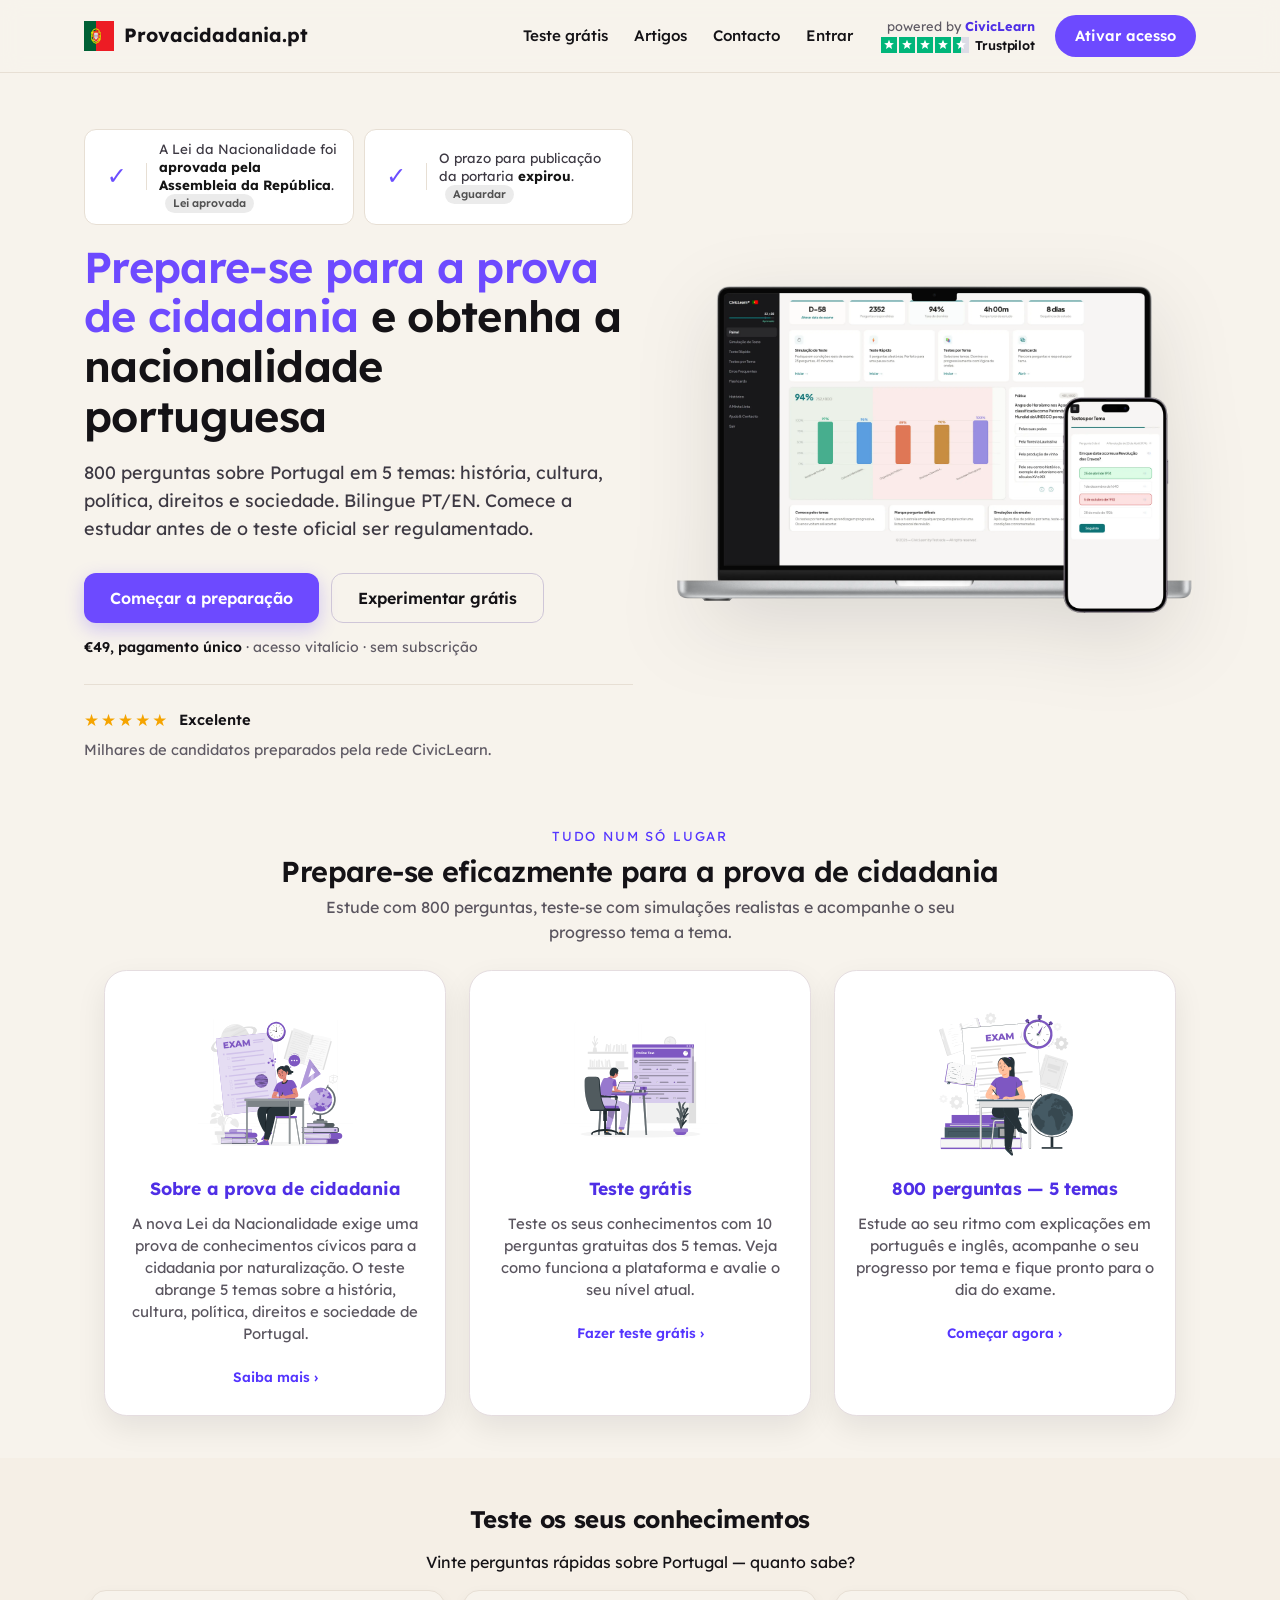
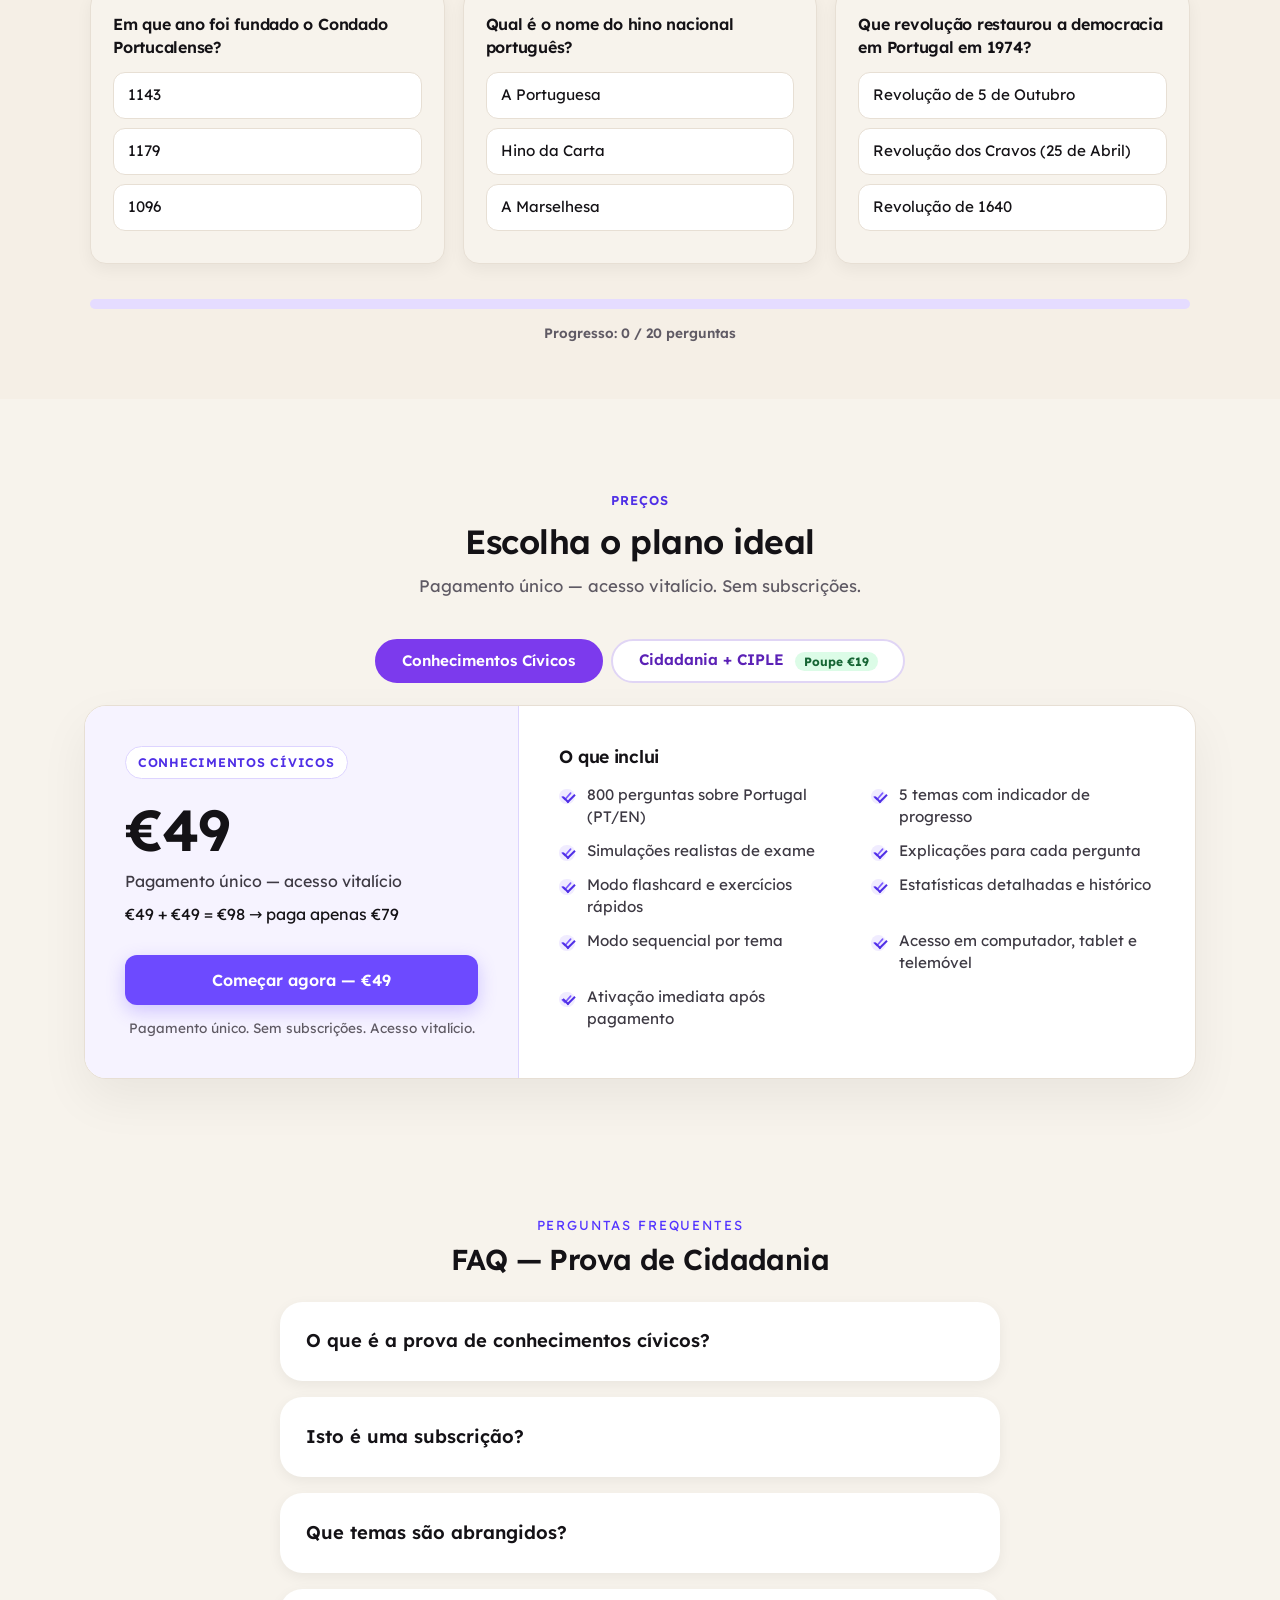
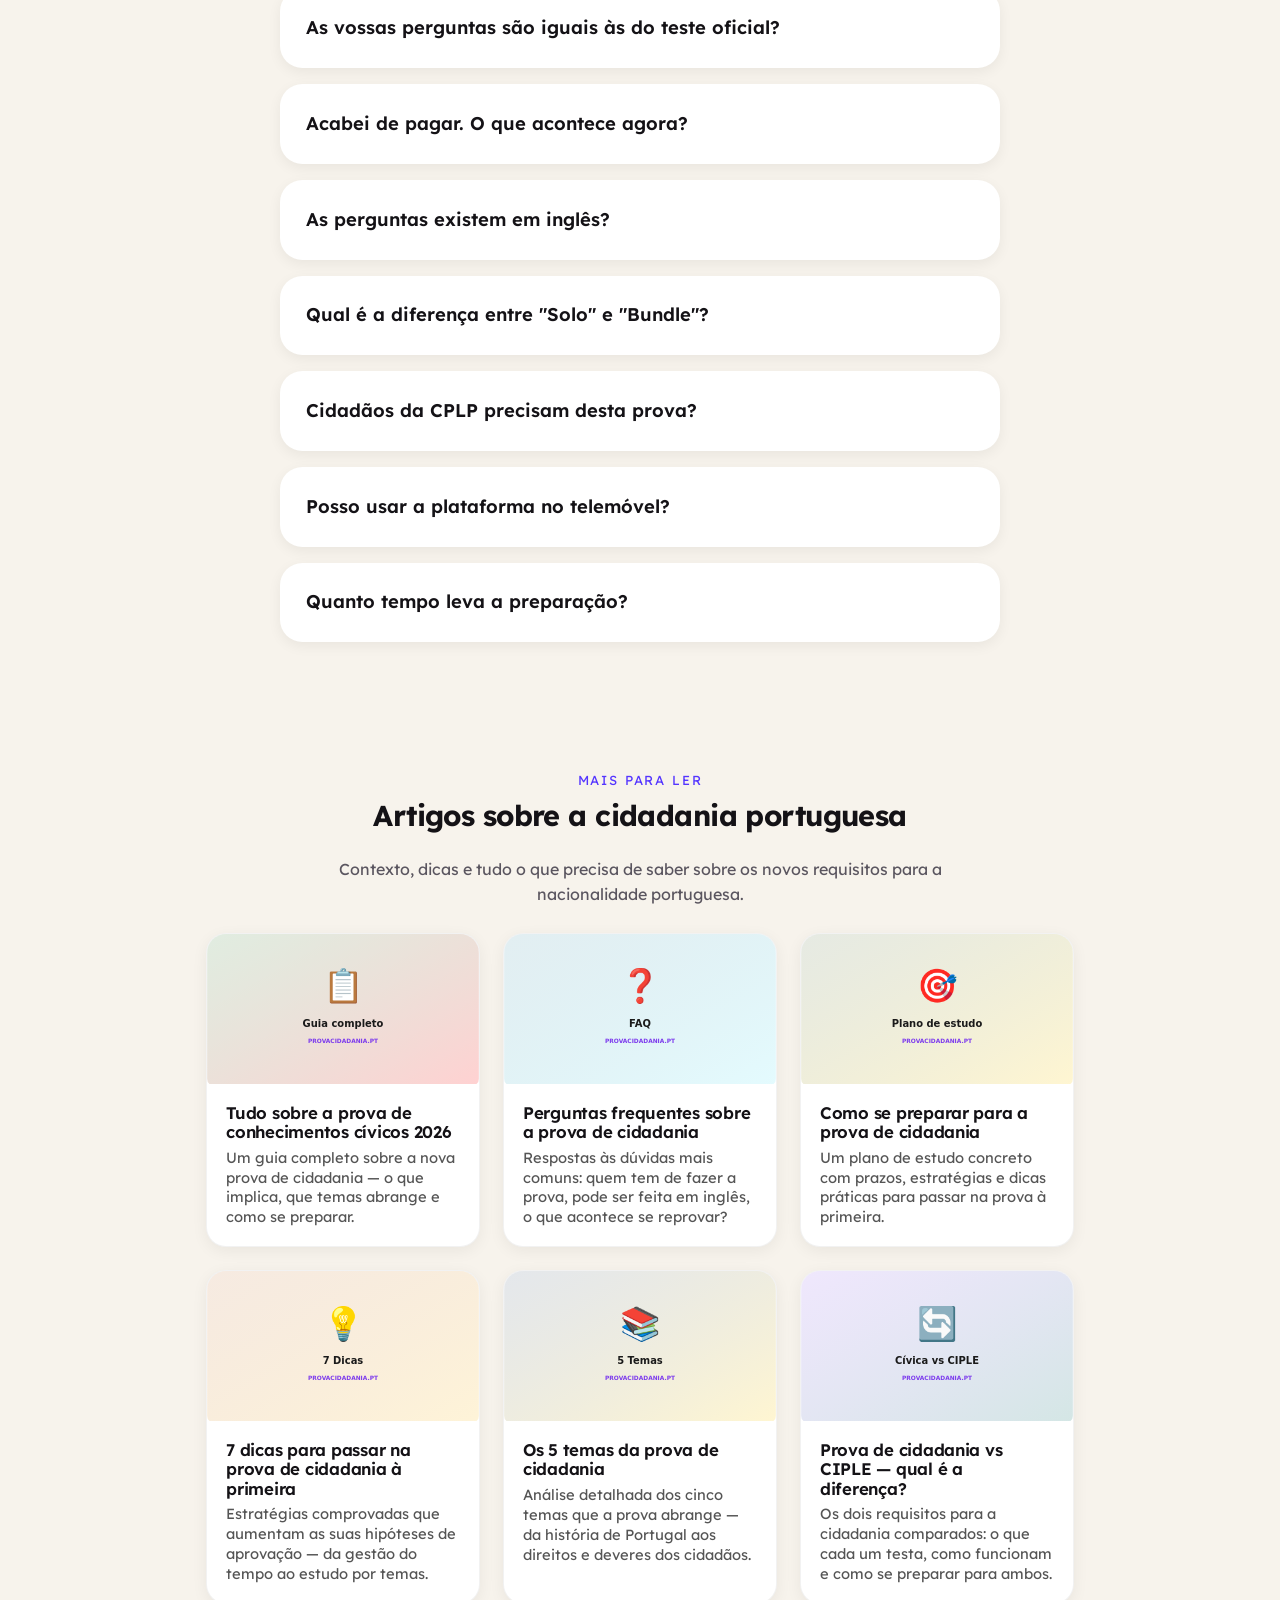
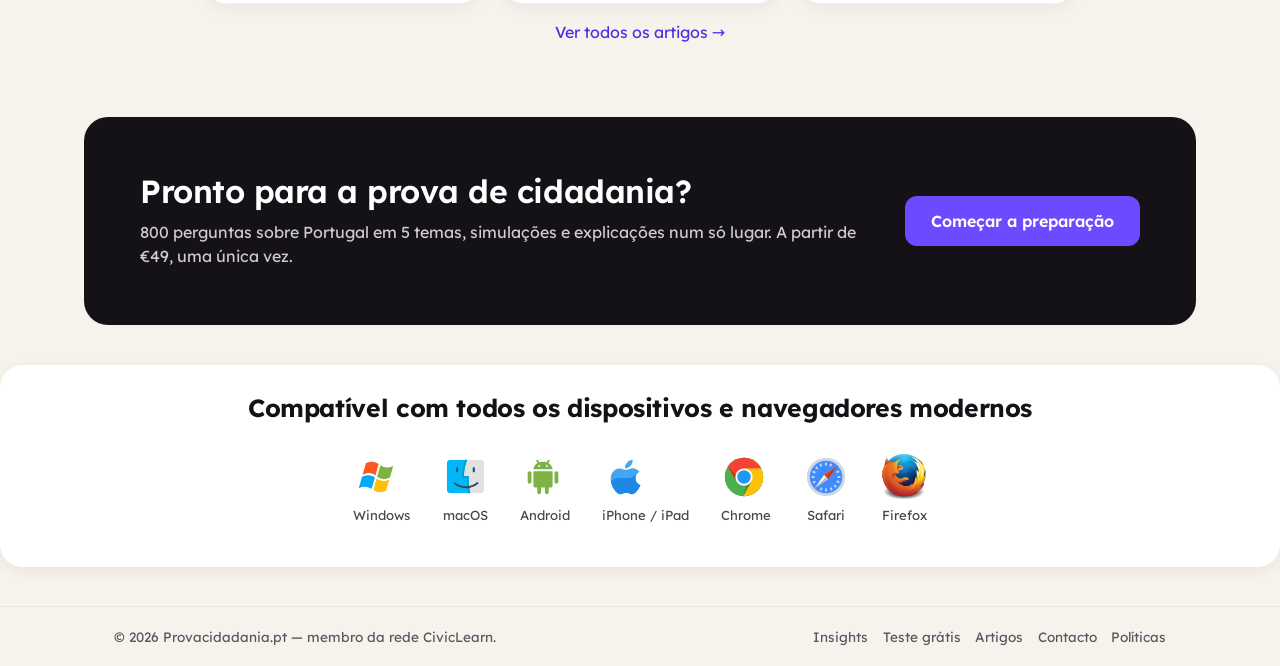
==== index.html @ b1a60775 "yui" ====
<!DOCTYPE html>
<html lang="pt">
<head>
  <meta charset="UTF-8" />
  <title>Provacidadania.pt – Prepare-se para a prova de conhecimentos cívicos</title>

  <!-- ===============================
     SEO META
  ================================== -->
  <meta name="description" content="Prepare-se para a nova prova de conhecimentos cívicos para a cidadania portuguesa. 800 perguntas em 5 temas: história, cultura, política, direitos e sociedade. €49, acesso vitalício.">
  <meta name="keywords" content="prova cidadania portuguesa, teste conhecimentos cívicos, cidadania portugal, naturalização portugal, lei da nacionalidade 2026">

  <link rel="canonical" href="https://provacidadania.pt/">

  <!-- ===============================
     OPEN GRAPH
  ================================== -->
  <meta property="og:type" content="website">
  <meta property="og:locale" content="pt_PT">
  <meta property="og:title" content="Prepare-se para a prova de cidadania — Provacidadania.pt">
  <meta property="og:description" content="800 perguntas em 5 temas sobre Portugal. Simulações de exame, flashcards e progresso por tema. €49, pagamento único.">
  <meta property="og:url" content="https://provacidadania.pt/">
  <meta property="og:image" content="https://provacidadania.pt/assets/images/og-default.jpg">

  <!-- ===============================
     TWITTER CARD
  ================================== -->
  <meta name="twitter:card" content="summary_large_image">
  <meta name="twitter:title" content="Prepare-se para a prova de cidadania — Provacidadania.pt">
  <meta name="twitter:description" content="800 perguntas em 5 temas. Simulações de exame e explicações. Novo requisito para a cidadania portuguesa.">
  <meta name="twitter:image" content="https://provacidadania.pt/assets/images/og-default.jpg">

  <!-- ===============================
     JSON-LD
  ================================== -->
  <script type="application/ld+json">
  {
    "@context": "https://schema.org",
    "@type": "Organization",
    "name": "Provacidadania.pt",
    "url": "https://provacidadania.pt/",
    "description": "Plataforma de preparação para a nova prova de conhecimentos cívicos para a cidadania portuguesa. 800 perguntas, 5 temas, bilingue PT/EN.",
    "logo": "https://provacidadania.pt/assets/images/pt.svg",
    "sameAs": ["https://civiclearn.com/portugal/"]
  }
  </script>

  <meta name="viewport" content="width=device-width, initial-scale=1" />
  <link href="https://fonts.googleapis.com/css2?family=Lexend:wght@300;400;500;600;700&display=swap" rel="stylesheet">
  <link rel="stylesheet" href="/assets/css/newhome.css">
  <link rel="stylesheet" href="/assets/css/home-v2.css">

  <!-- Pricing + bundle styles -->
  <style>
    /* ===== PREMIUM PRICING ===== */
    .premium-pricing {
      margin-top: 3rem;
      text-align: center;
    }
    .pricing-toggle-row {
      display: flex;
      justify-content: center;
      gap: 0.5rem;
      margin-bottom: 1.6rem;
    }
    .pricing-toggle-btn {
      padding: 0.6rem 1.6rem;
      border-radius: 999px;
      font-family: inherit;
      font-size: 0.95rem;
      font-weight: 600;
      border: 2px solid #e0d5f5;
      background: #fff;
      color: #5b21b6;
      cursor: pointer;
      transition: all 0.2s ease;
    }
    .pricing-toggle-btn.active {
      background: #7c3aed;
      color: #fff;
      border-color: #7c3aed;
    }
    .pricing-toggle-btn:hover:not(.active) {
      background: #f5f0ff;
    }
    .bundle-badge {
      display: inline-block;
      background: #dcfce7;
      color: #166534;
      font-size: 0.75rem;
      font-weight: 700;
      padding: 0.15rem 0.55rem;
      border-radius: 999px;
      margin-left: 0.4rem;
      vertical-align: middle;
    }
    .pricing-card {
      background: #ffffff;
      border-radius: 1.6rem;
      max-width: 540px;
      margin: 0 auto;
      overflow: hidden;
      box-shadow: 0 16px 34px rgba(0, 0, 0, 0.08);
    }
    .pricing-top {
      background: linear-gradient(135deg, #efe8ff 0%, #dcc9ff 100%);
      padding: 2rem 1rem 2.7rem;
    }
    .pricing-tag {
      background: rgba(255, 255, 255, 0.65);
      padding: 0.45rem 1.2rem;
      border-radius: 999px;
      font-size: 0.9rem;
      font-weight: 600;
      color: #5b21b6;
      backdrop-filter: blur(6px);
    }
    .pricing-price {
      padding: 1.8rem 1rem 0.8rem;
    }
    .pricing-price .amount {
      font-size: 2.6rem;
      font-weight: 700;
      color: #1a1a1a;
      transition: opacity 0.2s ease;
    }
    .pricing-price .subtitle {
      font-size: 1.05rem;
      color: #555;
      margin-top: 0.3rem;
    }
    .pricing-price .bundle-saving {
      display: none;
      font-size: 0.9rem;
      color: #166534;
      font-weight: 600;
      margin-top: 0.3rem;
    }
    .pricing-price .bundle-saving.visible {
      display: block;
    }
    .pricing-divider {
      width: 82%;
      margin: 1.6rem auto;
      height: 1px;
      background: rgba(0, 0, 0, 0.07);
    }
    /* Feature List */
    .feature-list {
      list-style: none;
      margin: 1.2rem 0 0;
      padding-left: 5rem;
      text-align: left;
    }
    .feature-list li {
      position: relative;
      padding-left: 1.4rem;
      font-size: 0.95rem;
      font-weight: 500;
      color: #333;
      line-height: 1.45;
      margin-bottom: 0.65rem;
    }
    .feature-list li::before {
      content: "";
      position: absolute;
      left: 0;
      top: 0.32rem;
      width: 0.95rem;
      height: 0.95rem;
      background-image: url("data:image/svg+xml,%3Csvg xmlns='http://www.w3.org/2000/svg' viewBox='0 0 20 20'%3E%3Cpath d='M4.5 10.5 8 14l7.5-8.5' stroke='%236D4AFF' stroke-width='2.2' stroke-linecap='round' stroke-linejoin='round' fill='none'/%3E%3C/svg%3E");
      background-size: 100% 100%;
      background-repeat: no-repeat;
      opacity: 0.9;
    }
    .feature-list .bundle-extra {
      display: none;
      color: #166534;
      font-weight: 600;
    }
    .feature-list .bundle-extra.visible {
      display: list-item;
    }
    .pricing-cta {
      display: block;
      width: 100%;
      background: #7c3aed;
      color: #fff;
      padding: 1.15rem;
      text-decoration: none;
      margin-top: 1.8rem;
      font-size: 1.05rem;
      font-weight: 600;
      border-radius: 0;
      transition: background 0.2s ease;
    }
    .pricing-cta:hover {
      background: #5b21b6;
    }
    .pricing-guarantee {
      margin-top: 1.4rem;
      font-size: 0.9rem;
      color: #666;
    }
    /* Stats row */
    .stats-row {
      margin-top: 1.2rem;
      display: flex;
      gap: 1rem;
      justify-content: center;
    }
    .stat-box {
      background: #ffffff;
      border-radius: 1.2rem;
      padding: 1.4rem 1.8rem;
      text-align: center;
      box-shadow: 0 8px 20px rgba(0, 0, 0, 0.05);
      font-size: 0.95rem;
      color: #555;
      min-width: 110px;
    }
    .stat-box span {
      font-size: 1.6rem;
      font-weight: 700;
      color: #1a1a1a;
    }
    @media (max-width: 600px) {
      .pricing-card { margin: 0 1rem; }
      .feature-list { padding-left: 2rem; margin-left: 0; }
      .feature-list li { padding-left: 1.2rem; }
      .stats-row { flex-direction: column; gap: 1rem; }
      .stat-box { width: 100%; }
      .pricing-toggle-row { flex-direction: column; align-items: center; }
    }

    /* ── Status bar mobile fix ── */
    @media (max-width: 820px) {
      .exam-status-counter {
        flex-direction: column !important;
        align-items: center !important;
        justify-content: center !important;
        width: 100% !important;
        padding: 0.6rem 0 0 !important;
        border-right: none !important;
        border-top: 1px solid rgba(0,0,0,0.08) !important;
      }
      .count-number {
        font-size: 2.4rem !important;
        line-height: 1 !important;
      }
      .count-unit {
        margin-top: 2px !important;
        text-align: center !important;
      }
      .exam-status-row {
        flex-direction: column !important;
        align-items: flex-start !important;
        gap: 0 !important;
      }
      .exam-status-text {
        padding-top: 0.5rem;
      }
    }

    /* Portuguese flag progress bar */
    #inline-progressbar {
      background: linear-gradient(
        to right,
        #006600 0%,
        #006600 38%,
        #FF0000 38%,
        #FF0000 100%
      ) !important;
    }
  </style>
</head>

<body>

<!-- HEADER -->
<header class="hdr" id="hdr">
  <div class="wrap hdr-in">
    <a href="/" class="logo logo-long"><img alt="PT" src="/assets/images/pt.svg"/><span>Provacidadania.pt</span></a>

    <button class="burger" type="button" aria-label="Menu" aria-expanded="false" aria-controls="site-nav"
      onclick="var o=document.getElementById('hdr').classList.toggle('menu-open');this.setAttribute('aria-expanded',o)">
      <svg width="22" height="22" viewBox="0 0 24 24" fill="none" stroke="currentColor" stroke-width="2" stroke-linecap="round" aria-hidden="true"><path d="M4 7h16M4 12h16M4 17h16"/></svg>
    </button>

    <nav class="nav" id="site-nav">
      <a href="/teste-gratis/">Teste grátis</a>
      <a href="/artigos/">Artigos</a>
      <a href="/contacto/">Contacto</a>
      <a href="https://civiclearn.com/portugal/login">Entrar</a>
    </nav>

    <div class="hdr-right">
      <div class="powered">
        <div>powered by <b>CivicLearn</b></div>
        <a class="tp" href="https://www.trustpilot.com/review/civiclearn.com" target="_blank" rel="noopener" aria-label="CivicLearn no Trustpilot: 4,5 de 5">
          <span class="tp-stars" aria-hidden="true">
            <svg viewBox="0 0 25 25"><rect width="25" height="25" fill="#00b67a"/><path fill="#fff" d="M12.5 4.3l2.1 5.1 5.5.4-4.2 3.6 1.3 5.4-4.7-3-4.7 3 1.3-5.4-4.2-3.6 5.5-.4z"/></svg>
            <svg viewBox="0 0 25 25"><rect width="25" height="25" fill="#00b67a"/><path fill="#fff" d="M12.5 4.3l2.1 5.1 5.5.4-4.2 3.6 1.3 5.4-4.7-3-4.7 3 1.3-5.4-4.2-3.6 5.5-.4z"/></svg>
            <svg viewBox="0 0 25 25"><rect width="25" height="25" fill="#00b67a"/><path fill="#fff" d="M12.5 4.3l2.1 5.1 5.5.4-4.2 3.6 1.3 5.4-4.7-3-4.7 3 1.3-5.4-4.2-3.6 5.5-.4z"/></svg>
            <svg viewBox="0 0 25 25"><rect width="25" height="25" fill="#00b67a"/><path fill="#fff" d="M12.5 4.3l2.1 5.1 5.5.4-4.2 3.6 1.3 5.4-4.7-3-4.7 3 1.3-5.4-4.2-3.6 5.5-.4z"/></svg>
            <svg viewBox="0 0 25 25"><rect width="12.5" height="25" fill="#00b67a"/><rect x="12.5" width="12.5" height="25" fill="#dcdce6"/><path fill="#fff" d="M12.5 4.3l2.1 5.1 5.5.4-4.2 3.6 1.3 5.4-4.7-3-4.7 3 1.3-5.4-4.2-3.6 5.5-.4z"/></svg>
          </span>
          <span class="tp-word">Trustpilot</span>
        </a>
      </div>
      <a href="https://civiclearn.com/portugal/checkout" class="btn btn-primary">Ativar acesso</a>
    </div>
  </div>
</header>

<!-- HERO -->
<section class="hero">
  <div class="wrap hero-grid">
    <div>
      <section class="exam-status">
<div class="exam-status-inner">
<!-- ROW 1: Law status -->
<div class="exam-status-row">
<div class="exam-status-counter" id="status-law-counter">
<span class="count-number">✓</span>
<span class="count-unit"></span>
</div>
<div class="exam-status-text">
<p class="exam-status-sentence" id="status-law-text">
            A Lei da Nacionalidade foi <strong>aprovada pela Assembleia da República</strong>.
            <span class="status-pill">Lei aprovada</span>
</p>
</div>
</div>
<!-- ROW 2: Portaria countdown -->
<div class="exam-status-row exam-status-row--registration">
<div class="exam-status-counter" id="status-portaria-counter">
<span class="count-number">—</span>
<span class="count-unit">DIAS</span>
</div>
<div class="exam-status-text">
<p class="exam-status-sentence" id="status-portaria-text">
            Portaria regulamentar esperada em até <strong>90 dias</strong> após promulgação.
            <span class="status-pill">Pendente</span>
</p>
</div>
</div>
</div>
</section>
      
      <h1><span>Prepare-se para a prova de cidadania</span> e obtenha a nacionalidade portuguesa</h1>
      <p class="hero-sub">800 perguntas sobre Portugal em 5 temas: história, cultura, política, direitos e sociedade. Bilingue PT/EN. Comece a estudar antes de o teste oficial ser regulamentado.</p>
      <div class="hero-ctas">
        <a href="https://civiclearn.com/portugal/checkout" class="btn btn-primary" id="hero-cta">Começar a preparação</a>
        <a href="/teste-gratis/" class="btn btn-ghost">Experimentar grátis</a>
      </div>
      <p class="hero-meta"><strong>€49, pagamento único</strong> · acesso vitalício · sem subscrição</p>
      <div class="rating">
        <span class="stars" aria-hidden="true">★★★★★</span>
        <strong>Excelente</strong>
        <span>Milhares de candidatos preparados pela rede CivicLearn.</span>
      </div>
    </div>
    <div class="hero-img">
      <img src="/assets/images/devicespt.webp" alt="CivicLearn Prova de Cidadania em vários dispositivos" width="2968" height="1944" fetchpriority="high" decoding="async">
    </div>
  </div>
</section>


<!-- FEATURES: WHAT'S INCLUDED -->
<section class="features-section">

  <div class="section-heading">
    <div class="section-kicker">Tudo num só lugar</div>
    <h2 class="section-title">Prepare-se eficazmente para a prova de cidadania</h2>
    <p class="section-lead">
      Estude com 800 perguntas, teste-se com simulações realistas e acompanhe o seu progresso tema a tema.
    </p>
  </div>

  <div class="features-grid">

    <!-- CARD 1: About the test -->
    <div class="feature-card" onclick="location.href='/sobre-o-teste/'">
      <a href="/sobre-o-teste/" class="feature-card-link">

        <div class="feature-icon">
          <img src="/assets/images/5.svg" alt="Sobre o teste">
        </div>

        <h3 class="feature-title">Sobre a prova de cidadania</h3>

        <p class="feature-text">
          A nova Lei da Nacionalidade exige uma prova de conhecimentos cívicos para a cidadania por naturalização. O teste abrange 5 temas sobre a história, cultura, política, direitos e sociedade de Portugal.
        </p>

        <div class="feature-cta">
          Saiba mais <span class="arrow">›</span>
        </div>

      </a>
    </div>

    <!-- CARD 2: Free Test -->
    <div class="feature-card" onclick="location.href='/teste-gratis/'">
      <a href="/teste-gratis/" class="feature-card-link">

        <div class="feature-icon">
          <img src="/assets/images/6.svg" alt="Teste grátis">
        </div>

        <h3 class="feature-title">Teste grátis</h3>

        <p class="feature-text">
          Teste os seus conhecimentos com 10 perguntas gratuitas dos 5 temas. Veja como funciona a plataforma e avalie o seu nível atual.
        </p>

        <div class="feature-cta">
          Fazer teste grátis <span class="arrow">›</span>
        </div>

      </a>
    </div>

    <!-- CARD 3: Full access -->
    <div class="feature-card" onclick="location.href='https://civiclearn.com/portugal/checkout'">
      <a href="https://civiclearn.com/portugal/checkout" class="feature-card-link">

        <div class="feature-icon">
          <img src="/assets/images/3.svg" alt="Acesso completo">
        </div>

        <h3 class="feature-title">800 perguntas — 5 temas</h3>

        <p class="feature-text">
          Estude ao seu ritmo com explicações em português e inglês, acompanhe o seu progresso por tema e fique pronto para o dia do exame.
        </p>

        <div class="feature-cta">
          Começar agora <span class="arrow">›</span>
        </div>

      </a>
    </div>

  </div>
</section>

<!-- INLINE TEST -->
<section class="inline-test" id="free-questions">
  <div class="inline-test-inner">

    <h2 class="inline-test-heading">Teste os seus conhecimentos</h2>
    <p class="inline-test-lead">Vinte perguntas rápidas sobre Portugal — quanto sabe?</p>

    <div id="inline-test-questions">
      <!-- Questions loaded by hometest-provacidadania.js -->
    </div>

    <div class="inline-progressbar-wrapper">
      <div class="inline-progressbar" id="inline-progressbar"></div>
    </div>
    <p id="inline-progress-text" class="inline-progress-text"></p>

  </div>
</section>


<!-- PRICING -->
<section class="section pricing-v2" id="pricing">
  <div class="wrap">
    <div class="section-head center">
      <span class="kicker">Preços</span>
      <h2>Escolha o plano ideal</h2>
      <p>Pagamento único — acesso vitalício. Sem subscrições.</p>
    </div>
    <div class="pricing-toggle-row">
<button class="pricing-toggle-btn active" data-plan="solo">
      Conhecimentos Cívicos
    </button>
<button class="pricing-toggle-btn" data-plan="bundle">
      Cidadania + CIPLE <span class="bundle-badge">Poupe €19</span>
</button>
</div>
    <div class="price-card">
      <div class="price-left">
        <span class="price-tag" id="pricing-tag-text">Conhecimentos Cívicos</span>
        <div class="price-amount" id="pricing-amount">€49</div>
        <p class="price-sub">Pagamento único — acesso vitalício</p>
        <div class="bundle-saving" id="pricing-saving">€49 + €49 = €98 → paga apenas €79</div>
        
        <a class="btn btn-primary" href="https://civiclearn.com/portugal/checkout" id="pricing-cta-link">Começar agora — €49</a>
        <p class="price-note">Pagamento único. Sem subscrições. Acesso vitalício.</p>
      </div>
      <div class="price-right">
        <h3>O que inclui</h3>
        <ul class="checks feature-list">
          <li>800 perguntas sobre Portugal (PT/EN)</li>
          <li>5 temas com indicador de progresso</li>
          <li>Simulações realistas de exame</li>
          <li>Explicações para cada pergunta</li>
          <li>Modo flashcard e exercícios rápidos</li>
          <li>Estatísticas detalhadas e histórico</li>
          <li>Modo sequencial por tema</li>
          <li>Acesso em computador, tablet e telemóvel</li>
          <li>Ativação imediata após pagamento</li>
          <li class="bundle-extra">+ CIPLE: simulações completas de português</li>
          <li class="bundle-extra">+ Compreensão oral e escrita, produção oral e escrita</li>
          <li class="bundle-extra">+ Avaliação IA com feedback detalhado</li>
        </ul>
      </div>
    </div>
  </div>
</section>


<!-- FAQ -->
<section class="cl-faq">

  <div class="section-heading">
    <div class="section-kicker">Perguntas frequentes</div>
    <h2 class="section-title">FAQ — Prova de Cidadania</h2>
  </div>

  <div class="faq-item">
    <div class="faq-question">
      <span>O que é a prova de conhecimentos cívicos?</span>
    </div>
    <div class="faq-answer">
      <p>
        A nova Lei da Nacionalidade, aprovada em abril de 2026, introduz a obrigatoriedade de uma prova
        de conhecimentos cívicos para quem pede a cidadania portuguesa por naturalização.
        O teste avalia conhecimentos sobre a história, cultura, organização política, e direitos
        e deveres de Portugal.
      </p>
    </div>
  </div>

  <div class="faq-item">
    <div class="faq-question">
      <span>Isto é uma subscrição?</span>
    </div>
    <div class="faq-answer">
      <p>Não. Um pagamento único de €49 dá-lhe acesso ilimitado a todo o conteúdo, sem qualquer subscrição. O pacote bundle (€79) inclui também o CIPLE para a prova de português.</p>
    </div>
  </div>

  <div class="faq-item">
    <div class="faq-question">
      <span>Que temas são abrangidos?</span>
    </div>
    <div class="faq-answer">
      <p>
        O teste abrange 5 áreas temáticas: História de Portugal, Cultura e identidade nacional,
        Organização política e instituições, Direitos e deveres dos cidadãos, e Sociedade portuguesa.
        O nosso banco de perguntas cobre todos os temas com um total de 800 perguntas.
      </p>
    </div>
  </div>

  <div class="faq-item">
    <div class="faq-question">
      <span>As vossas perguntas são iguais às do teste oficial?</span>
    </div>
    <div class="faq-answer">
      <p>
        O teste oficial ainda não foi regulamentado — aguarda-se a publicação da portaria que definirá
        o formato e conteúdo do exame. As nossas perguntas são baseadas nos temas e matérias definidos
        na lei aprovada (artigo 6.º da Lei da Nacionalidade).
      </p>
      <p>
        Não temos qualquer ligação ao Estado português. A nossa plataforma tem como único objetivo
        ajudá-lo a preparar-se eficazmente.
      </p>
    </div>
  </div>

  <div class="faq-item">
    <div class="faq-question">
      <span>Acabei de pagar. O que acontece agora?</span>
    </div>
    <div class="faq-answer">
      <p>
        Após o pagamento, cria uma palavra-passe de imediato. É depois redirecionado para o ecrã de login.
        Insira o seu e-mail e a nova palavra-passe para aceder imediatamente à sua área de estudo.
      </p>
    </div>
  </div>

  <div class="faq-item">
    <div class="faq-question">
      <span>As perguntas existem em inglês?</span>
    </div>
    <div class="faq-answer">
      <p>
        Sim. Todas as 800 perguntas estão disponíveis em português e em inglês. Pode alternar entre os idiomas
        a qualquer momento na plataforma, o que facilita o estudo se ainda está a aprender português.
      </p>
    </div>
  </div>

  <div class="faq-item">
    <div class="faq-question">
      <span>Qual é a diferença entre "Solo" e "Bundle"?</span>
    </div>
    <div class="faq-answer">
      <p>
        Solo (€49) dá acesso à prova de conhecimentos cívicos — 800 perguntas, simulações e todos os modos de estudo.
      </p>
      <p>
        Bundle (€79) inclui tudo acima mais o CIPLE — a nossa plataforma para a prova de português,
        com simulações completas de compreensão e produção oral e escrita.
        Juntos, poupa €19 em relação à compra separada.
      </p>
    </div>
  </div>

  <div class="faq-item">
    <div class="faq-question">
      <span>Cidadãos da CPLP precisam desta prova?</span>
    </div>
    <div class="faq-answer">
      <p>
        Sim. Cidadãos de países lusófonos (Brasil, Angola, Moçambique, etc.) estão dispensados do requisito
        de língua portuguesa, mas continuam obrigados a demonstrar conhecimentos cívicos e culturais
        sobre Portugal. A prova de conhecimentos cívicos aplica-se a todos os candidatos por naturalização.
      </p>
    </div>
  </div>

  <div class="faq-item">
    <div class="faq-question">
      <span>Posso usar a plataforma no telemóvel?</span>
    </div>
    <div class="faq-answer">
      <p>Sim. A plataforma funciona em qualquer dispositivo com ligação à internet — computador, tablet ou telemóvel.</p>
    </div>
  </div>

  <div class="faq-item">
    <div class="faq-question">
      <span>Quanto tempo leva a preparação?</span>
    </div>
    <div class="faq-answer">
      <p>
        Depende dos seus conhecimentos prévios sobre Portugal. A maioria dos utilizadores precisa
        de duas a quatro semanas de estudo para se sentir preparada. Recomendamos que comece
        com antecedência, antes de a portaria ser publicada.
      </p>
    </div>
  </div>

</section>


<!-- FEATURED ARTICLES -->
<section class="home-articles">
  <div class="section-heading">
    <div class="section-kicker">Mais para ler</div>
    <h2 class="section-title">Artigos sobre a cidadania portuguesa</h2>
    <p class="section-lead">
      Contexto, dicas e tudo o que precisa de saber sobre os novos requisitos para a nacionalidade portuguesa.
    </p>
  </div>

  <div class="home-articles-grid" id="homeArticlesGrid"></div>

  <p class="home-articles-more">
    <a href="/artigos/">Ver todos os artigos →</a>
  </p>
</section>


<!-- COMPATIBILITY -->
<!-- CLOSING CTA -->
<section class="closing-wrap" style="padding:24px 0 40px">
  <div class="wrap">
    <div class="closing">
      <div>
        <h2>Pronto para a prova de cidadania?</h2>
        <p>800 perguntas sobre Portugal em 5 temas, simulações e explicações num só lugar. A partir de €49, uma única vez.</p>
      </div>
      <a href="https://civiclearn.com/portugal/checkout" class="btn btn-primary">Começar a preparação</a>
    </div>
  </div>
</section>

<section class="compat-section">
  <div class="compat-inner">

    <h2 class="compat-title">Compatível com todos os dispositivos e navegadores modernos</h2>

    <div class="compat-grid">
      <div class="compat-item"><img src="/assets/images/logos/windows.svg"><p>Windows</p></div>
      <div class="compat-item"><img src="/assets/images/logos/macos.svg"><p>macOS</p></div>
      <div class="compat-item"><img src="/assets/images/logos/android.svg"><p>Android</p></div>
      <div class="compat-item"><img src="/assets/images/logos/ios.svg"><p>iPhone / iPad</p></div>
      <div class="compat-item"><img src="/assets/images/logos/chrome.svg"><p>Chrome</p></div>
      <div class="compat-item"><img src="/assets/images/logos/safari.svg"><p>Safari</p></div>
      <div class="compat-item"><img src="/assets/images/logos/firefox.svg"><p>Firefox</p></div>
    </div>

  </div>
</section>

<!-- FOOTER -->
<footer class="site-footer">
  <div class="footer-inner">
    <div>© <span id="footer-year"></span> Provacidadania.pt — membro da rede CivicLearn.</div>
    <div class="footer-links">
      <a href="https://civiclearn.com/insights">Insights</a>
      <a href="/teste-gratis/">Teste grátis</a>
      <a href="/artigos/">Artigos</a>
      <a href="/contacto/">Contacto</a>
      <a href="/politicas/">Políticas</a>
    </div>
  </div>
</footer>


<!-- HOME TEST -->
<script src="/assets/js/hometest-provacidadania.js"></script>


<!-- FAQ ACCORDION -->
<script>
document.querySelectorAll(".faq-item").forEach(item => {
  const q = item.querySelector(".faq-question");
  q.addEventListener("click", () => {
    document.querySelectorAll(".faq-item").forEach(i => {
      if (i !== item) i.classList.remove("open");
    });
    item.classList.toggle("open");
  });
});
</script>


<!-- ======================================================
   PORTUGAL — PORTARIA COUNTDOWN (90 days from ~April 10 2026 promulgation)
   ====================================================== -->
<script>
(function () {
  // Estimated: law promulgated ~April 10 2026, portaria due within 90 days → ~July 9 2026
  const PORTARIA_DATE = "2026-07-09";

  function daysUntil(dateStr) {
    const now = new Date();
    const target = new Date(dateStr + "T00:00:00");
    return Math.max(0, Math.ceil((target - now) / 86400000));
  }

  function dayLabel(n) {
    return n === 1 ? "DIA" : "DIAS";
  }

  function update() {
    const counter = document.querySelector("#status-portaria-counter");
    if (!counter) return;

    const num = counter.querySelector(".count-number");
    const unit = counter.querySelector(".count-unit");

    const d = daysUntil(PORTARIA_DATE);

    if (d > 0) {
      num.textContent = d;
      unit.textContent = dayLabel(d);
    } else {
      num.textContent = "✓";
      unit.textContent = "";
      document.getElementById("status-portaria-text").innerHTML =
        "O prazo para publicação da portaria <strong>expirou</strong>." +
        ' <span class="status-pill">Aguardar</span>';
    }
  }

  document.addEventListener("DOMContentLoaded", update);
})();
</script>


<!-- PRICING TOGGLE -->
<script>
(function () {
  const btns = document.querySelectorAll(".pricing-toggle-btn");
  const amount = document.getElementById("pricing-amount");
  const tag = document.getElementById("pricing-tag-text");
  const saving = document.getElementById("pricing-saving");
  const cta = document.getElementById("pricing-cta-link");
  const bundleExtras = document.querySelectorAll(".feature-list .bundle-extra");

  function setPlan(plan) {
    btns.forEach(b => b.classList.toggle("active", b.dataset.plan === plan));

    if (plan === "bundle") {
      amount.textContent = "€79";
      tag.textContent = "Cidadania + CIPLE";
      saving.classList.add("visible");
      cta.textContent = "Começar agora — €79";
      cta.href = "https://civiclearn.com/portugal/checkout?plan=bundle";
      bundleExtras.forEach(el => el.classList.add("visible"));
    } else {
      amount.textContent = "€49";
      tag.textContent = "Conhecimentos Cívicos";
      saving.classList.remove("visible");
      cta.textContent = "Começar agora — €49";
      cta.href = "https://civiclearn.com/portugal/checkout";
      bundleExtras.forEach(el => el.classList.remove("visible"));
    }
  }

  btns.forEach(b => b.addEventListener("click", () => setPlan(b.dataset.plan)));
})();
</script>


<!-- FOOTER YEAR -->
<script>
  document.getElementById("footer-year").textContent = new Date().getFullYear();
</script>

<!-- HOME ARTICLES -->
<script>
(async function () {
  const grid = document.getElementById("homeArticlesGrid");
  if (!grid) return;

  let all;
  try {
    const res = await fetch('/artigos/articles.json');
    all = await res.json();
  } catch(e) { return; }

  const selected = all.sort(() => Math.random() - 0.5).slice(0, 6);

  grid.innerHTML = selected.map(a => `
    <a href="${a.url}" class="home-article-card">
      <img src="${a.image}" alt="${a.title}" onerror="this.style.display='none'">
      <div class="home-article-body">
        <h3>${a.title}</h3>
        <p>${a.desc}</p>
      </div>
    </a>
  `).join('');
})();
</script>

<!-- Mobile sticky CTA (appears once the hero button scrolls away, hides over the quiz and pricing) -->
<div class="sticky-cta" id="sticky-cta" aria-hidden="true">
  <span><b>€49, uma vez</b>Acesso vitalício</span>
  <a href="https://civiclearn.com/portugal/checkout" class="btn btn-primary" tabindex="-1">Começar</a>
</div>

<script>
(function(){
  var s=document.getElementById('sticky-cta'), h=document.getElementById('hero-cta'), p=document.getElementById('pricing'), q=document.getElementById('free-questions');
  if(!('IntersectionObserver' in window)||!s||!h) return;
  var heroGone=false, priceVisible=false, quizVisible=false;
  function upd(){var on=heroGone&&!priceVisible&&!quizVisible;s.classList.toggle('show',on);s.setAttribute('aria-hidden',on?'false':'true');}
  new IntersectionObserver(function(e){heroGone=!e[0].isIntersecting&&e[0].boundingClientRect.top<0;upd();}).observe(h);
  if(p) new IntersectionObserver(function(e){priceVisible=e[0].isIntersecting;upd();},{threshold:.15}).observe(p);
  if(q) new IntersectionObserver(function(e){quizVisible=e[0].isIntersecting;upd();},{threshold:.05}).observe(q);
})();
</script>
<script>
/* Phones: free questions become a swipeable row and auto-advance after each answer */
(function(){
  var c=document.getElementById('inline-test-questions'); if(!c||!window.matchMedia) return;
  var mq=window.matchMedia('(max-width:860px)');
  c.addEventListener('click',function(e){
    var b=e.target.closest&&e.target.closest('.inline-option-btn'); if(!b||!mq.matches) return;
    var card=b.closest('.inline-question-card'); if(!card) return;
    var wrong=!!card.querySelector('.inline-wrong');
    setTimeout(function(){
      var n=card.nextElementSibling; if(!n) return;
      var pad=parseInt(getComputedStyle(c).paddingLeft,10)||0;
      c.scrollTo({left:n.offsetLeft-pad,behavior:'smooth'});
    }, wrong?2000:1000);
  });
})();
</script>
</body>
</html>
---- assets/css/newhome.css ----
:root {
  --bg-page: #f5efe6;
  --bg-card: #ffffff;
  --ink-main: #141216;
  --ink-muted: #5a555f;
  --accent: #6d4aff;
  --accent-dark: #5435ff;
  --accent-soft: #ebe6ff;
  --border-soft: #e5dde0;
  --success: #18a06e;
  --shadow-soft: 0 12px 30px rgba(10, 8, 20, 0.08);
  --radius-lg: 1.5rem;
  --radius-pill: 999px;
  --layout-max: 1120px;
}
html {
  scroll-behavior: smooth;
}
* {
  box-sizing: border-box;
}

body {
  margin: 0;
  font-family: "Lexend", sans-serif;
  background: var(--bg-page);
  color: var(--ink-main);
}

a {
  color: inherit;
  text-decoration: none;
}

img {
  max-width: 100%;
}

/* HEADER — EXACT COPY FROM contact.css */

.cl-header {
  background: #f5efe6;
  padding: 16px 0;
  border-bottom: 1px solid #e7dfd6;
}

.cl-header-inner {
  max-width: 1200px;
  margin: 0 auto;
  padding: 0 20px;

  display: flex;
  justify-content: space-between;
  align-items: center;
}

.cl-logo {
  display: flex;
  align-items: center;
  gap: 10px;
  text-decoration: none;
}

.cl-logo img {
  width: 34px;
  height: 34px;
}

.cl-logo span {
  font-size: 1.32rem;
  font-weight: 700;
  color: #141216;
}

.cl-nav {
  display: flex;
  align-items: center;
  gap: 32px;
}

.cl-nav a {
  color: #141216;
  text-decoration: none;
  font-weight: 600;
  font-size: 1rem;
}

.cl-nav a:hover {
  color: #6d4aff;
}

.cl-right {
  display: flex;
  align-items: center;
  gap: 22px;
}

.cl-powered {
  color: #6d676b;
  font-size: 0.92rem;
}

.cl-powered span {
  color: #6d4aff;
  font-weight: 700;
}

.cl-btn {
  background: #6d4aff;
  padding: 9px 22px;
  border-radius: 999px;
  color: #ffffff;
  text-decoration: none;
  font-weight: 700;
  font-size: 1rem;
  display: inline-block;
}

.cl-btn:hover {
  background: #5634ff;
}

/* ----------------------------- HERO (Tightened) ----------------------------- */

.hero {
  padding: 1rem 0 0;

}

.hero-center {
  max-width: var(--layout-max);
  margin: 0 auto;
  padding: 0 1.5rem;
  text-align: center;
}

.hero-kicker {
  background: var(--accent-soft);
  color: var(--accent-dark);
  display: inline-flex;
  align-items: center;
  gap: .45rem;
  padding: .3rem .9rem;
  border-radius: 999px;
  font-size: .85rem;
  margin-bottom: .8rem;
}

.hero-kicker-dot {
  width: 8px;
  height: 8px;
  background: var(--accent-dark);
  border-radius: 50%;
}

.hero-title {
  font-size: clamp(2.2rem, 5vw, 3rem);
  font-weight: 700;
  line-height: 1.05;
  margin: 0 0 1.2rem;
}

.hero-title span {
  color: var(--accent-dark);
}

.hero-subtitle {
  max-width: 720px;
  margin: 0 auto 2rem;
  font-size: 1.05rem;
  color: var(--ink-muted);
}

.hero-actions {
  display: flex;
  justify-content: center;
  gap: .8rem;
  margin-bottom: 2rem;
  flex-wrap: wrap;
}

/* Base button geometry */
.hero-primary-btn,
.hero-secondary-btn {
  display: inline-block;
  padding: 0.75rem 1.6rem;
  font-weight: 600;
  border-radius: 8px;
  font-size: 1.05rem;
  text-decoration: none;
  transition: all 0.25s ease;
  line-height: 1.2;
}

/* Primary button (solid) */
.hero-primary-btn {
  background: #6d4aff;
  border: 2px solid #6d4aff;
  color: #ffffff;
}

.hero-primary-btn:hover {
  background: #4d2cff;
  border-color: #4d2cff;
}

/* Secondary button (outline) */
.hero-secondary-btn {
  background: transparent;
  border: 2px solid #6d4aff;
  color: #6d4aff;
}

.hero-secondary-btn:hover {
  background: #6d4aff;
  color: #ffffff;
}

/* Container row – keeps buttons side-by-side with proper gap */
.inline-cta-row {
  display: flex;
  gap: 1rem;
  justify-content: center;
  align-items: center;
  flex-wrap: wrap;   /* ensures they don’t break layout on mobile */
}


/* Shared button geometry */
.inline-test-expand-btn,
.btn-secondary-cta {
  display: inline-block;
  padding: 0.75rem 1.6rem;
  font-family: "Lexend", sans-serif;
  font-weight: 600;
  font-size: 1.05rem;
  border-radius: 8px;
  text-decoration: none;
  cursor: pointer;
  transition: all 0.25s ease;
  border: 1px solid #e0d7fa;
  background: #f2eefd;   /* soft neutral light purple */
  color: #4b3f72;        /* soft text color */
}


/* Hover (subtle, not dominant) */
.inline-test-expand-btn:hover,
.btn-secondary-cta:hover {
  background: #e8e0ff;
  border-color: #d0c4ff;
}


/* -------- HERO SOCIAL (Austrian style) -------- */

.hero-social {
  display: flex;
  justify-content: center;
  align-items: center;
  gap: .75rem;
  margin-top: 0.65rem;
  font-size: .95rem;
  white-space: nowrap;
  color: #4a4650;
}

.hero-social .rating-stars {
  color: #ffb400;
  font-size: 1rem;
  letter-spacing: .12rem;
}

.hero-social .rating-word {
  font-weight: 600;
  color: #141216;
}

.hero-social .rating-subtext {
  color: #4a4650;
  font-size: .9rem;
}

/* remove duplicate rule */
.hero-stars {
  color: #ffb400;
}

/* HERO IMAGE (final version) */

.hero-image-wide {
  width: 100%;
  max-width: 800px;
  margin: 40px auto 130px;
  display: flex;
  justify-content: center;
  text-align: center;
}

.hero-image-wide img {
  width: 100%;
  max-width: 1200px;
  height: auto;
  display: block;
}

/* -------- REDUCE GAP AFTER HERO -------- */

.hero + section {
  margin-top: -2.5rem;
  padding-top: 0 !important;
}

.section-heading {
  margin-top: 0;
}

/* ----------------------------- FEATURES ----------------------------- */

section {
  padding: 2.6rem 0;
}

.section-heading {
  text-align: center;
  margin-bottom: 1.6rem;
}

.section-kicker {
  font-size: .82rem;
  color: var(--accent-dark);
  text-transform: uppercase;
  letter-spacing: .14em;
  margin-bottom: .5rem;
}

.section-title {
  font-size: 1.8rem;
  font-weight: 600;
  letter-spacing: -0.02em;
  margin: 0;
}

.section-lead {
  max-width: 40rem;
  margin: .45rem auto 0;
  font-size: 1rem;
  color: var(--ink-muted);
}

/* GRID (unchanged width, original layout preserved) */
.features-grid {
  max-width: var(--layout-max);
  margin: 0 auto;
  padding: 0 1.5rem;

  display: grid;
  grid-template-columns: repeat(3, 1fr);
  gap: 1.4rem;
}

/* CARD */
.feature-card {
  background: var(--bg-card);
  border-radius: 1.4rem;
  border: 1px solid var(--border-soft);
  padding: 1.8rem 1.3rem 1.7rem; /* slightly reduced height */
  text-align: center;
  box-shadow: var(--shadow-soft);
  transition: transform .18s ease, box-shadow .18s ease;
  cursor: pointer;
}

/* Hover lift (subtle) */
.feature-card:hover {
  transform: translateY(-3px);
  box-shadow: 0 10px 26px rgba(0,0,0,0.07);
}

/* ICON AREA — restored original size */
.feature-icon {
  height: 165px;
  display: flex;
  align-items: center;
  justify-content: center;
  margin-bottom: .8rem; /* slightly tighter */
}

.feature-icon img {
  max-height: 155px; /* back to original visual size */
}

/* TITLE */
.feature-title {
  font-size: 1.1rem;
  font-weight: 700;
  margin-bottom: .35rem;
}

/* DESCRIPTION */
.feature-text {
  color: var(--ink-muted);
  font-size: .93rem;
  line-height: 1.48;
  margin-bottom: .9rem; /* tighter to reduce card height */
}

/* NEW CTA (small + centered + elegant arrow) */
.feature-cta {
  font-size: .85rem;               /* smaller font */
  font-weight: 600;
  color: var(--accent-dark);
  margin-top: .4rem;
  text-decoration: none;

  display: inline-flex;
  align-items: center;
  justify-content: center;
  gap: .25rem;

  transition: color .2s ease;
}

.feature-cta .arrow {
  transition: transform .20s ease;
  display: inline-block;
}

.feature-card:hover .feature-cta .arrow {
  transform: translateX(3px);
}

/* MOBILE */
@media (max-width: 800px) {
  .features-grid {
    grid-template-columns: 1fr;
  }

  .feature-card {
    padding: 1.6rem 1.2rem 1.5rem;
  }

  .feature-icon {
    height: 150px;
  }

  .feature-icon img {
    max-height: 140px;
  }
}



/* ----------------------------- INLINE TEST ----------------------------- */

.inline-test {
  background: #f5efe6;
  padding: 3rem 1rem;
  text-align: center;
}

.inline-test-inner {
  max-width: 600px;
  margin: 0 auto;
}

.inline-test-title {
  font-size: 1.75rem;
  font-weight: 700;
  margin-bottom: .4rem;
}

.inline-test-subtitle {
  color: #5a555f;
  font-size: 1rem;
  margin-bottom: 1.6rem;
}

/* CTA top button */
.inline-test-cta-btn {
  display: inline-block;
  background: #6d4aff;
  color: #fff;
  padding: .85rem 1.6rem;
  border-radius: 999px;
  font-weight: 600;
  margin-bottom: 2rem;
  text-decoration: none;
  transition: .2s;
}
.inline-test-cta-top {
  margin: 2rem 0; /* top and bottom spacing */
}
.inline-test-cta-btn:hover {
  background: #5435ff;
  transform: translateY(-1px);
}

/* Question cards */
.inline-question-card {
  background: #ffffff;
  border: 1px solid #e5dde0;
  border-radius: 1.3rem;
  padding: 1.5rem;
  box-shadow: 0 6px 16px rgba(0, 0, 0, 0.05);
  margin-bottom: 1.2rem;
  text-align: left;
}

.inline-question-card h3 {
  font-size: 1.05rem;
  font-weight: 700;
  margin-bottom: .9rem;
}

.inline-option-btn {
  width: 100%;
  text-align: left;
  padding: .7rem 1rem;
  border-radius: 12px;
  background: #faf7ff;
  border: 2px solid #eee;
  margin-bottom: .6rem;
  cursor: pointer;
  transition: .2s;
  font-family: "Lexend", sans-serif;
}

.inline-option-btn:hover {
  border-color: #6d4aff;
  background: #f4efff;
}

/* Feedback */
.inline-feedback {
  margin-top: .5rem;
  font-size: .9rem;
  font-weight: 600;
}

.inline-correct {
  color: #18a06e;
}

.inline-wrong {
  color: #e63946;
}

/* Expand button (original look) */
.inline-test-expand-btn {
  background: rgba(109, 74, 255, 0.07);
  border: 1px solid rgba(109, 74, 255, 0.2);
  padding: .9rem 1.2rem;
  border-radius: 8px;
  font-size: .95rem;
  cursor: pointer;
  margin: 1rem auto 2rem;
  transition: .2s;
  white-space: nowrap;
}

.inline-test-expand-btn:hover {
  background: rgba(109, 74, 255, 0.12);
}

/* UPPER CTA – secondary */
.upper-cta-wrapper {
  text-align: center;
}

.btn-secondary-cta {
  display: inline-block;
  padding: 0.7rem 1.6rem;
  border-radius: 8px;
  background: rgba(124, 58, 237, 0.12);
  color: #5b21b6;
  font-weight: 600;
  font-size: 0.95rem;
  text-decoration: none;
  border: 1px solid rgba(124, 58, 237, 0.25);
  transition: background 0.2s ease, border 0.2s ease;
  white-space: nowrap;
}

.btn-secondary-cta:hover {
  background: rgba(124, 58, 237, 0.2);
  border-color: rgba(124, 58, 237, 0.45);
}

/* INLINE CTA ROW (two buttons side by side) */

.inline-cta-row {
  display: flex;
  justify-content: center;
  align-items: center;
  gap: 1.5rem;
  margin: 2rem 0;
}

/* Mobile: stack vertically */
@media (max-width: 600px) {
  .inline-cta-row {
    flex-direction: column;
    gap: 0.8rem;
  }

  .inline-cta-row * {
    width: 100%;
    text-align: center;
  }
}

/* container – now sticky */
.inline-progress-container {
  width: 100%;
  margin: 1.5rem 0 1.5rem 0;
  position: sticky;
  top: 0;
  z-index: 50;
  padding: 0.8rem 0;
  background: var(--bg-page); /* ensures it blends into page */
}

.inline-progress-container .inline-test-inner {
  max-width: 600px;
  margin: 0 auto;
  padding: 0 1rem;
}

/* text label */
#inline-progress-text {
  font-size: 0.95rem;
  font-weight: 600;
  margin-bottom: 0.4rem;
}

/* base bar = faint purple (unchanged) */
.inline-progressbar-wrapper {
  width: 100%;
  height: 10px;
  border-radius: 6px;
  overflow: hidden;
  background: #e5dcff;
  position: relative;
}

/* growing bar with Canadian tricolour (red – white – red) */
#inline-progressbar {
  height: 100%;
  width: 0%;
  border-radius: 6px;
  transition: width 0.35s ease;
  background: linear-gradient(
    to right,
    #d80621 0%,
    #d80621 25%,
    #ffffff 25%,
    #ffffff 75%,
    #d80621 75%,
    #d80621 100%
  );
}


/* STATS ROW – reduced gap and unified look */
.stats-row {
  margin-top: 1.2rem;
  display: flex;
  gap: 1rem;
  justify-content: center;
}

.stat-box {
  background: #ffffff;
  border-radius: 1.2rem;
  padding: 1.4rem 1.8rem;
  text-align: center;
  box-shadow: 0 8px 20px rgba(0, 0, 0, 0.05);
  font-size: 0.95rem;
  color: #555;
  min-width: 110px;
}

.stat-box span {
  font-size: 1.6rem;
  font-weight: 700;
  color: #1a1a1a;
}


  .stats-row {
    flex-direction: column;
    gap: 1rem;
  }

  .stat-box {
    width: 100%;
  }
}
.cl-testimonials {
  padding: 4rem 0 3rem;
  text-align: center;
}

.cl-testimonials-header h2 {
  font-size: 1.8rem;
  font-weight: 700;
  margin-bottom: 0.5rem;
}

.cl-testimonials-header p {
  color: var(--ink-muted);
  margin-bottom: 2.5rem;
}

.cl-testimonials-grid {
  display: grid;
  grid-template-columns: repeat(auto-fit, minmax(260px, 1fr));
  gap: 1.8rem;
  max-width: 960px;
  margin: 0 auto;
}

.cl-testimonial-card {
  background: #ffffff;
  padding: 2rem 1.5rem 2.2rem;
  border-radius: 1.4rem;
  box-shadow: 0 4px 16px rgba(0, 0, 0, 0.06);
  transition: transform 0.2s ease;
}

.cl-testimonial-card:hover {
  transform: translateY(-4px);
}

.cl-testimonial-avatar {
  width: 58px;
  height: 58px;
  margin: 0 auto 1rem;
}

.cl-testimonial-avatar img {
  width: 100%;
  height: 100%;
  border-radius: 50%;
  object-fit: cover;
}

.cl-testimonial-text {
  font-size: 1rem;
  color: var(--ink-main);
  margin-bottom: 1.2rem;
  line-height: 1.55;
}

.cl-testimonial-author {
  font-weight: 600;
  color: var(--accent-dark);
}
.cl-testimonials-more {
  margin-top: 3rem;       /* pushes it away from cards */
  text-align: center;
  font-size: 0.95rem;
  color: var(--ink-muted);
}
.cl-testimonials-more a {
  color: var(--accent-dark);
  text-decoration: underline;
  text-underline-offset: 3px;
  font-weight: 500;
}

.cl-testimonials-more a:hover {
  text-decoration-thickness: 2px;
}

.cl-faq {
  padding: 3rem 0;
}

.faq-item {
  background: #fff;
  border-radius: 1.4rem;
  padding: 1.4rem 1.6rem;
  max-width: 720px;
  margin: 1rem auto;
  box-shadow: 0 4px 14px rgba(0,0,0,0.06);
  transition: box-shadow .2s ease;
}

.faq-item.open {
  box-shadow: 0 4px 20px rgba(0,0,0,0.09);
}

.faq-question {
  cursor: pointer;
  font-size: 1.15rem;
  font-weight: 600;
  padding: .2rem 0;
  text-align: left;
}

.faq-answer {
  max-height: 0;
  overflow: hidden;
  opacity: 0;
  text-align: left;
  transition: max-height .3s ease, opacity .2s ease;
}

.faq-item.open .faq-answer {
  max-height: 600px;
  opacity: 1;
  margin-top: .6rem;
}

/* ============================================================
   HOMEPAGE — ARTICLE PREVIEW CARDS
   ============================================================ */

.home-articles {
  max-width: 900px;
  margin: 4rem auto 3rem;
  padding: 0 1rem;
  text-align: center;
}

.home-articles h2 {
  font-size: 1.8rem;
  font-weight: 700;
  margin-bottom: 1.6rem;
}

.home-articles-grid {
  display: grid;
  grid-template-columns: repeat(3, 1fr);
  gap: 1.4rem;
}

.home-article-card {
  background: #fff;
  border-radius: 20px;
  box-shadow: 0 4px 16px rgba(0,0,0,0.06);
  text-decoration: none;
  color: var(--text-main);
  overflow: hidden;
  transition: 0.25s ease;
  border: 1px solid rgba(0,0,0,0.05);
}

.home-article-card:hover {
  transform: translateY(-4px);
  box-shadow: 0 10px 24px rgba(0,0,0,0.10);
}

.home-article-card img {
  width: 100%;
  height: 150px;
  object-fit: cover;
}

.home-article-body {
  padding: 1.2rem;
  text-align: left;
}

.home-article-body h3 {
  margin: 0 0 0.4rem;
  font-size: 1.05rem;
  font-weight: 600;
}

.home-article-body p {
  margin: 0;
  color: #555;
  font-size: 0.92rem;
  line-height: 1.35;
}

/* responsive */
@media (max-width: 900px) {
  .home-articles-grid {
    grid-template-columns: repeat(2, 1fr);
  }
}

@media (max-width: 600px) {
  .home-articles-grid {
    grid-template-columns: 1fr;
  }
}


/* ============================ COMPATIBILITY SECTION ============================ */

.compat-section {
  background: #ffffff;
  padding: 1.8rem 0 2rem;
  border-radius: 1.4rem;       /* match all other cards */
  overflow: hidden;            /* ensures children respect rounding */
  box-shadow: 0 4px 14px rgba(0,0,0,0.06); /* optional: match your FAQ/Test look */
}

.compat-inner {
  max-width: 900px;
  margin: 0 auto;
  padding: 0 1.5rem;
  text-align: center;
}

.compat-title {
  font-size: 1.55rem;
  font-weight: 700;
  margin-bottom: 1.4rem;
  color: #141216;
}

.compat-grid {
  display: flex;
  justify-content: center;
  align-items: center;
  gap: 2rem;
  flex-wrap: nowrap;
  padding: 0.6rem 0;
}

@media (max-width: 900px) {
  .compat-grid {
    flex-wrap: wrap;
    gap: 2rem 1.5rem;
  }
}

.compat-item img {
  width: 46px;
  height: 46px;
  object-fit: contain;
  margin-bottom: .3rem;
}

.compat-item p {
  margin: 0;
  font-size: .82rem;
  color: #4a4650;
}

.donut-wrapper {
  position: relative;
  width: 120px;
  height: 120px;
  margin: 1rem auto;
}

.donut-center {
  position: absolute;
  top: 50%;
  left: 50%;
  transform: translate(-50%, -50%);
  font-size: 1.3rem;
  font-weight: 700;
  color: #333;
}

.donut-anim {
  animation: donutFill 1.2s ease forwards;
}

@keyframes donutFill {
  from {
    stroke-dasharray: 0 251.2;
  }
  to {
    /* final value already set in JS */
  }
}


/* ----------------------------- FOOTER ----------------------------- */

.site-footer {
  margin-top: 2.4rem;
  padding: 1.6rem 0 2.4rem;
  border-top: 1px solid rgba(0, 0, 0, 0.06);
  color: var(--ink-muted);
  font-size: .85rem;
}

.footer-inner {
  max-width: var(--layout-max);
  margin: 0 auto;
  padding: 0 1.5rem;
  display: flex;
  justify-content: space-between;
  flex-wrap: wrap;
  gap: 1rem;
}

.footer-links {
  display: flex;
  gap: .9rem;
}

/* ------------------------------------------ RESPONSIVE HEADER FIX -------------------------------------------*/

@media (max-width: 860px) {
  .cl-header-inner {
    flex-direction: column;
    align-items: flex-start;
    gap: 1.2rem;
  }

  .cl-nav {
    flex-direction: column;
    gap: 0.6rem;
    width: 100%;
  }

  .cl-nav a {
    font-size: 1.05rem;
  }

  .cl-right {
    width: 100%;
    justify-content: space-between;
  }
}

/* ------------------------------------------ RESPONSIVE FIX FOR 3 FEATURE CARDS -------------------------------------------*/

@media (max-width: 980px) {
  .features-grid {
    grid-template-columns: 1fr;
    max-width: 480px;
    margin: 0 auto;
    padding: 0 1.2rem;
    gap: 1.8rem;
  }

  .feature-card {
    padding: 2rem 1.4rem;
  }

  .feature-icon img {
    max-height: 120px;
  }
}



/* ------------------------------------------ INLINE TEST — RESPONSIVE GRID -------------------------------------------*/

/* Desktop: 3 cards in a row */
@media (min-width: 992px) {
  #inline-test-questions {
    display: grid;
    grid-template-columns: repeat(3, 1fr);
    gap: 1.6rem;
    margin-bottom: 2.2rem;
  }

  .inline-question-card {
    margin-bottom: 0;
    height: 100%;
  }
}

/* Tablets / phones: stacked */
@media (max-width: 991px) {
  #inline-test-questions {
    display: block;
  }
}

/* Make inline-test full-width on large screens */
@media (min-width: 992px) {
  .inline-test-inner {
    max-width: 1100px;
  }
}
/* FIX: inline CTA buttons inside one row */
.inline-cta-row .inline-test-expand-btn {
  margin: 0 !important;
}

.inline-cta-row .upper-cta-wrapper {
  margin: 0 !important;
}
/* Minimal responsive footer — keeps original design */
.site-footer {
  padding: 1.2rem 1rem;
}

.footer-inner {
  max-width: 1100px;
  margin: 0 auto;
  display: flex;
  justify-content: space-between;
  align-items: center;
  flex-wrap: wrap; /* allows wrapping on small screens */
  gap: 0.6rem;
}

.footer-links {
  display: flex;
  gap: 0.9rem;
  flex-wrap: wrap; /* prevents overflow */
}

.footer-links a {
  white-space: nowrap; /* keeps each link intact */
  text-decoration: none;
  color: inherit;
}

/* MOBILE: footer stacks cleanly */
@media (max-width: 600px) {
  .footer-inner {
    flex-direction: column;
    align-items: center;
    text-align: center;
  }

  .footer-links {
    justify-content: center;
  }
}
/* ======================================================
   EXAM STATUS BAR — CANONICAL VERSION
   ====================================================== */

.exam-status {
  width: 100%;
  background: transparent;
  padding: 18px 0 6px;
}

.exam-status-inner {
  max-width: 980px;
  margin: 0 auto;
  padding: 0 24px;
  display: grid;
  grid-template-columns: 1fr 1fr;
  gap: 22px;
}

/* ------------------------------------------------------
   CARD (ROW)
   ------------------------------------------------------ */

.exam-status-row {
  display: flex;
  align-items: center;
  gap: 18px;

  padding: 8px 22px;
  background: rgba(255,255,255,0.92);
  border: 2px solid rgba(107,74,255,0.35);
  border-radius: 18px;

  box-shadow: 0 10px 26px rgba(0,0,0,0.05);
}

/* ------------------------------------------------------
   COUNTER (ALWAYS LEFT — HTML FIRST)
   ------------------------------------------------------ */

.exam-status-counter {
  flex: 0 0 auto;
  display: flex;
  flex-direction: column;
  align-items: center;

  padding-right: 18px;
  border-right: 1px solid rgba(0,0,0,0.08);

  white-space: nowrap;
}

.count-number {
  font-size: 44px;
  font-weight: 800;
  line-height: 1;
  letter-spacing: -0.02em;
  font-variant-numeric: tabular-nums;
  color: #6b4eff;
}

.count-unit {
  margin-top: -3px;          /* pulls it closer to the number */
  font-size: 10px;           /* much smaller */
  font-weight: 700;
  letter-spacing: 0.12em;    /* crisp, official feel */
  text-transform: uppercase;
  color: rgba(0,0,0,0.5);
  line-height: 1.1;
  white-space: nowrap;
}

/* ------------------------------------------------------
   TEXT (RIGHT)
   ------------------------------------------------------ */

.exam-status-text {
  flex: 1 1 auto;
  min-width: 0;
}

.exam-status-sentence {
  margin: 0;
  font-size: 16px;
  line-height: 1.35;
  color: rgba(0,0,0,0.78);
  position: relative;
}

.exam-status-sentence strong {
  font-weight: 700;
  color: rgba(0,0,0,0.92);
}

/* ------------------------------------------------------
   STATUS PILL (STATE, NOT CONTENT)
   ------------------------------------------------------ */

.status-pill {
  position: static;
  display: inline-block;
  margin-left: 6px;
  vertical-align: 2px;

  padding: 2px 8px;
  font-size: 11px;
  font-weight: 600;
  border-radius: 999px;

  background: rgba(0,0,0,0.08);
  color: rgba(0,0,0,0.65);
  white-space: nowrap;
}

.status-pill.is-hidden {
  display: none;
}

/* ------------------------------------------------------
   STATES
   ------------------------------------------------------ */

/* urgency (registration closing / soon) */
.exam-status-row.is-urgent {
  border-color: rgba(255,107,61,0.6);
}

.exam-status-row.is-urgent .count-number {
  color: #ff6b3d;
}

/* registration closed */
.exam-status-row.is-closed {
  background: rgba(255,255,255,0.6);
  border-color: rgba(0,0,0,0.15);
}

.exam-status-row.is-closed .exam-status-sentence {
  color: rgba(0,0,0,0.7);
}

/* ------------------------------------------------------
   MOBILE
   ------------------------------------------------------ */

@media (max-width: 820px) {
  .exam-status-inner {
    grid-template-columns: 1fr;
    padding: 0 16px;
  }

  .exam-status-row {
    flex-direction: column;
    align-items: flex-start;
    gap: 12px;
    padding: 12px 16px;
    border-radius: 16px;
  }

  .exam-status-counter {
    width: 100%;
    flex-direction: row;
    justify-content: flex-end;

    padding-right: 0;
    padding-top: 10px;
    border-right: none;
    border-top: 1px solid rgba(0,0,0,0.08);
  }

  .count-number {
    font-size: 38px;
  }
}
/* ======================================================
   FEATURE CARDS — DATA-FIRST VARIANT
   ====================================================== */

.feature-card--data {
  display: flex;
  flex-direction: column;
  height: 100%;
}

/* Remove old icon spacing if still present */
.feature-card--data .feature-icon {
  display: none;
}

/* Big number block */
.feature-metric {
  margin-bottom: 14px;
}

.metric-number {
  display: block;
  font-size: 3.2rem;
  font-weight: 800;
  line-height: 1;
  letter-spacing: -0.02em;
  color: var(--accent-dark);
}

.metric-label {
  display: block;
  margin-top: 4px;
  font-size: 0.7rem;
  font-weight: 700;
  letter-spacing: 0.14em;
  text-transform: uppercase;
  color: rgba(0,0,0,0.45);
}

/* Tighten text for editorial feel */
.feature-card--data .feature-title {
  margin-top: 6px;
}

.feature-card--data .feature-text {
  margin-top: 6px;
}

/* CTA stays at bottom if cards are equal height */
.feature-card--data .feature-cta {
  margin-top: auto;
}

.cl-testimonials-inner {
  max-width: 1100px;   /* or same value you use elsewhere */
  margin: 0 auto;
  padding: 0 1.5rem;
}

/* ================================
   TESTIMONIALS (ISOLATED)
   ================================ */

.cl-testimonials {
  padding: 4rem 1.5rem;
}

.cl-testimonials-inner {
  max-width: 1100px;
  margin: 0 auto;
}

.cl-testimonials-header {
  text-align: center;
  margin-bottom: 2.5rem;
}

.cl-testimonials-title {
  font-size: 2rem;
  font-weight: 700;
  margin-bottom: 0.5rem;
}

.cl-testimonials-subtitle {
  font-size: 1rem;
  color: #666;
}

.cl-testimonials-grid {
  display: grid;
  grid-template-columns: repeat(3, 1fr);
  gap: 2rem;
}

.cl-testimonial-card {
  background: #fff;
  border-radius: 16px;
  padding: 2rem;
  text-align: center;
}

.cl-testimonial-avatar img {
  width: 56px;
  height: 56px;
  border-radius: 50%;
  margin-bottom: 1rem;
}

.cl-testimonial-text {
  font-size: 1rem;
  line-height: 1.6;
  margin-bottom: 1.25rem;
}

.cl-testimonial-author {
  font-weight: 600;
  color: #5b4df5;
}

/* Responsive */
@media (max-width: 900px) {
  .cl-testimonials-grid {
    grid-template-columns: 1fr;
  }
}
/* Add ONLY this (keeps your existing centering/layout intact) */
.hero-center--spaced {
  margin-top: 28px;
}

@media (max-width: 768px) {
  .hero-center--spaced {
    margin-top: 20px;
  }
}
.hero-social-link {
  display: inline-flex;
  align-items: center;
  gap: 10px;
  text-decoration: none;
  color: inherit;
  cursor: pointer;
}

.rating-link-word {
  text-decoration: underline;
  text-underline-offset: 3px;
  font-weight: 500;
}

/* Optional: slightly stronger on hover */
.hero-social-link:hover .rating-link-word {
  text-decoration-thickness: 2px;
}
---- assets/css/home-v2.css ----
/* =====================================================================
   CivicLearn presale homepage, v2 (piloted on TestCanada, Oct 2026)
   All colours live in :root. To switch to teal, change the --brand values:
   teal: --brand:#0d7377; --brand-dark:#0a5c5f; --brand-soft:#dff0ef;
         --brand-tint:#e8f4f3; --brand-line:#b9dcda; --brand-rgb:13,115,119
   ===================================================================== */
:root{
  /* brand: purple (teal option: #0d7377 / #0a5c5f / #dff0ef / #e8f4f3 / #b9dcda / 13,115,119) */
  --brand:#6d4aff;
  --brand-dark:#4f2fe6;
  --brand-soft:#efeaff;
  --brand-tint:#f6f3ff;
  --brand-line:#ddd4ff;
  --brand-rgb:109,74,255;

  --ink:#141216;
  --ink-2:#3d3943;
  --muted:#5f5a64;
  --bg:#f7f3ec;
  --surface:#ffffff;
  --line:#e7dfd4;
  --star:#f5a400;
  --ok:#0f8a5f;
  --bad:#c2410c;
  --radius:16px;
  --wrap:1160px;
}
*{box-sizing:border-box}
html{scroll-behavior:smooth}
body{margin:0;font-family:"Lexend",system-ui,sans-serif;background:var(--bg);color:var(--ink);font-size:16px;line-height:1.55;-webkit-font-smoothing:antialiased}
img{max-width:100%;height:auto;display:block}
a{color:var(--brand-dark)}
h1,h2,h3{margin:0;line-height:1.15;letter-spacing:-.015em}
.wrap{max-width:var(--wrap);margin:0 auto;padding:0 24px}
.btn{display:inline-flex;align-items:center;justify-content:center;gap:.5rem;min-height:50px;padding:0 26px;border-radius:12px;font:600 1rem/1 "Lexend",sans-serif;text-decoration:none;transition:background .15s,box-shadow .15s,transform .15s;cursor:pointer}
.btn-primary{background:var(--brand);color:#fff;box-shadow:0 6px 18px rgba(var(--brand-rgb),.28)}
.btn-primary:hover{background:var(--brand-dark);transform:translateY(-1px)}
.btn-ghost{background:transparent;color:var(--ink);border:1.5px solid #cfc6d8}
.btn-ghost:hover{border-color:var(--brand);color:var(--brand-dark)}
.kicker{display:inline-block;font-size:.8rem;font-weight:600;letter-spacing:.08em;text-transform:uppercase;color:var(--brand-dark)}
.section{padding:88px 0}
.section-head{max-width:640px;margin:0 0 40px}
.section-head.center{margin-left:auto;margin-right:auto;text-align:center}
.section-head h2{font-size:2.1rem;font-weight:600;margin-top:10px}
.section-head p{color:var(--muted);margin:12px 0 0;font-size:1.05rem}

/* ---------- Trustpilot stars (same artwork as checkout) ---------- */
.tp{display:inline-flex;align-items:center;gap:.4rem;text-decoration:none;color:var(--ink)}
.tp-stars{display:flex;gap:2px}
.tp-stars svg{width:16px;height:16px;display:block}
.tp-word{font-size:.8rem;font-weight:600;letter-spacing:-.01em}

/* ---------- Header ---------- */
.hdr{position:sticky;top:0;z-index:50;background:rgba(247,243,236,.92);backdrop-filter:saturate(1.4) blur(10px);-webkit-backdrop-filter:saturate(1.4) blur(10px);border-bottom:1px solid var(--line)}
.hdr-in{display:flex;align-items:center;gap:28px;height:72px}
.logo{display:flex;align-items:center;gap:10px;text-decoration:none;color:var(--ink);font-weight:700;font-size:1.2rem;white-space:nowrap}
.logo img{width:30px;height:30px}
.nav{display:flex;align-items:center;gap:26px;margin-left:auto}
.nav a{color:var(--ink);text-decoration:none;font-weight:500;font-size:.95rem}
.nav a:hover{color:var(--brand-dark)}
.lang{font-size:.78rem;color:#8a8590;white-space:nowrap}
.lang a{color:#8a8590;text-decoration:none;font-size:.78rem;font-weight:500}
.lang strong{color:var(--ink-2);font-weight:600}
.hdr-right{display:flex;align-items:center;gap:20px}
.powered{display:flex;flex-direction:column;align-items:flex-end;gap:3px;font-size:.8rem;color:var(--muted);line-height:1.2;white-space:nowrap}
.powered b{color:var(--brand-dark);font-weight:700}
.hdr .btn{min-height:42px;padding:0 20px;font-size:.92rem;border-radius:999px;box-shadow:none}
.burger{display:none;width:44px;height:44px;border:1px solid var(--line);border-radius:12px;background:var(--surface);color:var(--ink);align-items:center;justify-content:center;cursor:pointer}

/* ---------- Hero ---------- */
.hero{padding:56px 0 64px}
.hero-grid{display:grid;grid-template-columns:minmax(0,1.05fr) minmax(0,1fr);gap:40px;align-items:center}
.hero h1{font-size:2.7rem;font-weight:600;margin-top:16px}
.hero h1 span{color:var(--brand)}
.hero-sub{font-size:1.12rem;color:var(--ink-2);margin:18px 0 0;max-width:34rem}
.hero-ctas{display:flex;flex-wrap:wrap;gap:12px;margin-top:30px}
.hero-meta{margin:14px 0 0;font-size:.88rem;color:var(--muted)}
.hero-meta strong{color:var(--ink);font-weight:600}
.rating{display:flex;flex-wrap:wrap;align-items:center;gap:6px 10px;margin-top:26px;padding-top:22px;border-top:1px solid var(--line);font-size:.92rem;color:var(--muted)}
.rating .stars{color:var(--star);letter-spacing:2px;font-size:1.05rem}
.rating strong{color:var(--ink);font-weight:600}
.hero-img{position:relative}
.hero-img img{width:100%;filter:drop-shadow(0 24px 40px rgba(20,18,22,.12))}

/* ---------- Test facts ---------- */
.facts{padding:0 0 24px}
.facts-grid{display:grid;grid-template-columns:repeat(4,minmax(0,1fr));gap:1px;background:var(--line);border:1px solid var(--line);border-radius:var(--radius);overflow:hidden}
.fact{background:var(--surface);padding:22px 22px 20px}
.fact-num{font-size:1.9rem;font-weight:600;color:var(--brand-dark);line-height:1.1}
.fact-label{font-weight:600;margin-top:6px}
.fact-text{font-size:.88rem;color:var(--muted);margin-top:2px}
.facts-src{font-size:.78rem;color:#8a8590;margin:10px 2px 0}
.facts-src a{color:#8a8590}

/* ---------- Features ---------- */
.features{display:grid;grid-template-columns:repeat(3,minmax(0,1fr));gap:20px}
.feature{background:var(--surface);border:1px solid var(--line);border-radius:var(--radius);padding:28px}
.feature img{width:76px;height:76px;margin:-6px 0 14px -6px}
.feature h3{font-size:1.15rem;font-weight:600}
.feature p{color:var(--muted);margin:8px 0 0;font-size:.97rem}

/* ---------- Library bar ---------- */
.library{background:var(--brand-tint);border-top:1px solid var(--brand-line);border-bottom:1px solid var(--brand-line)}
.library .wrap{display:flex;align-items:center;justify-content:center;flex-wrap:wrap;gap:6px 12px;padding-top:14px;padding-bottom:14px;font-size:.92rem;color:var(--ink-2);text-align:center}
.library svg{flex-shrink:0;color:var(--brand)}
.library a{font-weight:600;text-decoration:none}
.library a:hover{text-decoration:underline}
.library .muted-link{font-weight:400;color:var(--muted)}

/* ---------- Free questions (hometest.js renders into this) ---------- */
.quiz{background:var(--surface);border-top:1px solid var(--line);border-bottom:1px solid var(--line)}
.quiz-top{display:flex;align-items:flex-end;justify-content:space-between;gap:24px;flex-wrap:wrap;margin-bottom:24px}
.quiz-top .section-head{margin:0}
.progress{margin-bottom:22px}
#inline-progress-text{font-size:.85rem;color:var(--muted);margin-bottom:8px}
.progress-track{height:8px;background:var(--brand-soft);border-radius:99px;overflow:hidden}
#inline-progressbar{height:100%;width:0;background:var(--brand);border-radius:99px;transition:width .3s}
#inline-test-questions{display:grid;grid-template-columns:repeat(3,minmax(0,1fr));gap:18px;align-items:start}
.inline-question-card{background:var(--bg);border:1px solid var(--line);border-radius:var(--radius);padding:22px}
.inline-question-card h3{font-size:1rem;font-weight:600;line-height:1.4;margin-bottom:14px}
.inline-option-btn{display:block;width:100%;text-align:left;font:400 .95rem/1.35 "Lexend",sans-serif;color:var(--ink);background:var(--surface);border:1.5px solid var(--line);border-radius:12px;padding:12px 14px;margin-top:8px;min-height:46px;cursor:pointer;transition:border-color .15s,background .15s}
.inline-option-btn:hover:not(:disabled){border-color:var(--brand);background:var(--brand-tint)}
.inline-option-btn:disabled{cursor:default;opacity:.85}
.inline-feedback{margin-top:12px;font-size:.9rem;font-weight:600;padding:10px 12px;border-radius:10px}
.inline-correct{color:var(--ok);background:#e7f6ef}
.inline-wrong{color:var(--bad);background:#fdf0e8}
.end-card{grid-column:1/-1;text-align:center;background:var(--brand-tint);border-color:var(--brand-line);padding:32px}
.end-card h3{font-size:1.4rem}
.end-card p{color:var(--ink-2);max-width:36rem;margin:12px auto}
.end-card .hero-primary-btn{display:inline-flex;align-items:center;min-height:50px;padding:0 26px;border-radius:12px;background:var(--brand);color:#fff;font-weight:600;text-decoration:none;margin-top:6px}
.donut-wrapper{position:relative;width:120px;height:120px;margin:14px auto}
.donut-center{position:absolute;inset:0;display:flex;align-items:center;justify-content:center;font-size:1.4rem;font-weight:700}

/* ---------- Pricing ---------- */
.price-card{display:grid;grid-template-columns:minmax(0,.9fr) minmax(0,1.4fr);background:var(--surface);border:1px solid var(--line);border-radius:22px;overflow:hidden;box-shadow:0 20px 50px rgba(20,18,22,.06)}
.price-left{padding:40px;background:var(--brand-tint);border-right:1px solid var(--brand-line);display:flex;flex-direction:column}
.price-tag{align-self:flex-start;font-size:.78rem;font-weight:600;letter-spacing:.06em;text-transform:uppercase;color:var(--brand-dark);background:var(--surface);border:1px solid var(--brand-line);padding:6px 12px;border-radius:99px}
.price-amount{font-size:3.6rem;font-weight:600;line-height:1;margin-top:22px;letter-spacing:-.03em}
.price-amount small{font-size:1.1rem;font-weight:500;color:var(--muted);letter-spacing:0;margin-left:4px}
.price-sub{color:var(--ink-2);margin:10px 0 0}
.price-left .btn{margin-top:28px;width:100%}
.price-note{font-size:.85rem;color:var(--muted);margin:12px 0 0;text-align:center}
.price-right{padding:40px}
.price-right h3{font-size:1.1rem;font-weight:600;margin-bottom:18px}
.checks{list-style:none;margin:0;padding:0;display:grid;grid-template-columns:repeat(2,minmax(0,1fr));gap:12px 28px}
.checks li{position:relative;padding-left:28px;font-size:.95rem;color:var(--ink-2)}
.checks li::before{content:"";position:absolute;left:0;top:3px;width:18px;height:18px;border-radius:50%;background:var(--brand-soft)}
.checks li::after{content:"";position:absolute;left:6px;top:7px;width:6px;height:9px;border:solid var(--brand-dark);border-width:0 2px 2px 0;transform:rotate(45deg)}

/* ---------- Testimonials ---------- */
.quotes{display:grid;grid-template-columns:repeat(3,minmax(0,1fr));gap:20px}
.quote{background:var(--surface);border:1px solid var(--line);border-radius:var(--radius);padding:26px;display:flex;flex-direction:column}
.quote .stars{color:var(--star);letter-spacing:2px}
.quote p{margin:12px 0 18px;font-size:1.02rem;color:var(--ink-2);flex-grow:1}
.quote-by{display:flex;align-items:center;gap:12px;font-weight:600;font-size:.95rem}
.quote-by img{width:40px;height:40px;border-radius:50%}
.quotes-more{text-align:center;margin-top:26px;font-size:.92rem;color:var(--muted)}

/* ---------- FAQ ---------- */
.faq-grid{display:grid;grid-template-columns:minmax(0,.8fr) minmax(0,1.5fr);gap:56px;align-items:start}
.faq-list{border-top:1px solid var(--line)}
.faq-list details{border-bottom:1px solid var(--line)}
.faq-list summary{list-style:none;cursor:pointer;display:flex;justify-content:space-between;align-items:center;gap:16px;padding:20px 2px;font-weight:600;font-size:1.02rem}
.faq-list summary::-webkit-details-marker{display:none}
.faq-list summary::after{content:"+";font-size:1.5rem;font-weight:300;color:var(--brand);line-height:1;flex-shrink:0;transition:transform .2s}
.faq-list details[open] summary::after{transform:rotate(45deg)}
.faq-list details p{margin:0 0 20px;color:var(--ink-2);padding-right:32px}

/* ---------- Closing CTA ---------- */
.closing{background:var(--ink);color:#fff;border-radius:24px;padding:56px;display:grid;grid-template-columns:minmax(0,1.4fr) auto;gap:32px;align-items:center}
.closing h2{font-size:2rem;font-weight:600}
.closing p{color:#cfcad6;margin:10px 0 0}
.closing .btn-primary{box-shadow:none}

/* ---------- Ranking strip + devices ---------- */
.rank{display:flex;align-items:center;gap:14px;padding:16px 22px;background:var(--surface);border:1px solid var(--line);border-radius:14px;text-decoration:none;color:var(--ink-2);font-size:.92rem}
.rank:hover{border-color:var(--brand-line)}
.rank-tag{flex-shrink:0;background:var(--brand-soft);color:var(--brand-dark);font-weight:700;font-size:.7rem;letter-spacing:.04em;padding:5px 10px;border-radius:6px}
.rank strong{color:var(--ink)}
.rank-go{margin-left:auto;color:var(--brand-dark);font-weight:600;white-space:nowrap}
.devices{display:flex;align-items:center;justify-content:center;flex-wrap:wrap;gap:12px 28px;margin-top:36px;color:var(--muted);font-size:.85rem}
.devices span{display:flex;align-items:center;gap:8px}
.devices img{width:22px;height:22px;opacity:.8}

/* ---------- Footer ---------- */
.foot{border-top:1px solid var(--line);margin-top:72px;padding:32px 0 40px;font-size:.88rem;color:var(--muted)}
.foot .wrap{display:flex;justify-content:space-between;flex-wrap:wrap;gap:16px}
.foot nav{display:flex;flex-wrap:wrap;gap:8px 20px}
.foot a{color:var(--muted);text-decoration:none}
.foot a:hover{color:var(--brand-dark)}

/* ---------- Mobile sticky CTA ---------- */
.sticky-cta{display:none}

/* =================== Responsive =================== */
@media (max-width:1020px){
  .nav{gap:18px}
  .powered{display:none}
  .hero h1{font-size:2.5rem}
}
@media (max-width:860px){
  .hdr-in{height:auto;padding-top:10px;padding-bottom:10px;display:grid;grid-template-columns:minmax(0,1fr) auto auto;grid-template-areas:"logo cta burger" "powered powered powered" "nav nav nav";gap:6px 10px}
  .logo{grid-area:logo;font-size:1.08rem;gap:8px}
  .logo img{width:26px;height:26px}
  .hdr-right{display:contents}
  .hdr .btn{grid-area:cta;min-height:40px;padding:0 16px}
  .burger{grid-area:burger;display:flex}
  .powered{grid-area:powered;display:flex;flex-direction:row;align-items:center;gap:10px}
  .powered .tp-stars svg{width:14px;height:14px}
  .nav{grid-area:nav;display:none;flex-direction:column;align-items:stretch;gap:0;margin:4px 0 0;border-top:1px solid var(--line)}
  .menu-open .nav{display:flex}
  .nav > a{padding:13px 2px;border-bottom:1px solid var(--line);font-size:1rem}
  .nav .lang{padding:13px 2px}
  .hero{padding:32px 0 40px}
  .hero-grid{grid-template-columns:minmax(0,1fr);gap:28px}
  .hero h1{font-size:2rem;margin-top:12px}
  .hero-sub{font-size:1rem;margin-top:14px}
  .hero-ctas{margin-top:22px}
  .hero-ctas .btn{flex:1 1 100%}
  .rating{margin-top:20px;padding-top:18px}
  .facts-grid{grid-template-columns:repeat(2,minmax(0,1fr))}
  .fact{padding:18px}
  .fact-num{font-size:1.6rem}
  .section{padding:60px 0}
  .section-head{margin-bottom:28px}
  .section-head h2{font-size:1.65rem}
  .features,.quotes{grid-template-columns:1fr;gap:14px}
  .feature{padding:22px;display:grid;grid-template-columns:56px 1fr;gap:4px 16px}
  .feature img{width:60px;height:60px;margin:-4px 0 0 -4px;grid-row:span 2}
  .feature p{margin-top:2px}
  #inline-test-questions{grid-template-columns:1fr}
  .price-card{grid-template-columns:1fr}
  .price-left{border-right:0;border-bottom:1px solid var(--brand-line);padding:28px}
  .price-right{padding:28px}
  .checks{grid-template-columns:1fr}
  .faq-grid{grid-template-columns:1fr;gap:8px}
  .closing{grid-template-columns:1fr;padding:36px 28px;border-radius:20px;text-align:center}
  .closing h2{font-size:1.55rem}
  .rank{flex-wrap:wrap}
  .rank-go{margin-left:0}
  .sticky-cta{display:flex;position:fixed;left:12px;right:12px;bottom:12px;z-index:60;align-items:center;justify-content:space-between;gap:12px;padding:10px 10px 10px 18px;background:var(--ink);color:#fff;border-radius:16px;box-shadow:0 10px 30px rgba(0,0,0,.25);transform:translateY(130%);transition:transform .25s}
  .sticky-cta.show{transform:none}
  .sticky-cta span{font-size:.88rem;line-height:1.3}
  .sticky-cta b{display:block;font-size:1rem}
  .sticky-cta .btn{min-height:44px;padding:0 18px;box-shadow:none}
  .foot{margin-top:48px;padding-bottom:110px}
}
@media (max-width:370px){
  .logo{font-size:.98rem}
  .hdr .btn{padding:0 12px}
  .hero h1{font-size:1.8rem}
}

/* ---------- additions for multilingual pages ---------- */
.lang-note{margin:16px 0 0;padding:12px 16px;background:var(--brand-tint);border:1px solid var(--brand-line);border-radius:12px;font-size:.92rem;line-height:1.5;color:var(--ink-2);max-width:36rem}
.lang-note strong{color:var(--ink)}
.logo span{min-width:0}
.logo{flex-shrink:0}
.nav a{white-space:nowrap}
@media (max-width:860px){
  .logo{min-width:0}
  .logo span{overflow:hidden;text-overflow:ellipsis;white-space:nowrap}
}
@media (max-width:480px){
  .wrap{padding:0 16px}
  .hdr .btn{padding:0 12px;font-size:.86rem}
  .logo-long{font-size:.9rem;gap:6px}
  .logo-long img{width:22px;height:22px}
}
@media (max-width:420px){
  .logo-long img{display:none}
}
@media (max-width:380px){
  /* narrow phones: the hero button and sticky bar carry the sign-up; keep the brand name whole */
  .hdr .btn{display:none}
  .hdr-in{grid-template-areas:"logo logo burger" "powered powered powered" "nav nav nav"}
  .logo-long img{display:inline-block}
}

/* ---------- phones: free questions as a swipeable, auto-advancing row ---------- */
@media (max-width:860px){
  #inline-test-questions{position:relative;display:flex;gap:12px;overflow-x:auto;scroll-snap-type:x mandatory;-webkit-overflow-scrolling:touch;scrollbar-width:none;padding:2px 2px 10px;align-items:flex-start}
  #inline-test-questions::-webkit-scrollbar{display:none}
  #inline-test-questions > .inline-question-card{flex:0 0 88%;scroll-snap-align:start}
  #inline-test-questions > .end-card{flex-basis:100%}
  #inline-test-questions::after{content:"";flex:0 0 6%}
}
.sticky-cta span,.sticky-cta .btn{white-space:nowrap}

/* ---------- articles (static grid) + small notes ---------- */
.articles-grid{display:grid;grid-template-columns:repeat(auto-fill,minmax(240px,1fr));gap:18px}
.article-card{display:block;background:var(--surface);border:1px solid var(--line);border-radius:var(--radius);padding:22px;text-decoration:none;color:var(--ink);transition:border-color .15s,transform .15s}
.article-card:hover{border-color:var(--brand-line);transform:translateY(-2px)}
.article-card h3{font-size:1.02rem;font-weight:600;margin:0 0 6px}
.article-card p{margin:0;font-size:.9rem;color:var(--muted)}
#home-articles-list{max-width:none!important}
.quotes-more .note{display:inline-block;margin-top:6px;font-size:.8rem;color:#8a8590}
.logo img+img{margin-left:-4px}
/* long site names (e.g. NaturalisationGeneve.ch): give the name the whole top row on phones */
@media (max-width:430px){
  .hdr-in:has(.logo-long){grid-template-areas:"logo logo burger" "powered powered powered" "nav nav nav"}
  .hdr-in:has(.logo-long) .btn{display:none}
  .logo-long img{display:inline-block}
}
@media (max-width:380px){
  .logo-long img{display:none}
  .logo-long{font-size:.86rem}
}
/* long compound words (German, Finnish…) must never overflow the screen */
h1,h2,h3,.fact-label{overflow-wrap:break-word;hyphens:manual;-webkit-hyphens:manual}
@media (max-width:480px){h1{overflow-wrap:anywhere}}
.feature img{border-radius:12px;object-fit:cover}

.quote-initials{width:40px;height:40px;border-radius:50%;background:var(--brand-soft);color:var(--brand-dark);display:inline-flex;align-items:center;justify-content:center;font-size:.85rem;font-weight:700;flex-shrink:0}

/* ---------- notice card (e.g. "Do you also need DELE A2?") ---------- */
.notice-wrap{padding:40px 0 0}
.notice{background:var(--surface);border:1px solid var(--brand-line);border-radius:var(--radius);padding:28px 32px;max-width:820px;margin:0 auto}
.notice-badge{display:inline-block;font-size:.75rem;font-weight:600;letter-spacing:.06em;text-transform:uppercase;color:var(--brand-dark);background:var(--brand-soft);padding:5px 10px;border-radius:99px}
.notice h2{font-size:1.45rem;font-weight:600;margin:12px 0 8px}
.notice-body p{margin:0 0 10px;color:var(--ink-2)}
.notice .btn{margin-top:8px}
@media (max-width:860px){.notice{padding:22px}.notice .btn{width:100%}}

/* ---------- legacy language-exam pages (exam countdown kept inside the v2 hero) ---------- */
.hero .exam-status{padding:0;margin:0 0 18px;background:none;border:0}
.hero .exam-status-inner{display:grid;grid-template-columns:1fr 1fr;gap:10px;max-width:none;margin:0;padding:0}
.hero .exam-status-row{display:flex;flex-direction:row;align-items:center;gap:12px;margin:0;padding:10px 14px;background:var(--surface);border:1px solid var(--line);border-radius:12px;box-shadow:none;min-width:0}
.hero .exam-status-counter{display:flex;flex-direction:column;align-items:center;justify-content:center;width:auto;min-width:48px;padding:0 12px 0 0;border:0;border-right:1px solid var(--line);background:none;color:var(--brand-dark)}
.hero .exam-status-counter .count-number{font-size:1.5rem;font-weight:700;line-height:1}
.hero .exam-status-counter .count-unit{font-size:.62rem;font-weight:600;letter-spacing:.08em;margin-top:3px}
.hero .exam-status-text{min-width:0}
.hero .exam-status-sentence{margin:0;font-size:.84rem;line-height:1.35;color:var(--ink-2);text-align:left}
.hero .hero-ccse-tag{margin:0 0 14px}
.hero + section{margin-top:0!important;padding-top:24px}
@media (max-width:860px){.hero .exam-status-inner{grid-template-columns:1fr;padding:0}.hero .exam-status-row{padding:8px 12px}}
/* some pages force a tall stacked countdown on phones with !important; keep it a compact row inside the v2 hero */
@media (max-width:860px){
  .hero .exam-status-row{flex-direction:row!important;align-items:center!important;gap:12px!important}
  .hero .exam-status-counter{flex-direction:column!important;width:auto!important;padding:0 12px 0 0!important;border-top:0!important;border-right:1px solid var(--line)!important}
  .hero .exam-status-counter .count-number{font-size:1.5rem!important}
  .hero .exam-status-text{padding-top:0!important}
}

/* ---------- v2 pricing card on legacy pages (lists keep their old class for page scripts) ---------- */
.pricing-v2 .price-right .feature-list{margin:0;padding:0;list-style:none}
.pricing-v2 .price-right .feature-list li{padding-left:28px!important;margin:0;font-weight:400;border:0;background:none;font-size:.95rem;color:var(--ink-2)}
.pricing-v2 .pricing-toggle-row{margin:0 auto 22px}
.pricing-v2 .bundle-saving{margin-top:8px}
.pricing-v2 .pricing-bonus{margin-top:16px;text-align:left}
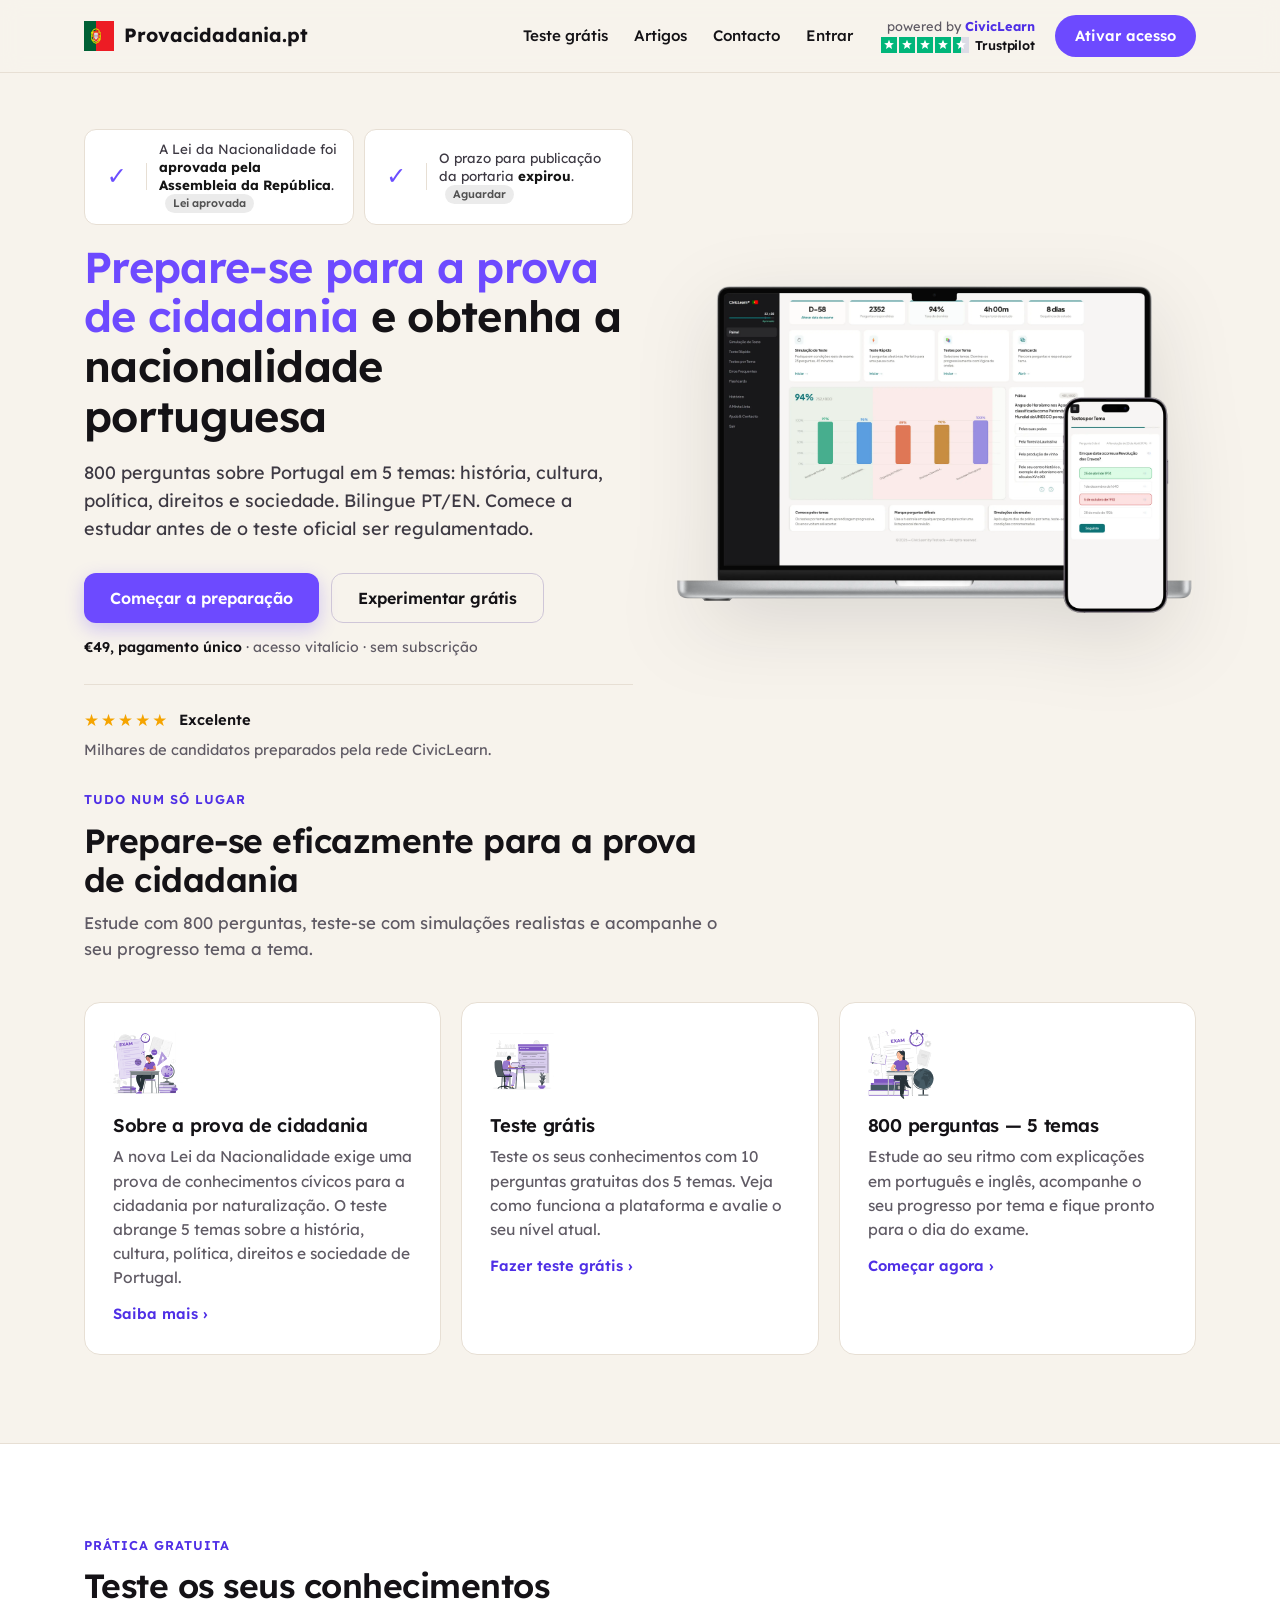
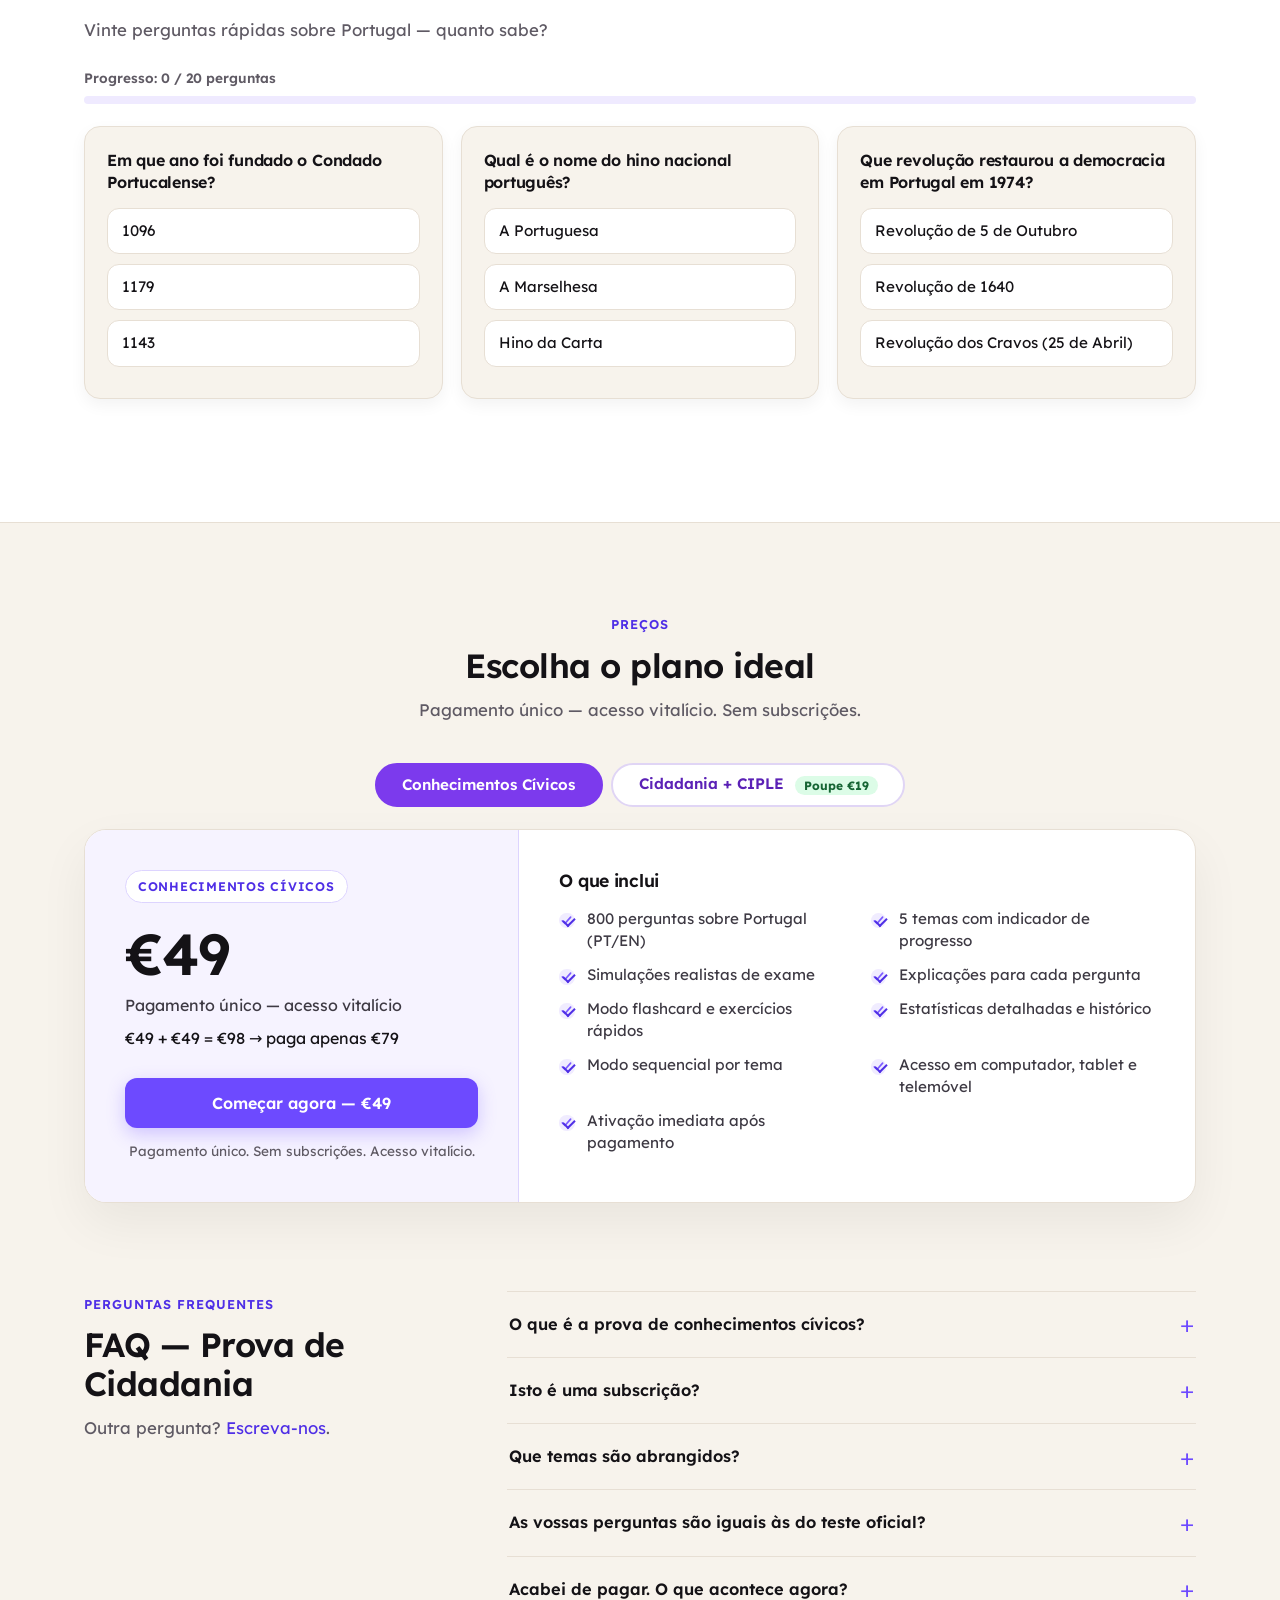
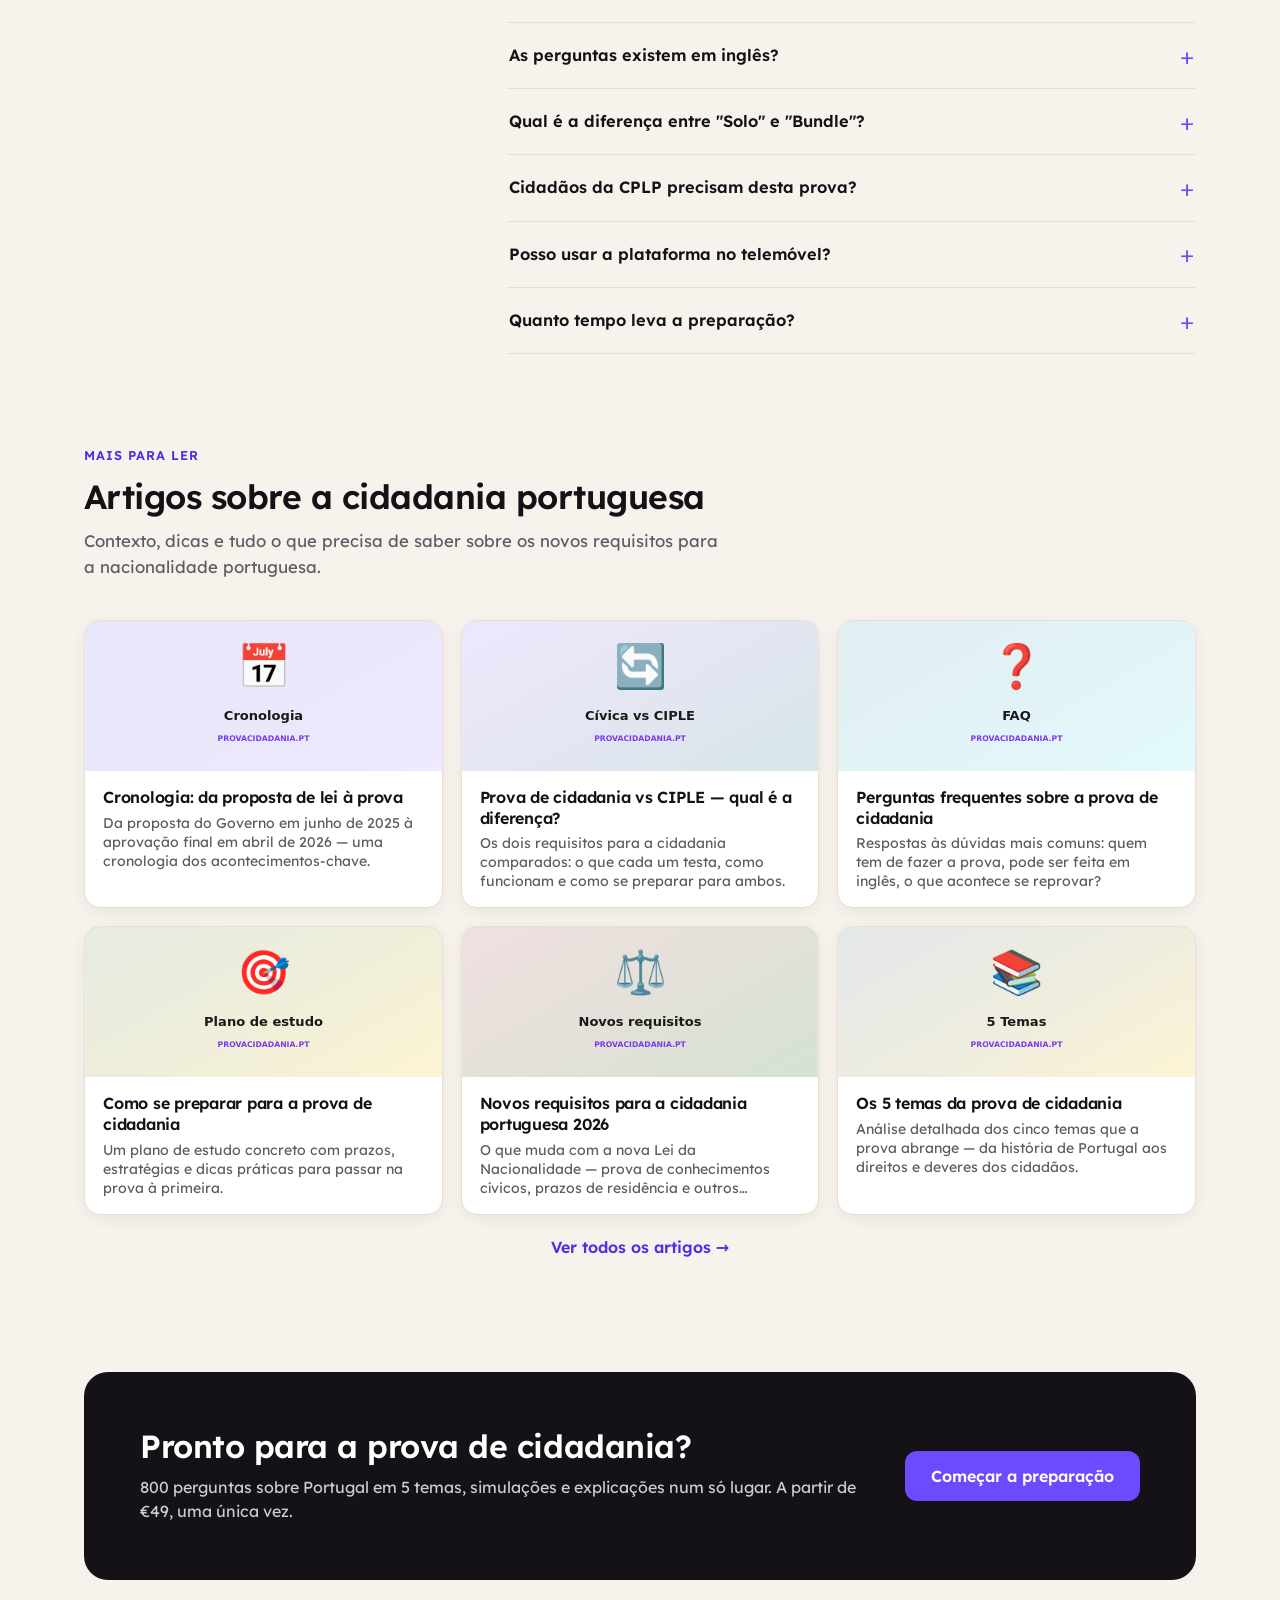
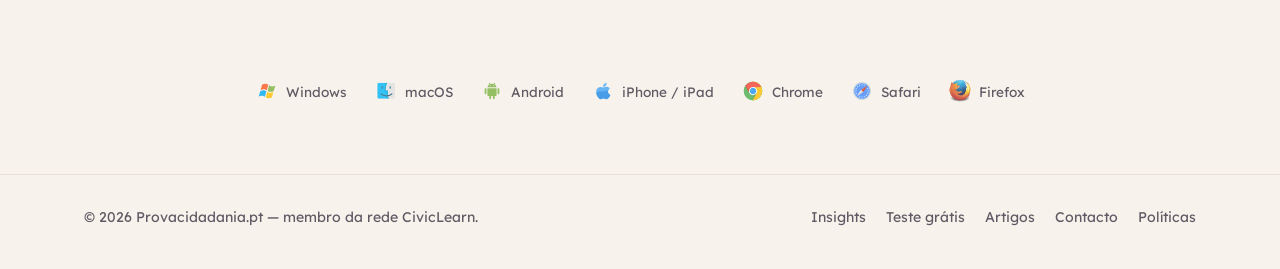
==== commit 1638d83d: "jk" ====
--- a/index.html
+++ b/index.html
@@ -369,100 +369,44 @@
 
 
 <!-- FEATURES: WHAT'S INCLUDED -->
-<section class="features-section">
-
-  <div class="section-heading">
-    <div class="section-kicker">Tudo num só lugar</div>
-    <h2 class="section-title">Prepare-se eficazmente para a prova de cidadania</h2>
-    <p class="section-lead">
-      Estude com 800 perguntas, teste-se com simulações realistas e acompanhe o seu progresso tema a tema.
-    </p>
-  </div>
-
-  <div class="features-grid">
-
-    <!-- CARD 1: About the test -->
-    <div class="feature-card" onclick="location.href='/sobre-o-teste/'">
-      <a href="/sobre-o-teste/" class="feature-card-link">
-
-        <div class="feature-icon">
-          <img src="/assets/images/5.svg" alt="Sobre o teste">
-        </div>
-
-        <h3 class="feature-title">Sobre a prova de cidadania</h3>
-
-        <p class="feature-text">
-          A nova Lei da Nacionalidade exige uma prova de conhecimentos cívicos para a cidadania por naturalização. O teste abrange 5 temas sobre a história, cultura, política, direitos e sociedade de Portugal.
-        </p>
-
-        <div class="feature-cta">
-          Saiba mais <span class="arrow">›</span>
-        </div>
-
-      </a>
-    </div>
-
-    <!-- CARD 2: Free Test -->
-    <div class="feature-card" onclick="location.href='/teste-gratis/'">
-      <a href="/teste-gratis/" class="feature-card-link">
-
-        <div class="feature-icon">
-          <img src="/assets/images/6.svg" alt="Teste grátis">
-        </div>
-
-        <h3 class="feature-title">Teste grátis</h3>
-
-        <p class="feature-text">
-          Teste os seus conhecimentos com 10 perguntas gratuitas dos 5 temas. Veja como funciona a plataforma e avalie o seu nível atual.
-        </p>
-
-        <div class="feature-cta">
-          Fazer teste grátis <span class="arrow">›</span>
-        </div>
-
-      </a>
-    </div>
-
-    <!-- CARD 3: Full access -->
-    <div class="feature-card" onclick="location.href='https://civiclearn.com/portugal/checkout'">
-      <a href="https://civiclearn.com/portugal/checkout" class="feature-card-link">
-
-        <div class="feature-icon">
-          <img src="/assets/images/3.svg" alt="Acesso completo">
-        </div>
-
-        <h3 class="feature-title">800 perguntas — 5 temas</h3>
-
-        <p class="feature-text">
-          Estude ao seu ritmo com explicações em português e inglês, acompanhe o seu progresso por tema e fique pronto para o dia do exame.
-        </p>
-
-        <div class="feature-cta">
-          Começar agora <span class="arrow">›</span>
-        </div>
-
-      </a>
-    </div>
-
+<section class="section feat-v2">
+  <div class="wrap">
+    <div class="section-head"><span class="kicker">Tudo num só lugar</span><h2>Prepare-se eficazmente para a prova de cidadania</h2><p>Estude com 800 perguntas, teste-se com simulações realistas e acompanhe o seu progresso tema a tema.</p></div>
+    <div class="features">
+      <div class="feature">
+        <img src="/assets/images/5.svg" alt="">
+        <h3>Sobre a prova de cidadania</h3>
+        <p>A nova Lei da Nacionalidade exige uma prova de conhecimentos cívicos para a cidadania por naturalização. O teste abrange 5 temas sobre a história, cultura, política, direitos e sociedade de Portugal.</p>
+        <a class="feat-link" href="/sobre-o-teste/">Saiba mais ›</a>
+      </div>
+      <div class="feature">
+        <img src="/assets/images/6.svg" alt="">
+        <h3>Teste grátis</h3>
+        <p>Teste os seus conhecimentos com 10 perguntas gratuitas dos 5 temas. Veja como funciona a plataforma e avalie o seu nível atual.</p>
+        <a class="feat-link" href="/teste-gratis/">Fazer teste grátis ›</a>
+      </div>
+      <div class="feature">
+        <img src="/assets/images/3.svg" alt="">
+        <h3>800 perguntas — 5 temas</h3>
+        <p>Estude ao seu ritmo com explicações em português e inglês, acompanhe o seu progresso por tema e fique pronto para o dia do exame.</p>
+        <a class="feat-link" href="https://civiclearn.com/portugal/checkout">Começar agora ›</a>
+      </div>
+    </div>
   </div>
 </section>
 
 <!-- INLINE TEST -->
-<section class="inline-test" id="free-questions">
-  <div class="inline-test-inner">
-
-    <h2 class="inline-test-heading">Teste os seus conhecimentos</h2>
-    <p class="inline-test-lead">Vinte perguntas rápidas sobre Portugal — quanto sabe?</p>
-
-    <div id="inline-test-questions">
-      <!-- Questions loaded by hometest-provacidadania.js -->
-    </div>
-
-    <div class="inline-progressbar-wrapper">
-      <div class="inline-progressbar" id="inline-progressbar"></div>
-    </div>
-    <p id="inline-progress-text" class="inline-progress-text"></p>
-
+<section class="section quiz" id="free-questions">
+  <div class="wrap">
+    <div class="quiz-top">
+      <div class="section-head"><span class="kicker">Prática gratuita</span><h2>Teste os seus conhecimentos</h2><p>Vinte perguntas rápidas sobre Portugal — quanto sabe?</p></div>
+      <div class="quiz-actions"></div>
+    </div>
+    <div class="progress">
+      <div id="inline-progress-text"></div>
+      <div class="progress-track"><div id="inline-progressbar"></div></div>
+    </div>
+    <div id="inline-test-questions"></div>
   </div>
 </section>
 
@@ -516,159 +460,32 @@
 
 
 <!-- FAQ -->
-<section class="cl-faq">
-
-  <div class="section-heading">
-    <div class="section-kicker">Perguntas frequentes</div>
-    <h2 class="section-title">FAQ — Prova de Cidadania</h2>
-  </div>
-
-  <div class="faq-item">
-    <div class="faq-question">
-      <span>O que é a prova de conhecimentos cívicos?</span>
-    </div>
-    <div class="faq-answer">
-      <p>
-        A nova Lei da Nacionalidade, aprovada em abril de 2026, introduz a obrigatoriedade de uma prova
-        de conhecimentos cívicos para quem pede a cidadania portuguesa por naturalização.
-        O teste avalia conhecimentos sobre a história, cultura, organização política, e direitos
-        e deveres de Portugal.
-      </p>
-    </div>
-  </div>
-
-  <div class="faq-item">
-    <div class="faq-question">
-      <span>Isto é uma subscrição?</span>
-    </div>
-    <div class="faq-answer">
-      <p>Não. Um pagamento único de €49 dá-lhe acesso ilimitado a todo o conteúdo, sem qualquer subscrição. O pacote bundle (€79) inclui também o CIPLE para a prova de português.</p>
-    </div>
-  </div>
-
-  <div class="faq-item">
-    <div class="faq-question">
-      <span>Que temas são abrangidos?</span>
-    </div>
-    <div class="faq-answer">
-      <p>
-        O teste abrange 5 áreas temáticas: História de Portugal, Cultura e identidade nacional,
-        Organização política e instituições, Direitos e deveres dos cidadãos, e Sociedade portuguesa.
-        O nosso banco de perguntas cobre todos os temas com um total de 800 perguntas.
-      </p>
-    </div>
-  </div>
-
-  <div class="faq-item">
-    <div class="faq-question">
-      <span>As vossas perguntas são iguais às do teste oficial?</span>
-    </div>
-    <div class="faq-answer">
-      <p>
-        O teste oficial ainda não foi regulamentado — aguarda-se a publicação da portaria que definirá
-        o formato e conteúdo do exame. As nossas perguntas são baseadas nos temas e matérias definidos
-        na lei aprovada (artigo 6.º da Lei da Nacionalidade).
-      </p>
-      <p>
-        Não temos qualquer ligação ao Estado português. A nossa plataforma tem como único objetivo
-        ajudá-lo a preparar-se eficazmente.
-      </p>
-    </div>
-  </div>
-
-  <div class="faq-item">
-    <div class="faq-question">
-      <span>Acabei de pagar. O que acontece agora?</span>
-    </div>
-    <div class="faq-answer">
-      <p>
-        Após o pagamento, cria uma palavra-passe de imediato. É depois redirecionado para o ecrã de login.
-        Insira o seu e-mail e a nova palavra-passe para aceder imediatamente à sua área de estudo.
-      </p>
-    </div>
-  </div>
-
-  <div class="faq-item">
-    <div class="faq-question">
-      <span>As perguntas existem em inglês?</span>
-    </div>
-    <div class="faq-answer">
-      <p>
-        Sim. Todas as 800 perguntas estão disponíveis em português e em inglês. Pode alternar entre os idiomas
-        a qualquer momento na plataforma, o que facilita o estudo se ainda está a aprender português.
-      </p>
-    </div>
-  </div>
-
-  <div class="faq-item">
-    <div class="faq-question">
-      <span>Qual é a diferença entre "Solo" e "Bundle"?</span>
-    </div>
-    <div class="faq-answer">
-      <p>
-        Solo (€49) dá acesso à prova de conhecimentos cívicos — 800 perguntas, simulações e todos os modos de estudo.
-      </p>
-      <p>
-        Bundle (€79) inclui tudo acima mais o CIPLE — a nossa plataforma para a prova de português,
-        com simulações completas de compreensão e produção oral e escrita.
-        Juntos, poupa €19 em relação à compra separada.
-      </p>
-    </div>
-  </div>
-
-  <div class="faq-item">
-    <div class="faq-question">
-      <span>Cidadãos da CPLP precisam desta prova?</span>
-    </div>
-    <div class="faq-answer">
-      <p>
-        Sim. Cidadãos de países lusófonos (Brasil, Angola, Moçambique, etc.) estão dispensados do requisito
-        de língua portuguesa, mas continuam obrigados a demonstrar conhecimentos cívicos e culturais
-        sobre Portugal. A prova de conhecimentos cívicos aplica-se a todos os candidatos por naturalização.
-      </p>
-    </div>
-  </div>
-
-  <div class="faq-item">
-    <div class="faq-question">
-      <span>Posso usar a plataforma no telemóvel?</span>
-    </div>
-    <div class="faq-answer">
-      <p>Sim. A plataforma funciona em qualquer dispositivo com ligação à internet — computador, tablet ou telemóvel.</p>
-    </div>
-  </div>
-
-  <div class="faq-item">
-    <div class="faq-question">
-      <span>Quanto tempo leva a preparação?</span>
-    </div>
-    <div class="faq-answer">
-      <p>
-        Depende dos seus conhecimentos prévios sobre Portugal. A maioria dos utilizadores precisa
-        de duas a quatro semanas de estudo para se sentir preparada. Recomendamos que comece
-        com antecedência, antes de a portaria ser publicada.
-      </p>
-    </div>
-  </div>
-
+<section class="section" style="padding-top:0">
+  <div class="wrap faq-grid">
+    <div class="section-head"><span class="kicker">Perguntas frequentes</span><h2>FAQ — Prova de Cidadania</h2><p>Outra pergunta? <a href="/contacto/">Escreva-nos</a>.</p></div>
+    <div class="faq-list">
+      <details><summary>O que é a prova de conhecimentos cívicos?</summary><p> A nova Lei da Nacionalidade, aprovada em abril de 2026, introduz a obrigatoriedade de uma prova de conhecimentos cívicos para quem pede a cidadania portuguesa por naturalização. O teste avalia conhecimentos sobre a história, cultura, organização política, e direitos e deveres de Portugal. </p></details>
+      <details><summary>Isto é uma subscrição?</summary><p>Não. Um pagamento único de €49 dá-lhe acesso ilimitado a todo o conteúdo, sem qualquer subscrição. O pacote bundle (€79) inclui também o CIPLE para a prova de português.</p></details>
+      <details><summary>Que temas são abrangidos?</summary><p> O teste abrange 5 áreas temáticas: História de Portugal, Cultura e identidade nacional, Organização política e instituições, Direitos e deveres dos cidadãos, e Sociedade portuguesa. O nosso banco de perguntas cobre todos os temas com um total de 800 perguntas. </p></details>
+      <details><summary>As vossas perguntas são iguais às do teste oficial?</summary><p> O teste oficial ainda não foi regulamentado — aguarda-se a publicação da portaria que definirá o formato e conteúdo do exame. As nossas perguntas são baseadas nos temas e matérias definidos na lei aprovada (artigo 6.º da Lei da Nacionalidade). </p> <p> Não temos qualquer ligação ao Estado português. A nossa plataforma tem como único objetivo ajudá-lo a preparar-se eficazmente. </p></details>
+      <details><summary>Acabei de pagar. O que acontece agora?</summary><p> Após o pagamento, cria uma palavra-passe de imediato. É depois redirecionado para o ecrã de login. Insira o seu e-mail e a nova palavra-passe para aceder imediatamente à sua área de estudo. </p></details>
+      <details><summary>As perguntas existem em inglês?</summary><p> Sim. Todas as 800 perguntas estão disponíveis em português e em inglês. Pode alternar entre os idiomas a qualquer momento na plataforma, o que facilita o estudo se ainda está a aprender português. </p></details>
+      <details><summary>Qual é a diferença entre "Solo" e "Bundle"?</summary><p> Solo (€49) dá acesso à prova de conhecimentos cívicos — 800 perguntas, simulações e todos os modos de estudo. </p> <p> Bundle (€79) inclui tudo acima mais o CIPLE — a nossa plataforma para a prova de português, com simulações completas de compreensão e produção oral e escrita. Juntos, poupa €19 em relação à compra separada. </p></details>
+      <details><summary>Cidadãos da CPLP precisam desta prova?</summary><p> Sim. Cidadãos de países lusófonos (Brasil, Angola, Moçambique, etc.) estão dispensados do requisito de língua portuguesa, mas continuam obrigados a demonstrar conhecimentos cívicos e culturais sobre Portugal. A prova de conhecimentos cívicos aplica-se a todos os candidatos por naturalização. </p></details>
+      <details><summary>Posso usar a plataforma no telemóvel?</summary><p>Sim. A plataforma funciona em qualquer dispositivo com ligação à internet — computador, tablet ou telemóvel.</p></details>
+      <details><summary>Quanto tempo leva a preparação?</summary><p> Depende dos seus conhecimentos prévios sobre Portugal. A maioria dos utilizadores precisa de duas a quatro semanas de estudo para se sentir preparada. Recomendamos que comece com antecedência, antes de a portaria ser publicada. </p></details>
+    </div>
+  </div>
 </section>
 
 
 <!-- FEATURED ARTICLES -->
-<section class="home-articles">
-  <div class="section-heading">
-    <div class="section-kicker">Mais para ler</div>
-    <h2 class="section-title">Artigos sobre a cidadania portuguesa</h2>
-    <p class="section-lead">
-      Contexto, dicas e tudo o que precisa de saber sobre os novos requisitos para a nacionalidade portuguesa.
-    </p>
-  </div>
-
-  <div class="home-articles-grid" id="homeArticlesGrid"></div>
-
-  <p class="home-articles-more">
-    <a href="/artigos/">Ver todos os artigos →</a>
-  </p>
+<section class="section" style="padding-top:0">
+  <div class="wrap">
+    <div class="section-head"><span class="kicker">Mais para ler</span><h2>Artigos sobre a cidadania portuguesa</h2><p>Contexto, dicas e tudo o que precisa de saber sobre os novos requisitos para a nacionalidade portuguesa.</p></div>
+    <div class="home-articles-grid" id="homeArticlesGrid"></div>
+    <p class="articles-more"><a href="/artigos/">Ver todos os artigos →</a></p>
+  </div>
 </section>
 
 
@@ -686,35 +503,32 @@
   </div>
 </section>
 
-<section class="compat-section">
-  <div class="compat-inner">
-
-    <h2 class="compat-title">Compatível com todos os dispositivos e navegadores modernos</h2>
-
-    <div class="compat-grid">
-      <div class="compat-item"><img src="/assets/images/logos/windows.svg"><p>Windows</p></div>
-      <div class="compat-item"><img src="/assets/images/logos/macos.svg"><p>macOS</p></div>
-      <div class="compat-item"><img src="/assets/images/logos/android.svg"><p>Android</p></div>
-      <div class="compat-item"><img src="/assets/images/logos/ios.svg"><p>iPhone / iPad</p></div>
-      <div class="compat-item"><img src="/assets/images/logos/chrome.svg"><p>Chrome</p></div>
-      <div class="compat-item"><img src="/assets/images/logos/safari.svg"><p>Safari</p></div>
-      <div class="compat-item"><img src="/assets/images/logos/firefox.svg"><p>Firefox</p></div>
-    </div>
-
+<section style="padding:24px 0 0">
+  <div class="wrap">
+
+    <div class="devices" aria-label="Compatível com todos os dispositivos e navegadores modernos">
+      <span><img src="/assets/images/logos/windows.svg" alt="">Windows</span>
+      <span><img src="/assets/images/logos/macos.svg" alt="">macOS</span>
+      <span><img src="/assets/images/logos/android.svg" alt="">Android</span>
+      <span><img src="/assets/images/logos/ios.svg" alt="">iPhone / iPad</span>
+      <span><img src="/assets/images/logos/chrome.svg" alt="">Chrome</span>
+      <span><img src="/assets/images/logos/safari.svg" alt="">Safari</span>
+      <span><img src="/assets/images/logos/firefox.svg" alt="">Firefox</span>
+    </div>
   </div>
 </section>
 
 <!-- FOOTER -->
-<footer class="site-footer">
-  <div class="footer-inner">
+<footer class="foot">
+  <div class="wrap">
     <div>© <span id="footer-year"></span> Provacidadania.pt — membro da rede CivicLearn.</div>
-    <div class="footer-links">
+    <nav>
       <a href="https://civiclearn.com/insights">Insights</a>
       <a href="/teste-gratis/">Teste grátis</a>
       <a href="/artigos/">Artigos</a>
       <a href="/contacto/">Contacto</a>
       <a href="/politicas/">Políticas</a>
-    </div>
+    </nav>
   </div>
 </footer>
 
--- a/assets/css/home-v2.css
+++ b/assets/css/home-v2.css
@@ -332,7 +332,7 @@
 .hero .exam-status-text{min-width:0}
 .hero .exam-status-sentence{margin:0;font-size:.84rem;line-height:1.35;color:var(--ink-2);text-align:left}
 .hero .hero-ccse-tag{margin:0 0 14px}
-.hero + section{margin-top:0!important;padding-top:24px}
+.hero + section:not(.section):not(.facts):not(.notice-wrap){margin-top:0!important;padding-top:24px}
 @media (max-width:860px){.hero .exam-status-inner{grid-template-columns:1fr;padding:0}.hero .exam-status-row{padding:8px 12px}}
 /* some pages force a tall stacked countdown on phones with !important; keep it a compact row inside the v2 hero */
 @media (max-width:860px){
@@ -348,3 +348,29 @@
 .pricing-v2 .pricing-toggle-row{margin:0 auto 22px}
 .pricing-v2 .bundle-saving{margin-top:8px}
 .pricing-v2 .pricing-bonus{margin-top:16px;text-align:left}
+
+/* ---------- shared blocks used by the language-exam sites ---------- */
+.features-4{grid-template-columns:repeat(4,minmax(0,1fr))}
+.feature-top{display:flex;flex-direction:column}
+.feat-metric{display:flex;align-items:baseline;gap:10px;margin-bottom:12px}
+.feat-metric b{font-size:2rem;font-weight:600;color:var(--brand-dark);line-height:1}
+.feat-metric span{font-size:.72rem;font-weight:600;letter-spacing:.08em;color:var(--muted);text-transform:uppercase}
+.feat-badge{align-self:flex-start;display:inline-flex;align-items:center;justify-content:center;min-width:44px;height:30px;padding:0 10px;margin-bottom:12px;border-radius:99px;background:var(--brand-soft);color:var(--brand-dark);font-weight:700;font-size:.85rem}
+.feat-link{display:inline-block;margin-top:14px;font-weight:600;font-size:.92rem;color:var(--brand-dark);text-decoration:none}
+.feat-link:hover{text-decoration:underline}
+.notice-slim{font-size:.95rem;color:var(--ink-2);padding:18px 24px}
+.notice-slim a{font-weight:600;color:var(--brand-dark)}
+.quiz-actions{display:flex;align-items:center;gap:18px;flex-wrap:wrap}
+.quiz-more{font-weight:600;color:var(--brand-dark);text-decoration:none}
+.quiz-more:hover{text-decoration:underline}
+.home-articles-grid{display:grid;grid-template-columns:repeat(3,minmax(0,1fr));gap:18px}
+.home-article-card{display:block;background:var(--surface);border:1px solid var(--line);border-radius:var(--radius);overflow:hidden;text-decoration:none;color:var(--ink);transition:border-color .15s,transform .15s}
+.home-article-card:hover{border-color:var(--brand-line);transform:translateY(-2px)}
+.home-article-card img{width:100%;height:150px;object-fit:cover;display:block}
+.home-article-body{padding:16px 18px}
+.home-article-body h3{font-size:1rem;font-weight:600;margin:0 0 6px;line-height:1.3}
+.home-article-body p{margin:0;font-size:.88rem;color:var(--muted);display:-webkit-box;-webkit-line-clamp:3;-webkit-box-orient:vertical;overflow:hidden}
+.articles-more{margin:20px 0 0;text-align:center}
+.articles-more a{font-weight:600;color:var(--brand-dark);text-decoration:none}
+@media (max-width:1020px){.features-4{grid-template-columns:repeat(2,minmax(0,1fr))}}
+@media (max-width:860px){.features-4,.home-articles-grid{grid-template-columns:1fr}.feature-top{display:flex}}
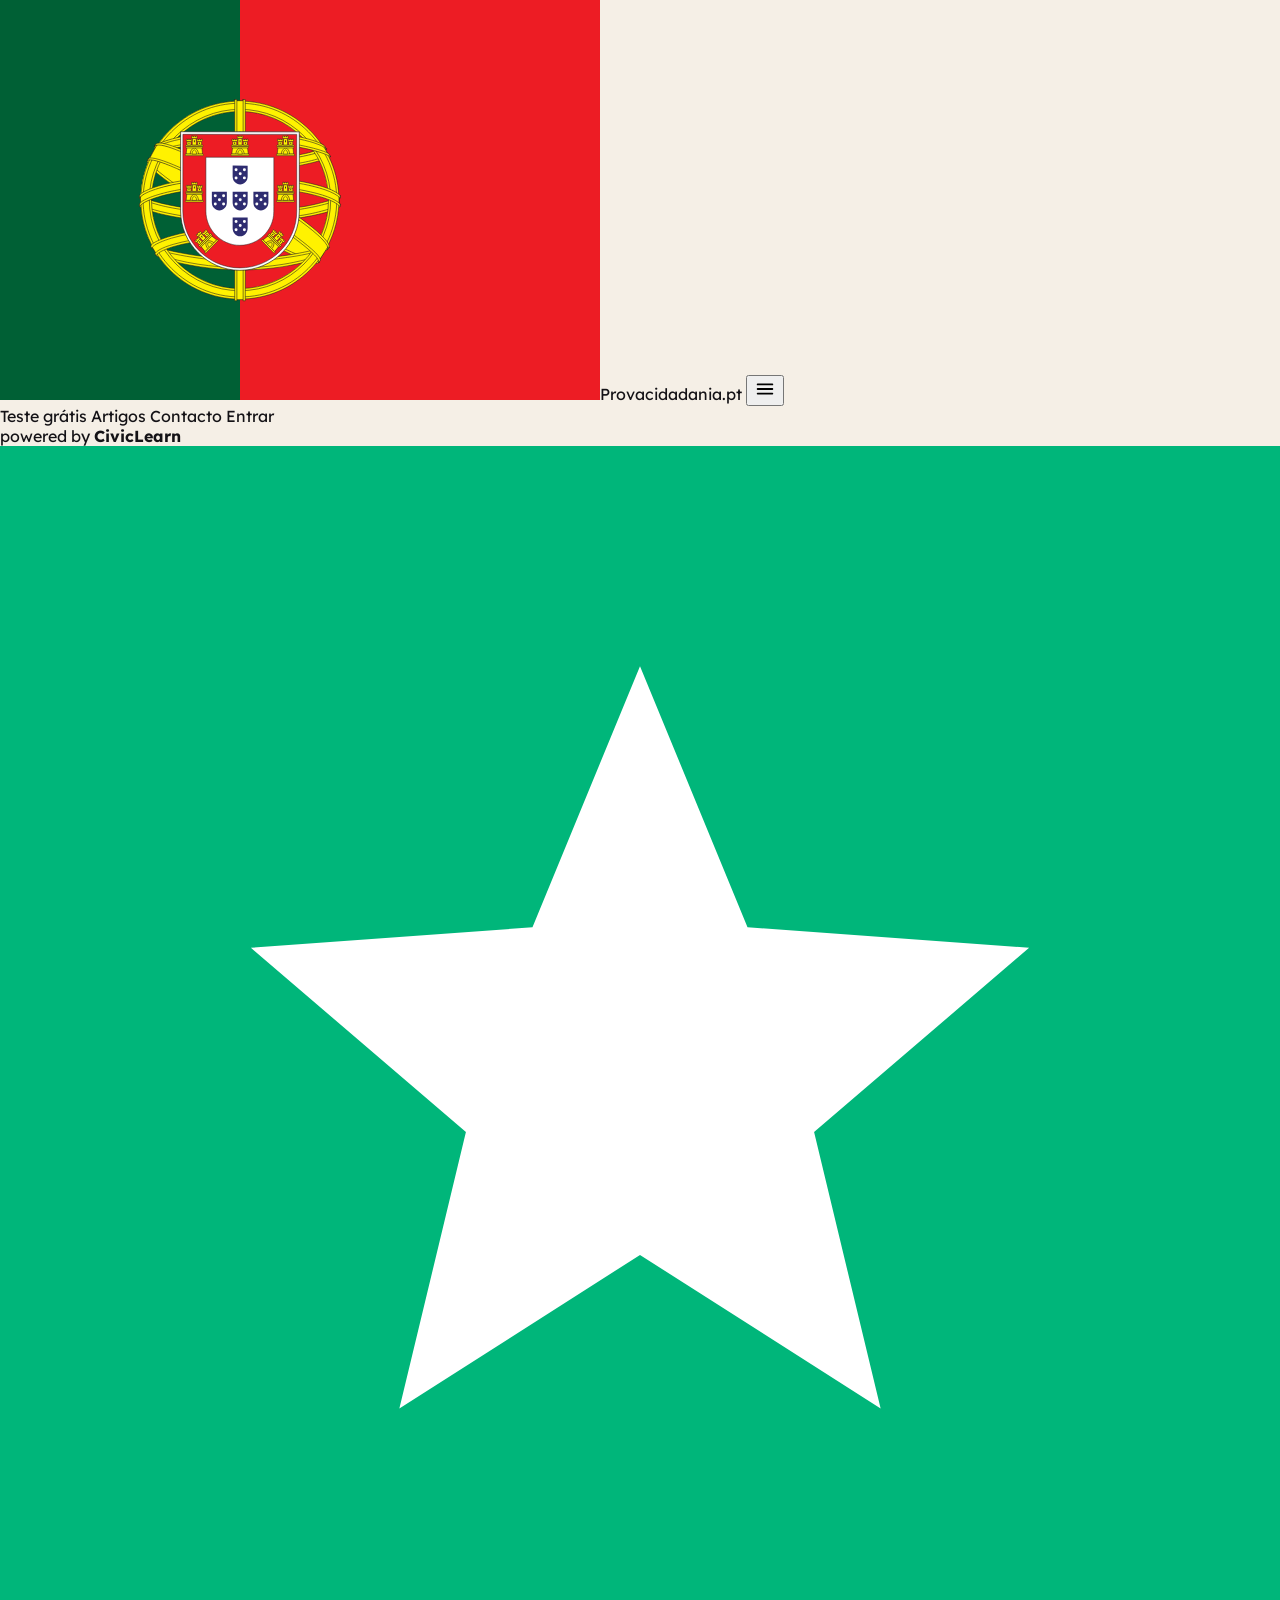
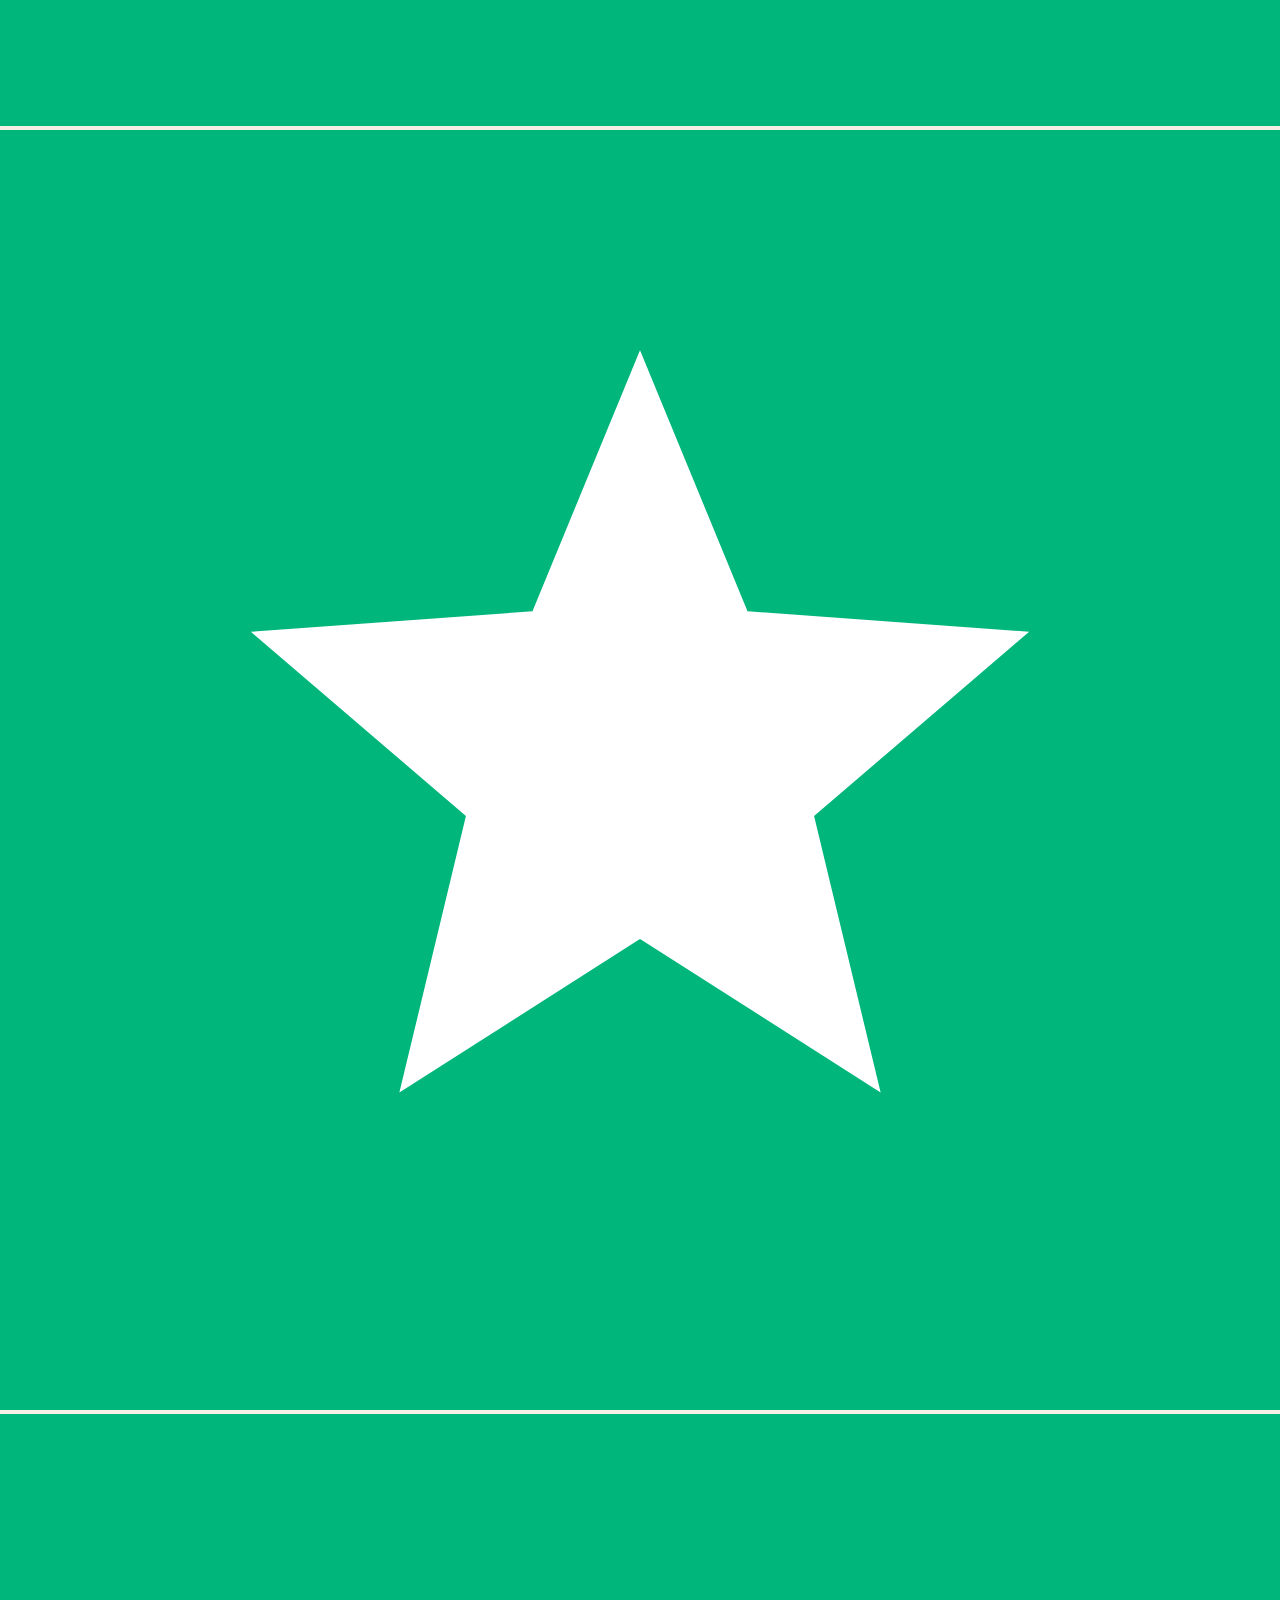
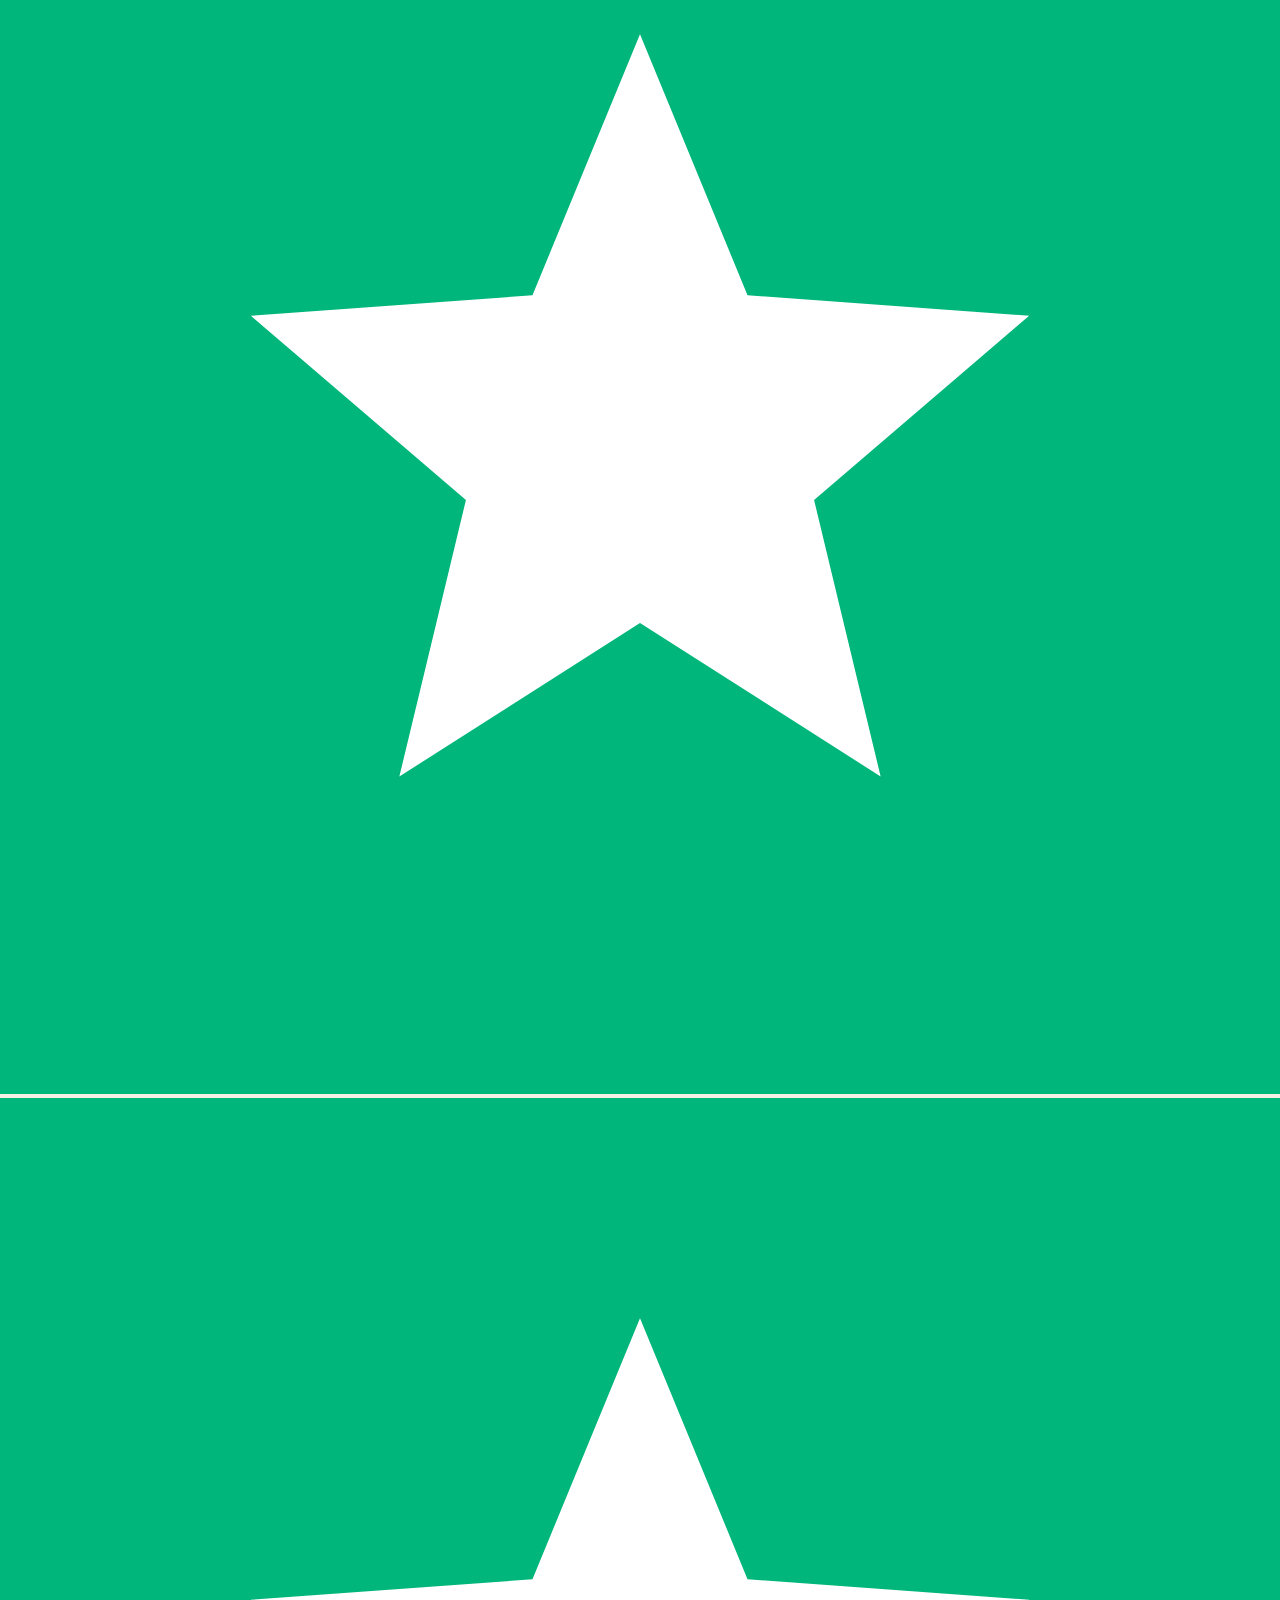
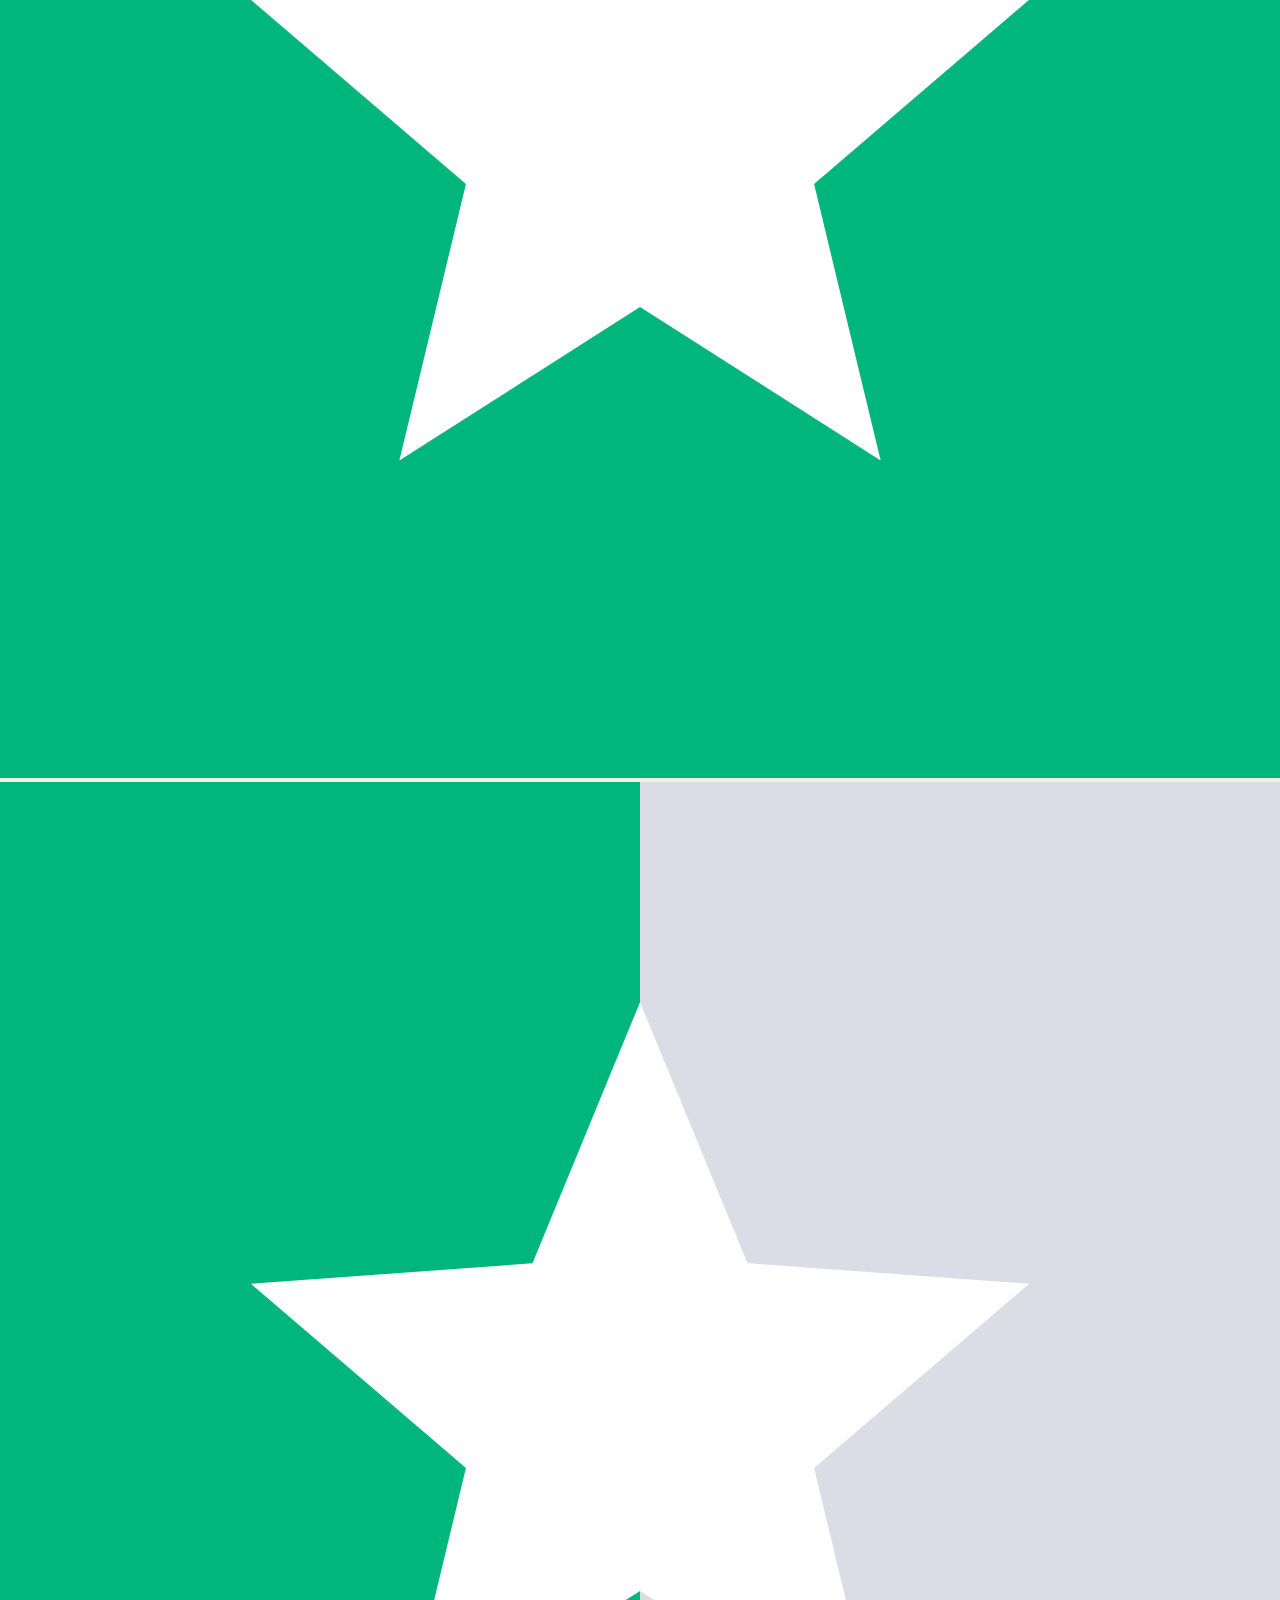
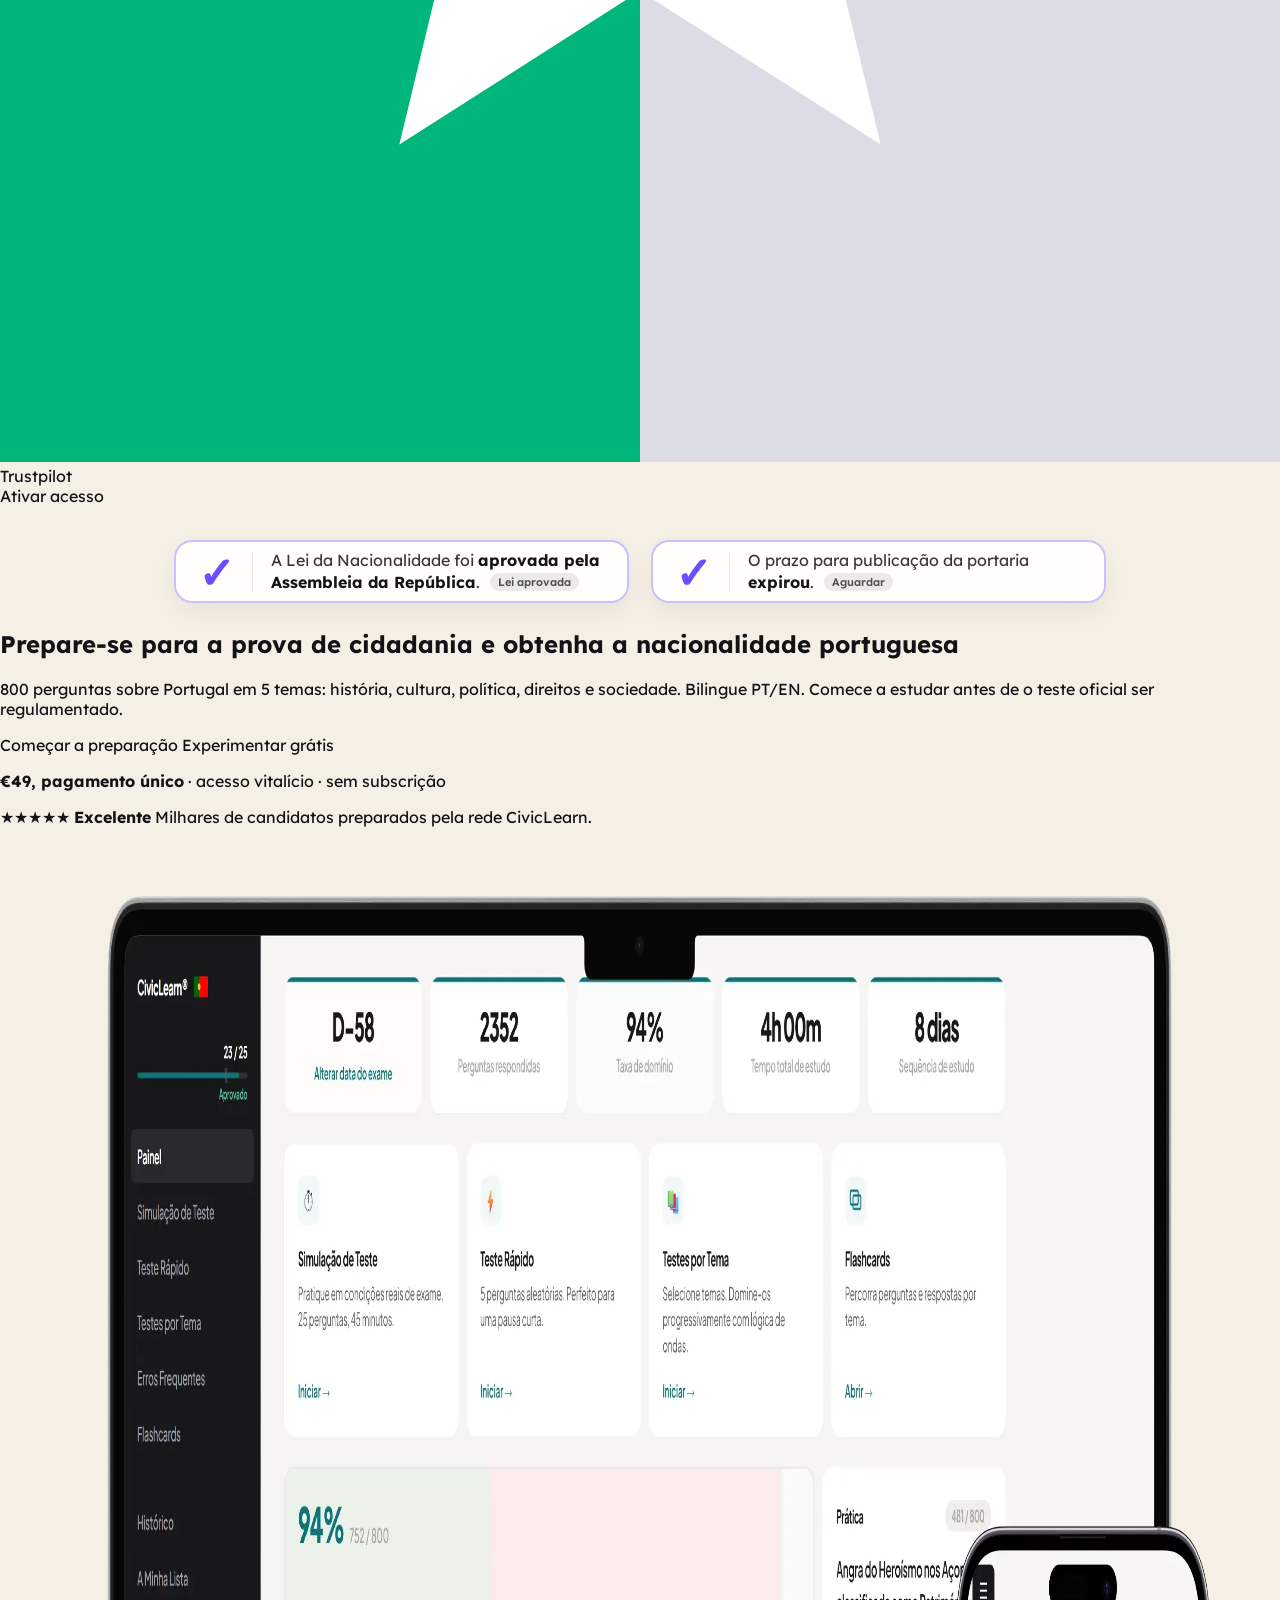
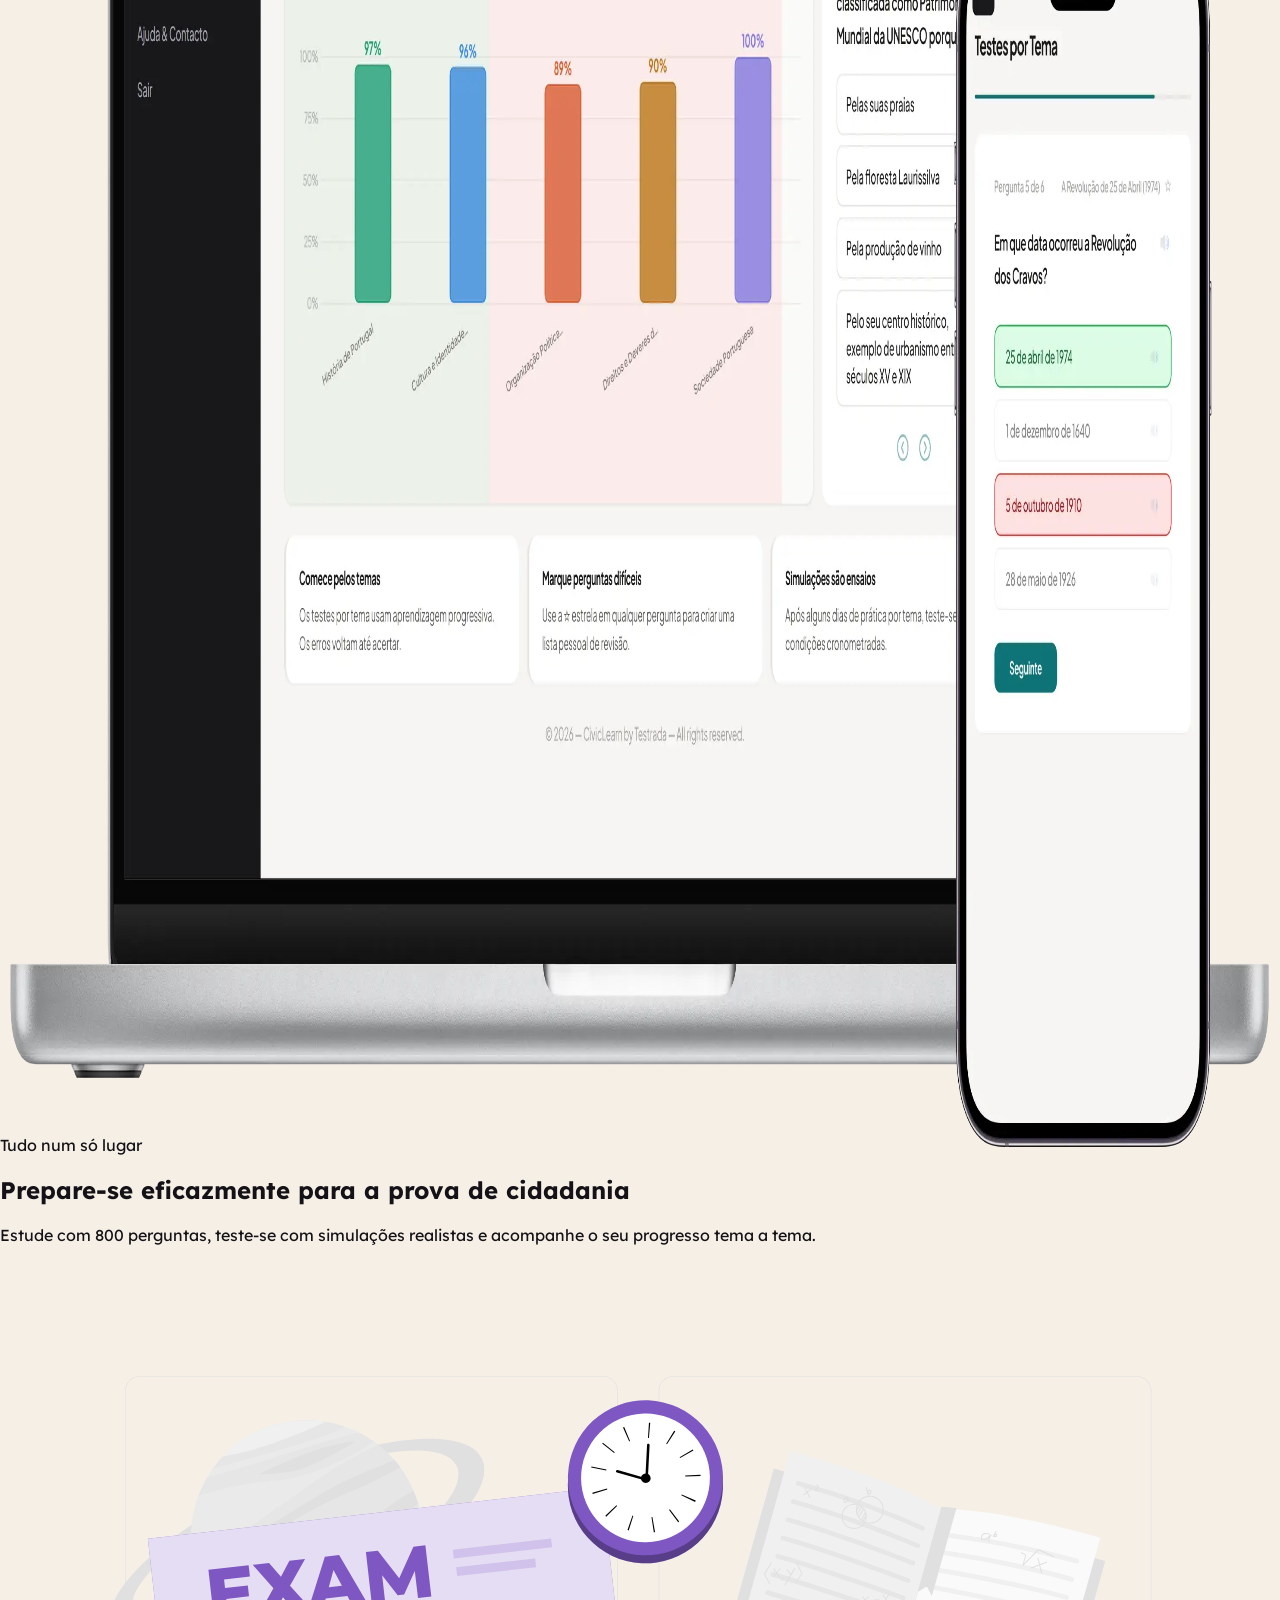
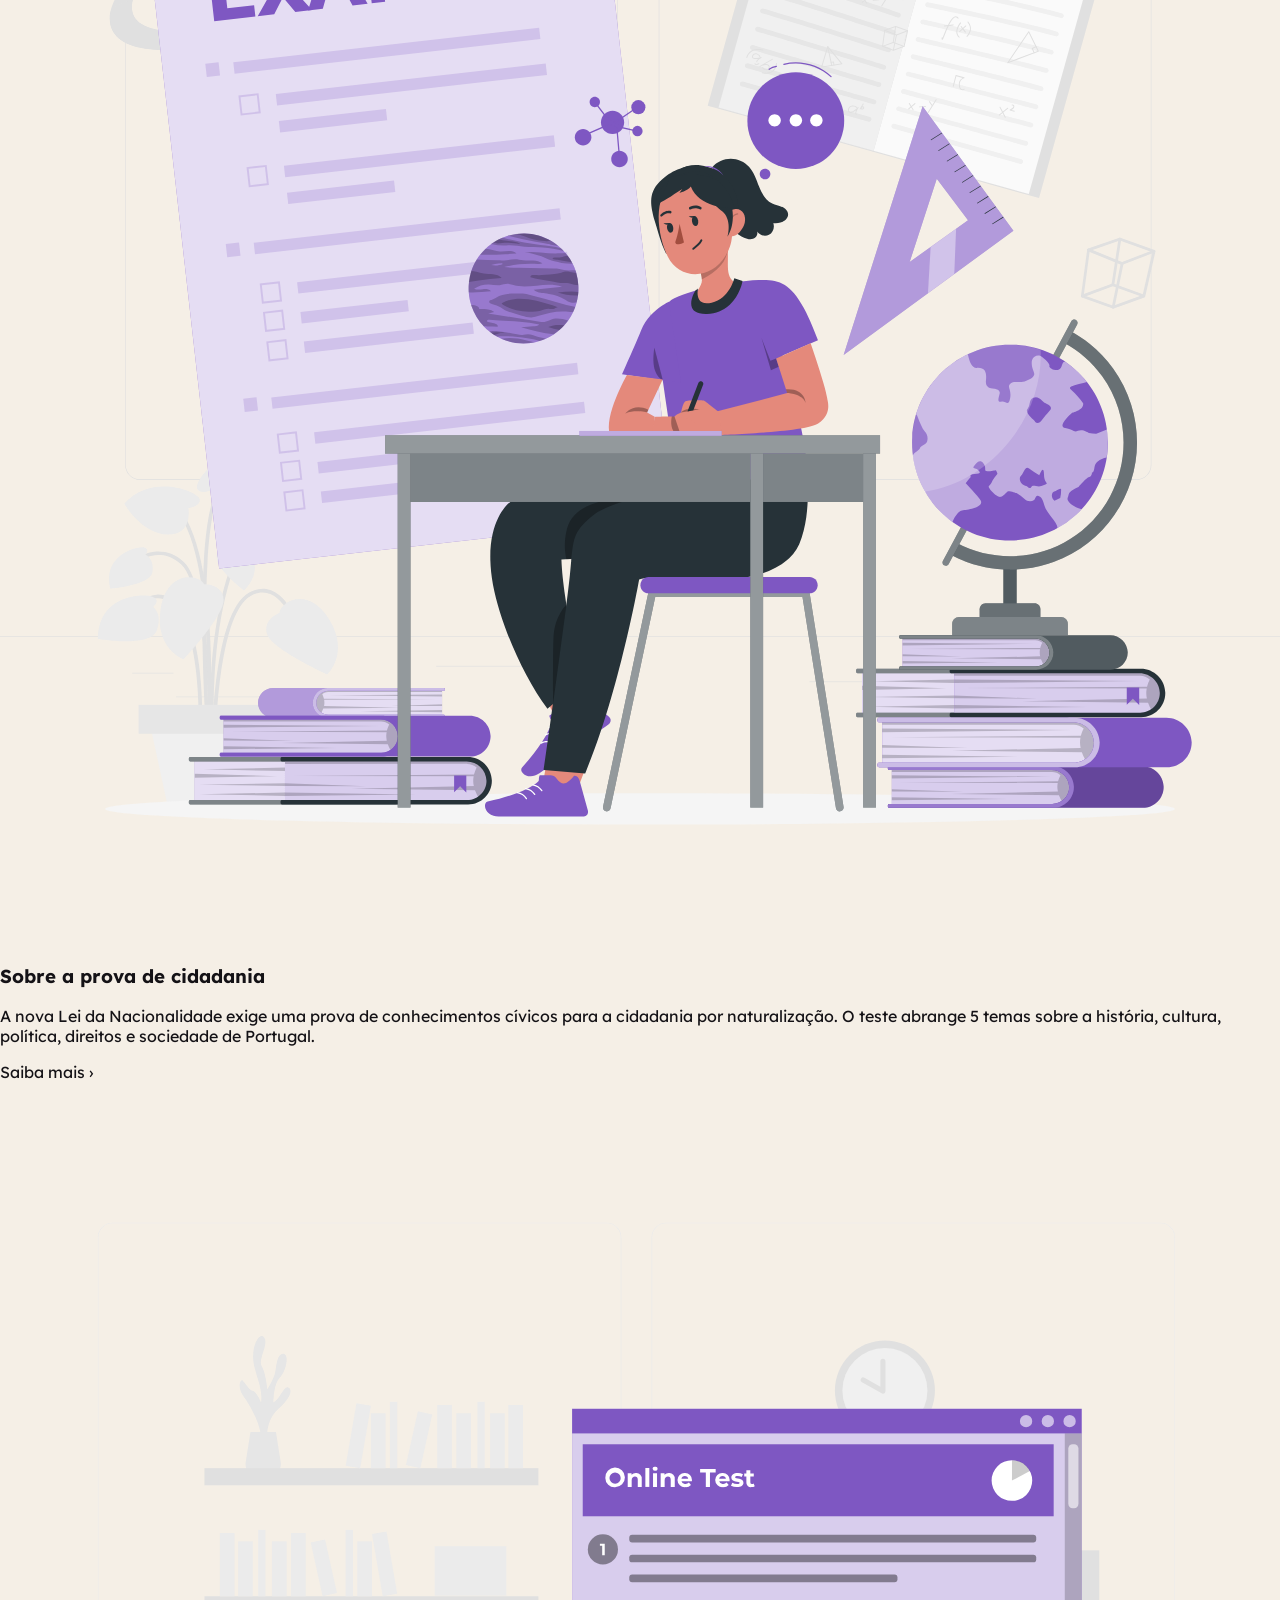
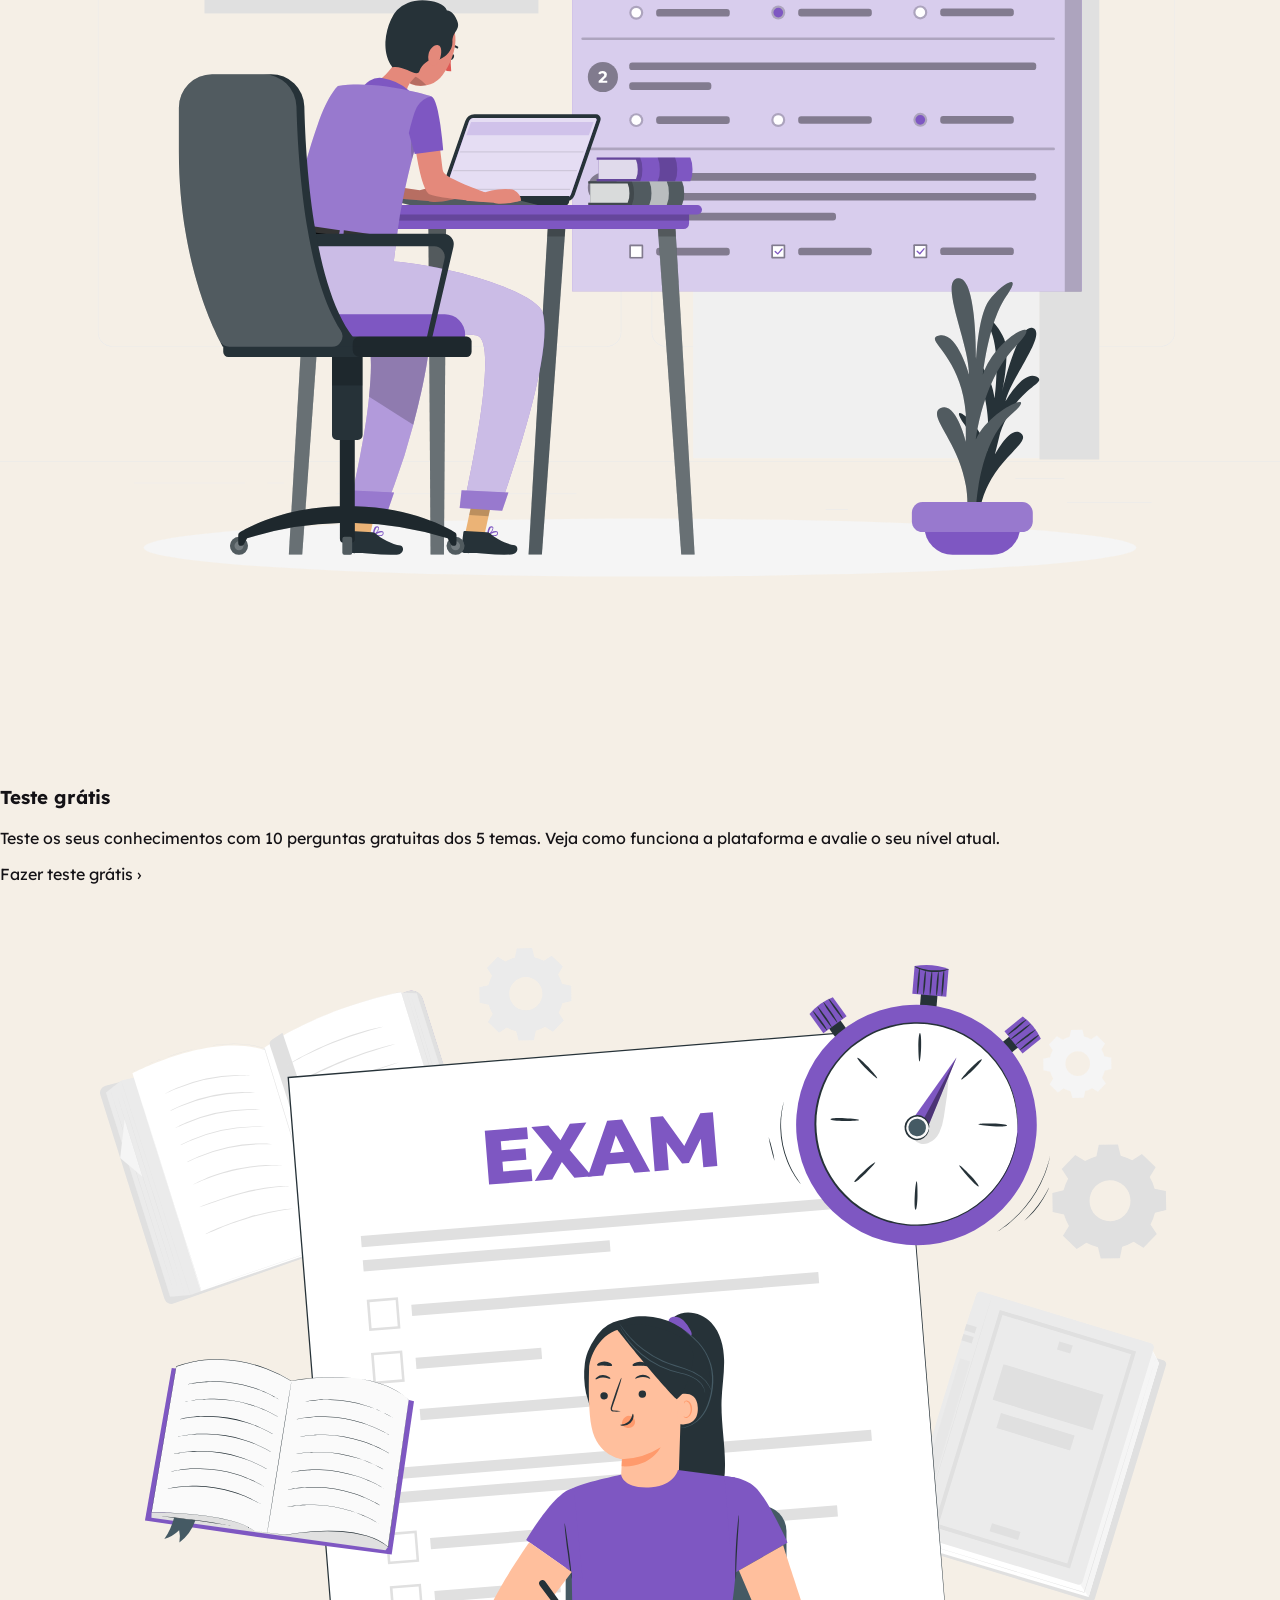
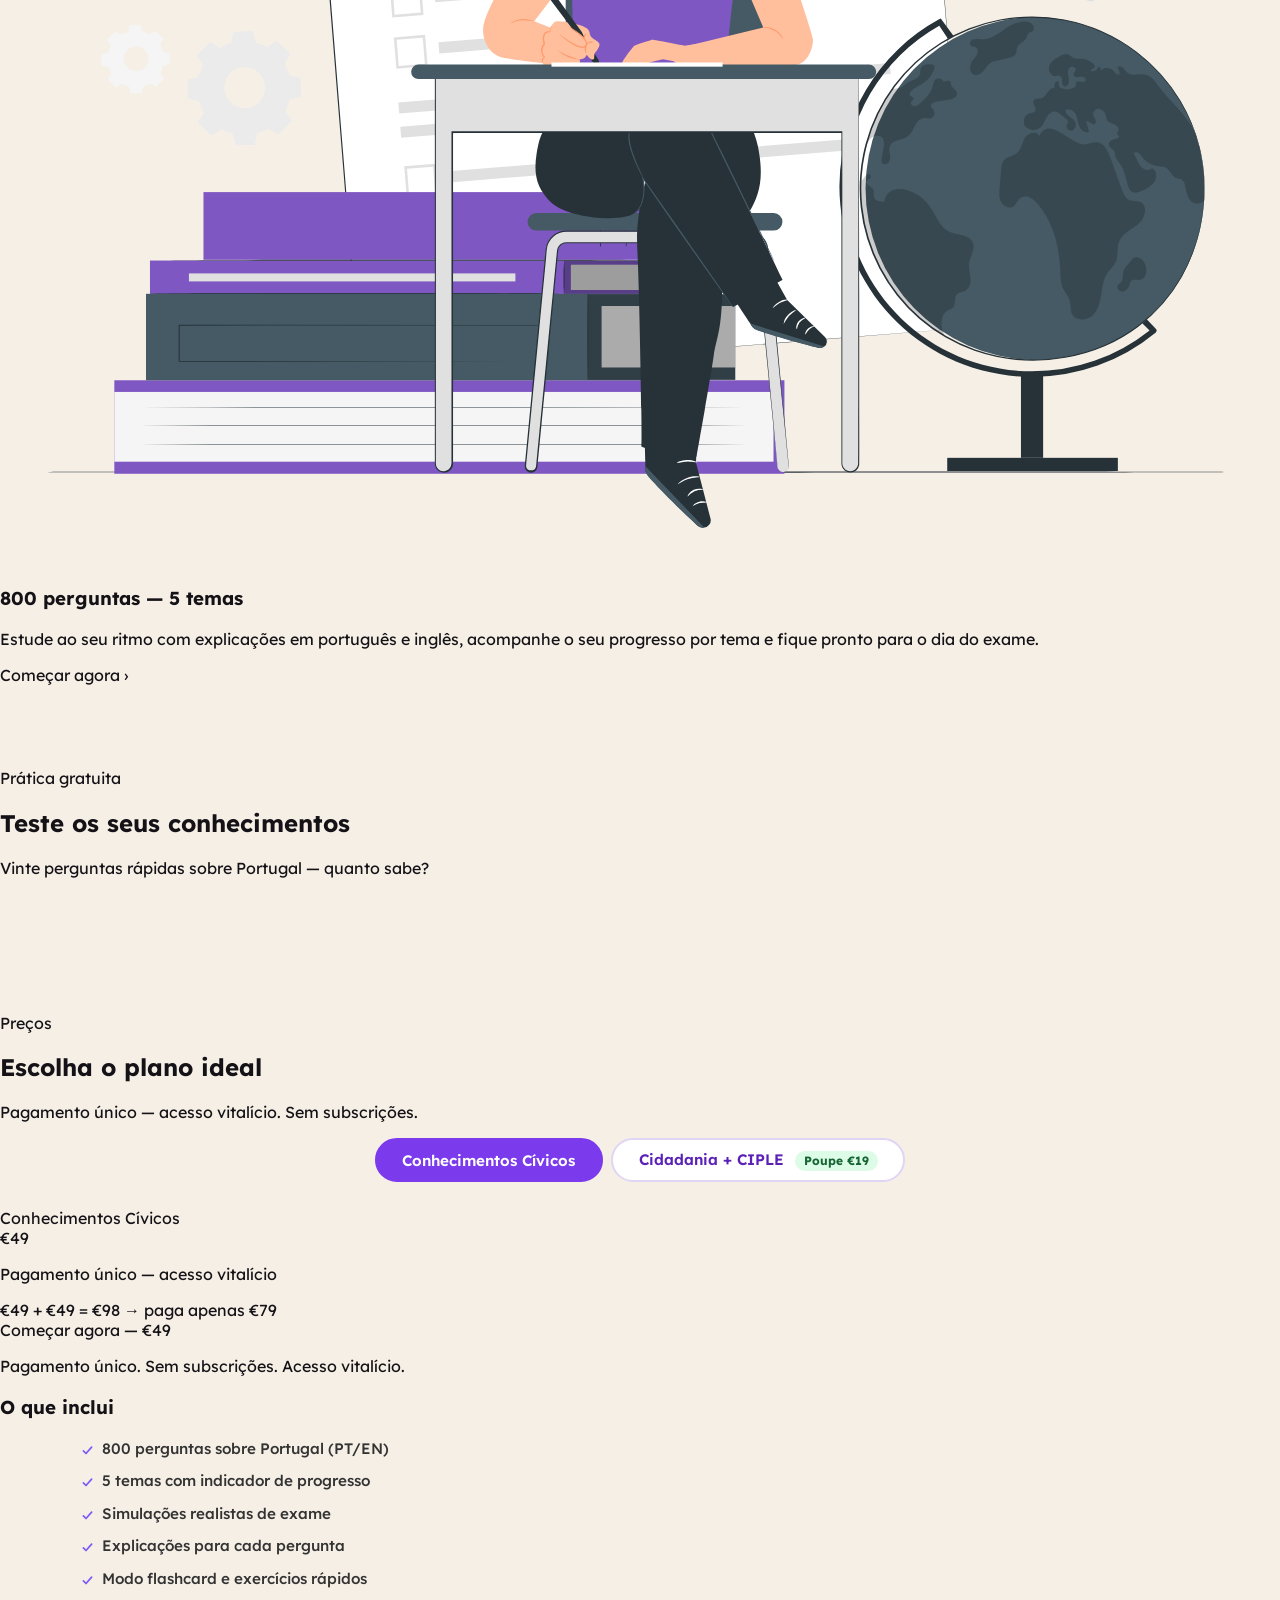
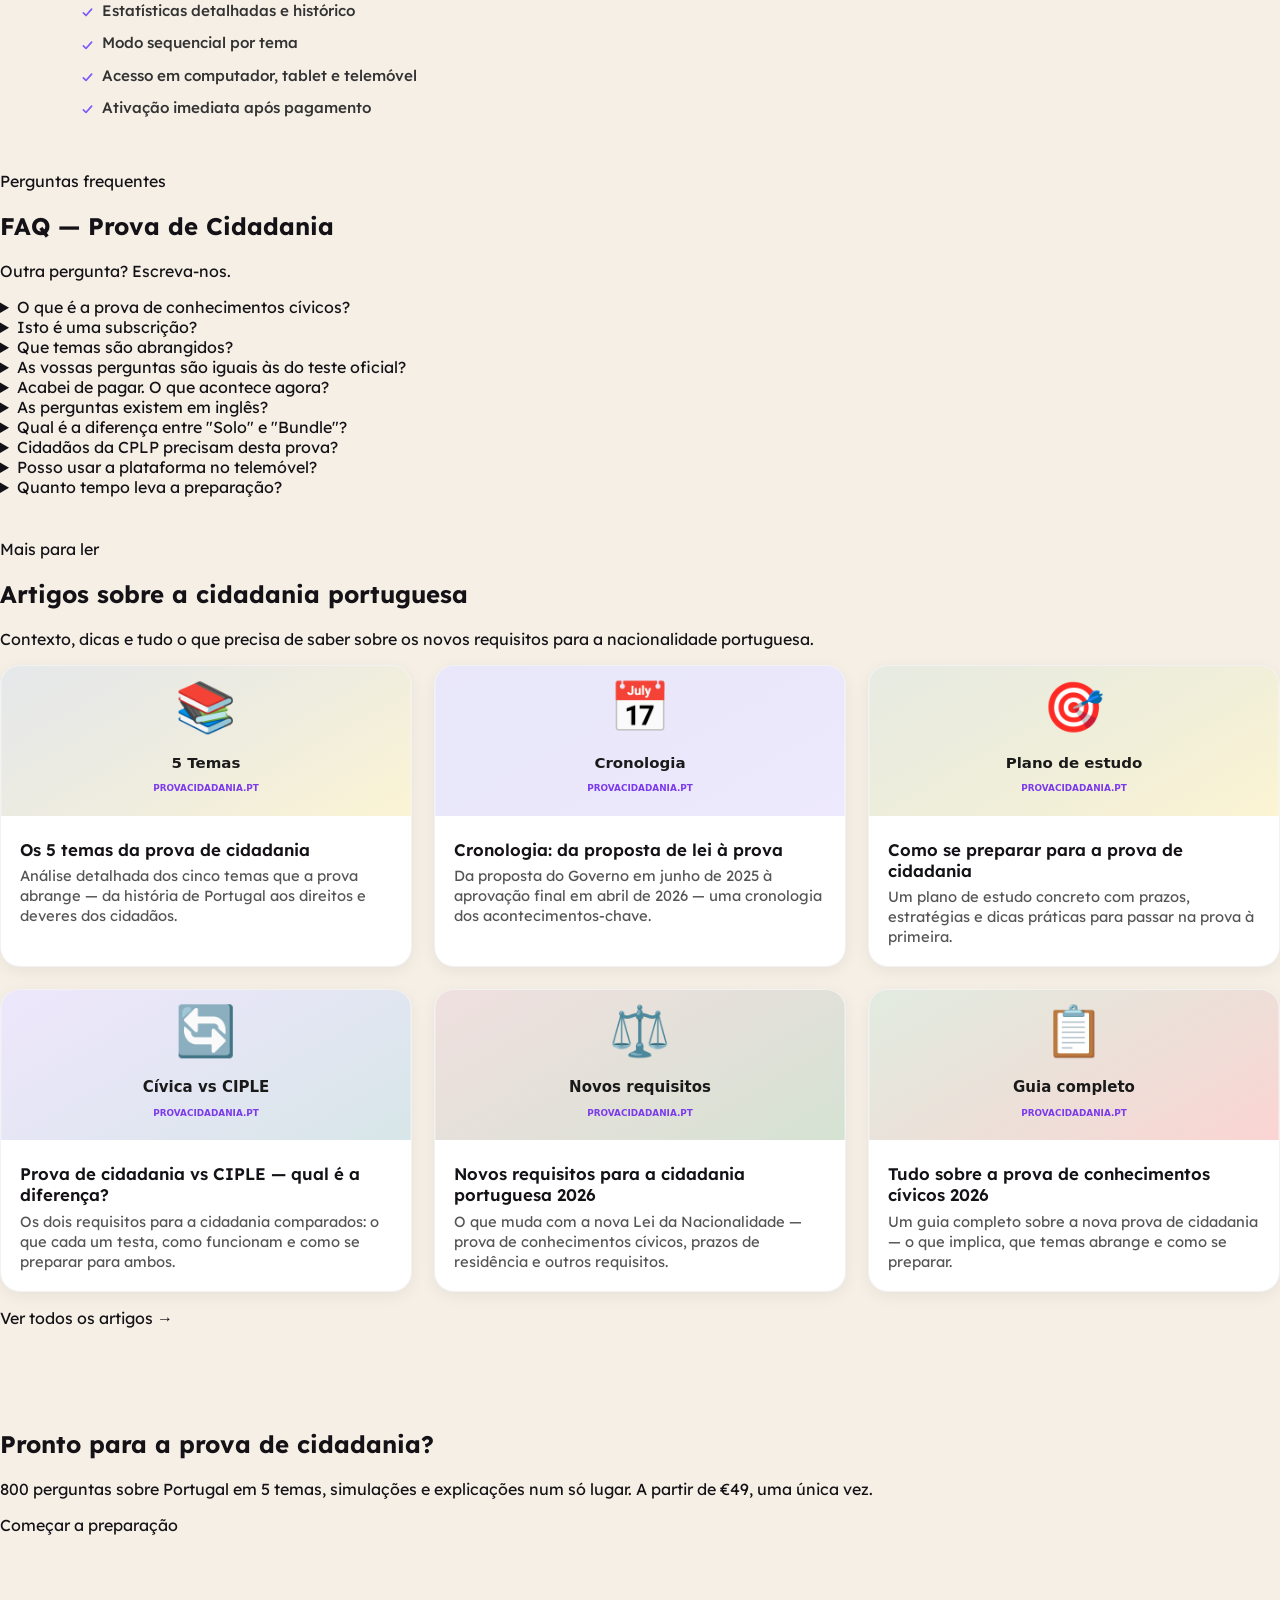
==== commit 0407f646: "gjhgj" ====
--- a/index.html
+++ b/index.html
@@ -48,7 +48,7 @@
   <meta name="viewport" content="width=device-width, initial-scale=1" />
   <link href="https://fonts.googleapis.com/css2?family=Lexend:wght@300;400;500;600;700&display=swap" rel="stylesheet">
   <link rel="stylesheet" href="/assets/css/newhome.css">
-  <link rel="stylesheet" href="/assets/css/home-v2.css">
+  <link rel="stylesheet" href="https://civiclearn.com/assets/css/presale-home.css?v=2">
 
   <!-- Pricing + bundle styles -->
   <style>
@@ -535,6 +535,7 @@
 
 <!-- HOME TEST -->
 <script src="/assets/js/hometest-provacidadania.js"></script>
+<script src="https://civiclearn.com/assets/js/presale-quiz.js?v=1"></script>
 
 
 <!-- FAQ ACCORDION -->
@@ -678,22 +679,5 @@
   if(q) new IntersectionObserver(function(e){quizVisible=e[0].isIntersecting;upd();},{threshold:.05}).observe(q);
 })();
 </script>
-<script>
-/* Phones: free questions become a swipeable row and auto-advance after each answer */
-(function(){
-  var c=document.getElementById('inline-test-questions'); if(!c||!window.matchMedia) return;
-  var mq=window.matchMedia('(max-width:860px)');
-  c.addEventListener('click',function(e){
-    var b=e.target.closest&&e.target.closest('.inline-option-btn'); if(!b||!mq.matches) return;
-    var card=b.closest('.inline-question-card'); if(!card) return;
-    var wrong=!!card.querySelector('.inline-wrong');
-    setTimeout(function(){
-      var n=card.nextElementSibling; if(!n) return;
-      var pad=parseInt(getComputedStyle(c).paddingLeft,10)||0;
-      c.scrollTo({left:n.offsetLeft-pad,behavior:'smooth'});
-    }, wrong?2000:1000);
-  });
-})();
-</script>
 </body>
 </html>
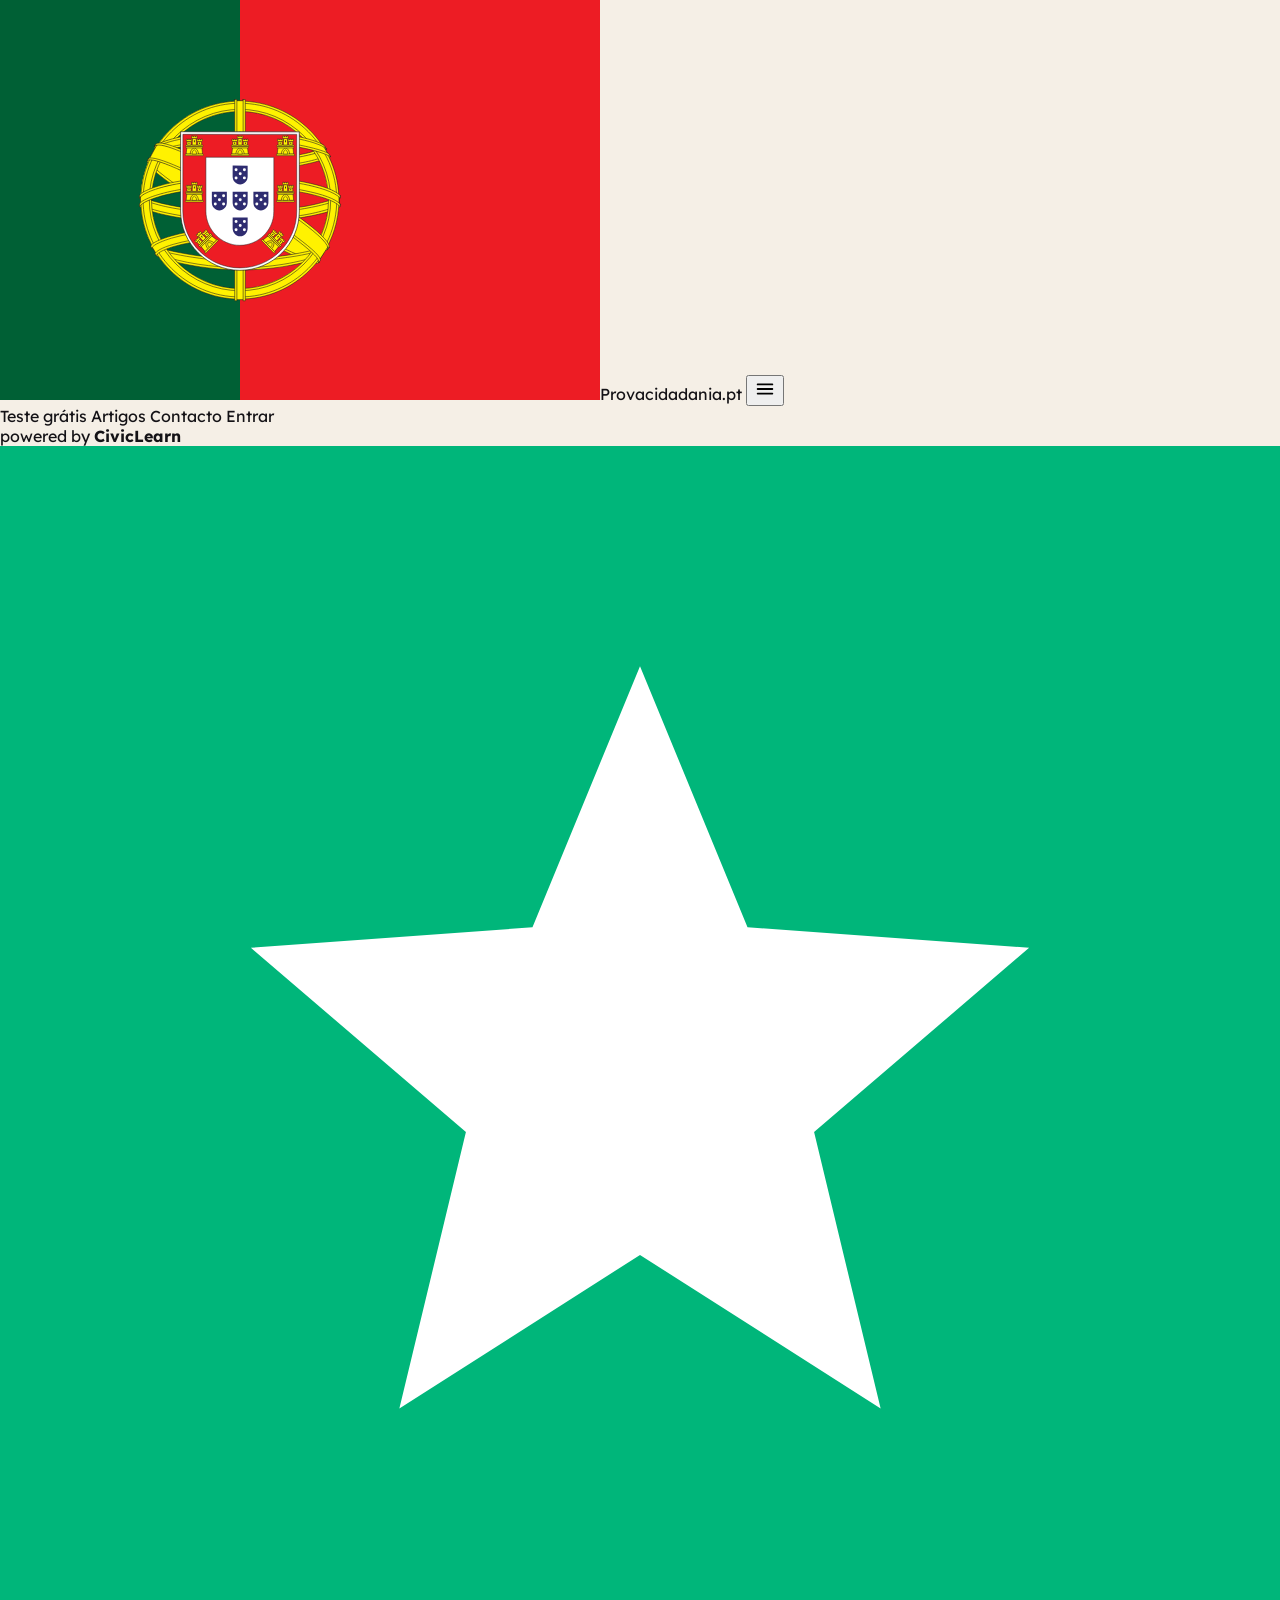
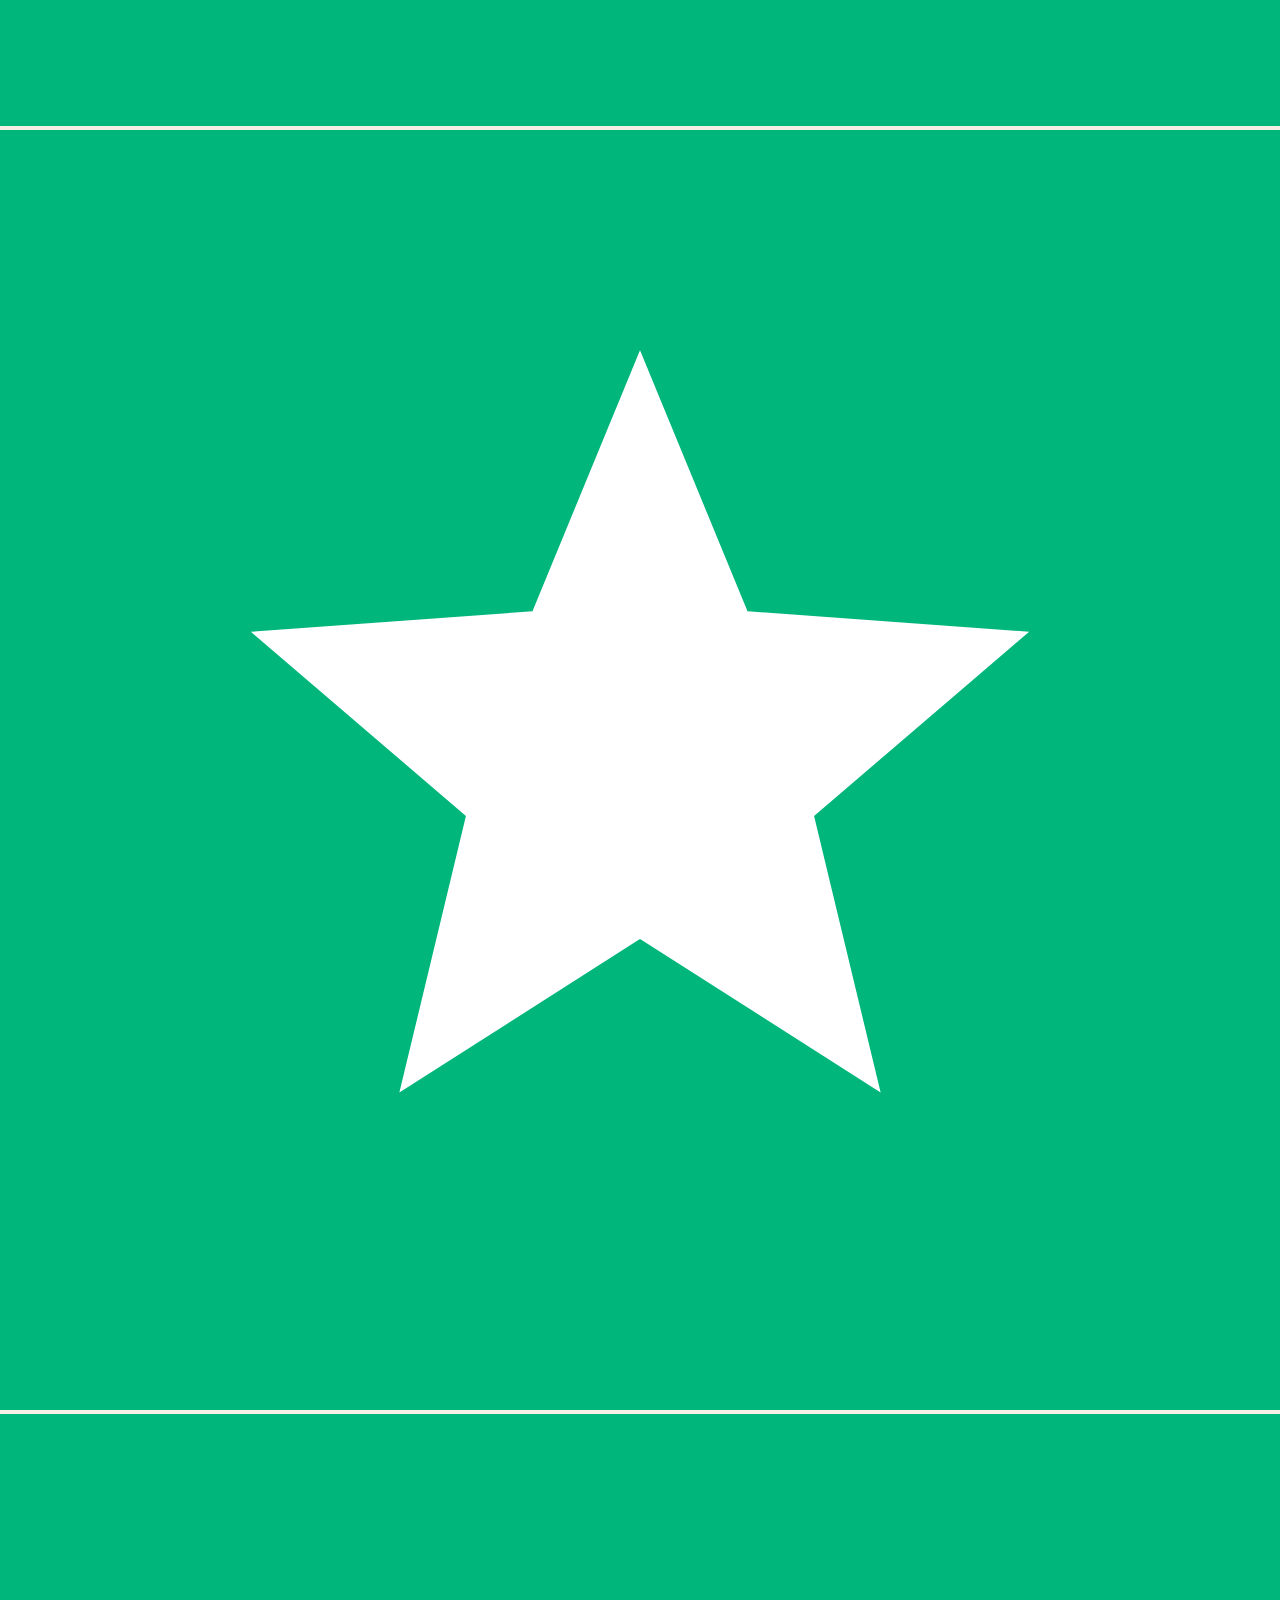
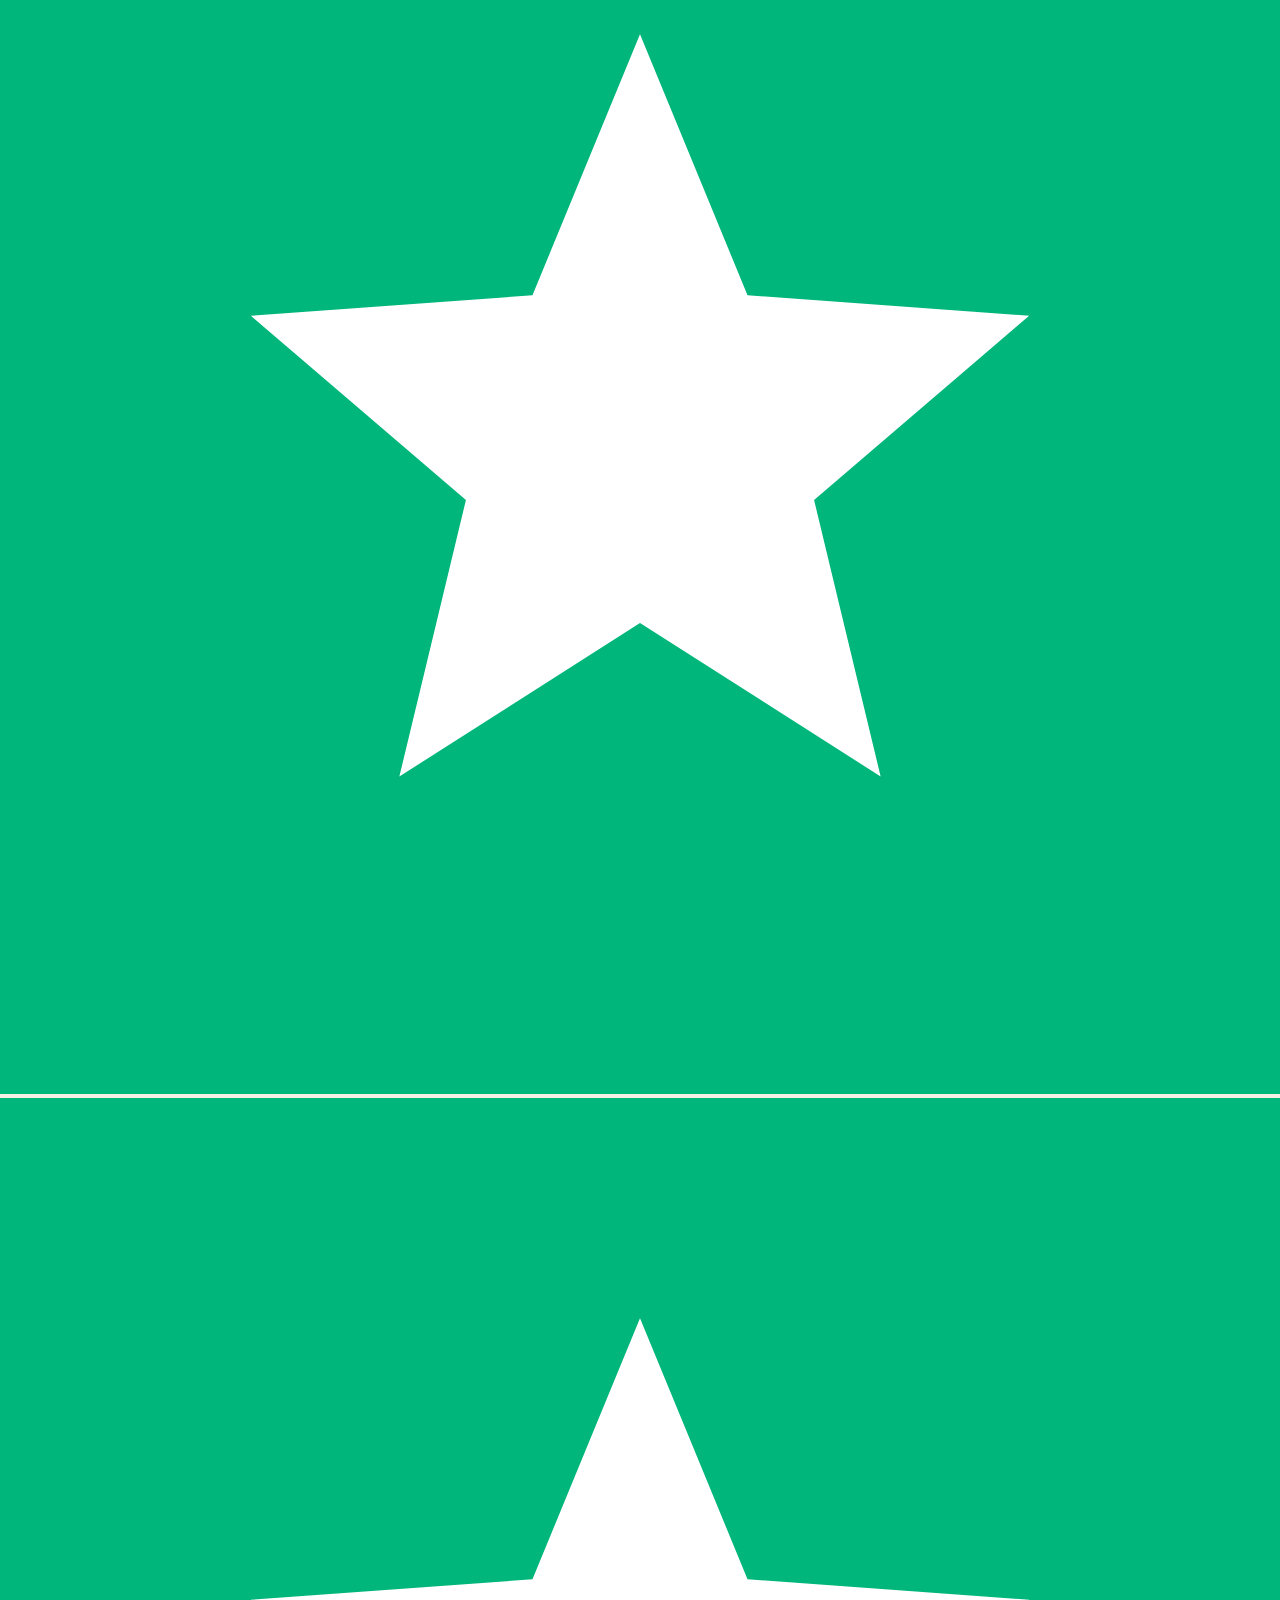
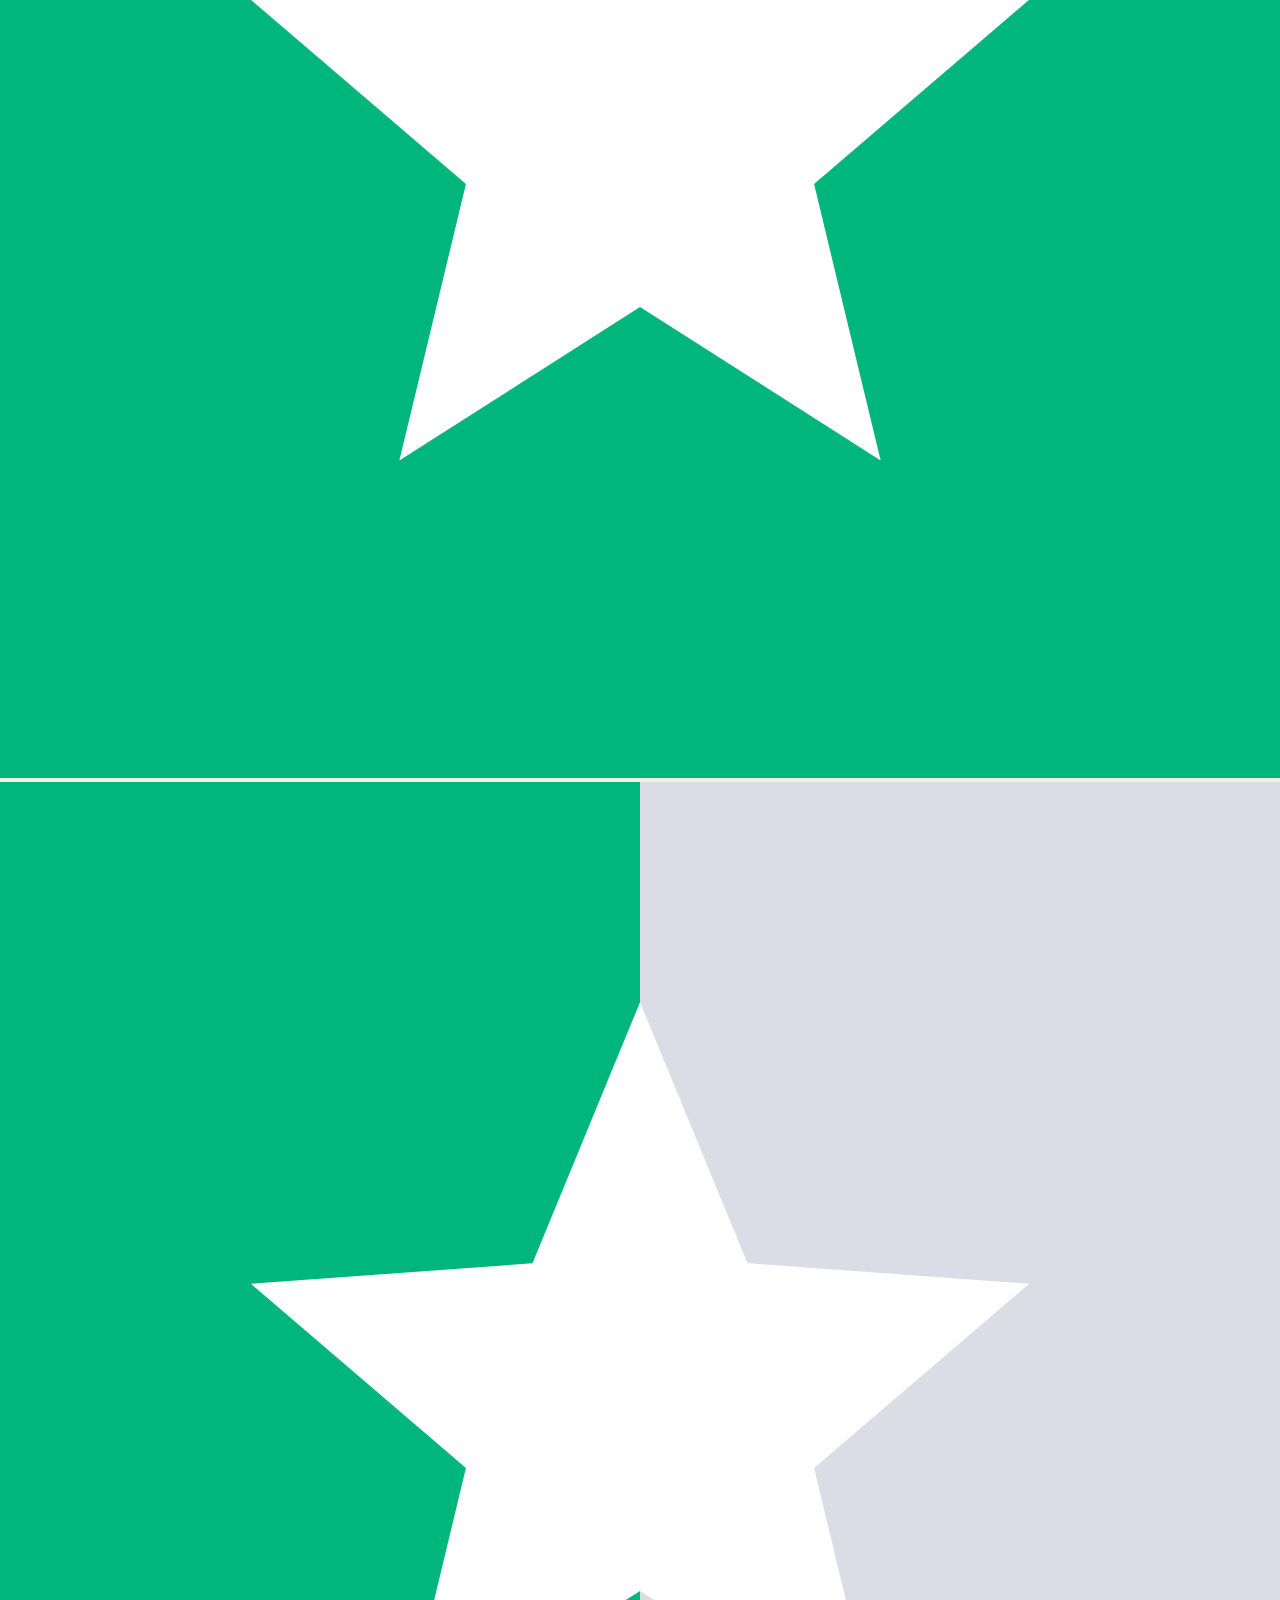
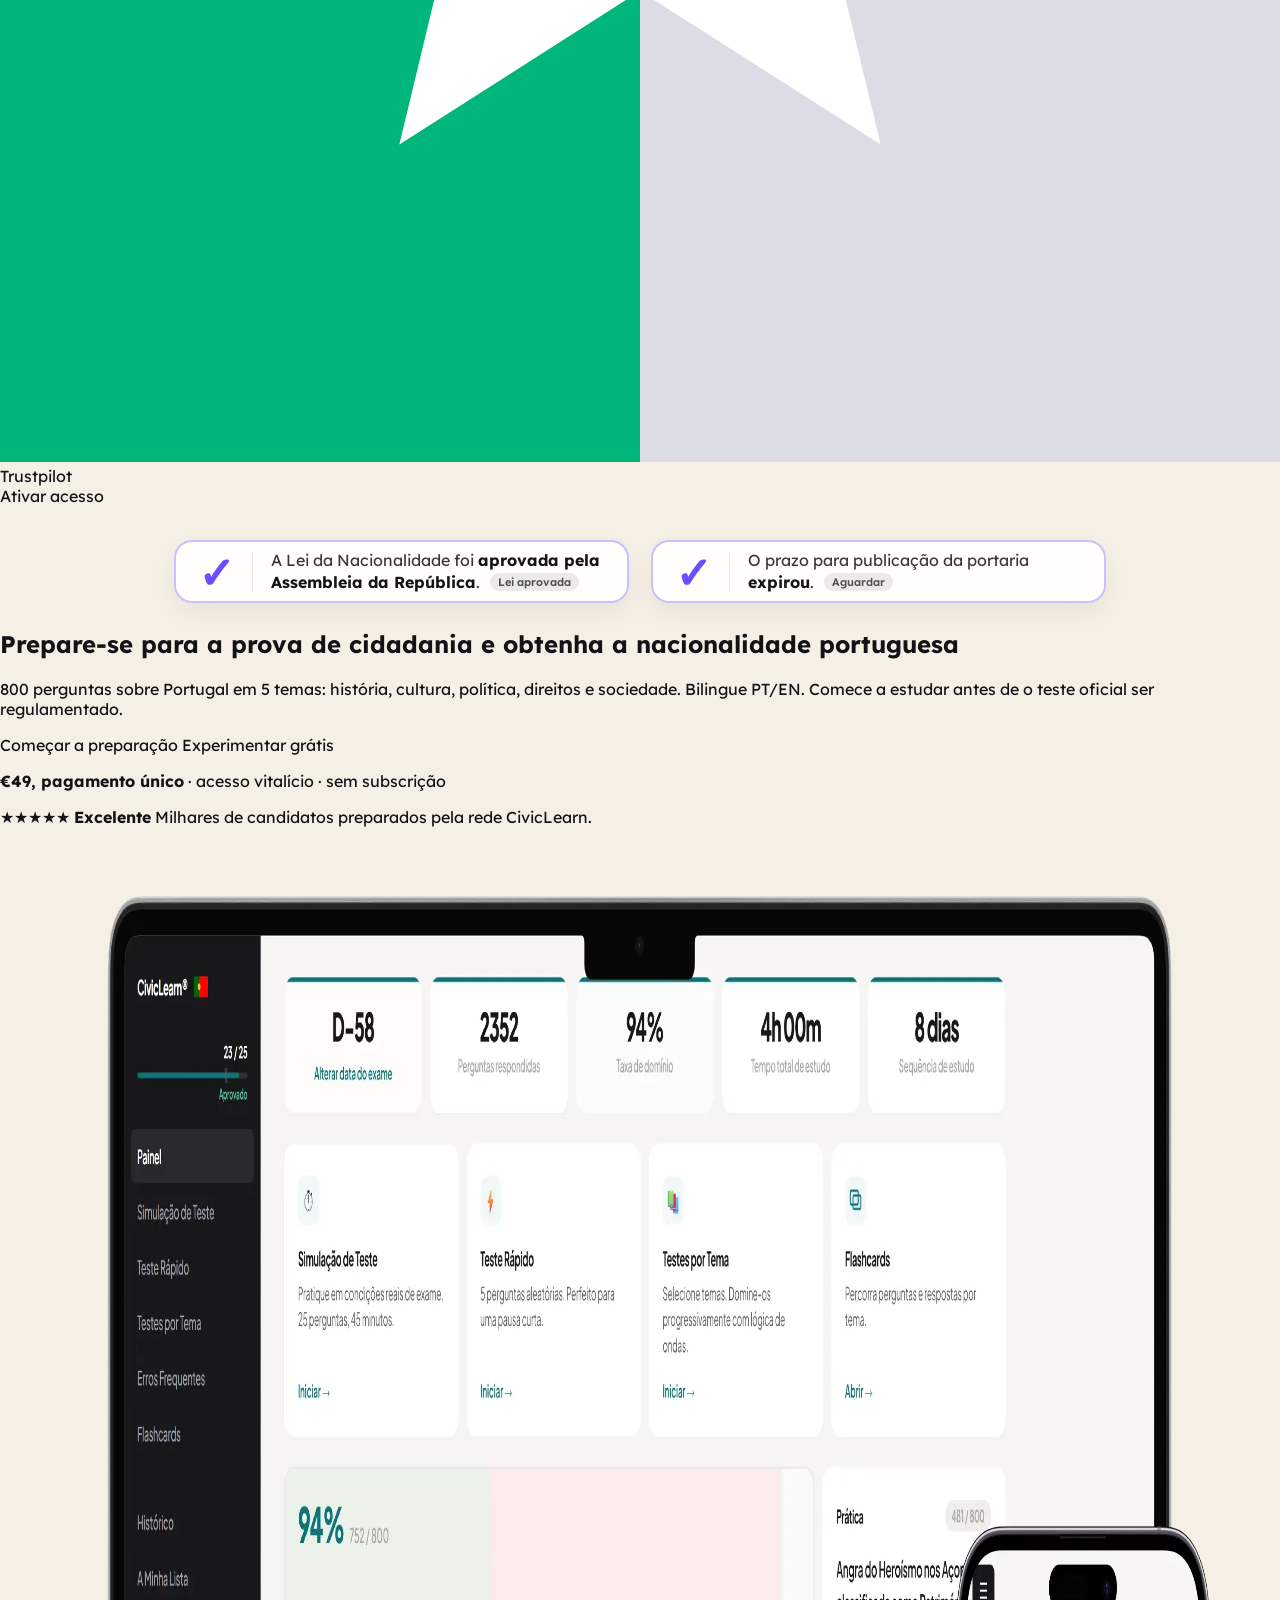
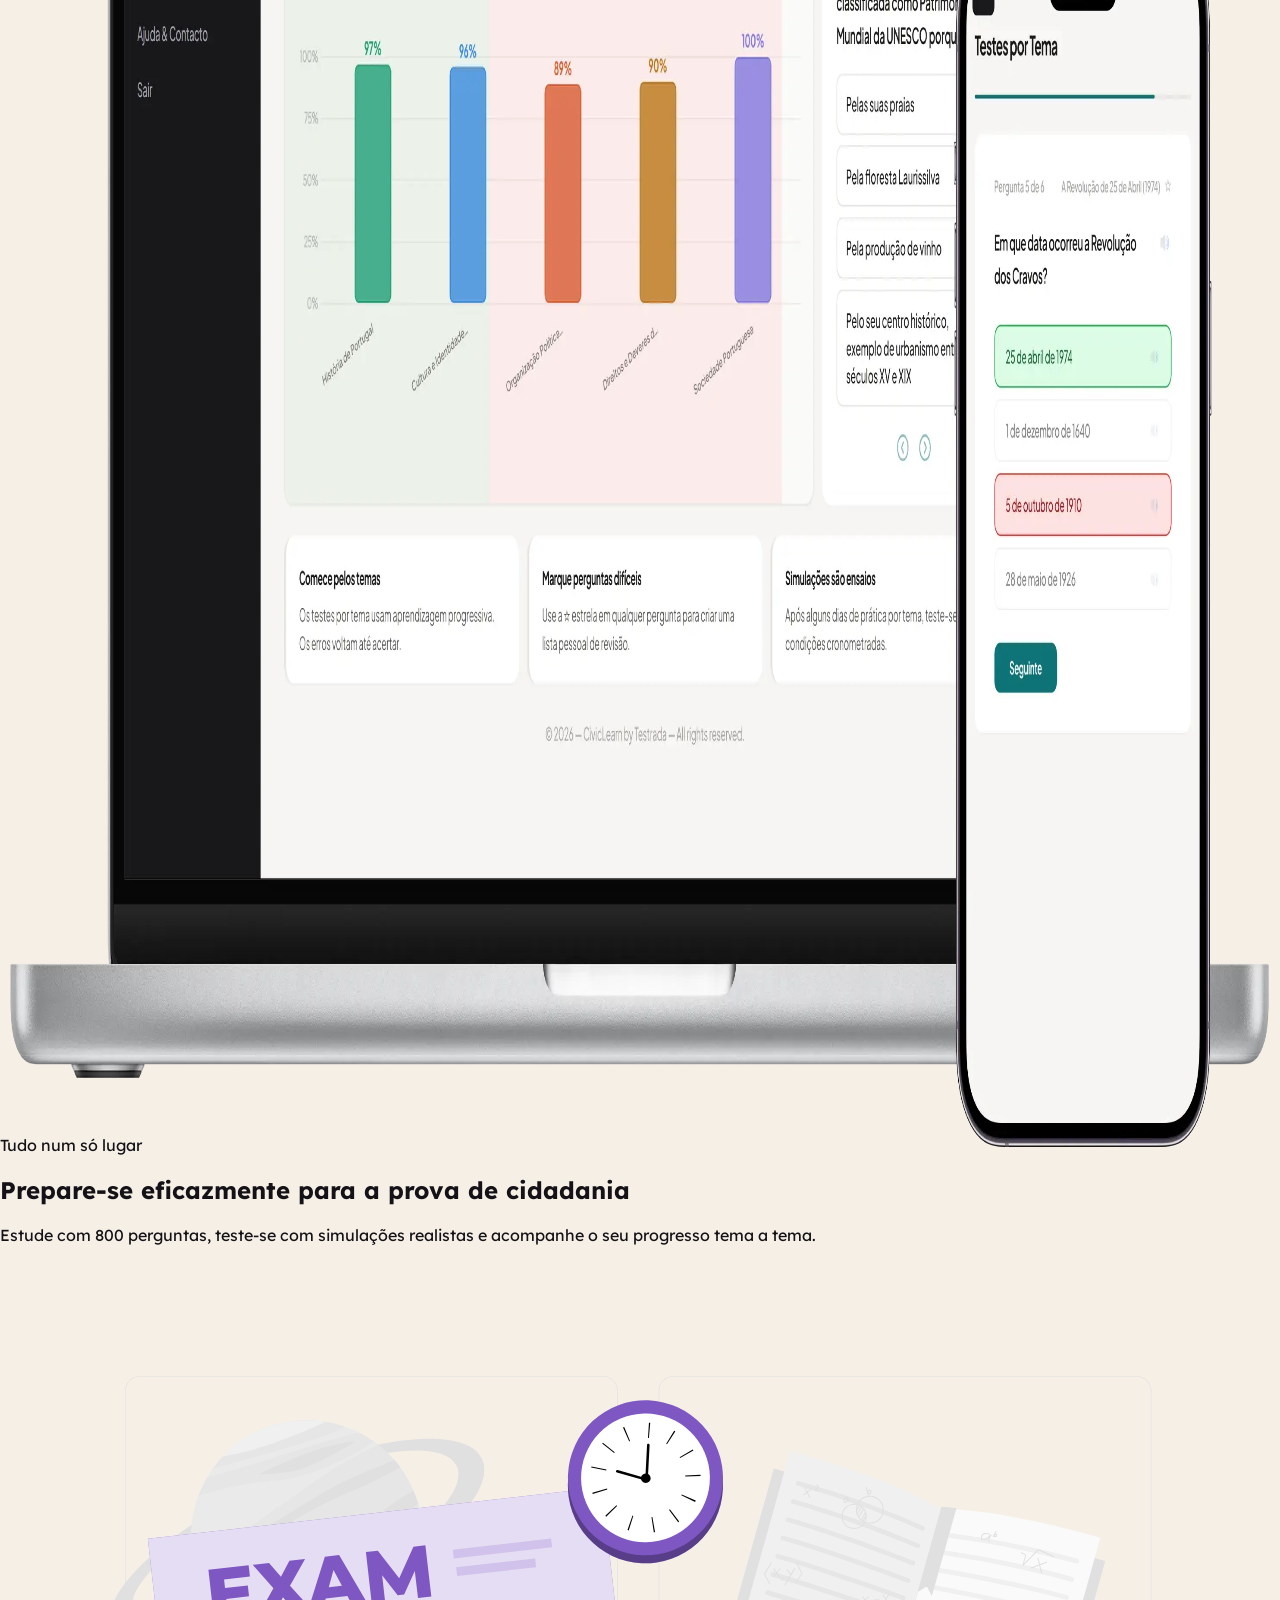
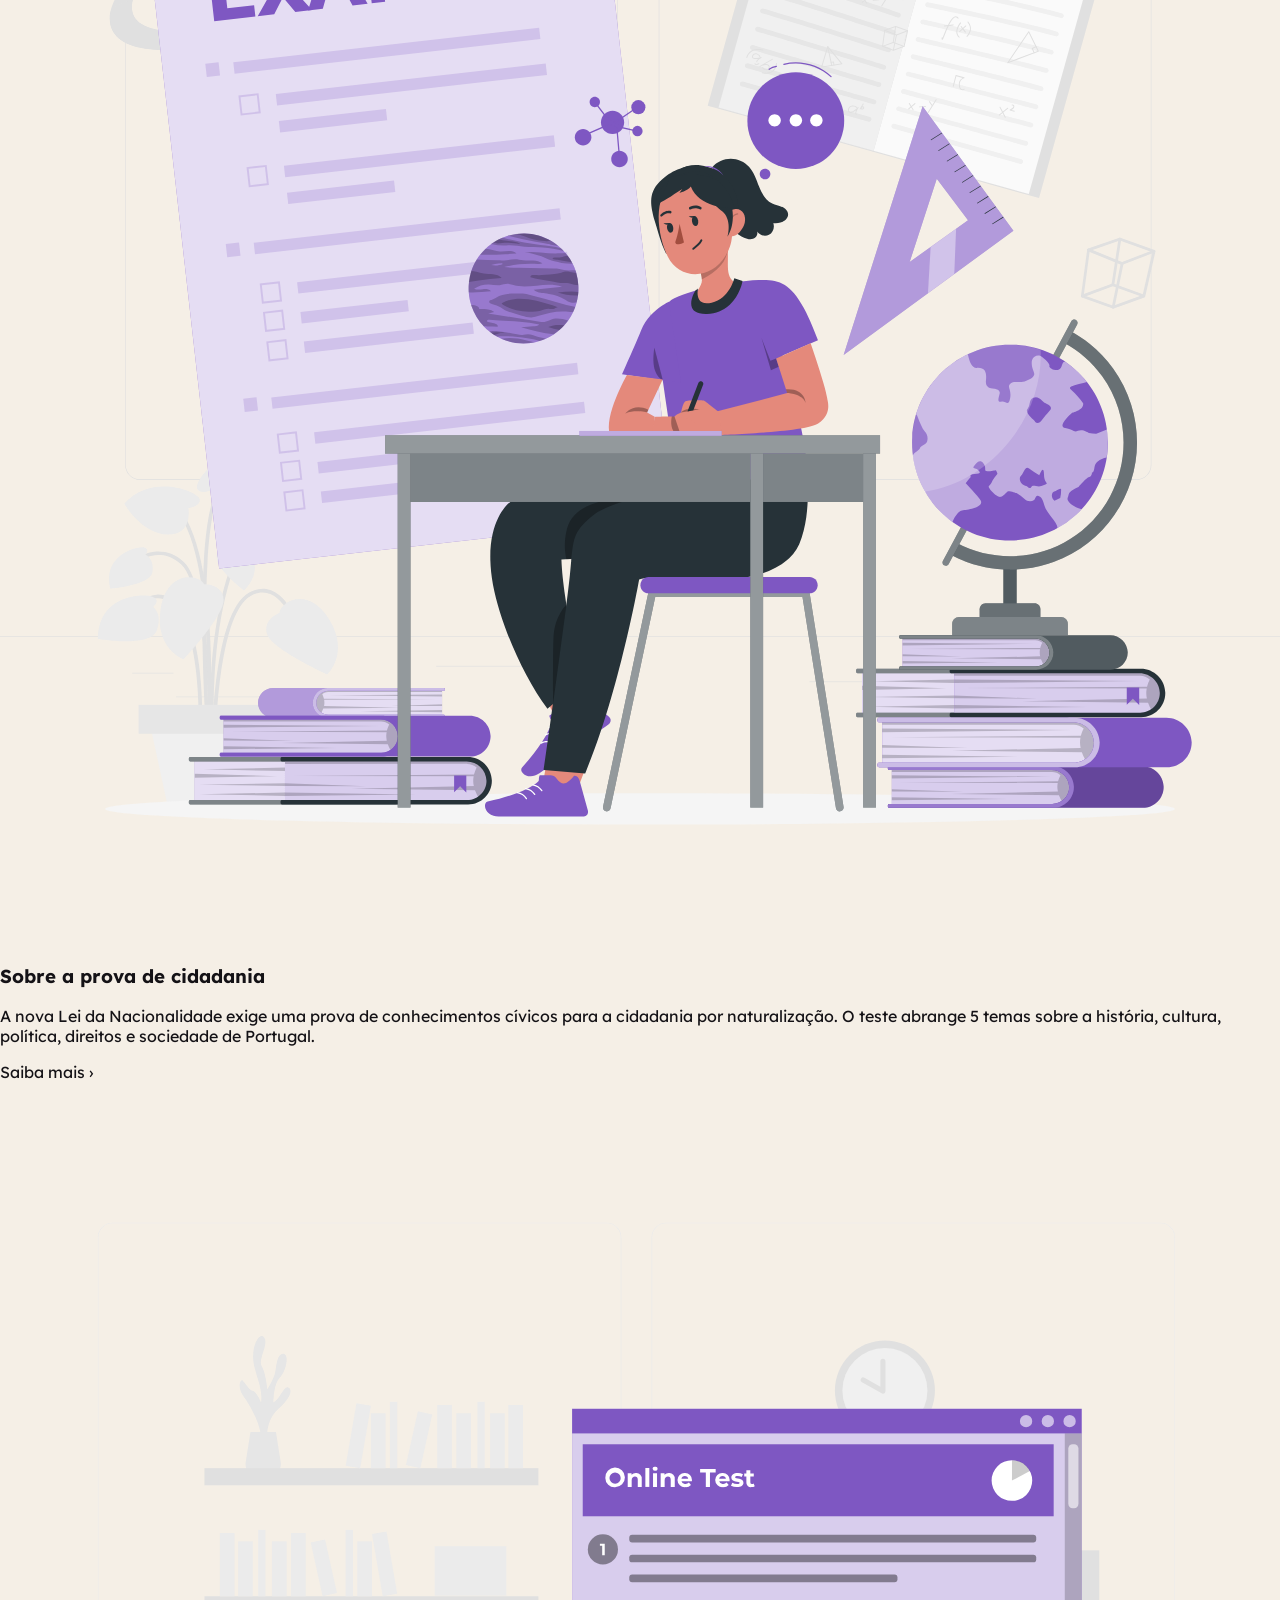
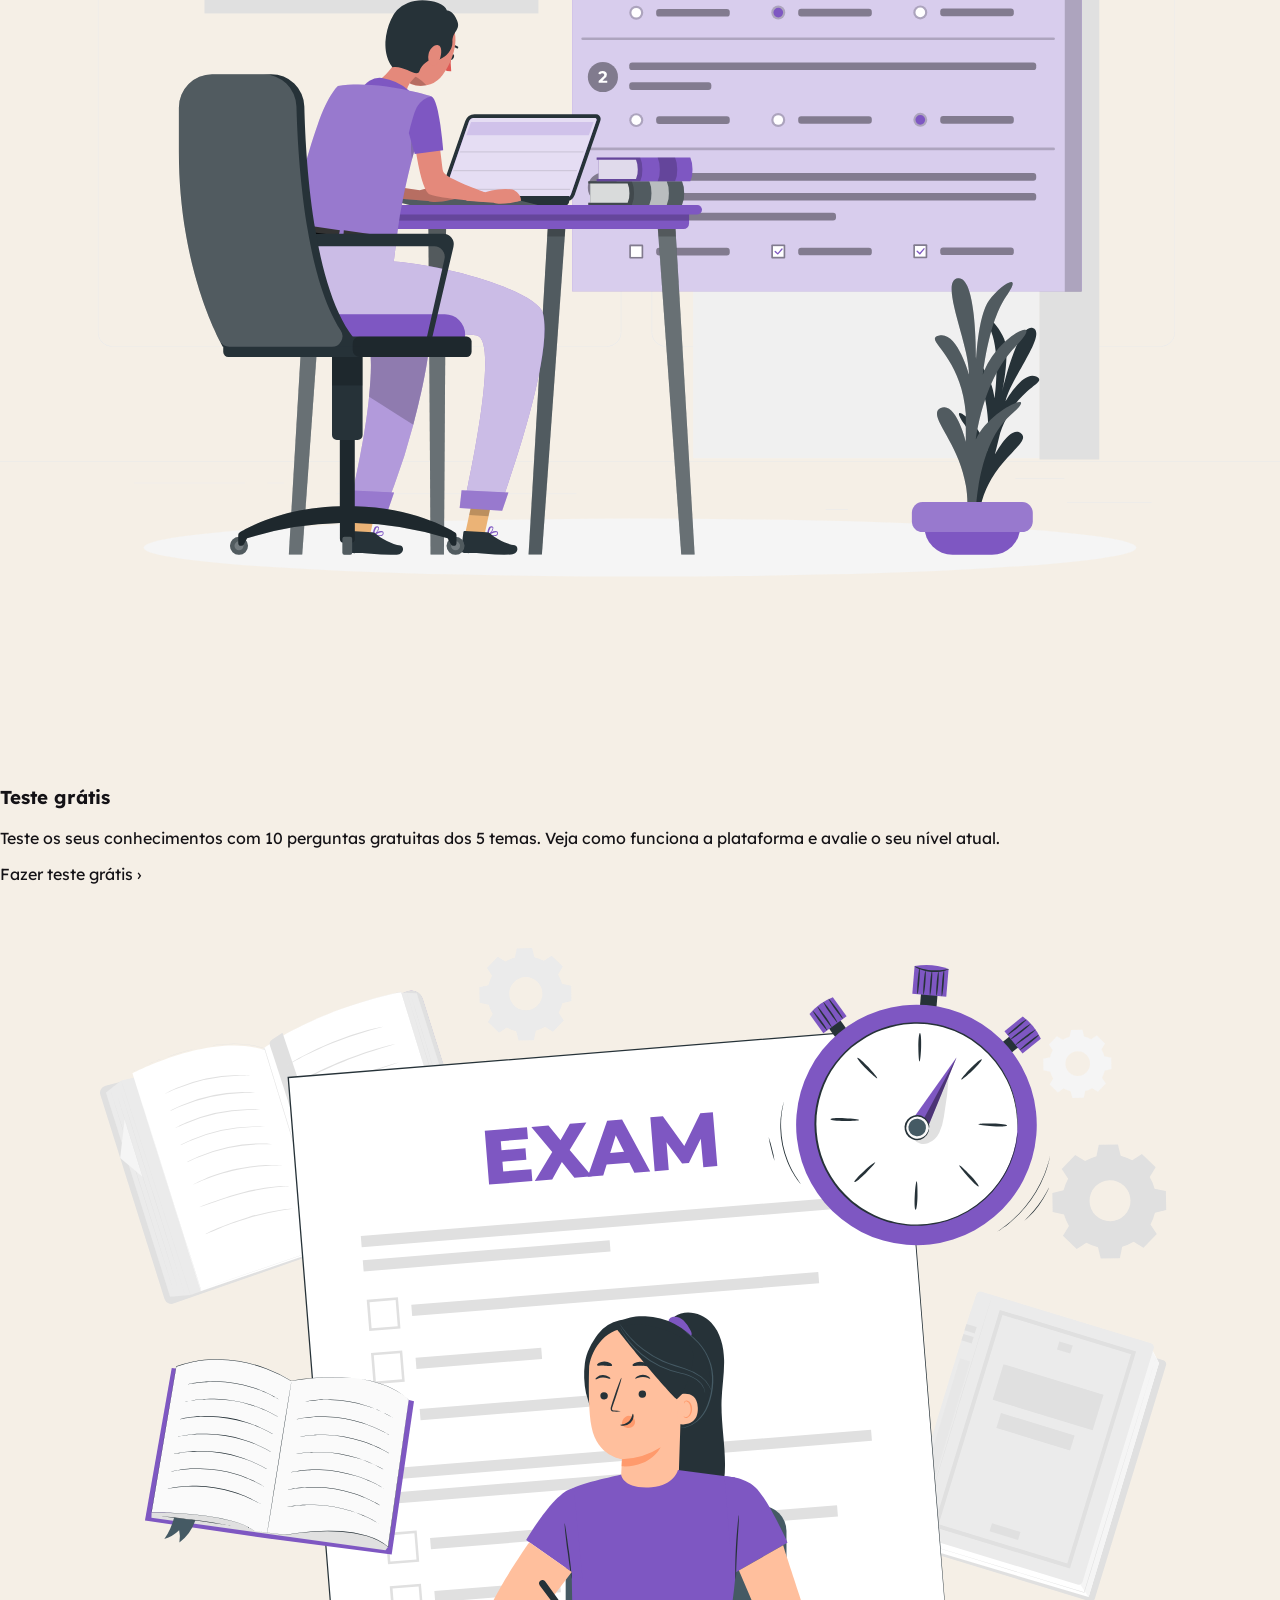
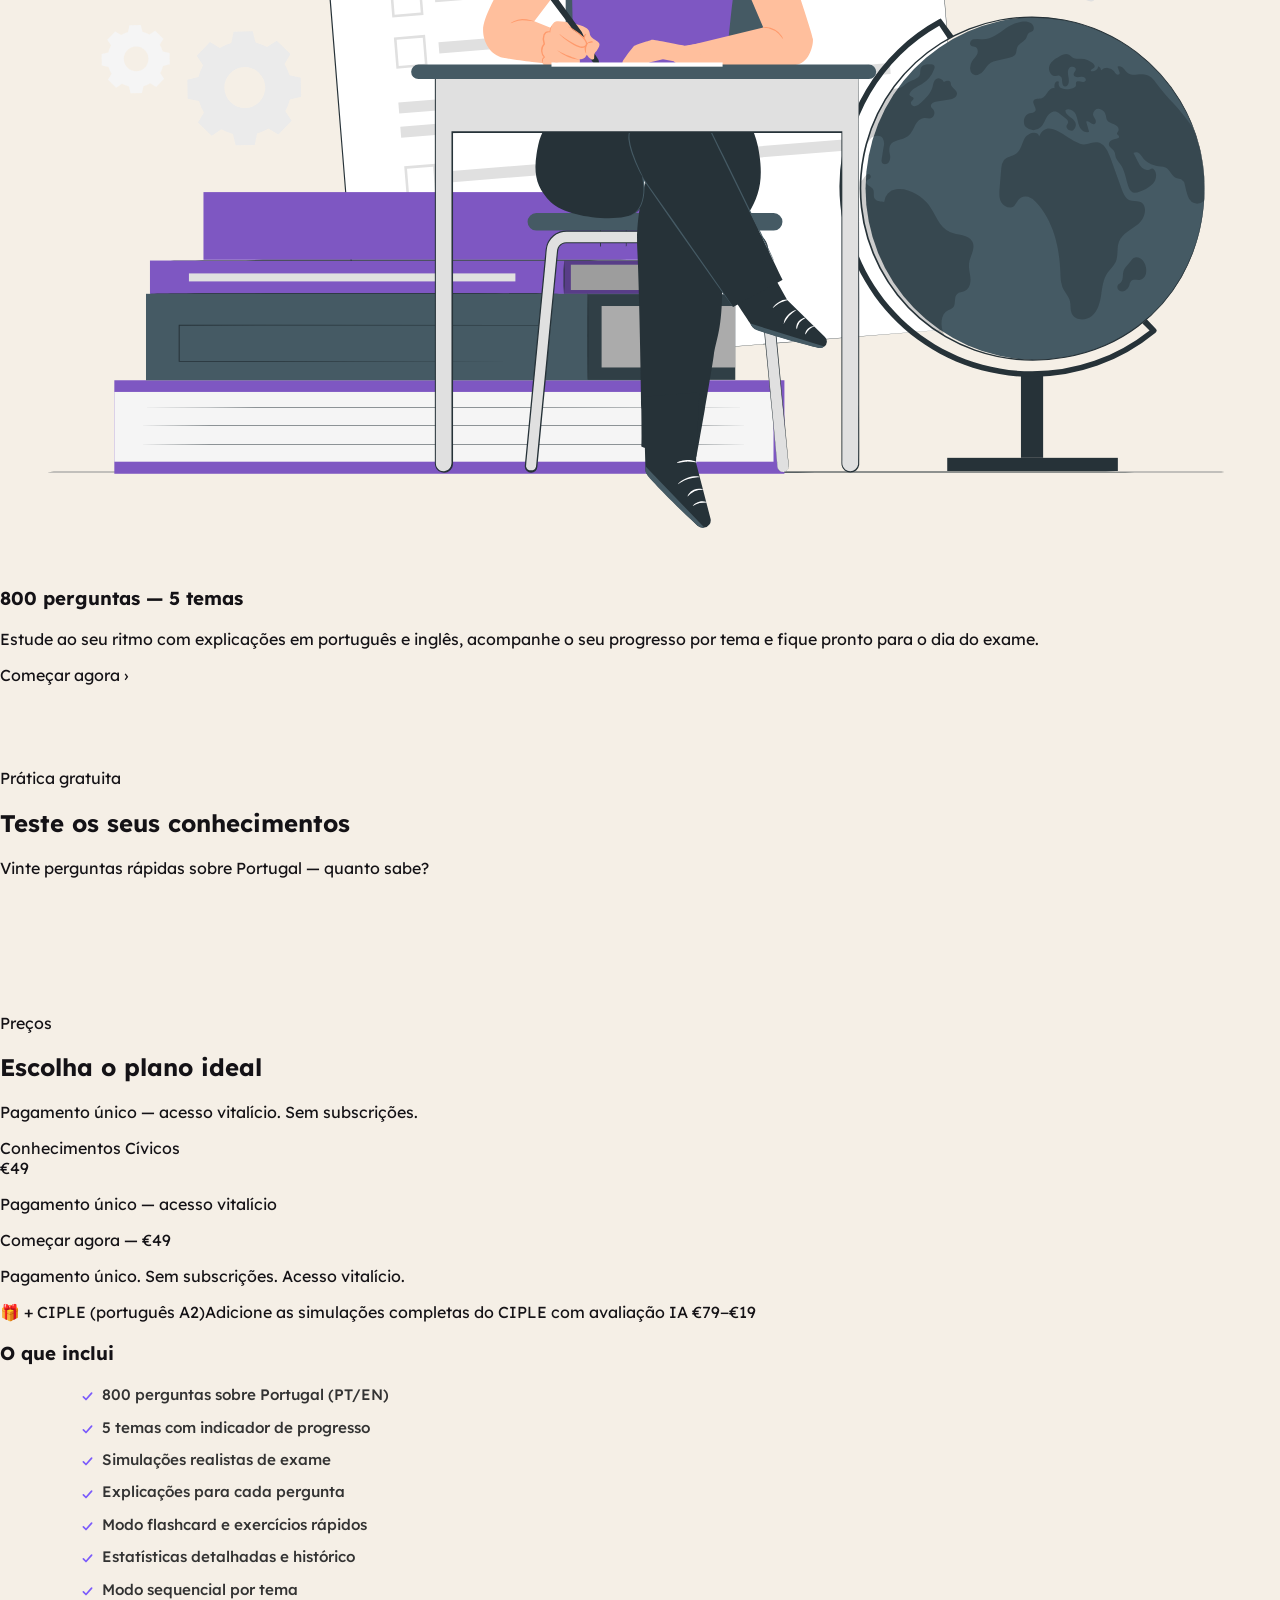
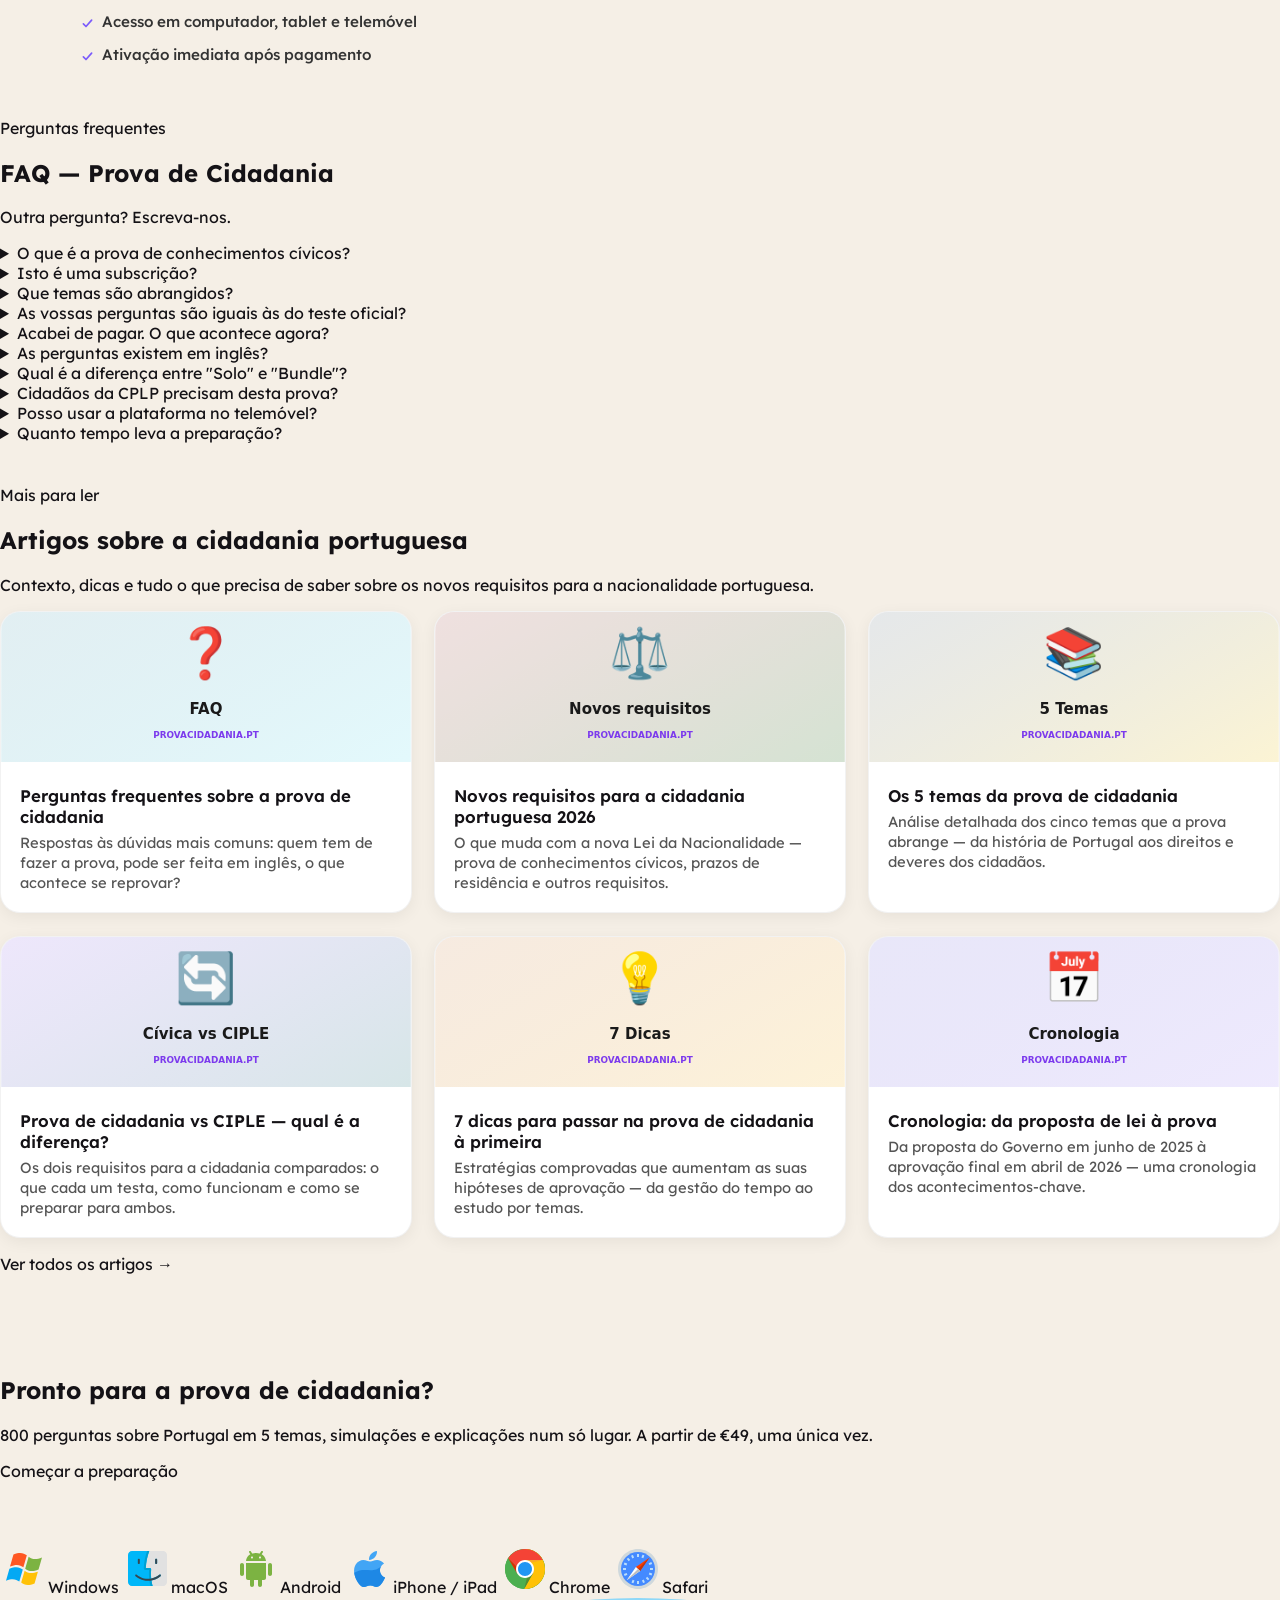
==== commit 7e4655b8: "Update index.html" ====
--- a/index.html
+++ b/index.html
@@ -48,7 +48,7 @@
   <meta name="viewport" content="width=device-width, initial-scale=1" />
   <link href="https://fonts.googleapis.com/css2?family=Lexend:wght@300;400;500;600;700&display=swap" rel="stylesheet">
   <link rel="stylesheet" href="/assets/css/newhome.css">
-  <link rel="stylesheet" href="https://civiclearn.com/assets/css/presale-home.css?v=2">
+  <link rel="stylesheet" href="https://civiclearn.com/assets/css/presale-home.css?v=9">
 
   <!-- Pricing + bundle styles -->
   <style>
@@ -419,23 +419,20 @@
       <h2>Escolha o plano ideal</h2>
       <p>Pagamento único — acesso vitalício. Sem subscrições.</p>
     </div>
-    <div class="pricing-toggle-row">
-<button class="pricing-toggle-btn active" data-plan="solo">
-      Conhecimentos Cívicos
-    </button>
-<button class="pricing-toggle-btn" data-plan="bundle">
-      Cidadania + CIPLE <span class="bundle-badge">Poupe €19</span>
-</button>
-</div>
+    
     <div class="price-card">
       <div class="price-left">
         <span class="price-tag" id="pricing-tag-text">Conhecimentos Cívicos</span>
         <div class="price-amount" id="pricing-amount">€49</div>
         <p class="price-sub">Pagamento único — acesso vitalício</p>
-        <div class="bundle-saving" id="pricing-saving">€49 + €49 = €98 → paga apenas €79</div>
         
         <a class="btn btn-primary" href="https://civiclearn.com/portugal/checkout" id="pricing-cta-link">Começar agora — €49</a>
         <p class="price-note">Pagamento único. Sem subscrições. Acesso vitalício.</p>
+        <a class="bundle-strip" href="https://civiclearn.com/portugal/checkout?plan=bundle">
+          <span class="bundle-strip-icon" aria-hidden="true">🎁</span>
+          <span class="bundle-strip-body"><span class="bundle-strip-headline" id="bsHead">+ CIPLE (português A2)</span><span class="bundle-strip-sub" id="bsSub">Adicione as simulações completas do CIPLE com avaliação IA</span></span>
+          <span class="bundle-strip-price"><span class="bundle-strip-amount">€79</span><span class="bundle-strip-save">−€19</span></span>
+        </a>
       </div>
       <div class="price-right">
         <h3>O que inclui</h3>
@@ -449,9 +446,6 @@
           <li>Modo sequencial por tema</li>
           <li>Acesso em computador, tablet e telemóvel</li>
           <li>Ativação imediata após pagamento</li>
-          <li class="bundle-extra">+ CIPLE: simulações completas de português</li>
-          <li class="bundle-extra">+ Compreensão oral e escrita, produção oral e escrita</li>
-          <li class="bundle-extra">+ Avaliação IA com feedback detalhado</li>
         </ul>
       </div>
     </div>
@@ -596,39 +590,7 @@
 </script>
 
 
-<!-- PRICING TOGGLE -->
-<script>
-(function () {
-  const btns = document.querySelectorAll(".pricing-toggle-btn");
-  const amount = document.getElementById("pricing-amount");
-  const tag = document.getElementById("pricing-tag-text");
-  const saving = document.getElementById("pricing-saving");
-  const cta = document.getElementById("pricing-cta-link");
-  const bundleExtras = document.querySelectorAll(".feature-list .bundle-extra");
-
-  function setPlan(plan) {
-    btns.forEach(b => b.classList.toggle("active", b.dataset.plan === plan));
-
-    if (plan === "bundle") {
-      amount.textContent = "€79";
-      tag.textContent = "Cidadania + CIPLE";
-      saving.classList.add("visible");
-      cta.textContent = "Começar agora — €79";
-      cta.href = "https://civiclearn.com/portugal/checkout?plan=bundle";
-      bundleExtras.forEach(el => el.classList.add("visible"));
-    } else {
-      amount.textContent = "€49";
-      tag.textContent = "Conhecimentos Cívicos";
-      saving.classList.remove("visible");
-      cta.textContent = "Começar agora — €49";
-      cta.href = "https://civiclearn.com/portugal/checkout";
-      bundleExtras.forEach(el => el.classList.remove("visible"));
-    }
-  }
-
-  btns.forEach(b => b.addEventListener("click", () => setPlan(b.dataset.plan)));
-})();
-</script>
+<!-- (old solo/bundle pricing switch removed Oct 2026: the bundle is a box under the price button) -->
 
 
 <!-- FOOTER YEAR -->
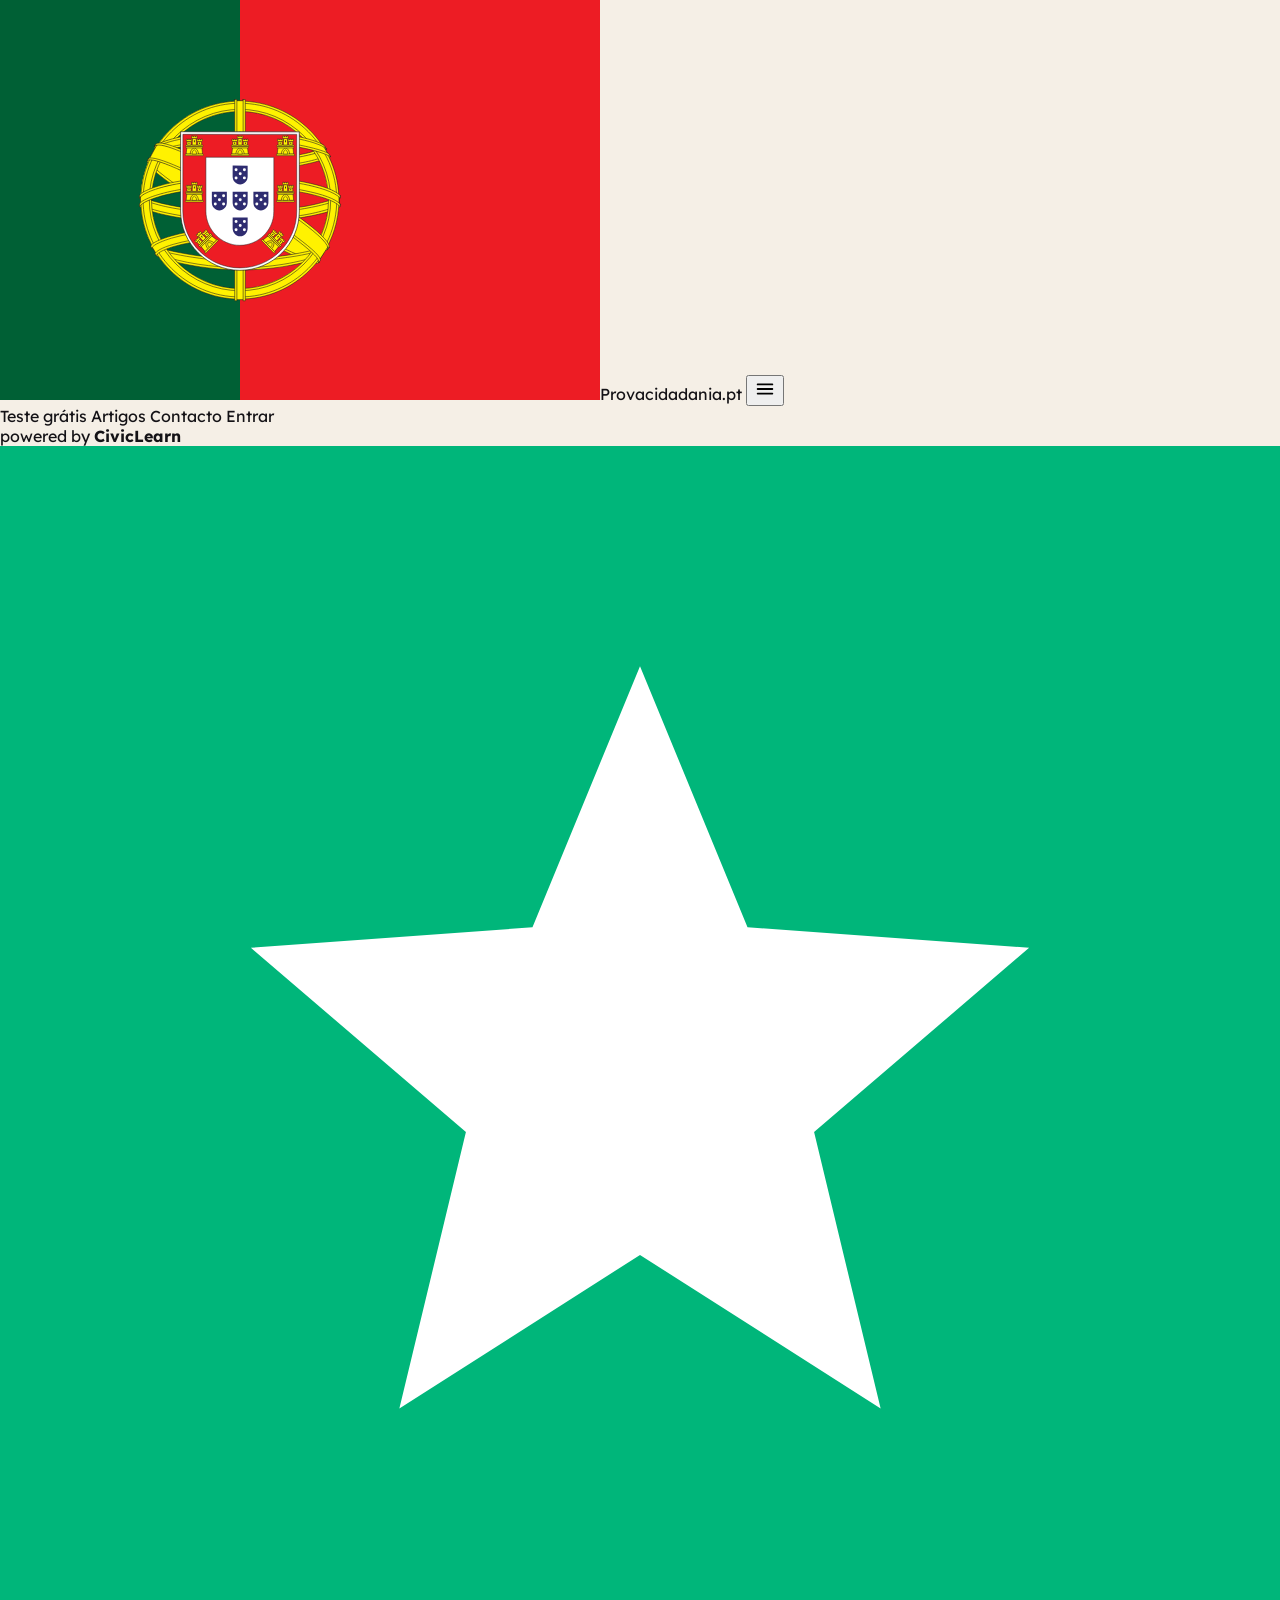
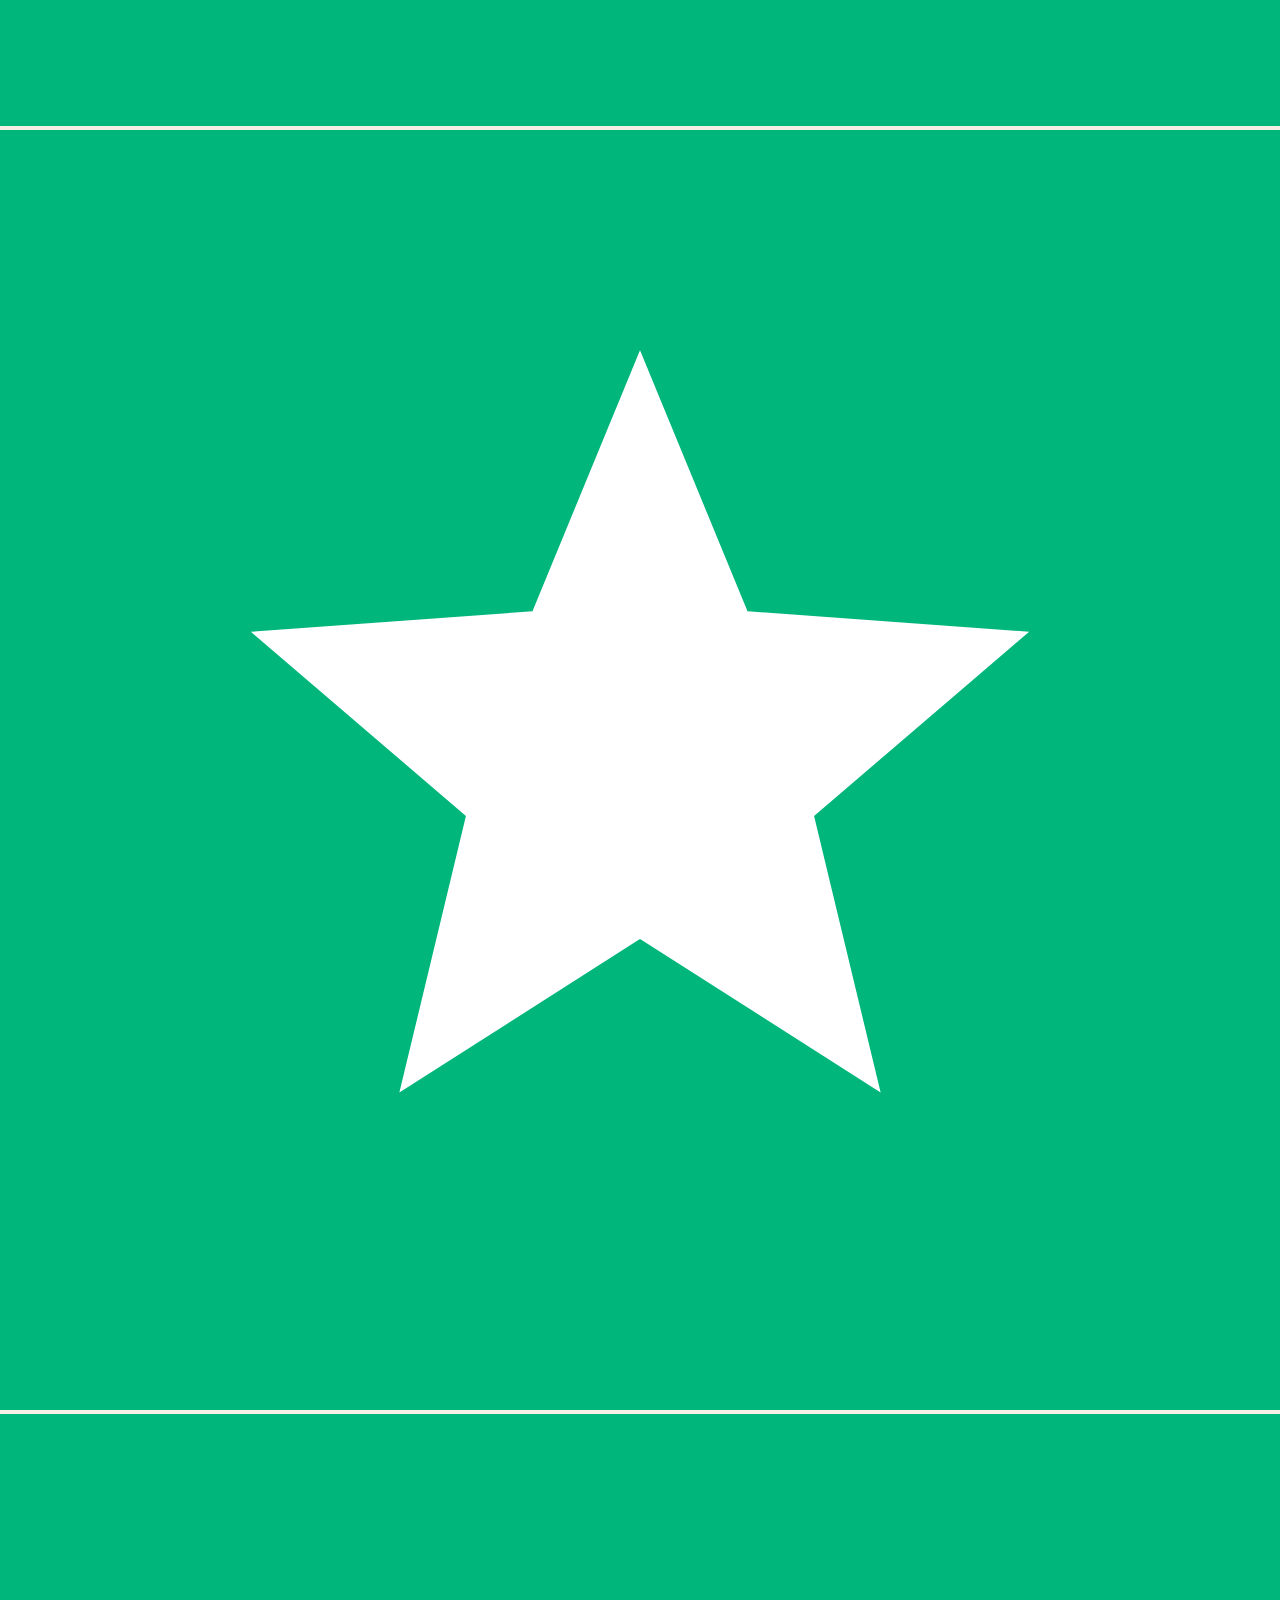
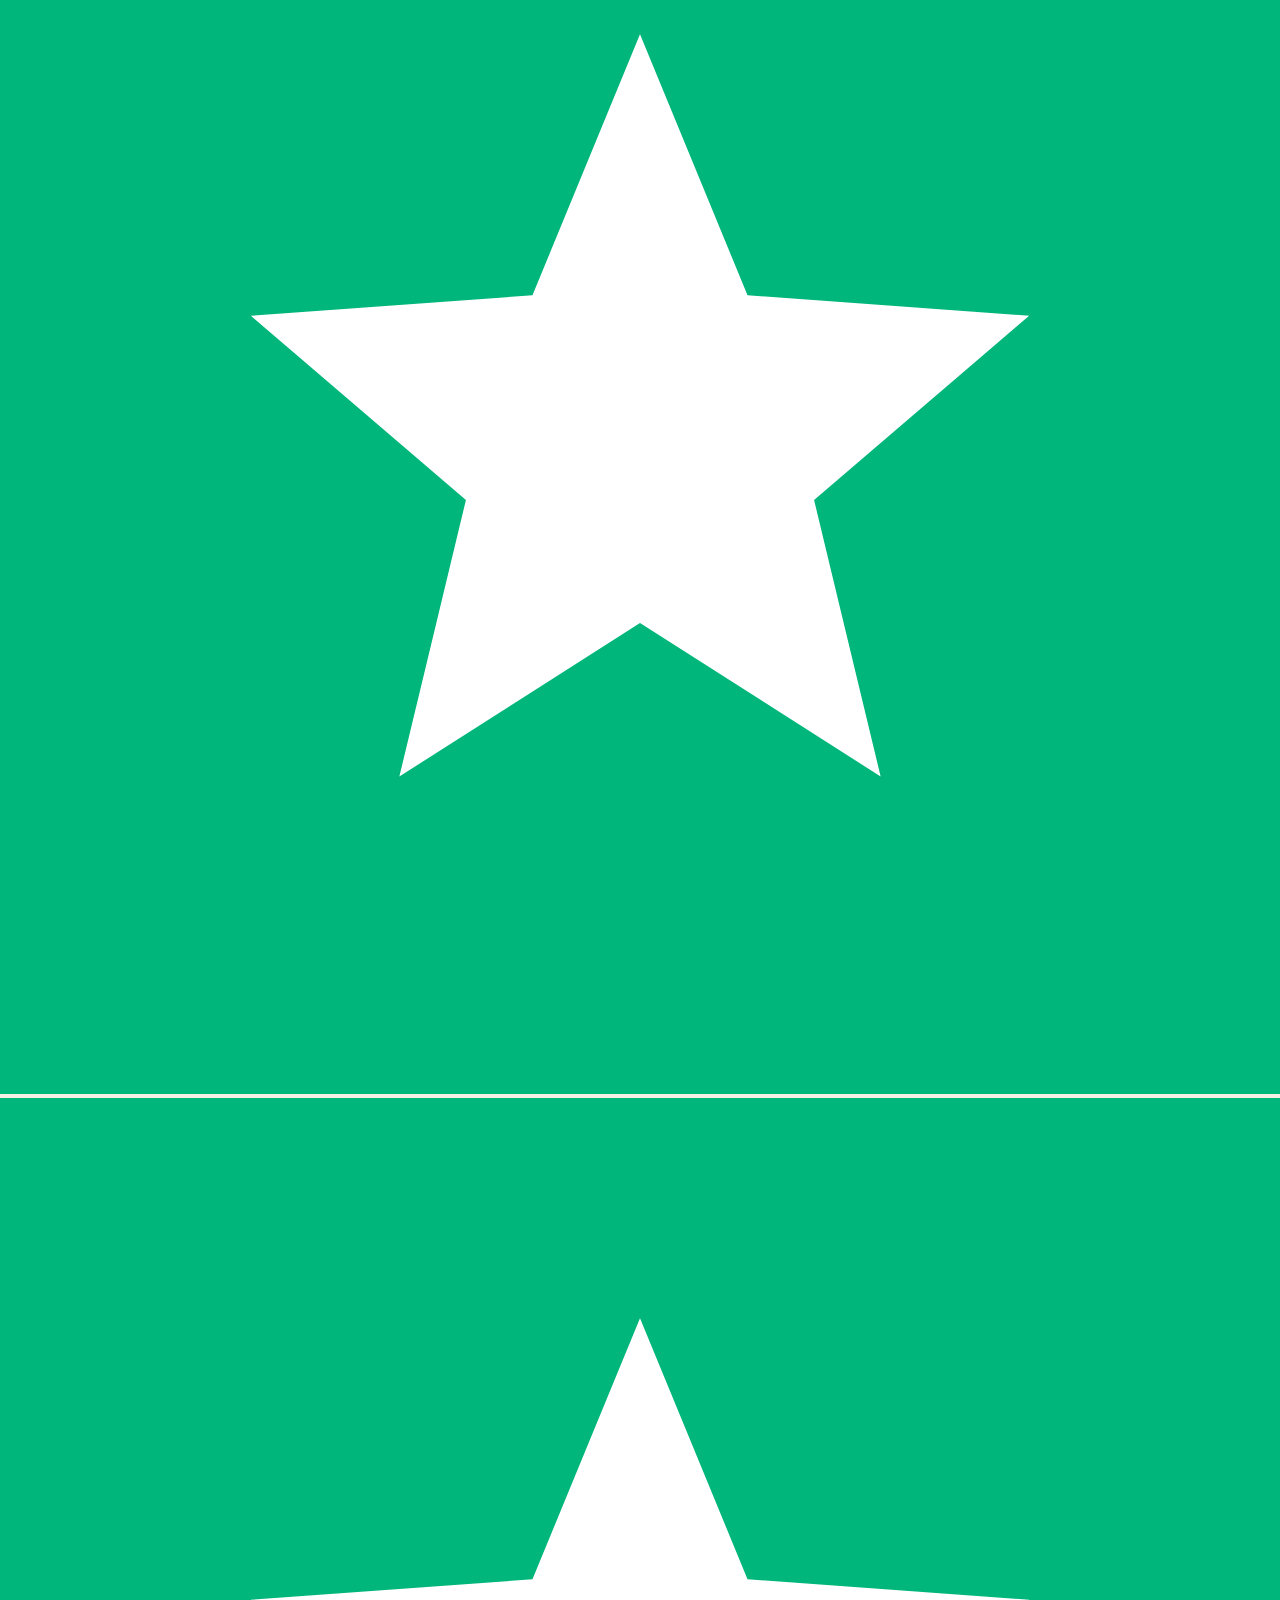
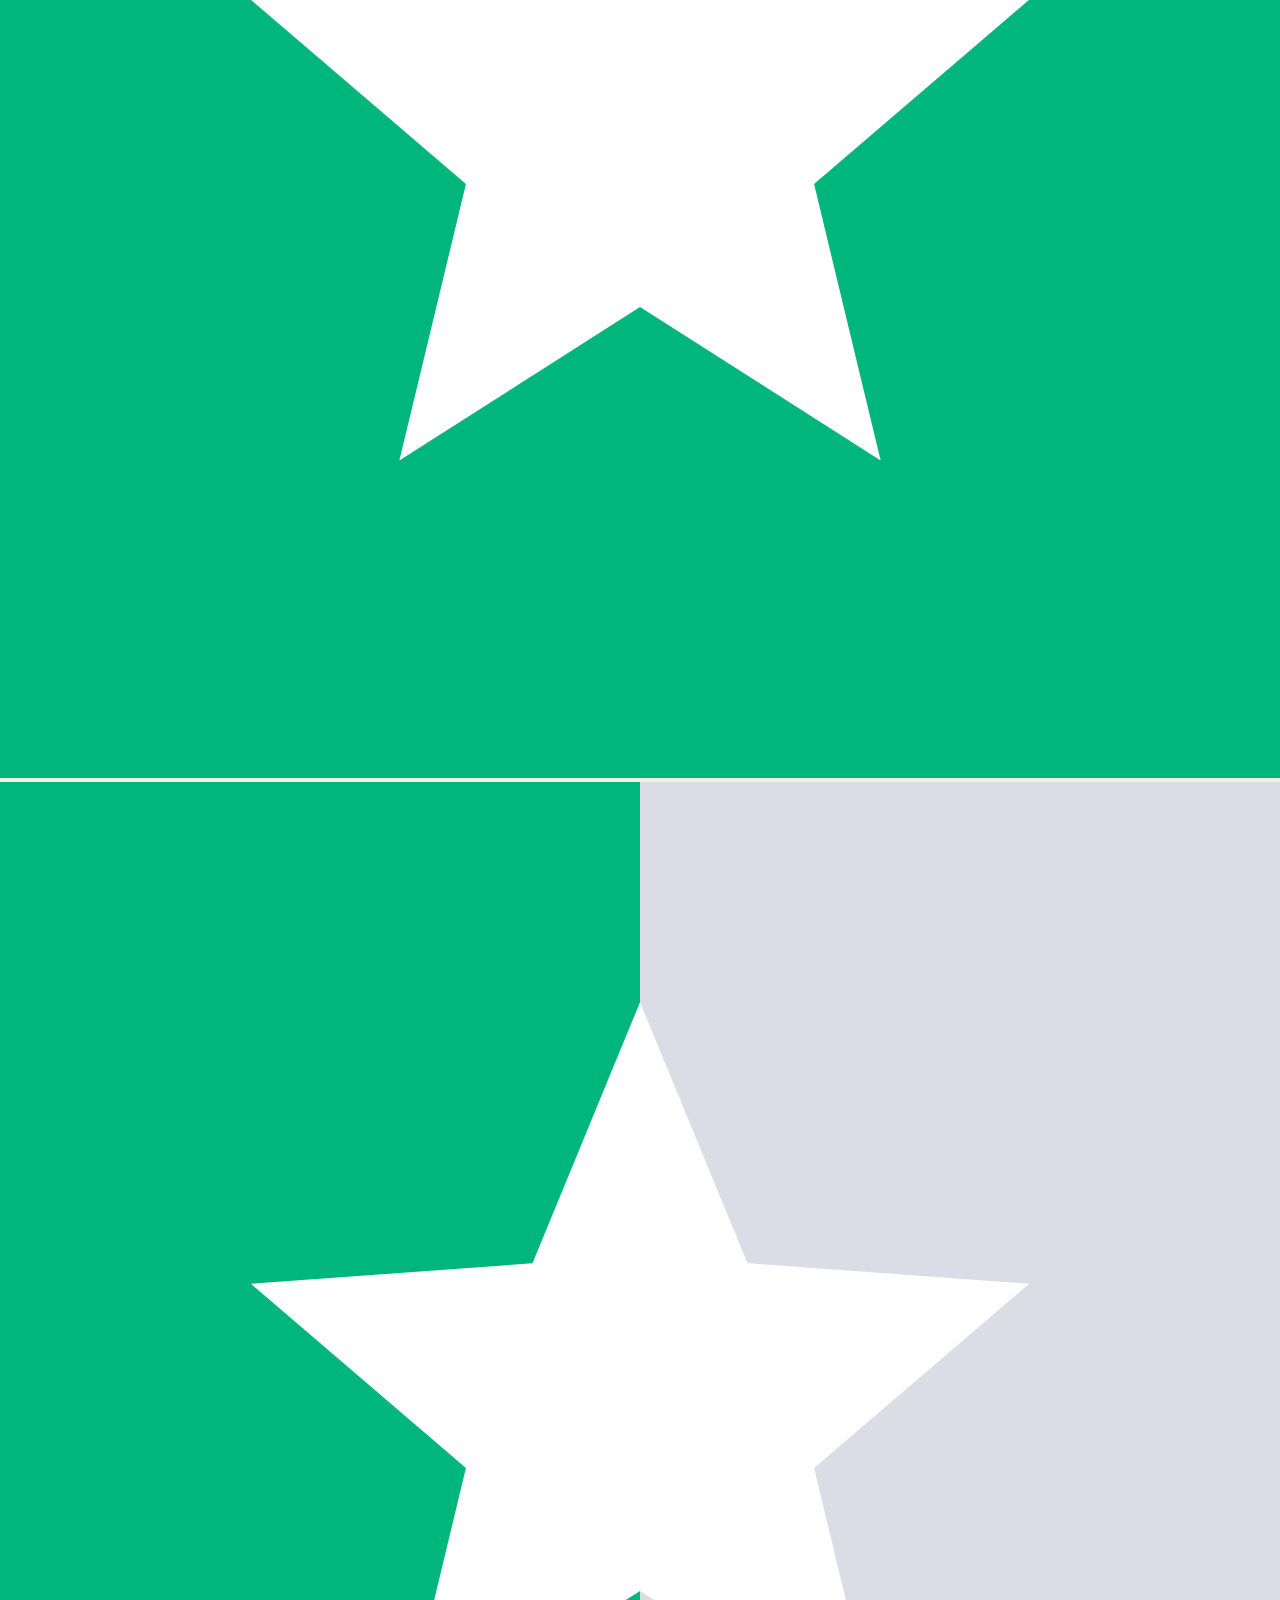
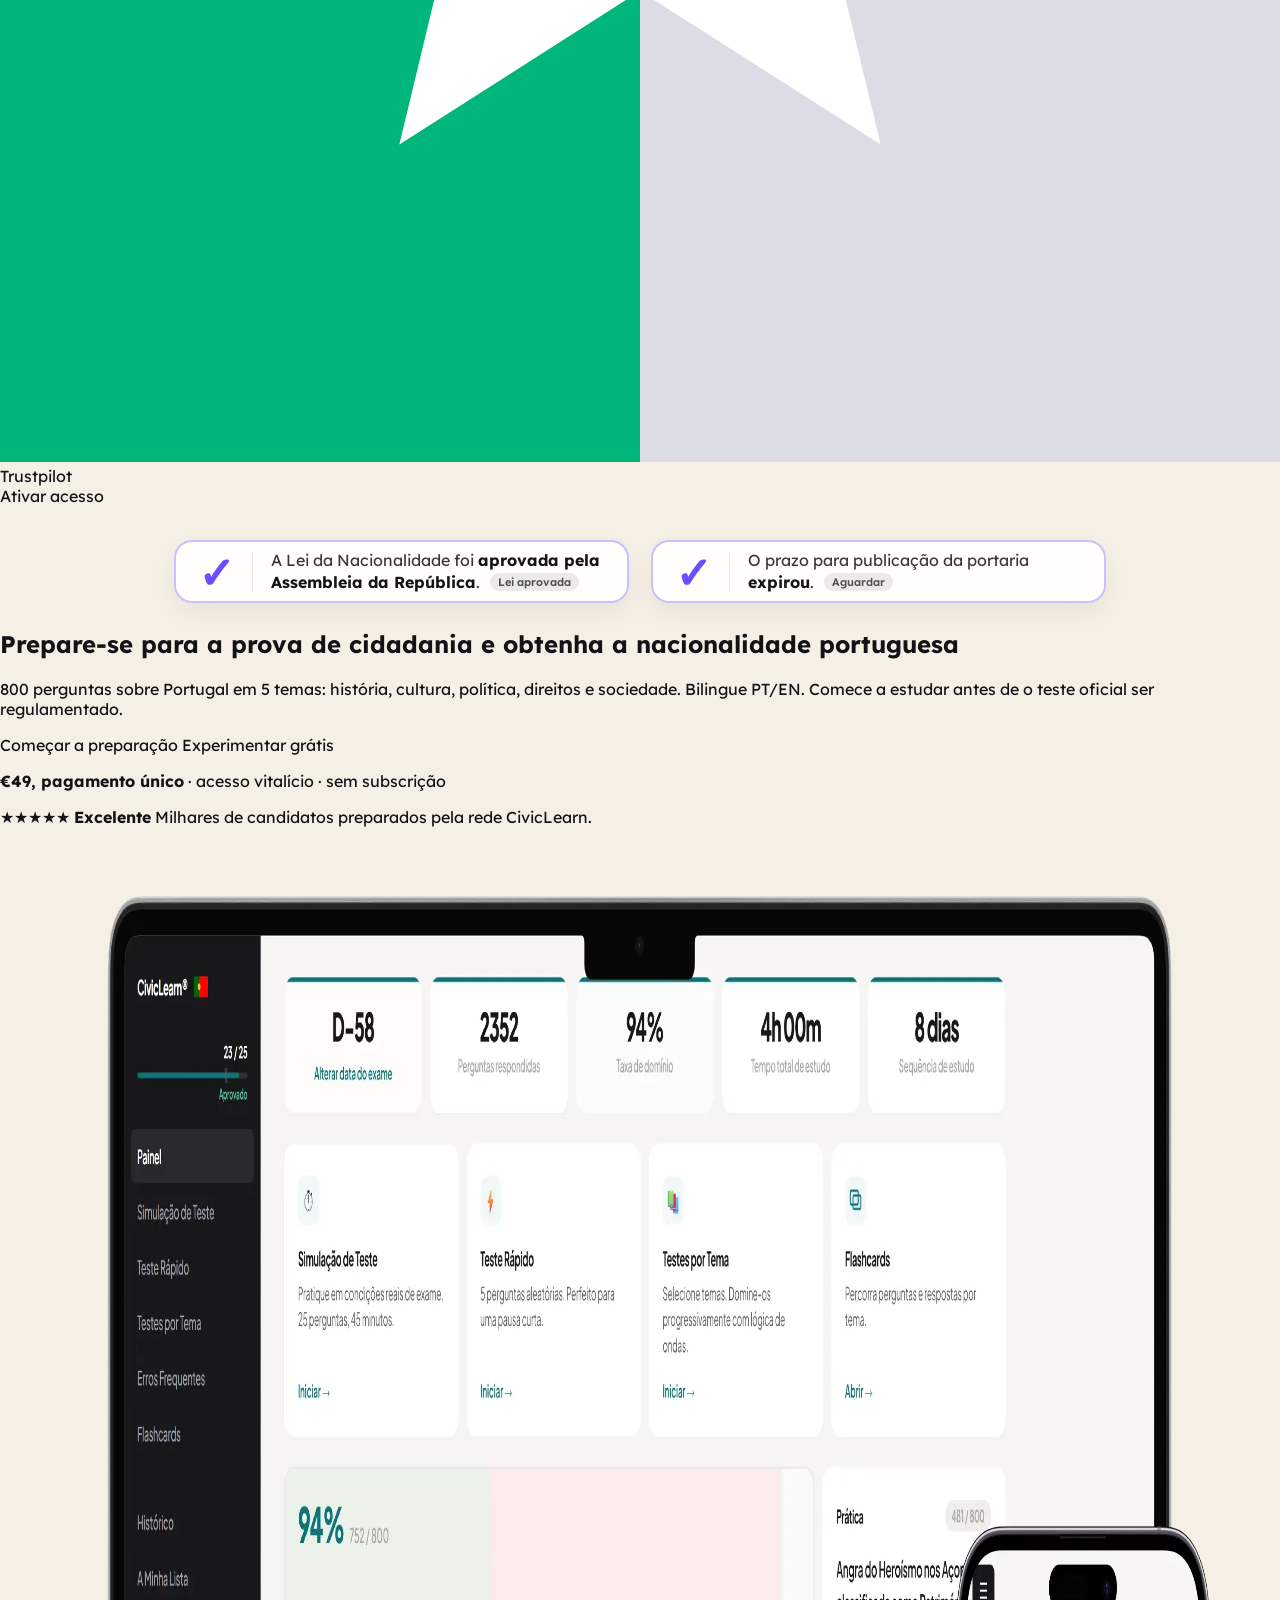
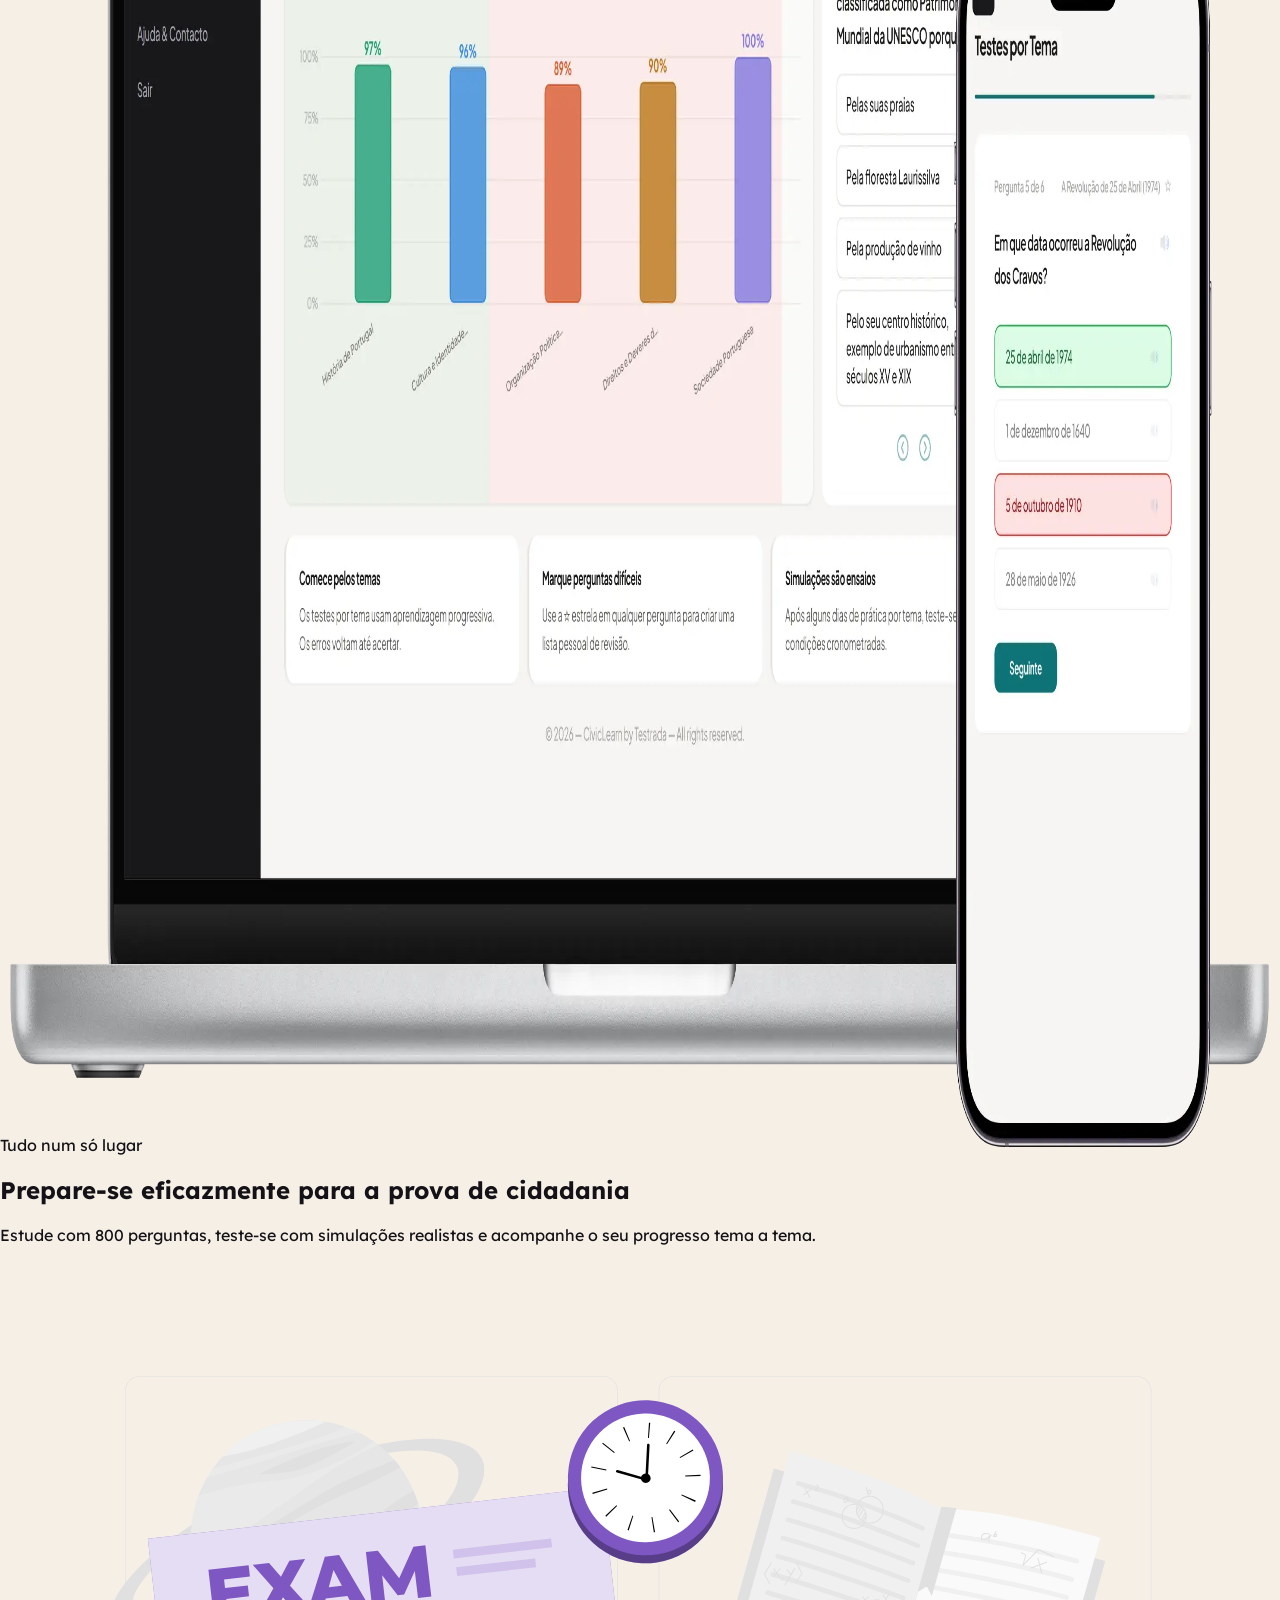
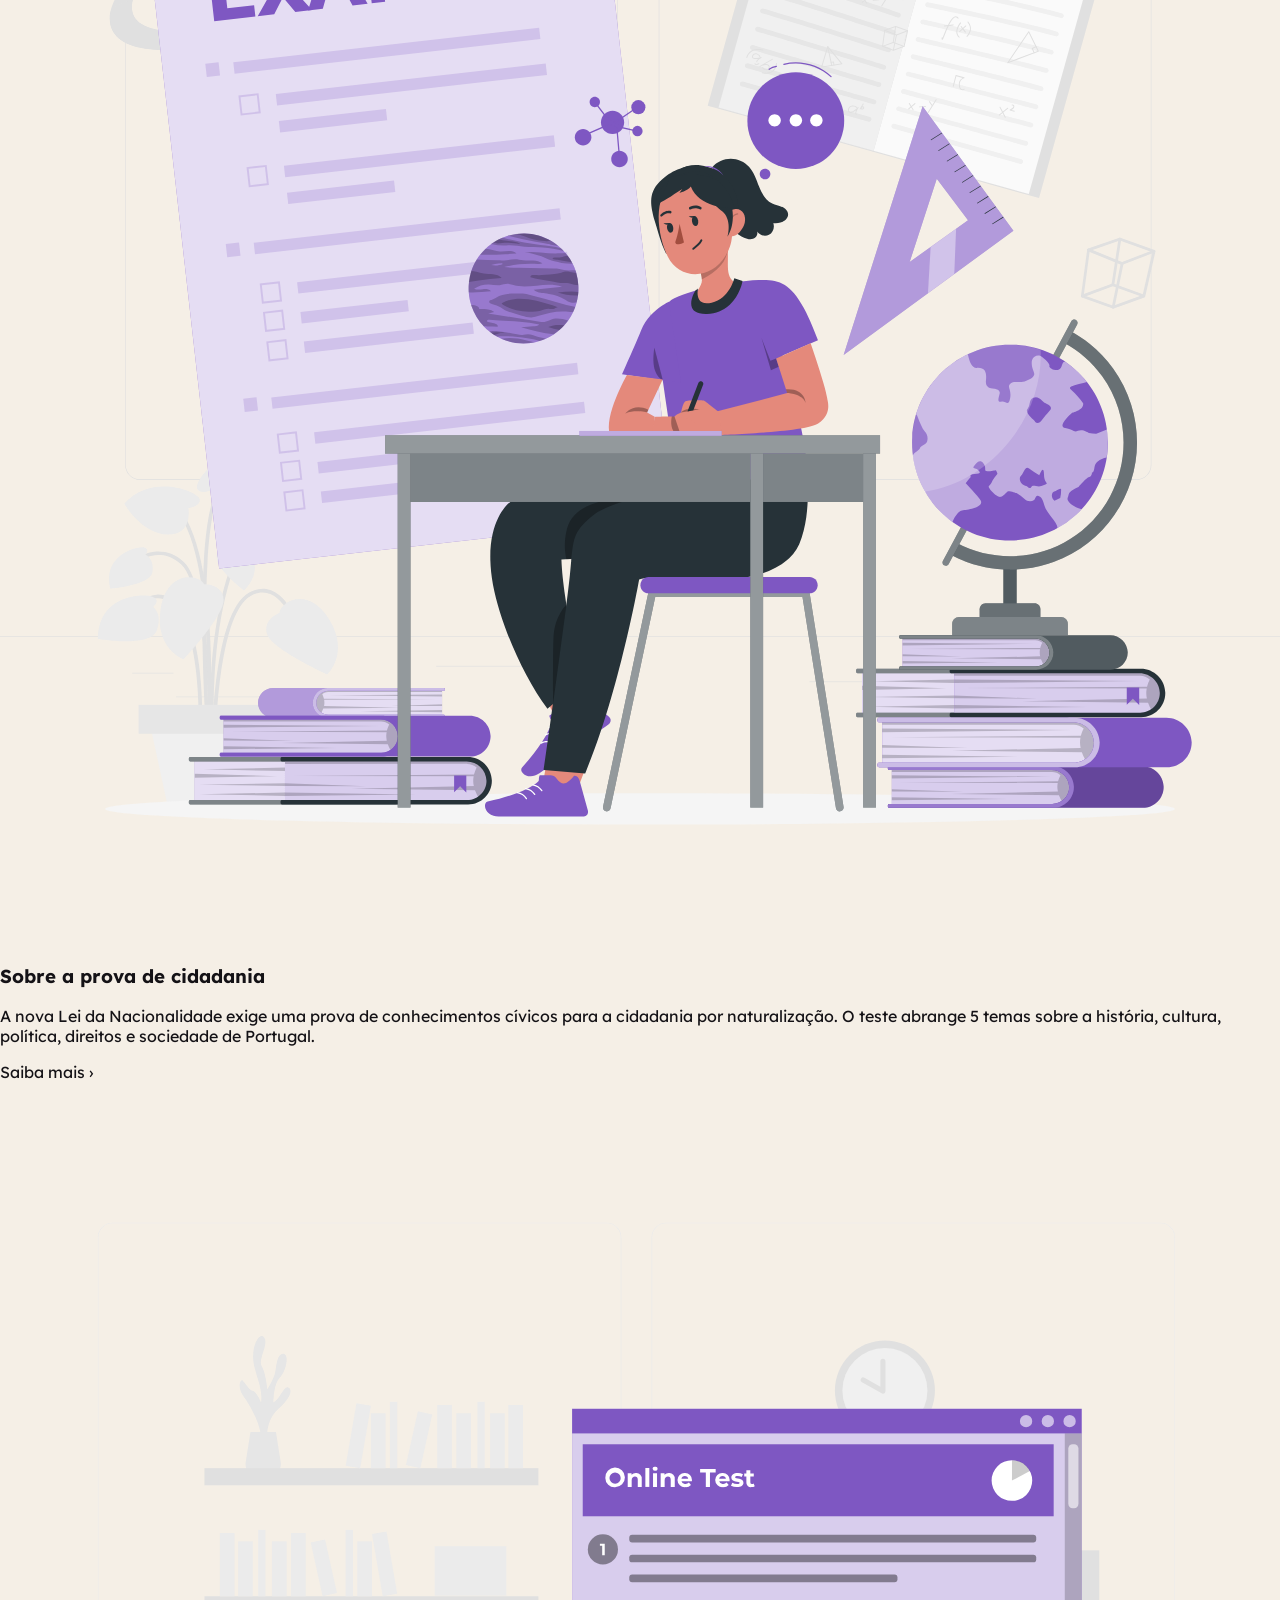
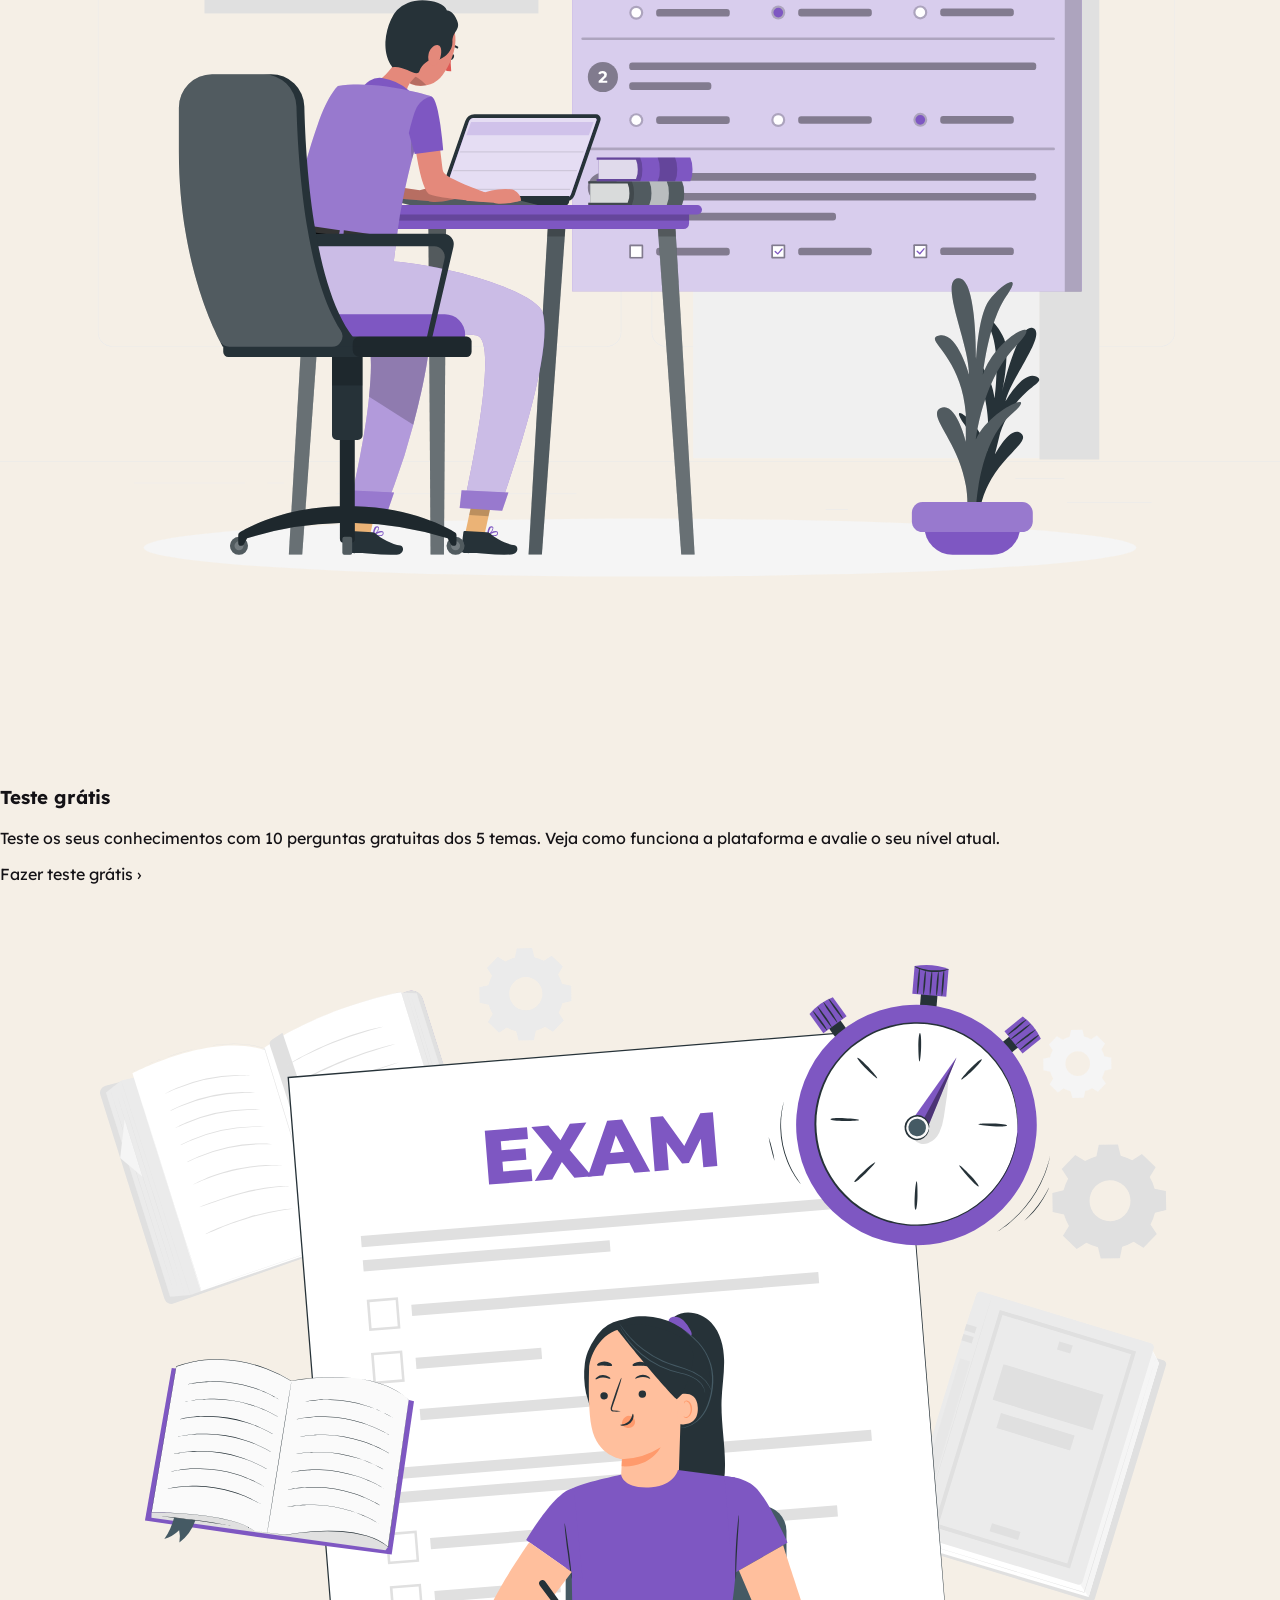
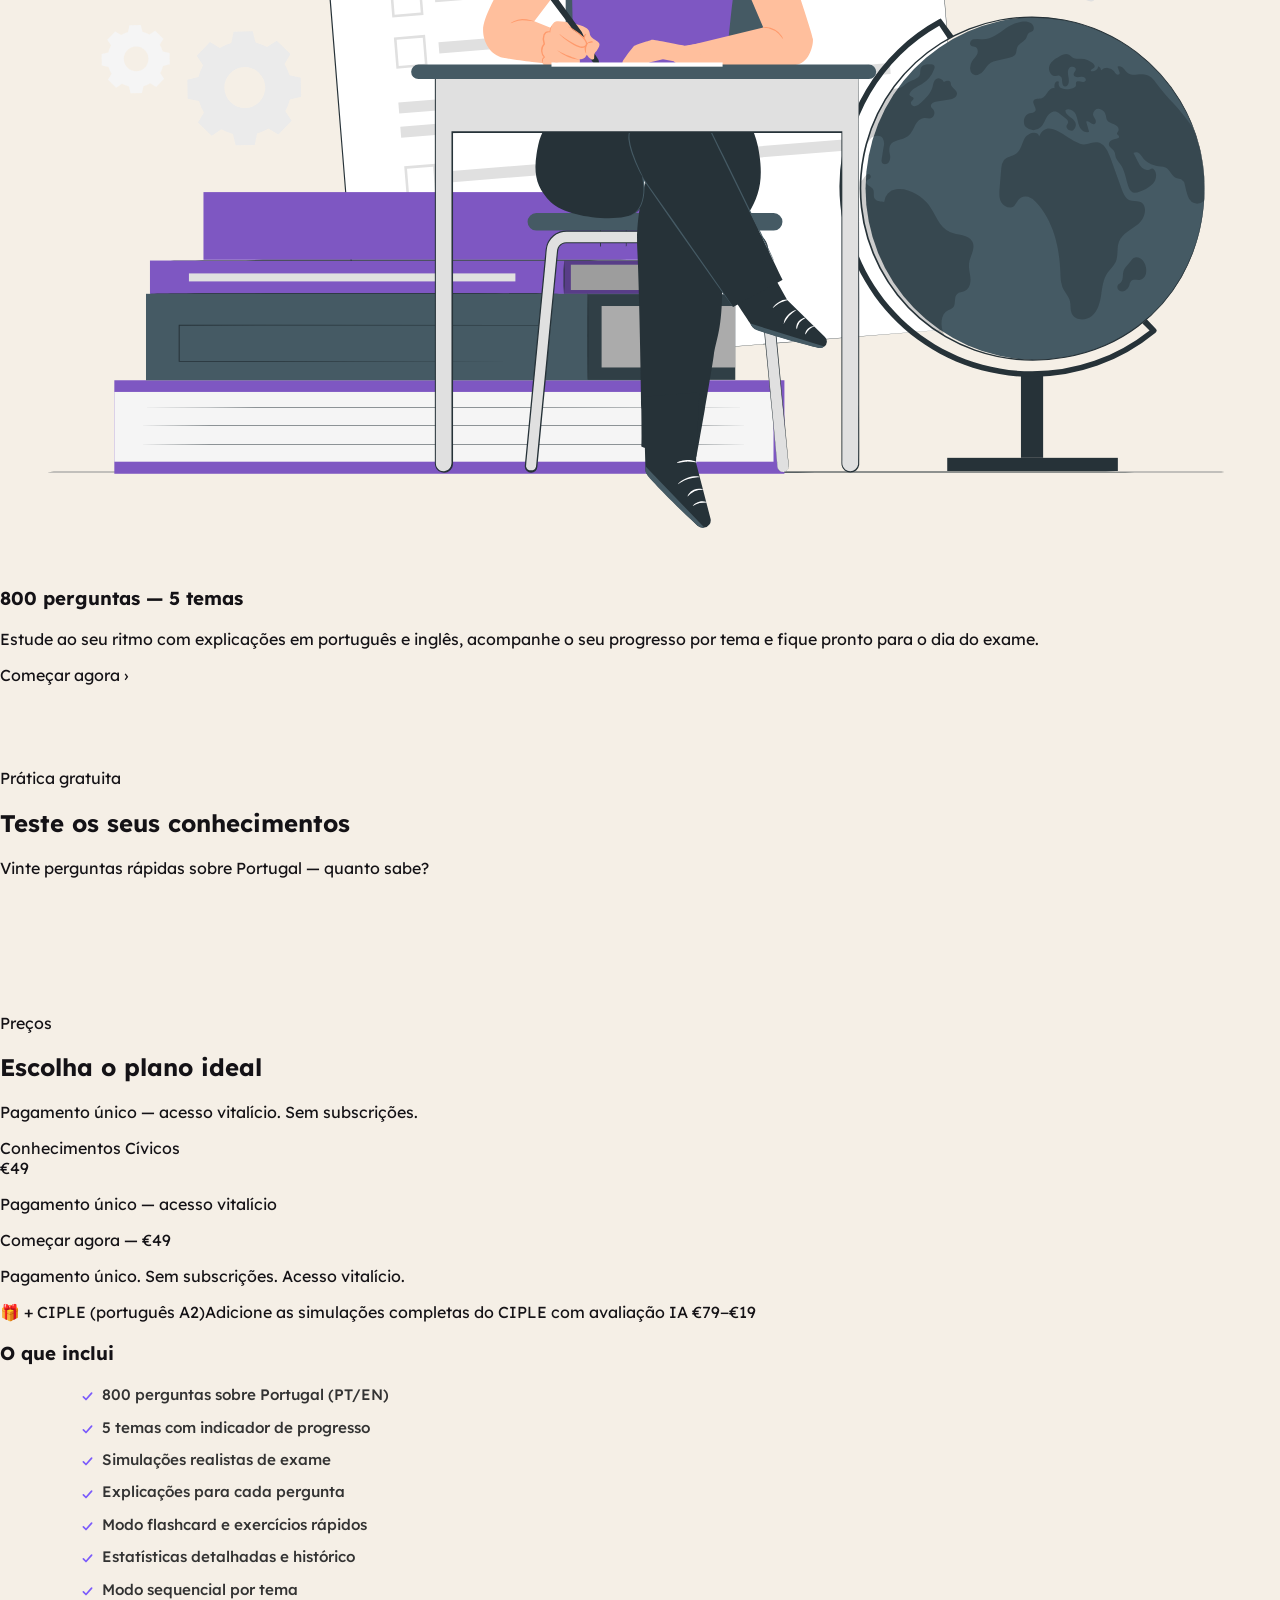
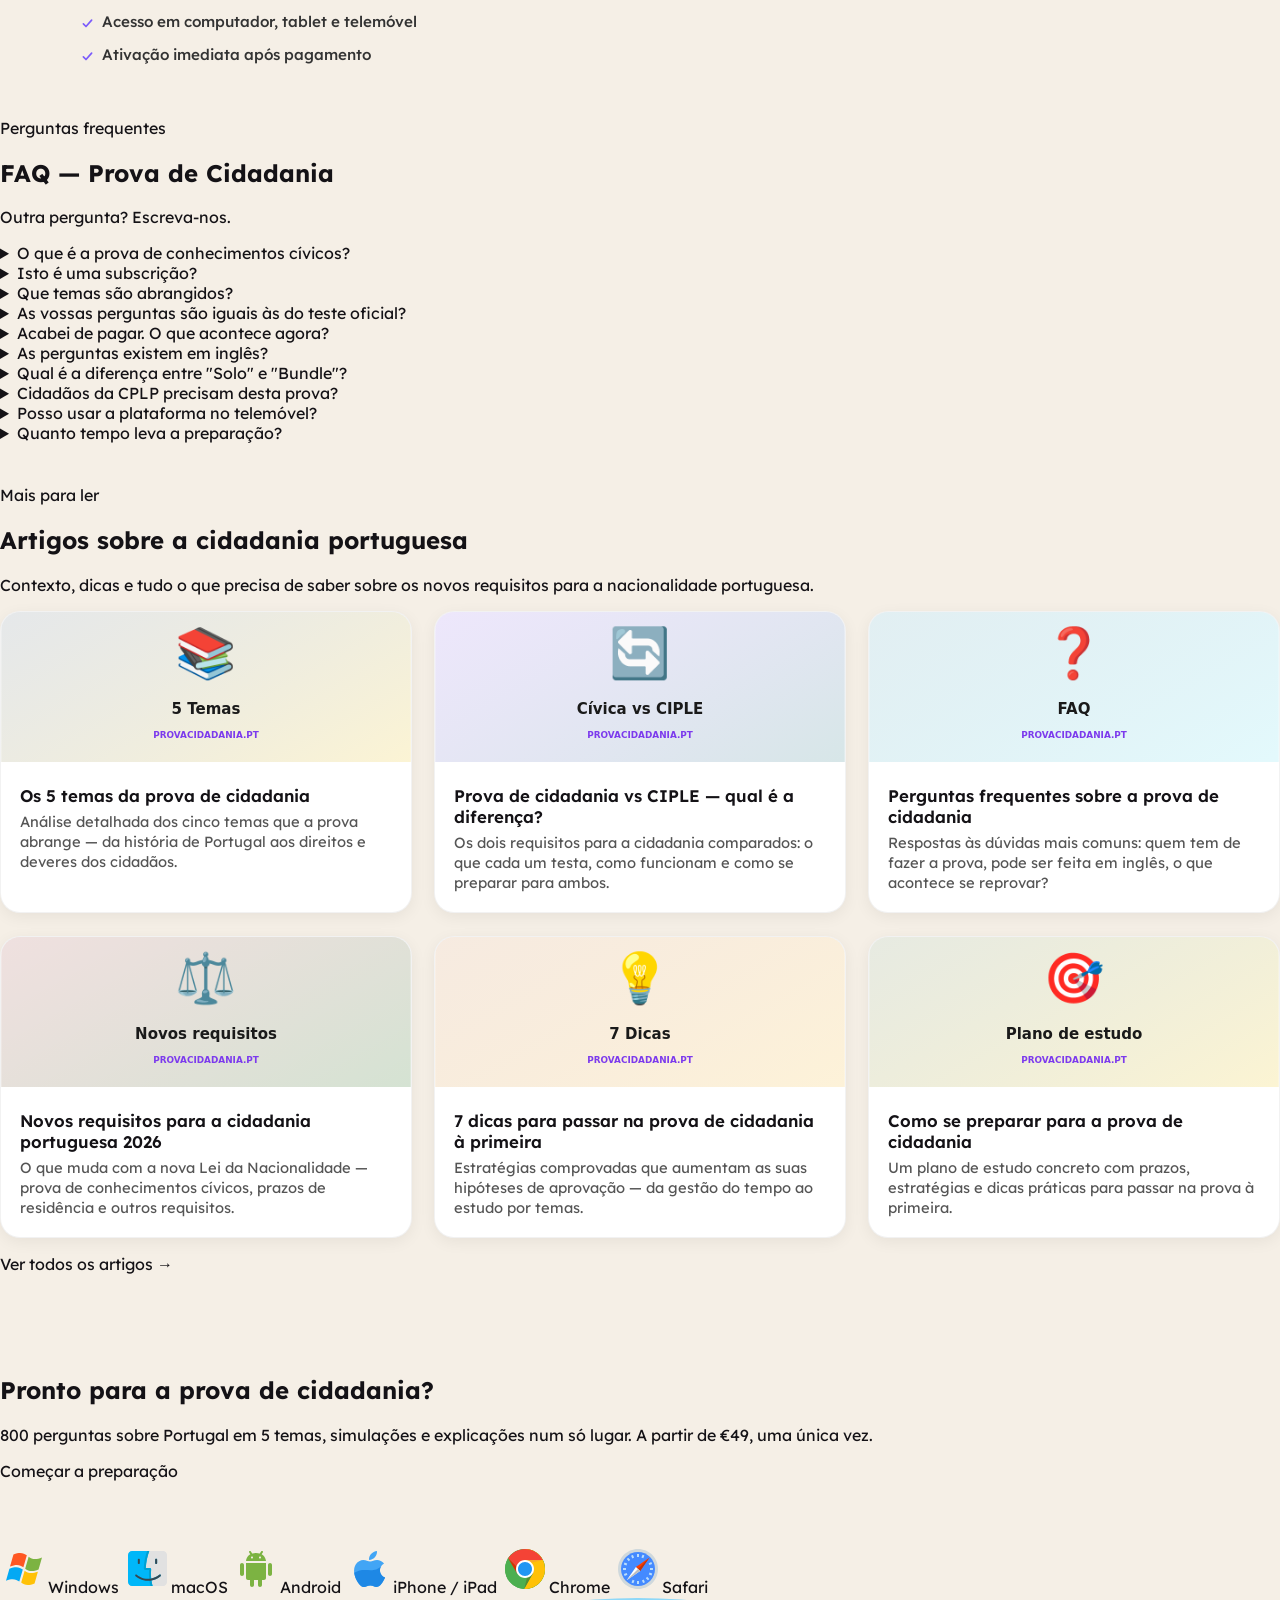
==== commit 9dc5ec37: "Update index.html" ====
--- a/index.html
+++ b/index.html
@@ -48,7 +48,7 @@
   <meta name="viewport" content="width=device-width, initial-scale=1" />
   <link href="https://fonts.googleapis.com/css2?family=Lexend:wght@300;400;500;600;700&display=swap" rel="stylesheet">
   <link rel="stylesheet" href="/assets/css/newhome.css">
-  <link rel="stylesheet" href="https://civiclearn.com/assets/css/presale-home.css?v=9">
+  <link rel="stylesheet" href="https://civiclearn.com/assets/css/presale-home.css?v=11">
 
   <!-- Pricing + bundle styles -->
   <style>
@@ -315,9 +315,8 @@
 
 <!-- HERO -->
 <section class="hero">
-  <div class="wrap hero-grid">
-    <div>
-      <section class="exam-status">
+  <div class="wrap hero-status">
+      <section class="exam-status exam-status-wide">
 <div class="exam-status-inner">
 <!-- ROW 1: Law status -->
 <div class="exam-status-row">
@@ -347,6 +346,10 @@
 </div>
 </div>
 </section>
+  </div>
+  <div class="wrap hero-grid">
+    <div>
+      
       
       <h1><span>Prepare-se para a prova de cidadania</span> e obtenha a nacionalidade portuguesa</h1>
       <p class="hero-sub">800 perguntas sobre Portugal em 5 temas: história, cultura, política, direitos e sociedade. Bilingue PT/EN. Comece a estudar antes de o teste oficial ser regulamentado.</p>
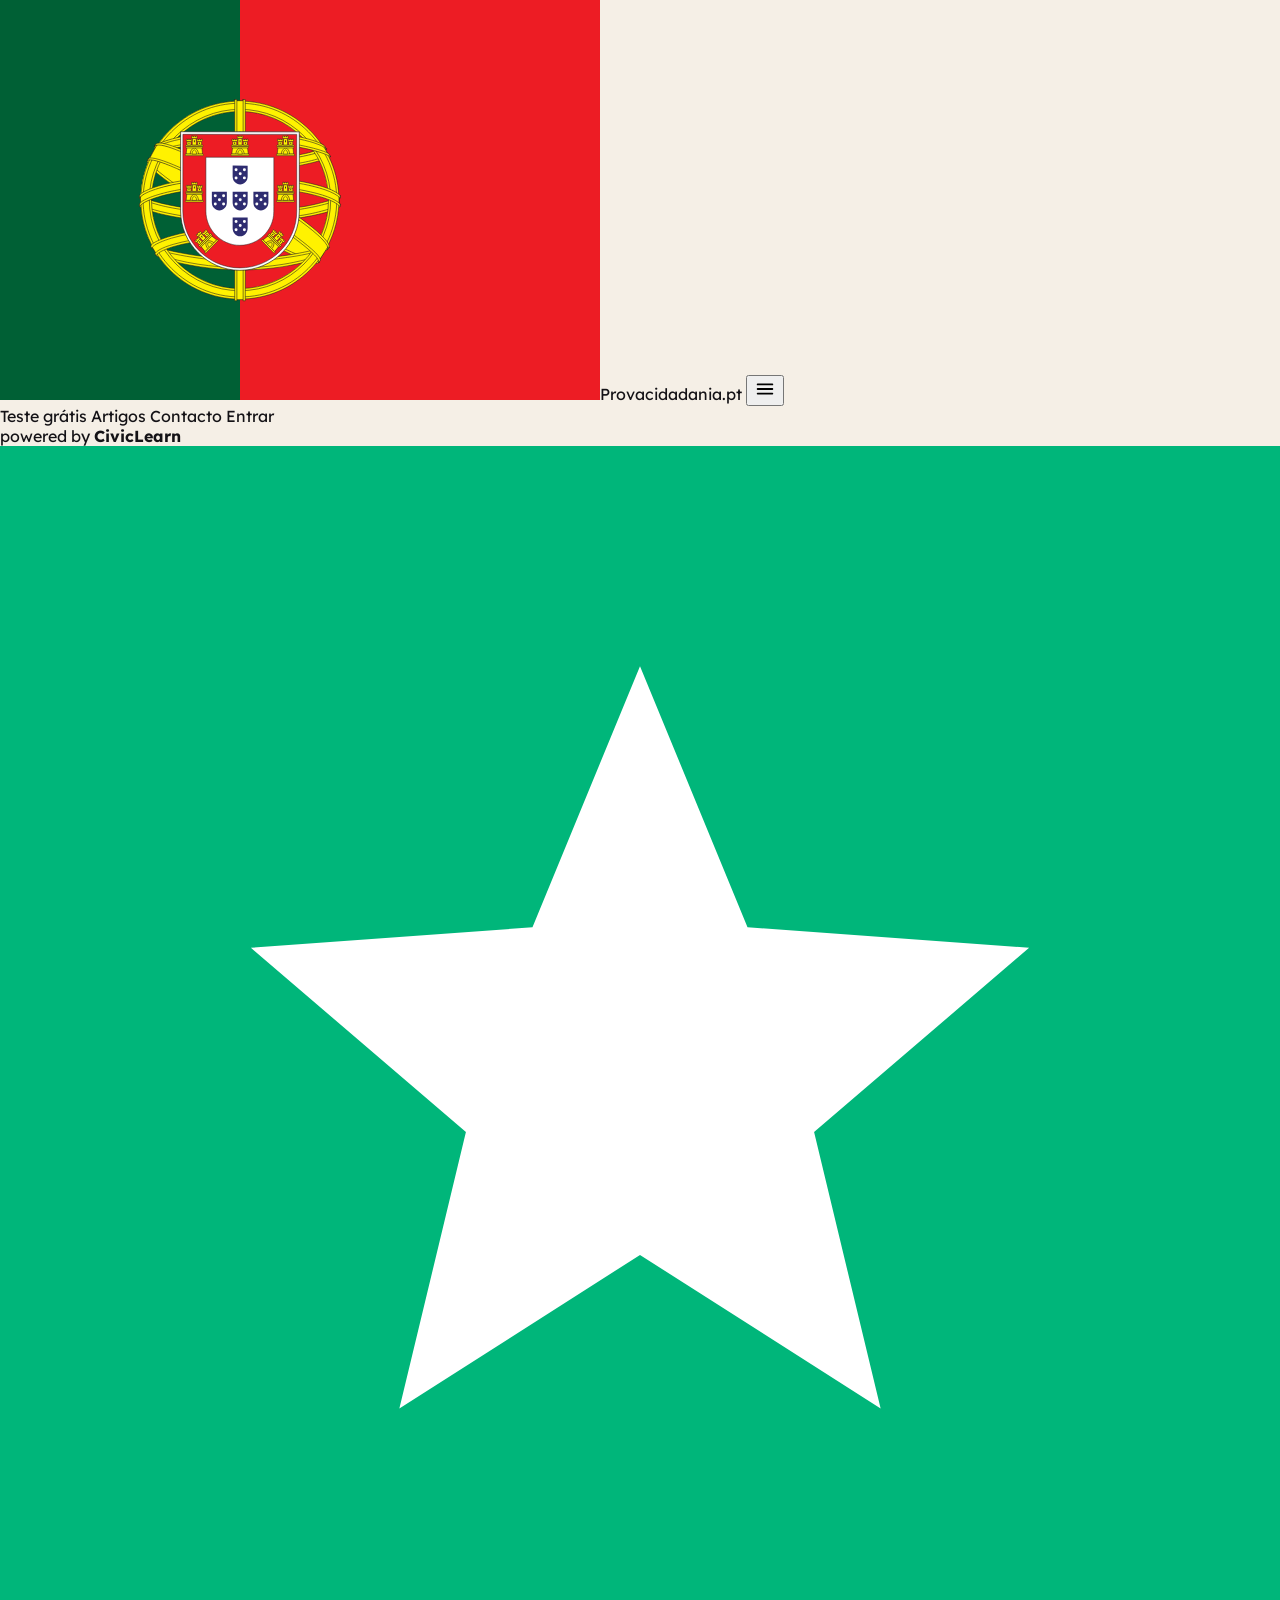
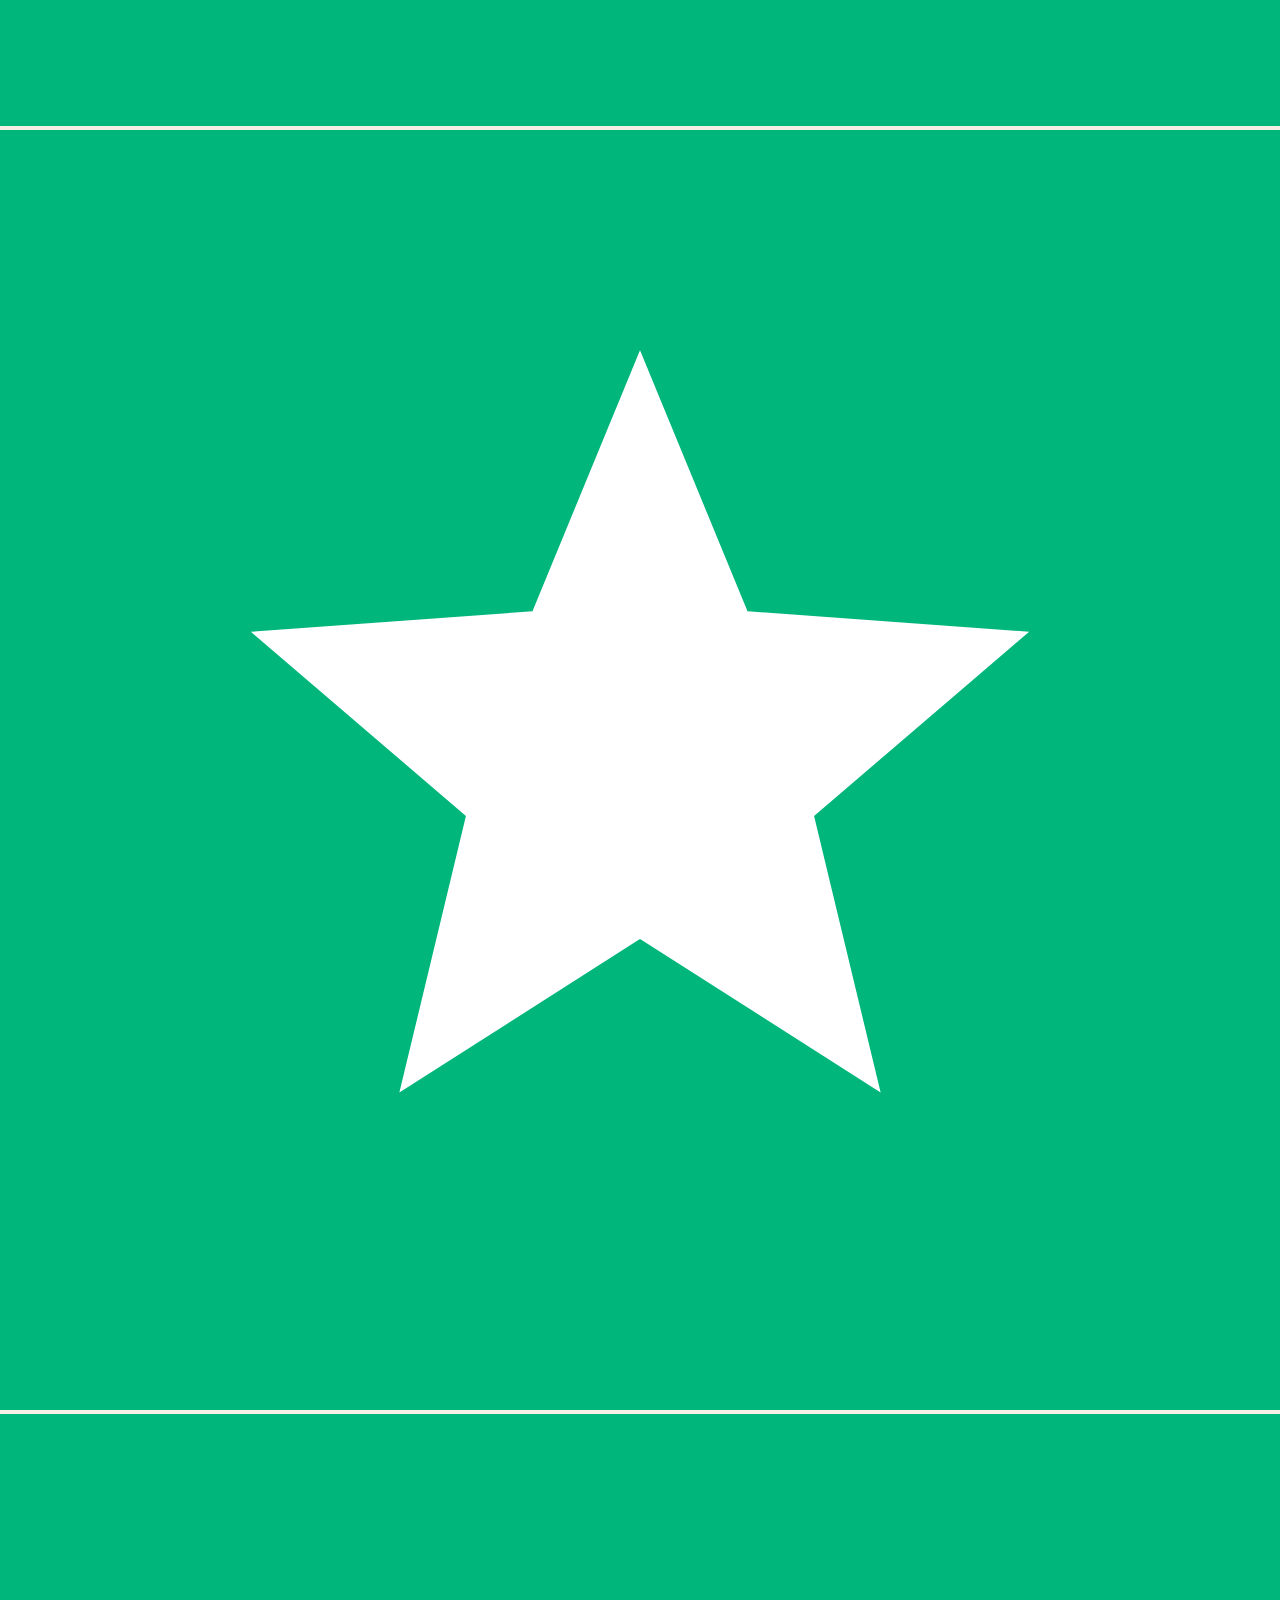
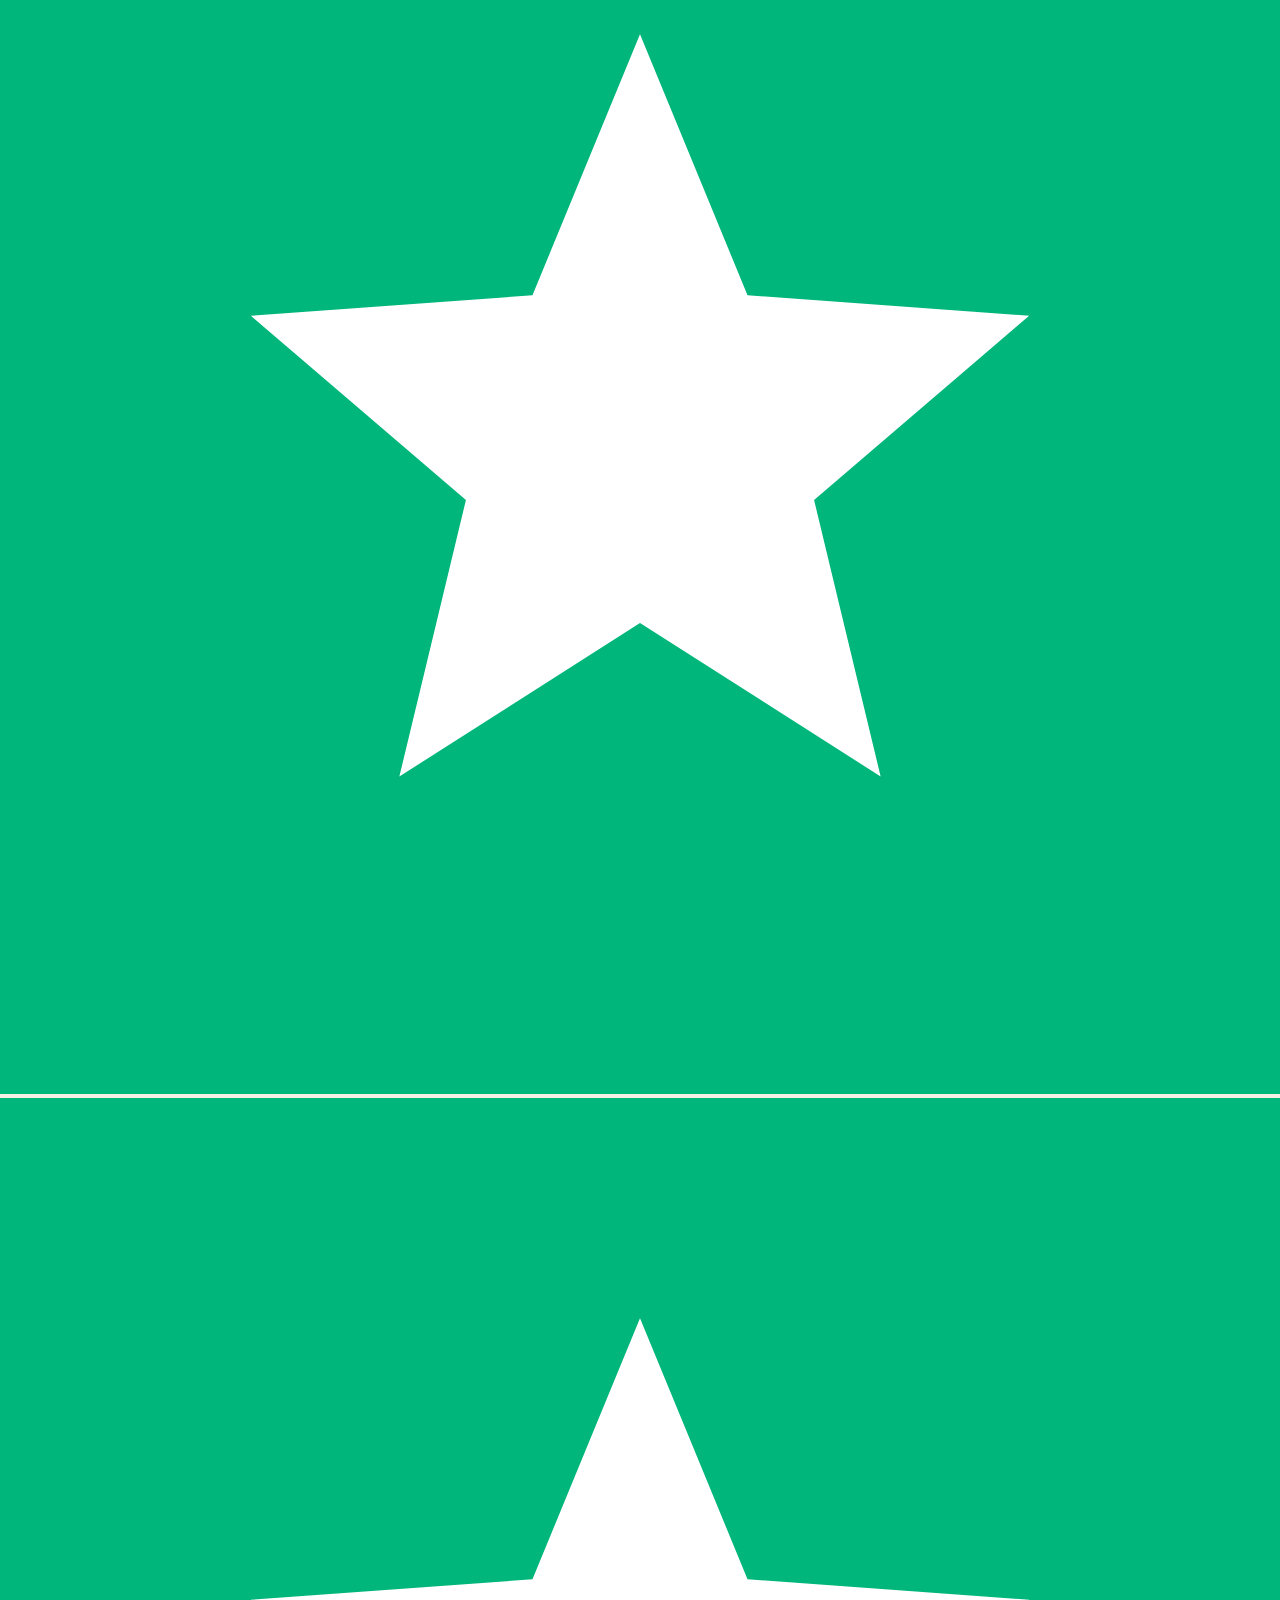
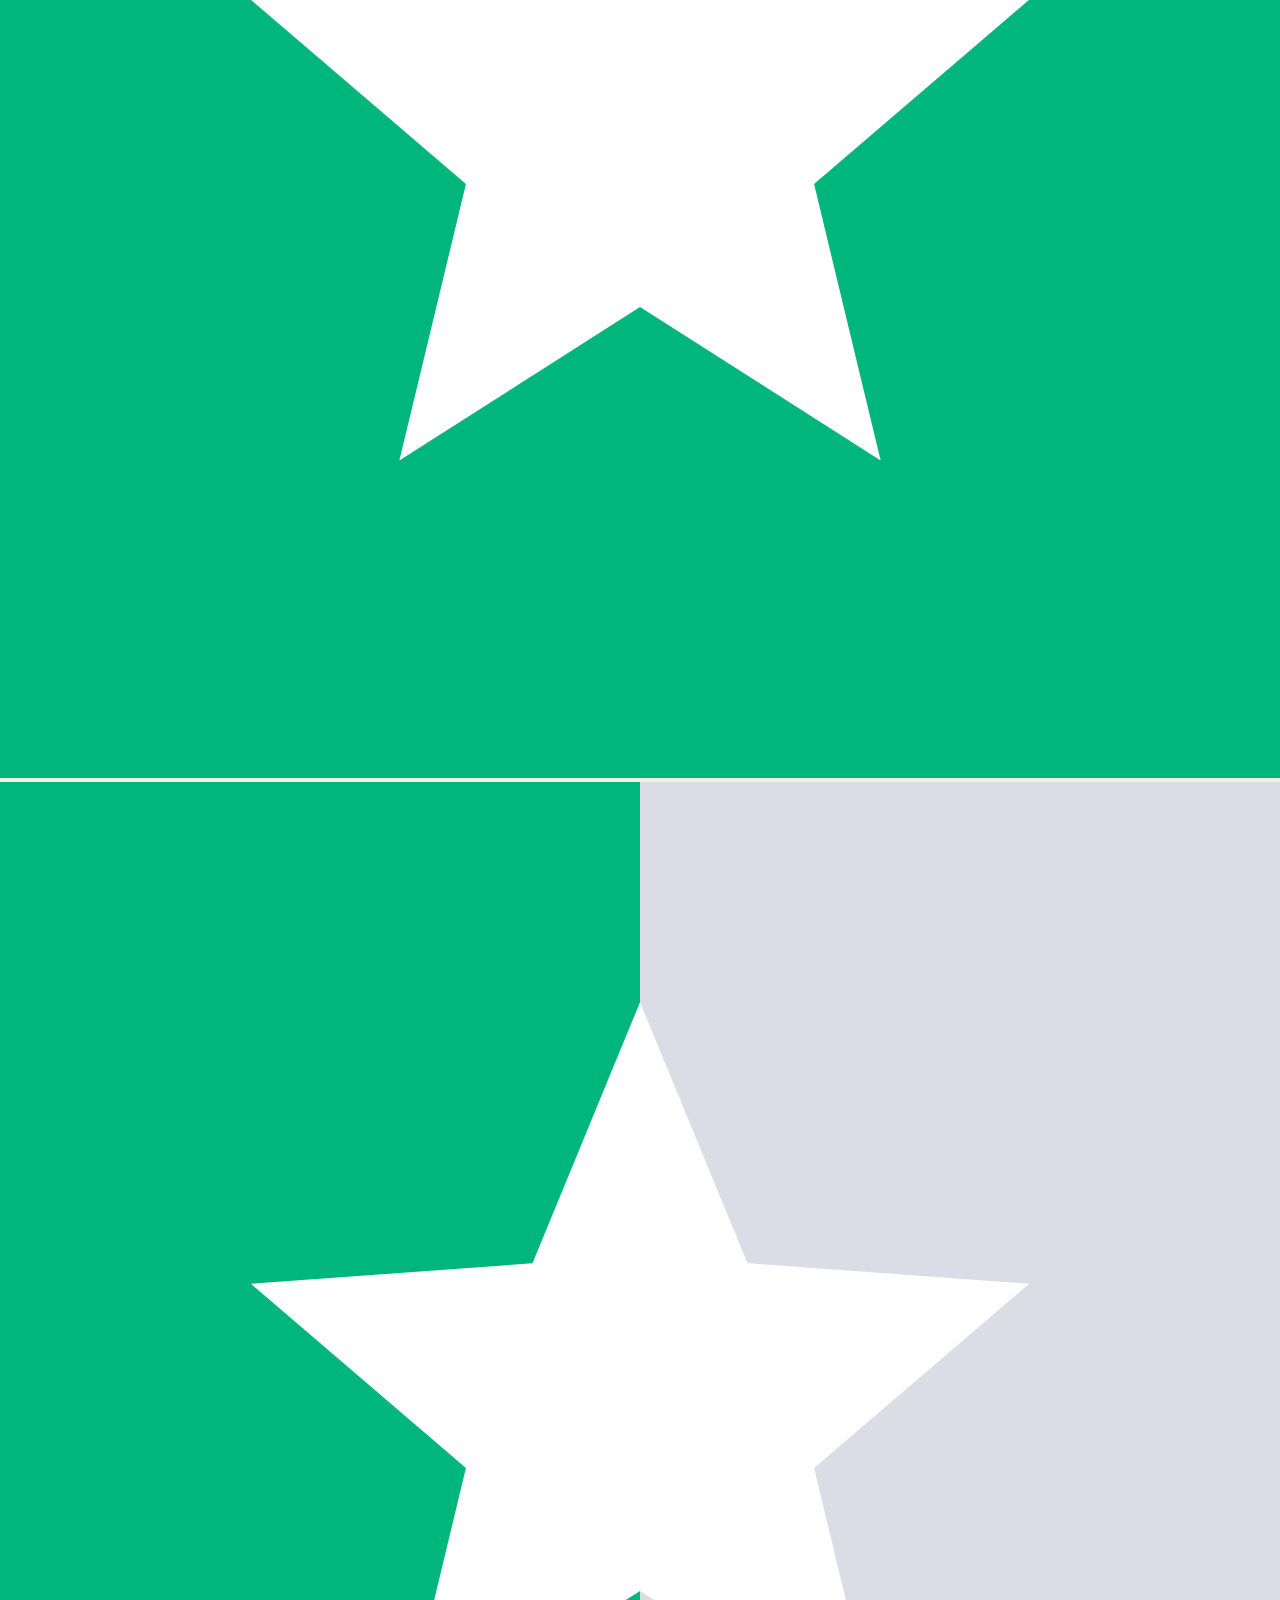
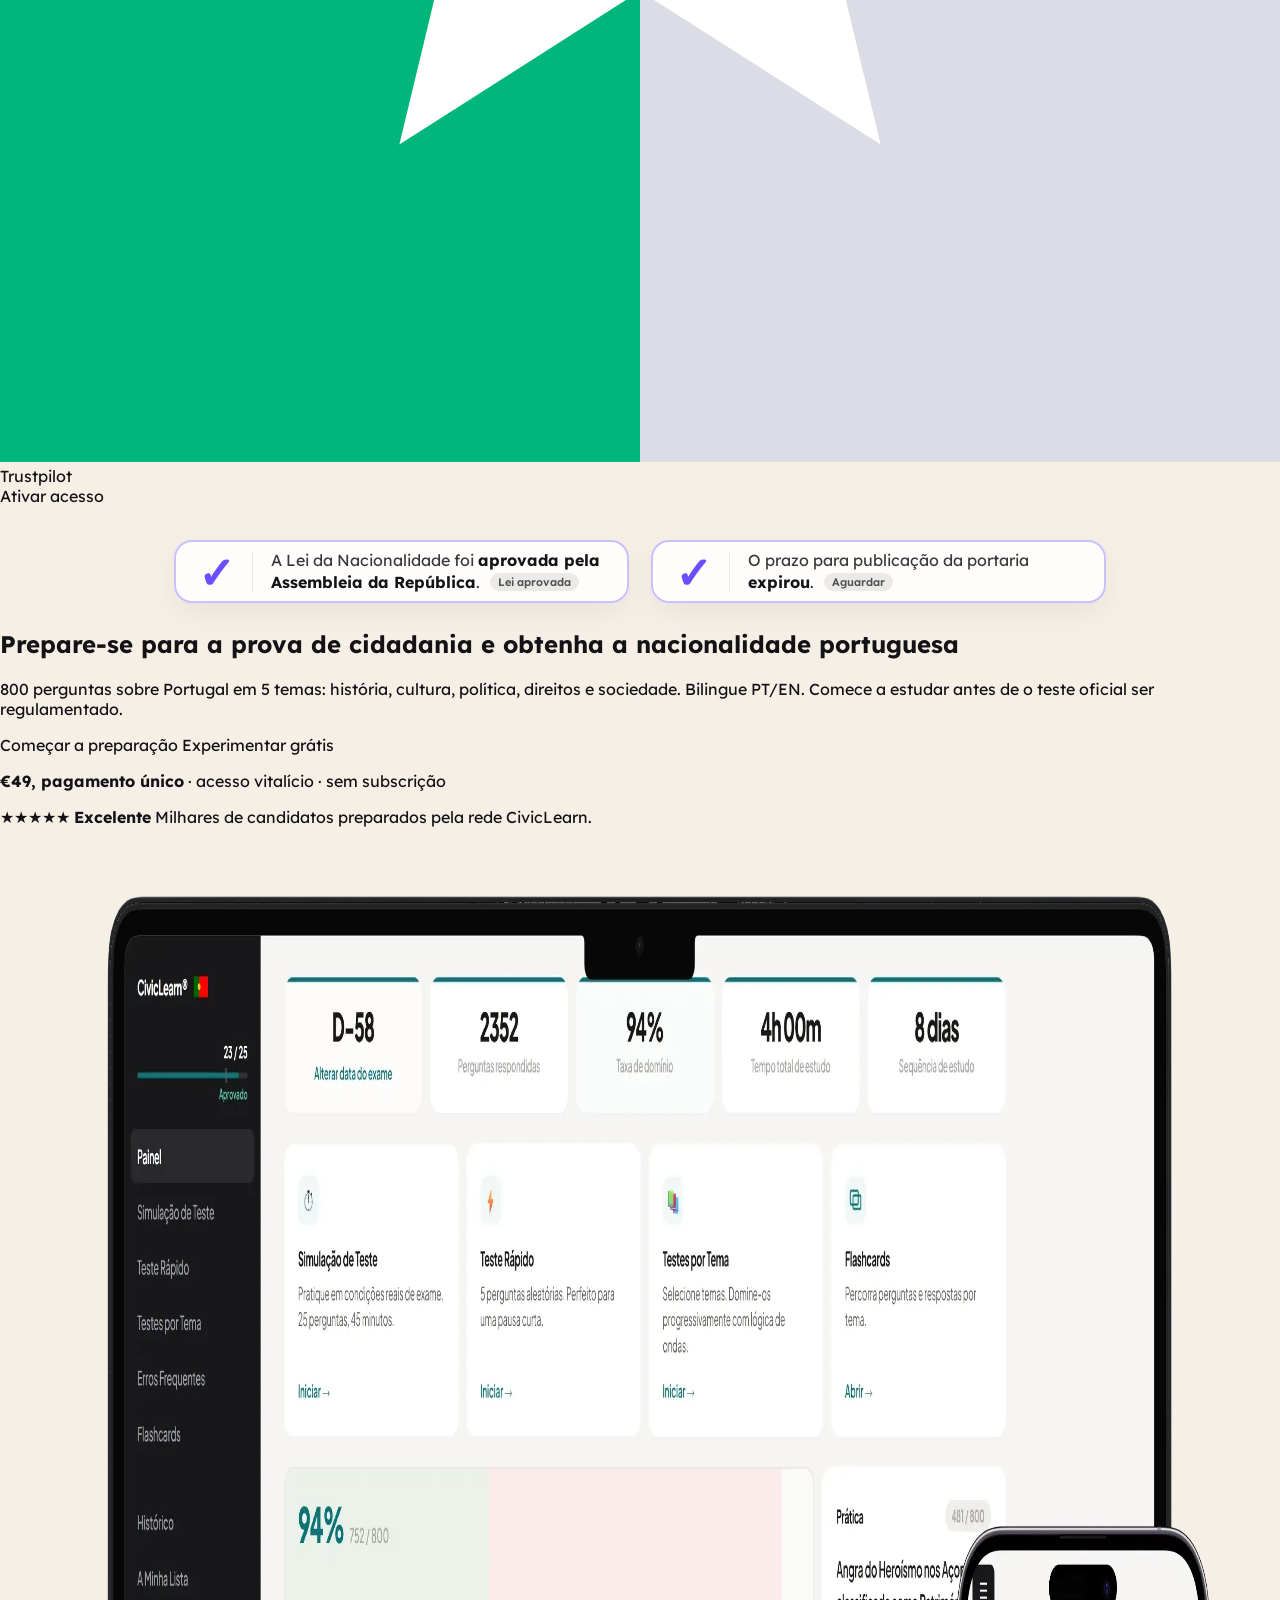
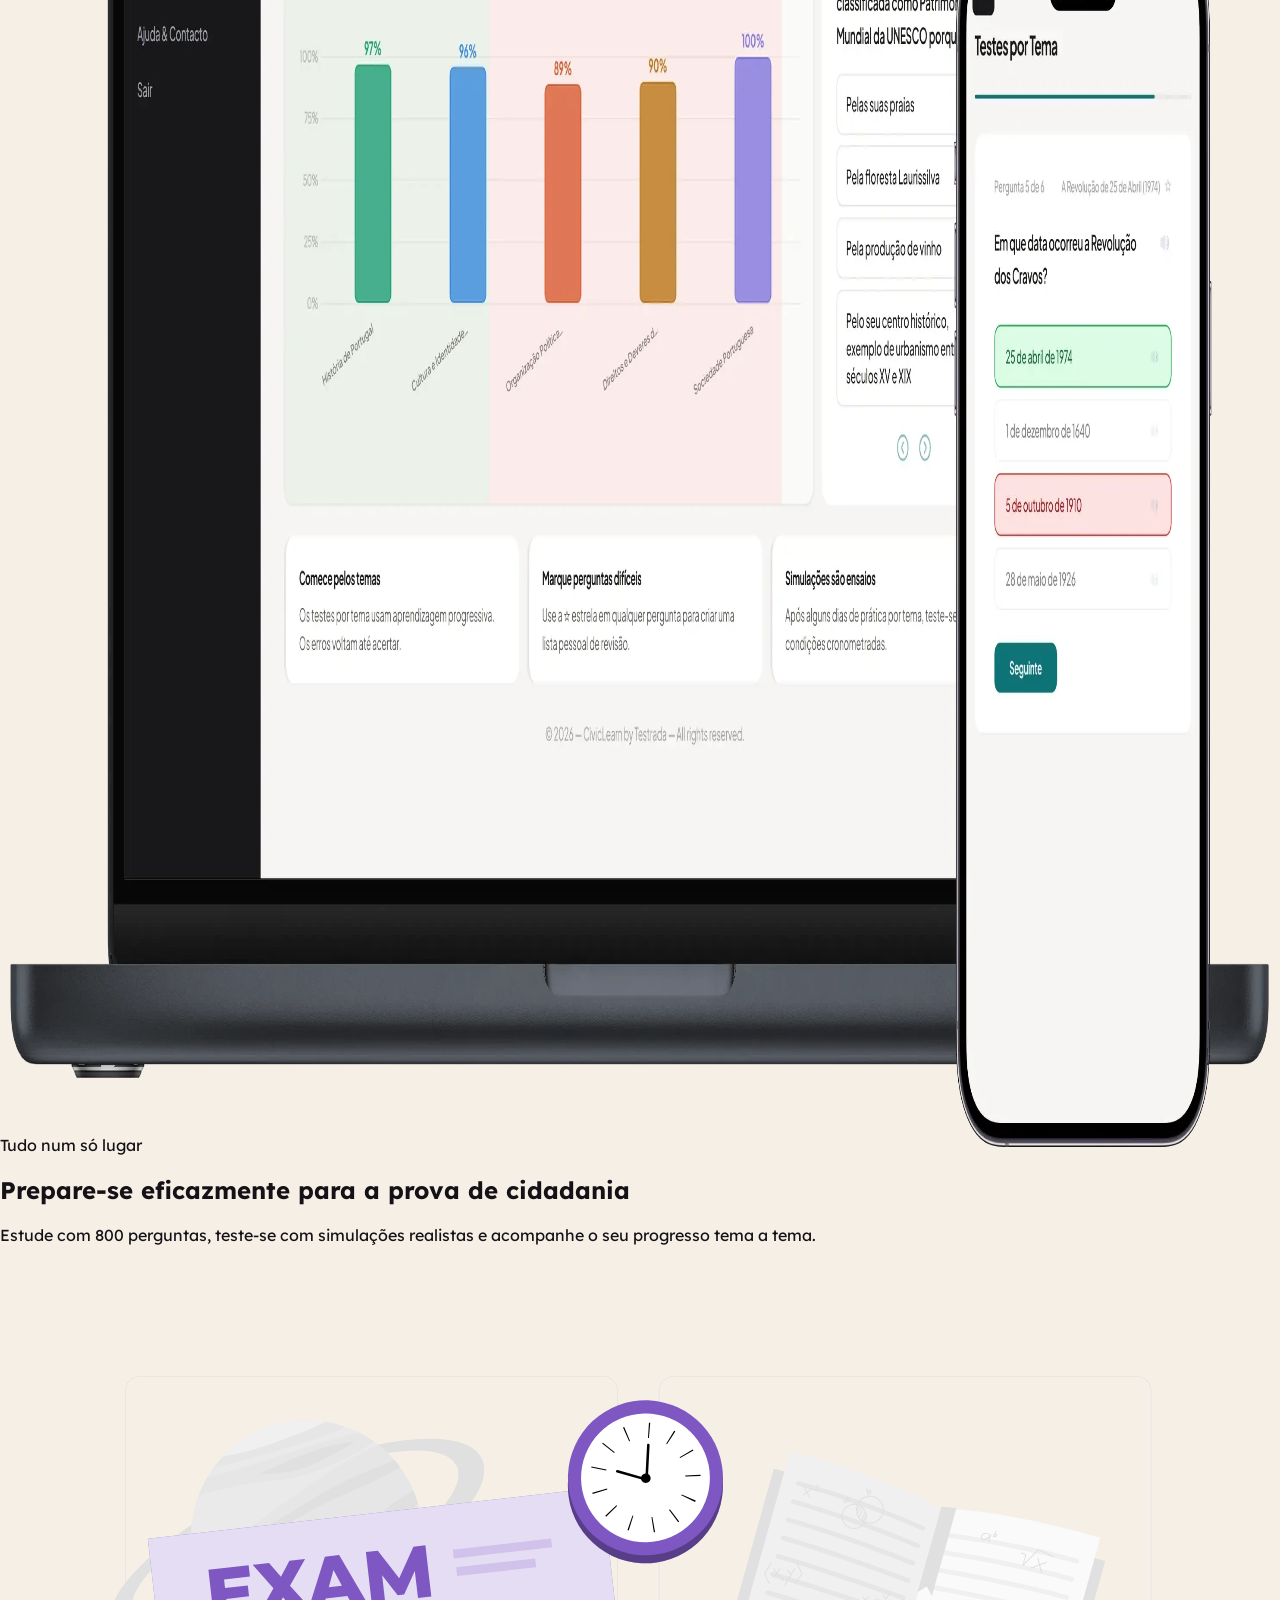
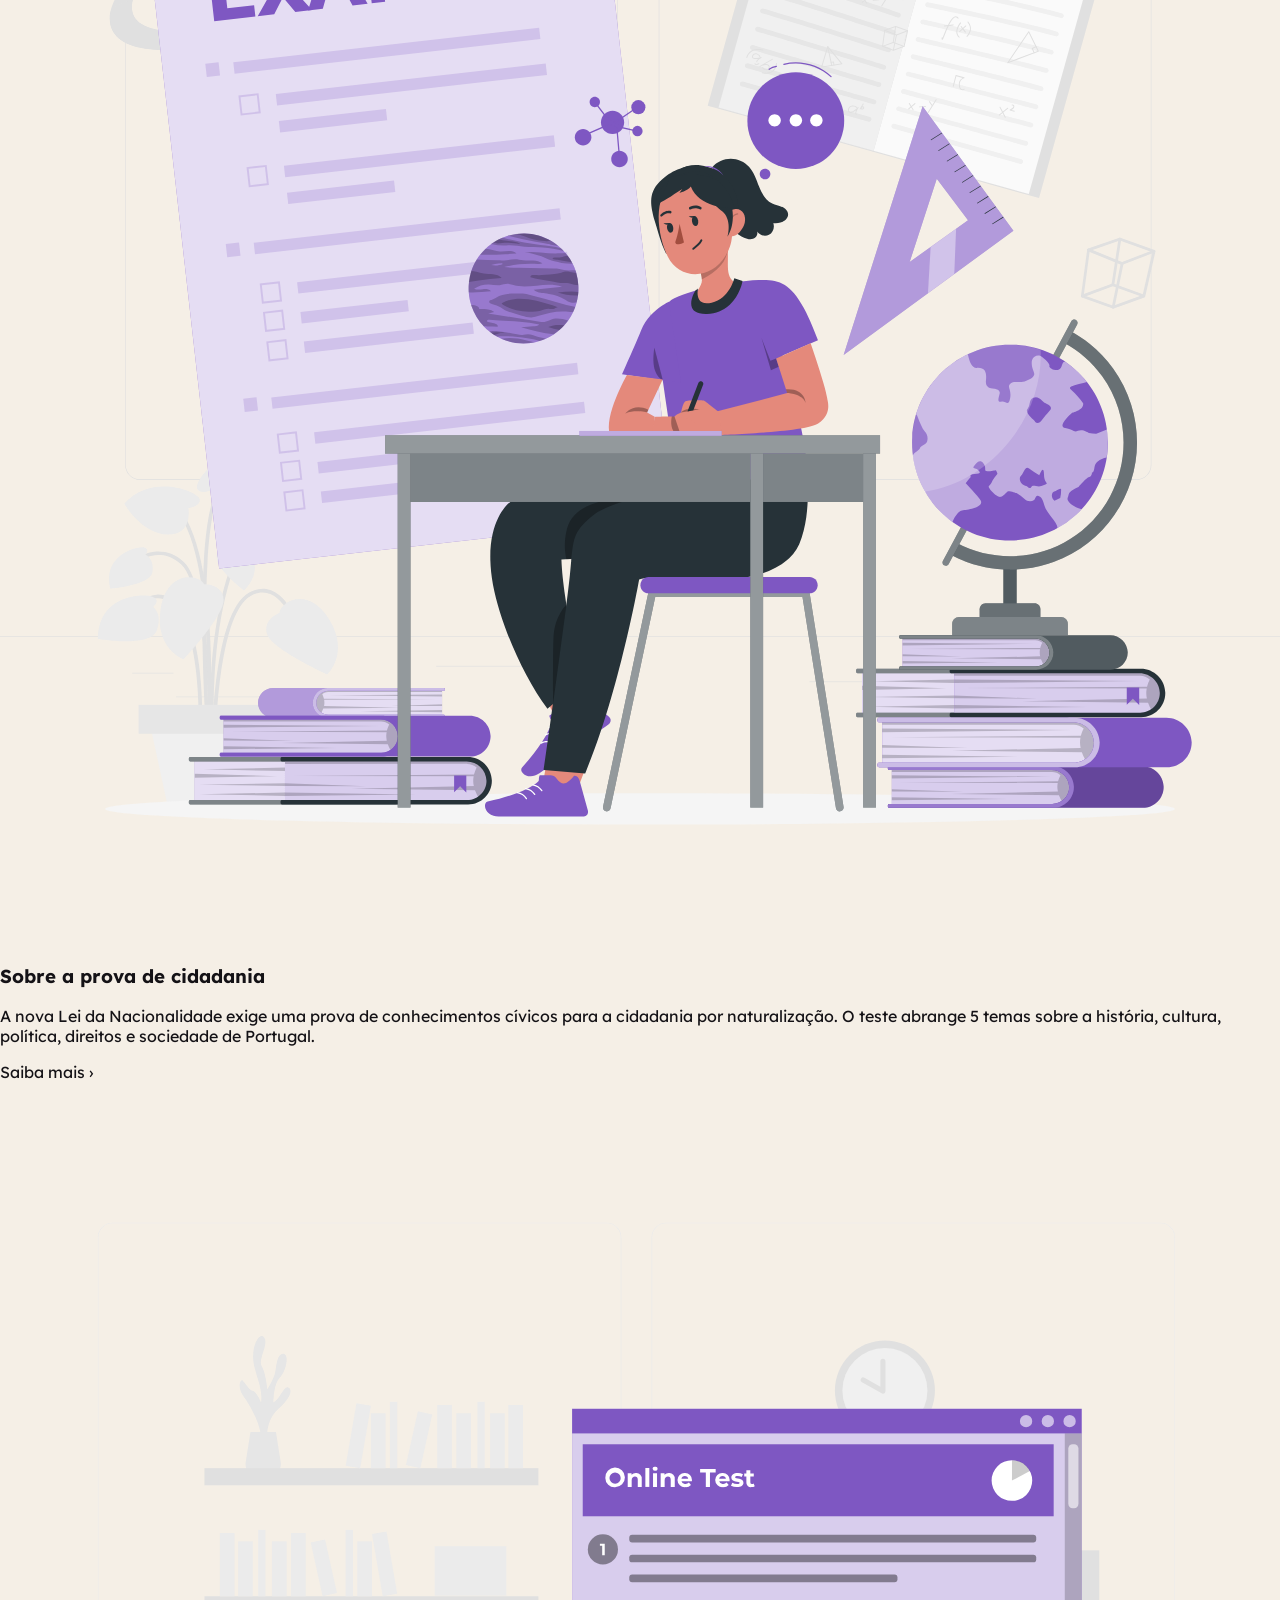
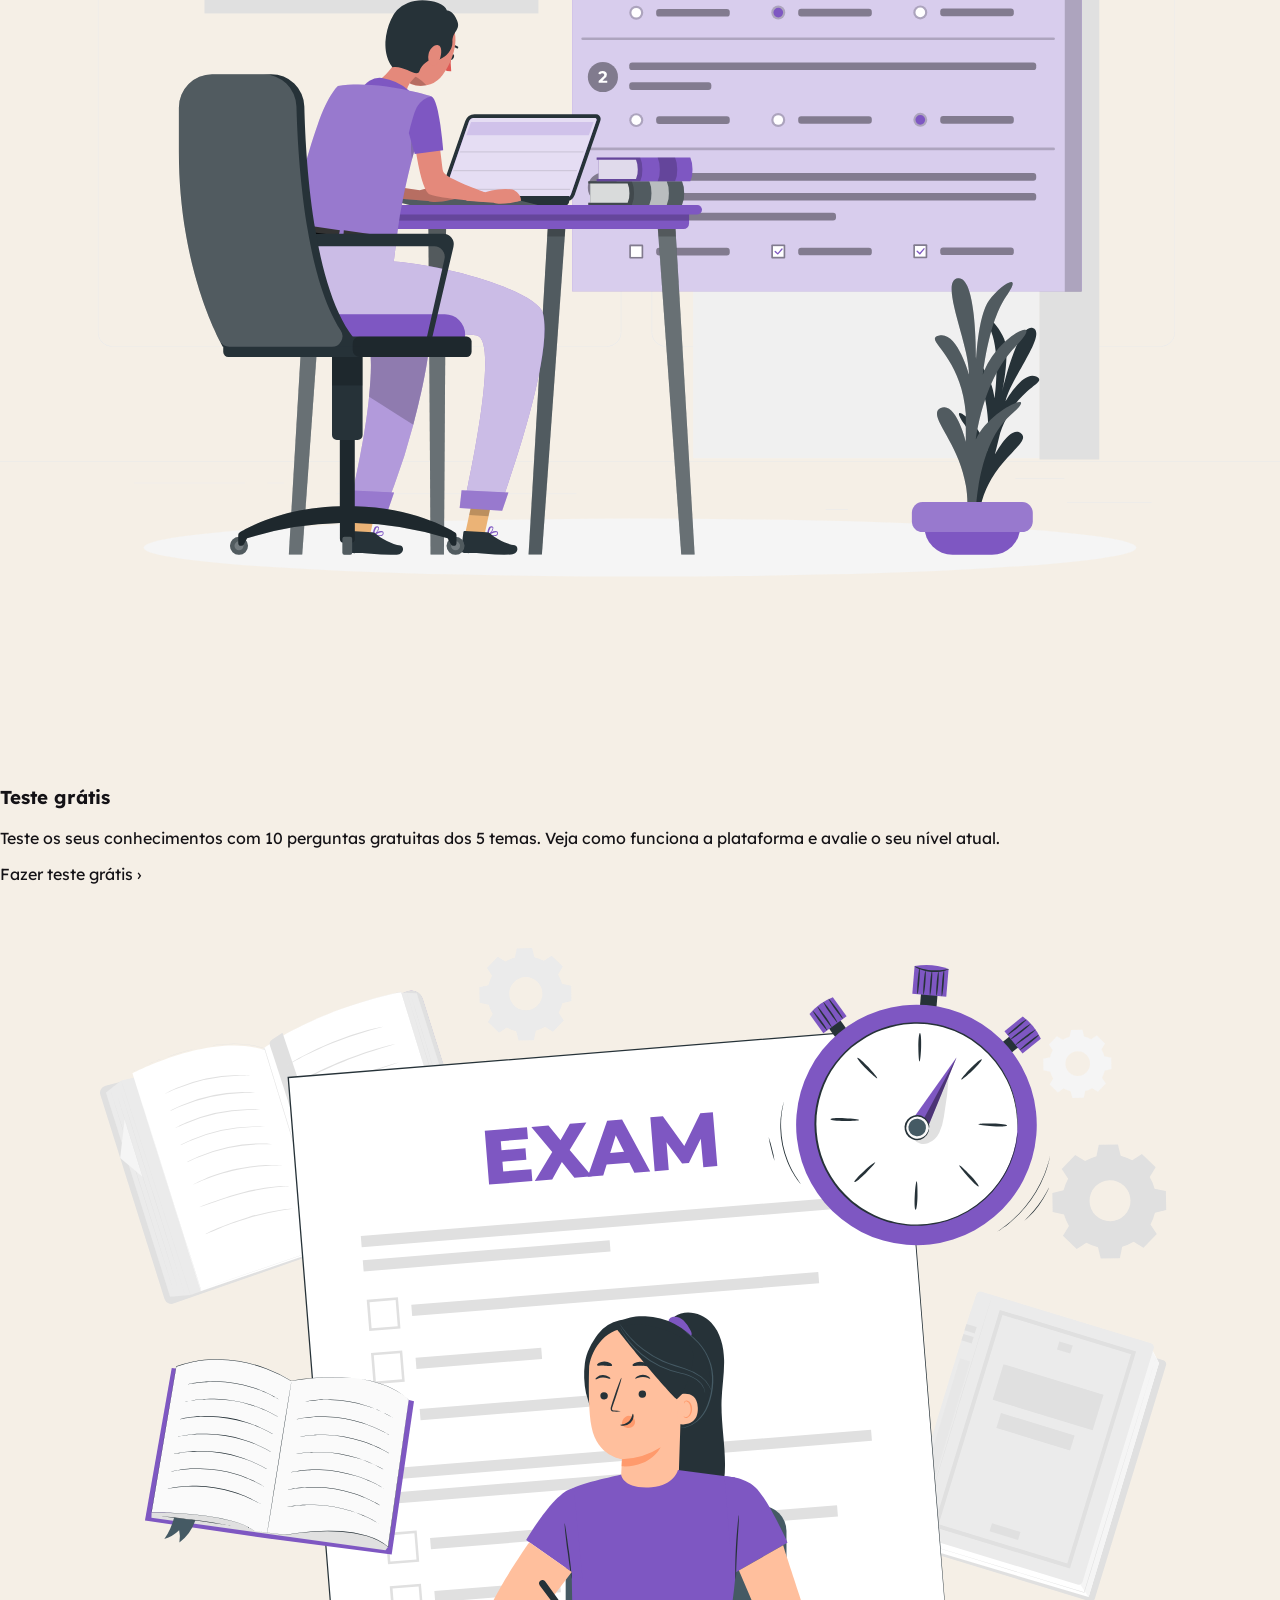
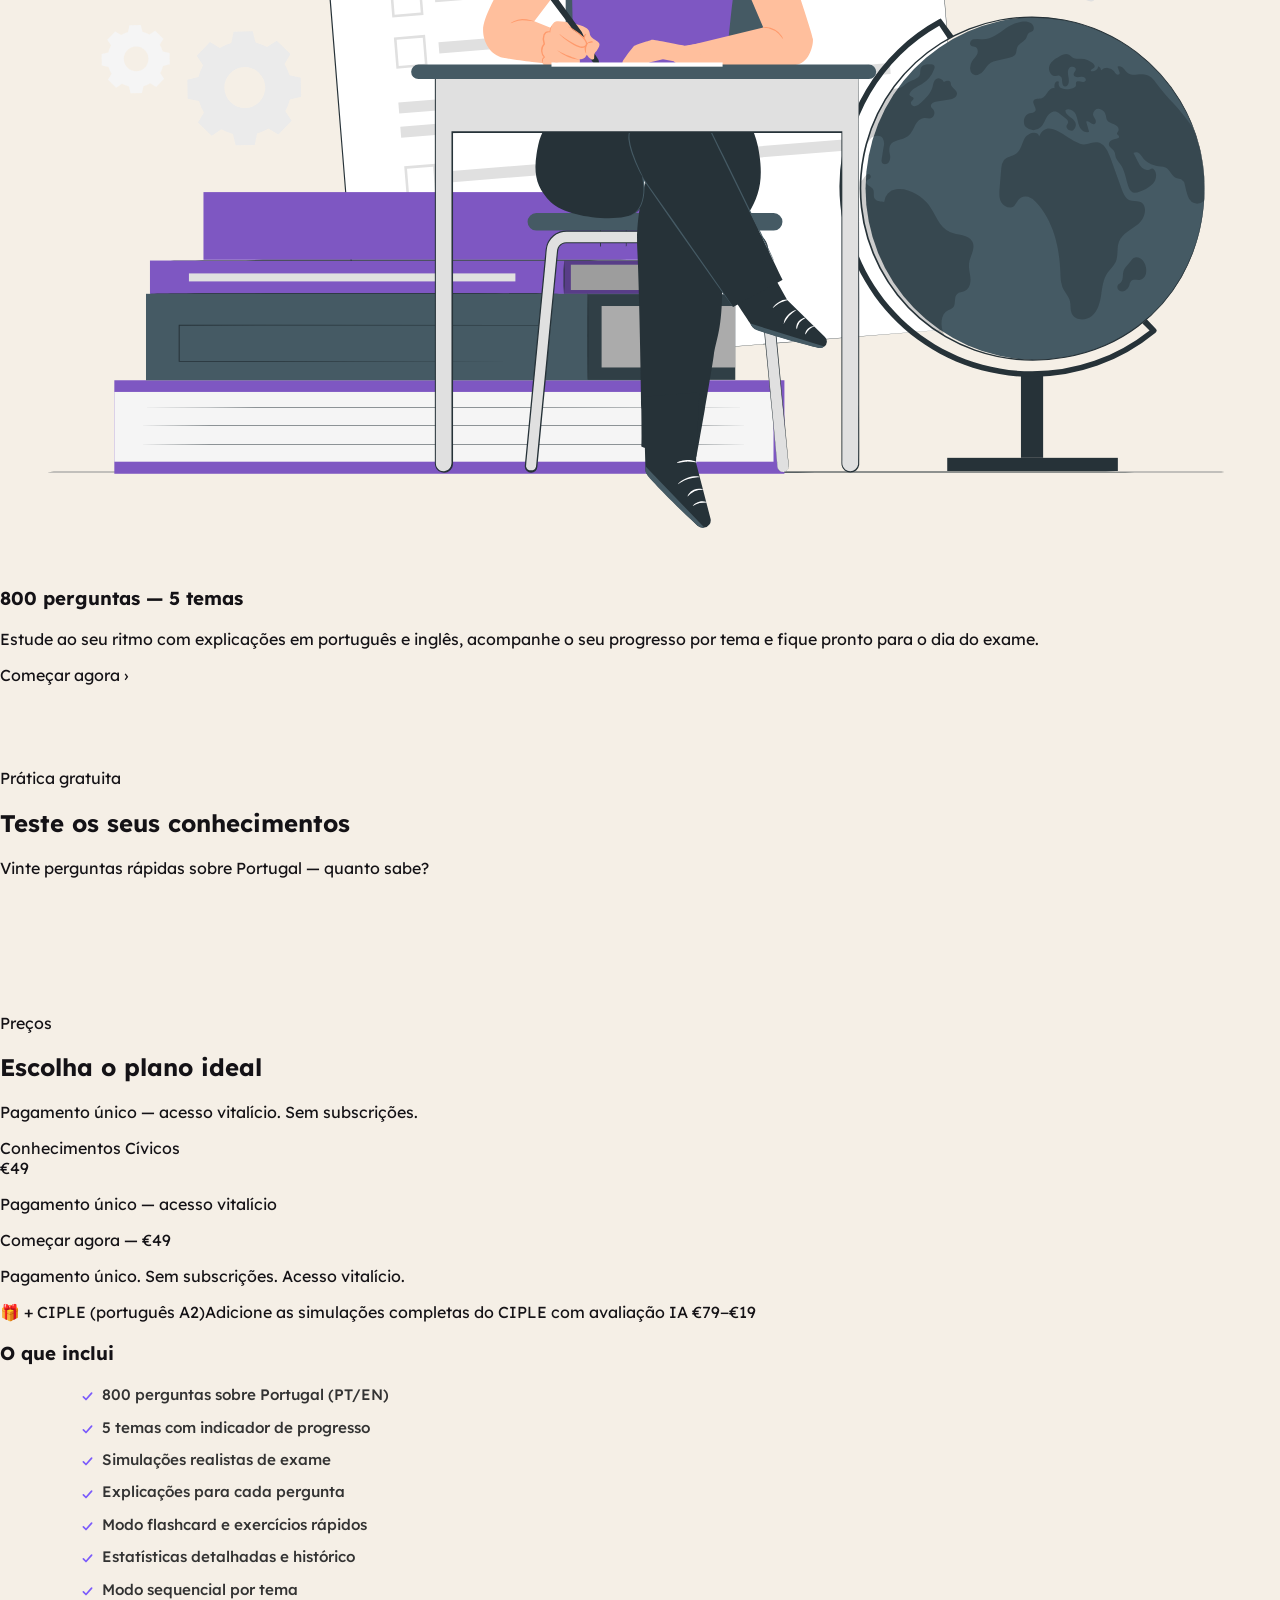
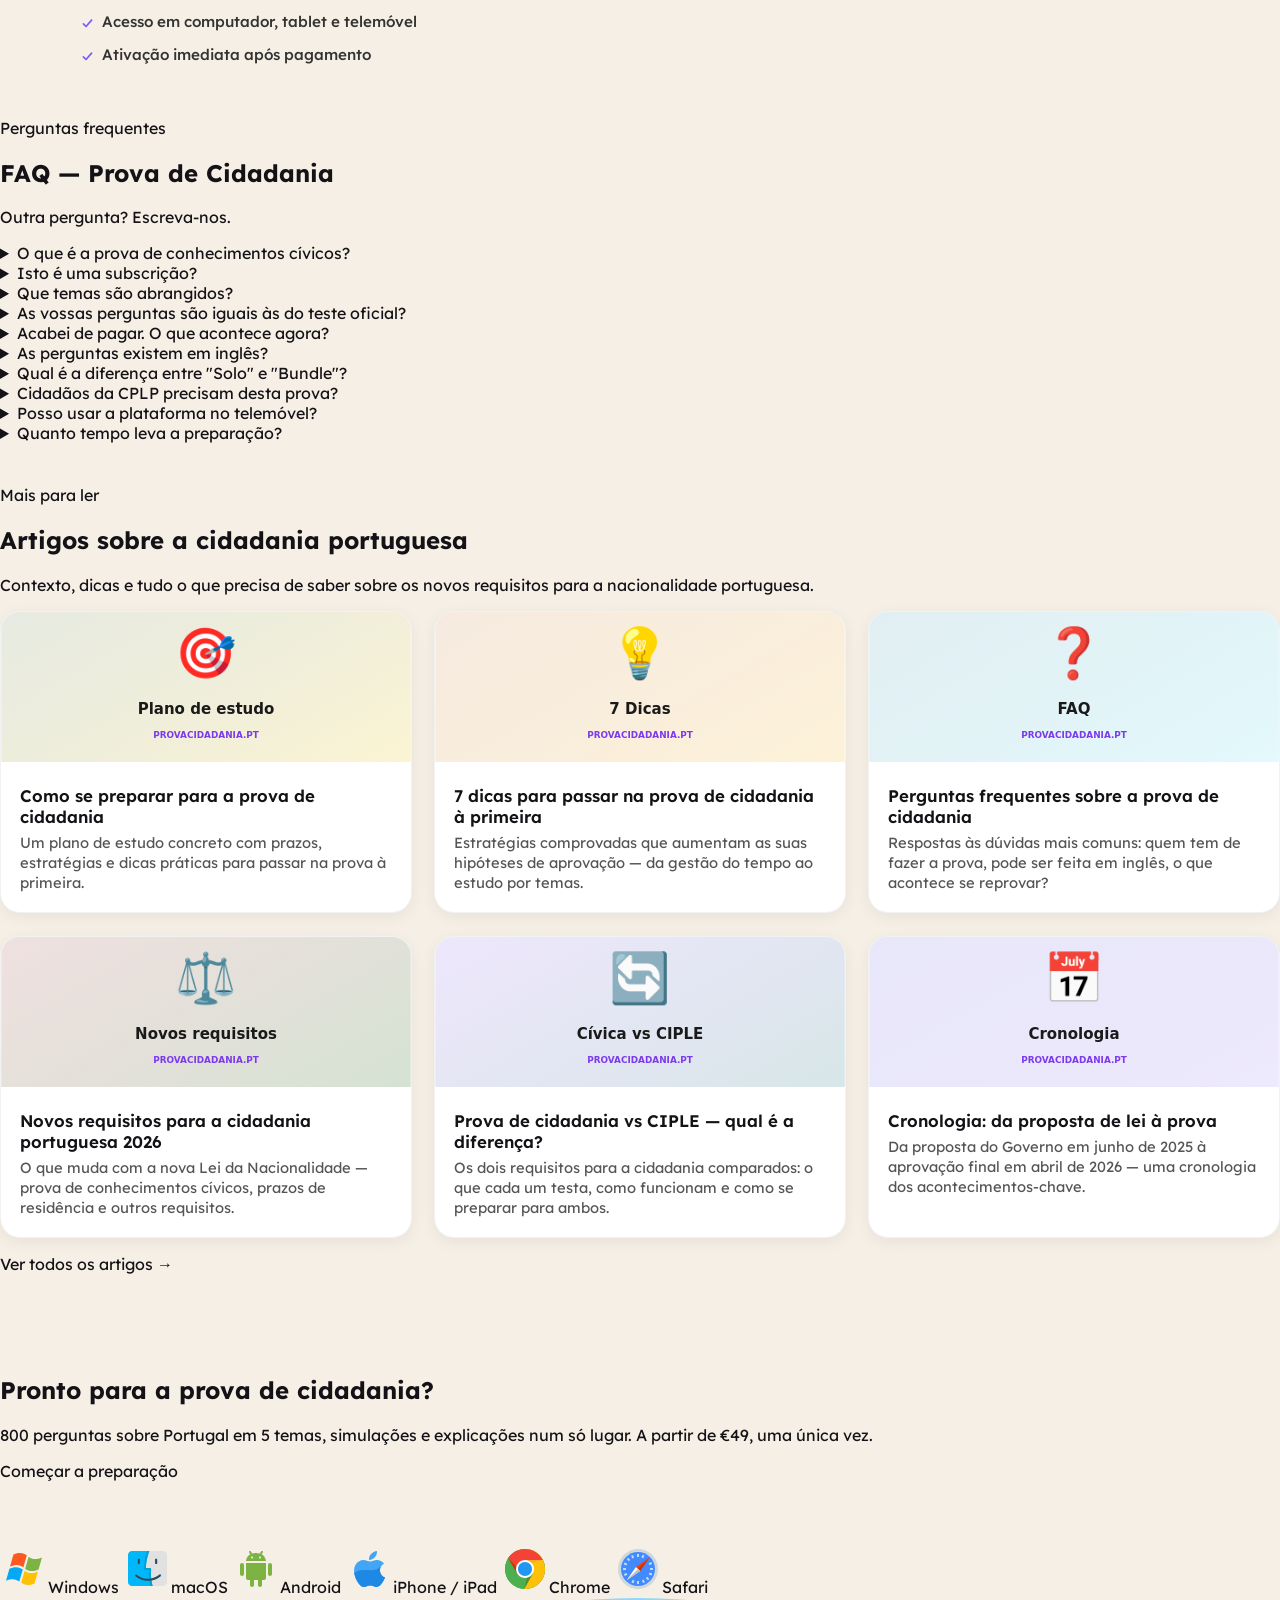
==== commit 77ef081a: "sdf" ====
--- a/index.html
+++ b/index.html
@@ -48,7 +48,7 @@
   <meta name="viewport" content="width=device-width, initial-scale=1" />
   <link href="https://fonts.googleapis.com/css2?family=Lexend:wght@300;400;500;600;700&display=swap" rel="stylesheet">
   <link rel="stylesheet" href="/assets/css/newhome.css">
-  <link rel="stylesheet" href="https://civiclearn.com/assets/css/presale-home.css?v=11">
+  <link rel="stylesheet" href="https://civiclearn.com/assets/css/presale-home.css?v=12">
 
   <!-- Pricing + bundle styles -->
   <style>
@@ -365,7 +365,7 @@
       </div>
     </div>
     <div class="hero-img">
-      <img src="/assets/images/devicespt.webp" alt="CivicLearn Prova de Cidadania em vários dispositivos" width="2968" height="1944" fetchpriority="high" decoding="async">
+      <img src="/assets/images/devicespt-sg.webp" alt="CivicLearn Prova de Cidadania em vários dispositivos" width="2968" height="1944" fetchpriority="high" decoding="async">
     </div>
   </div>
 </section>
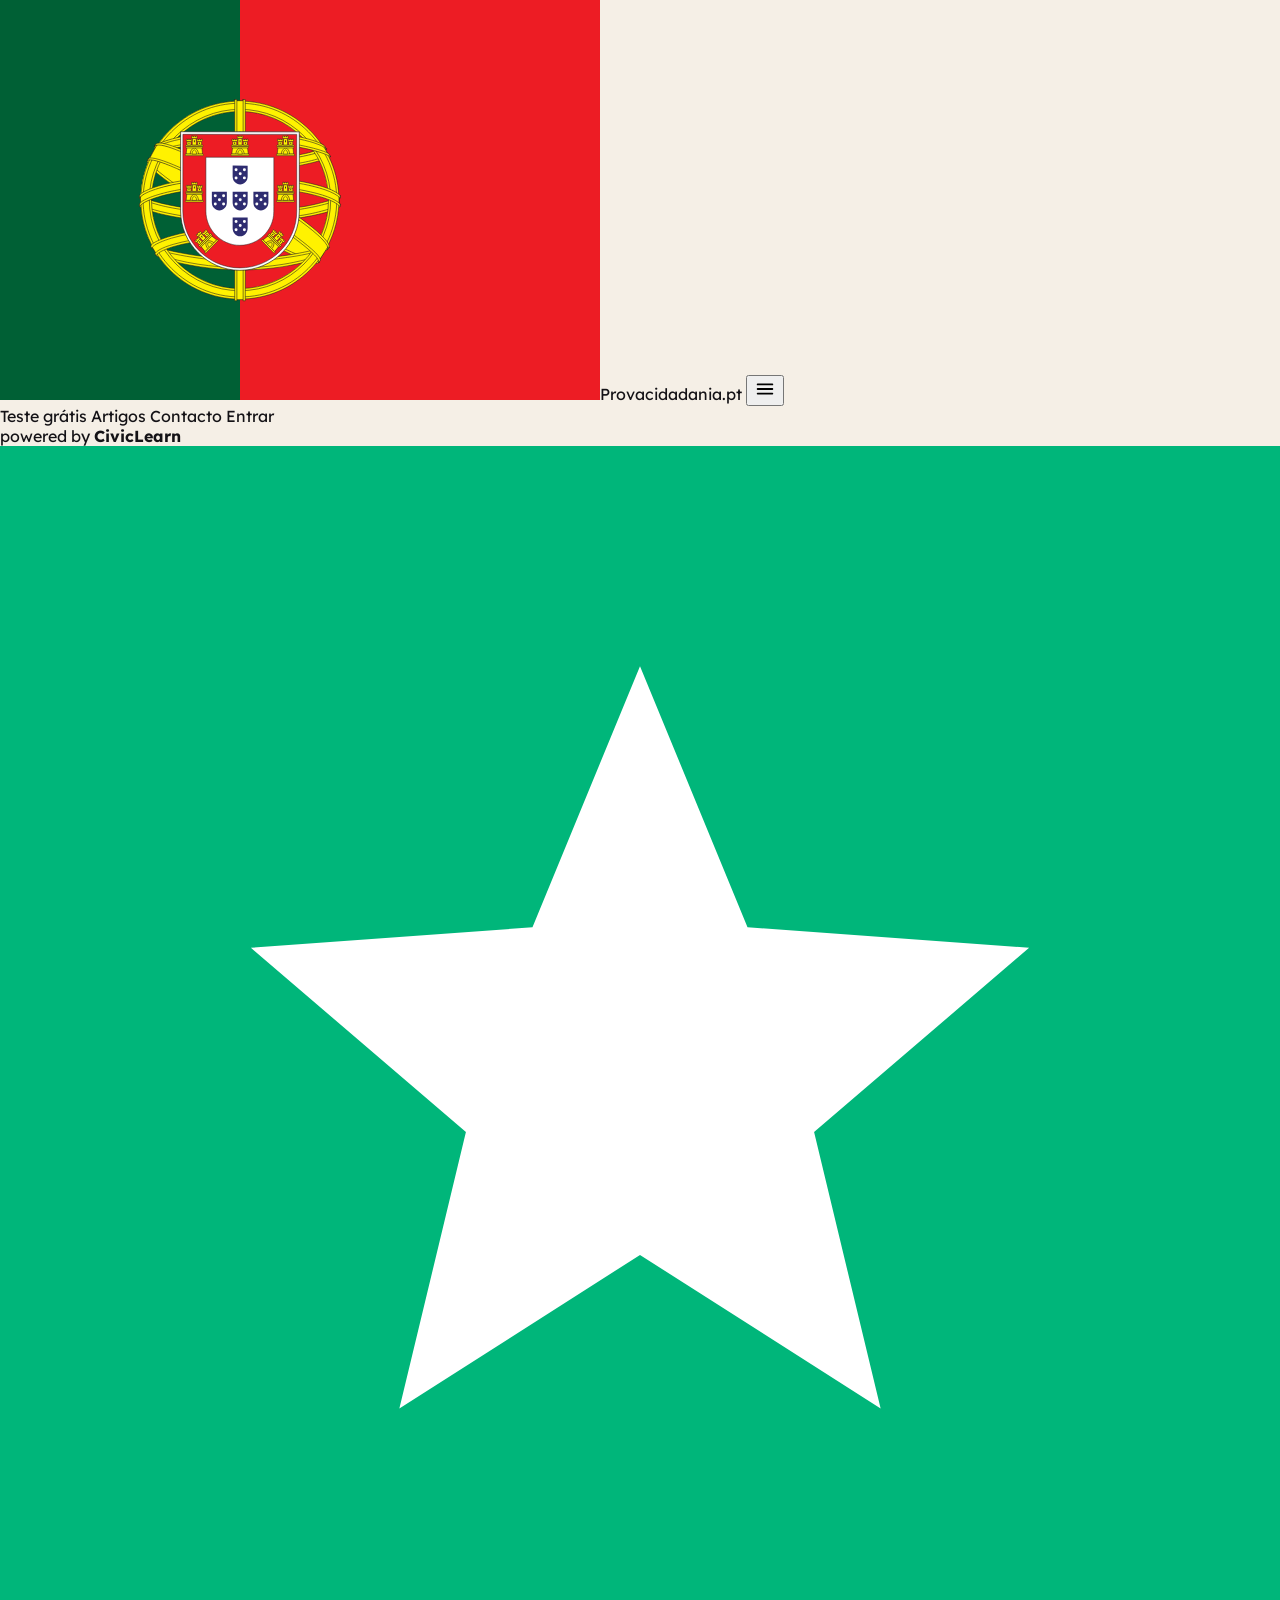
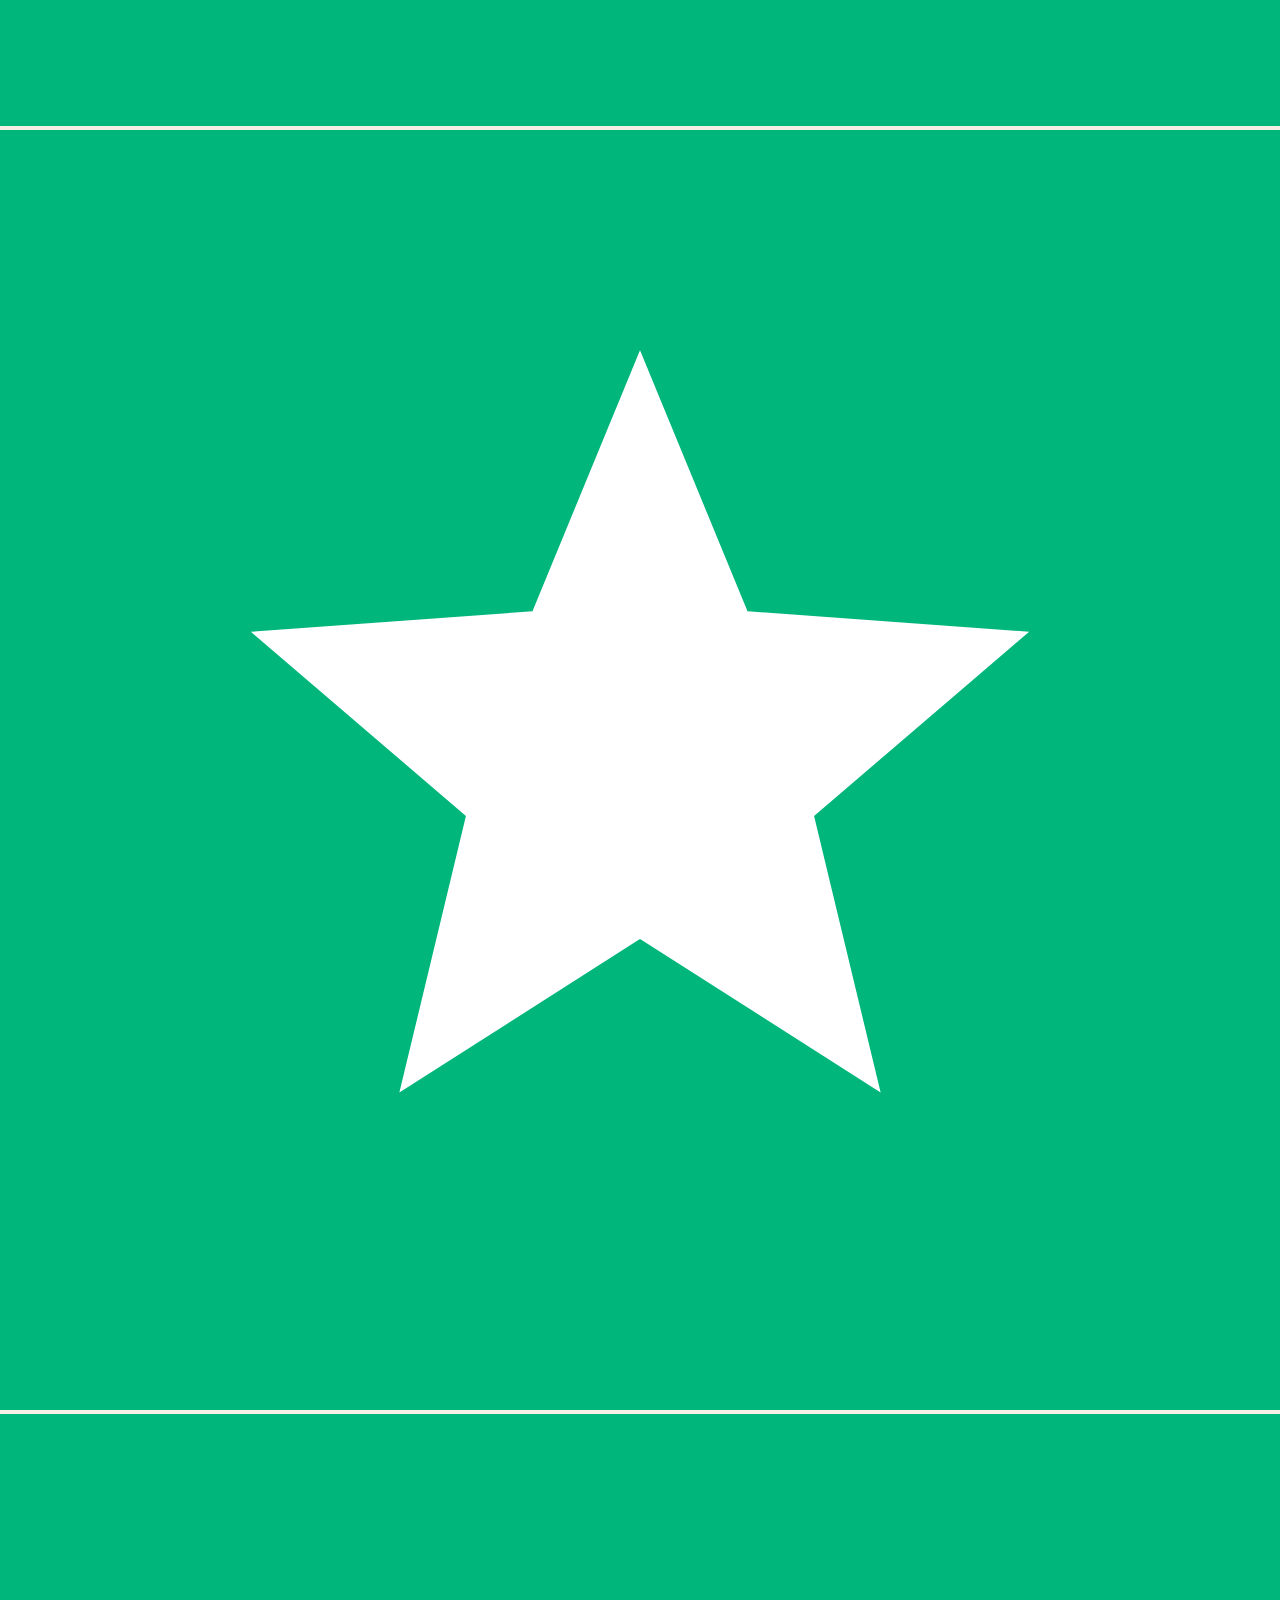
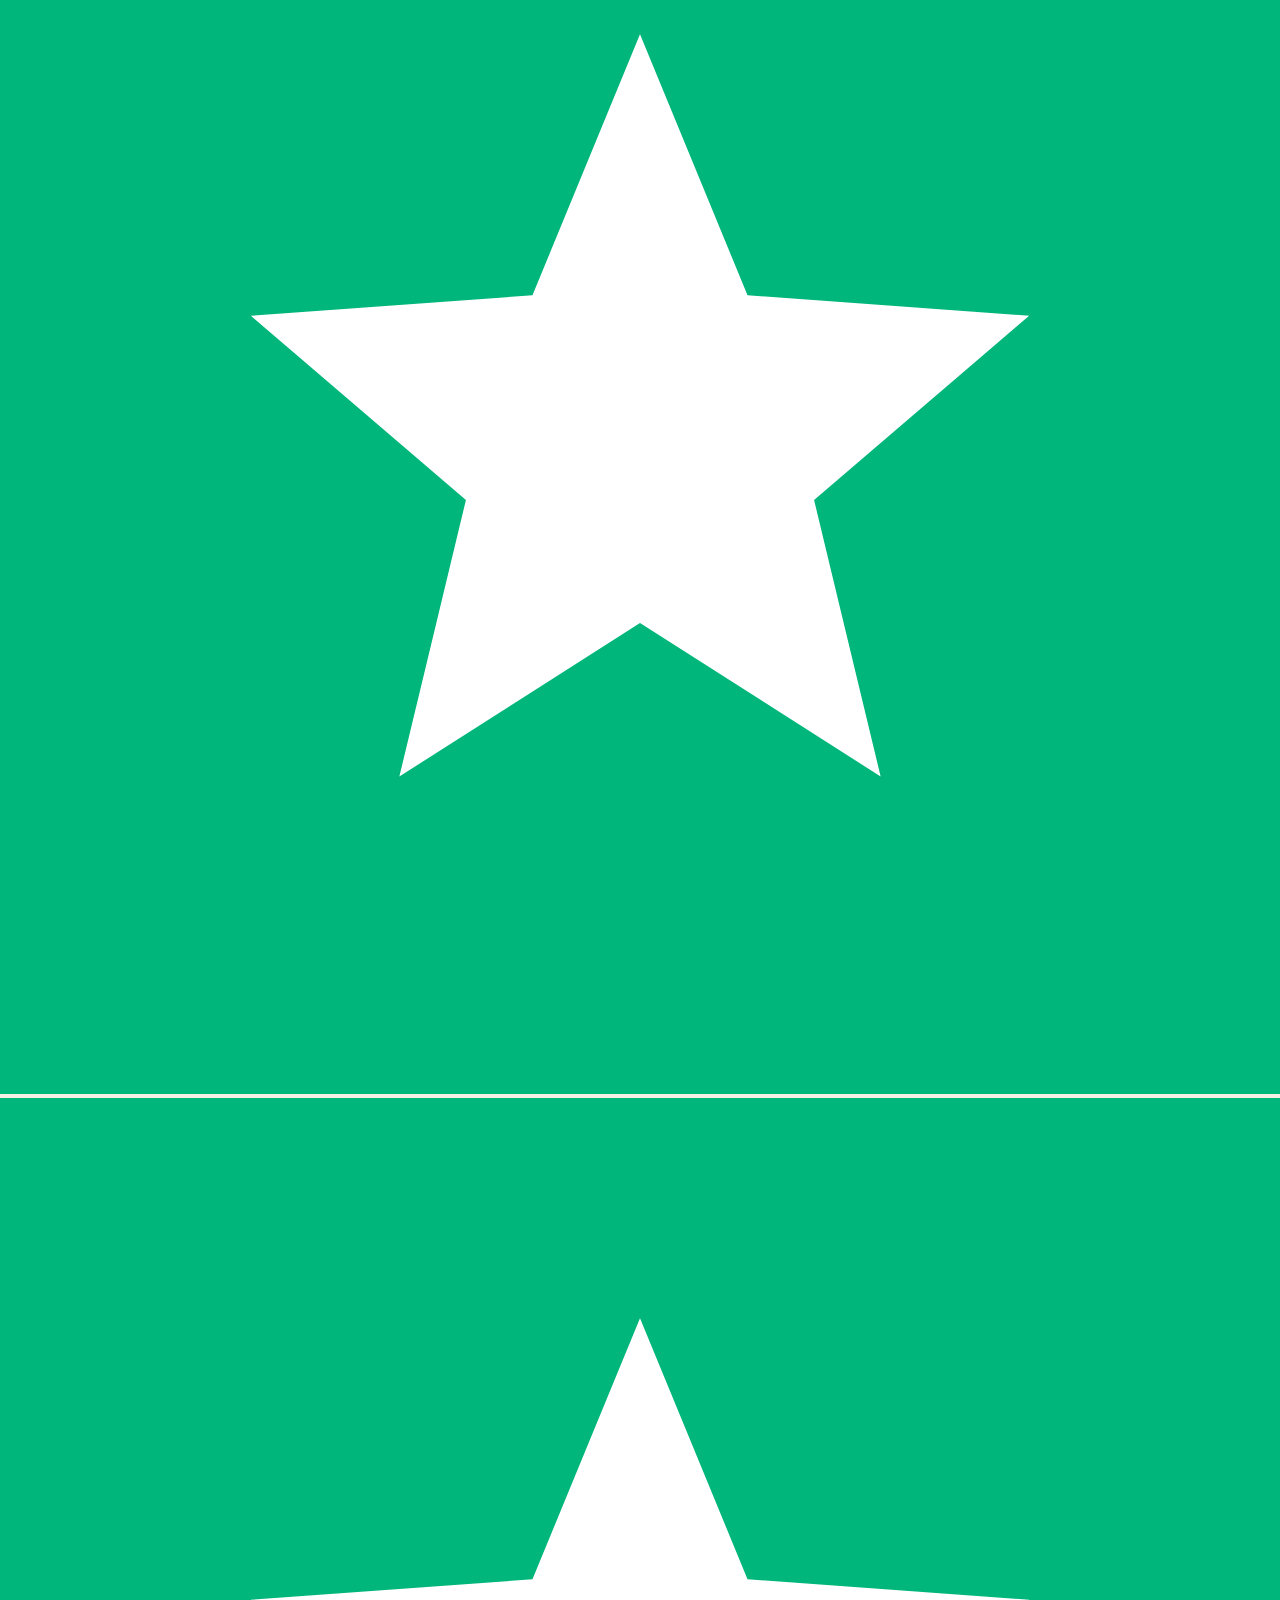
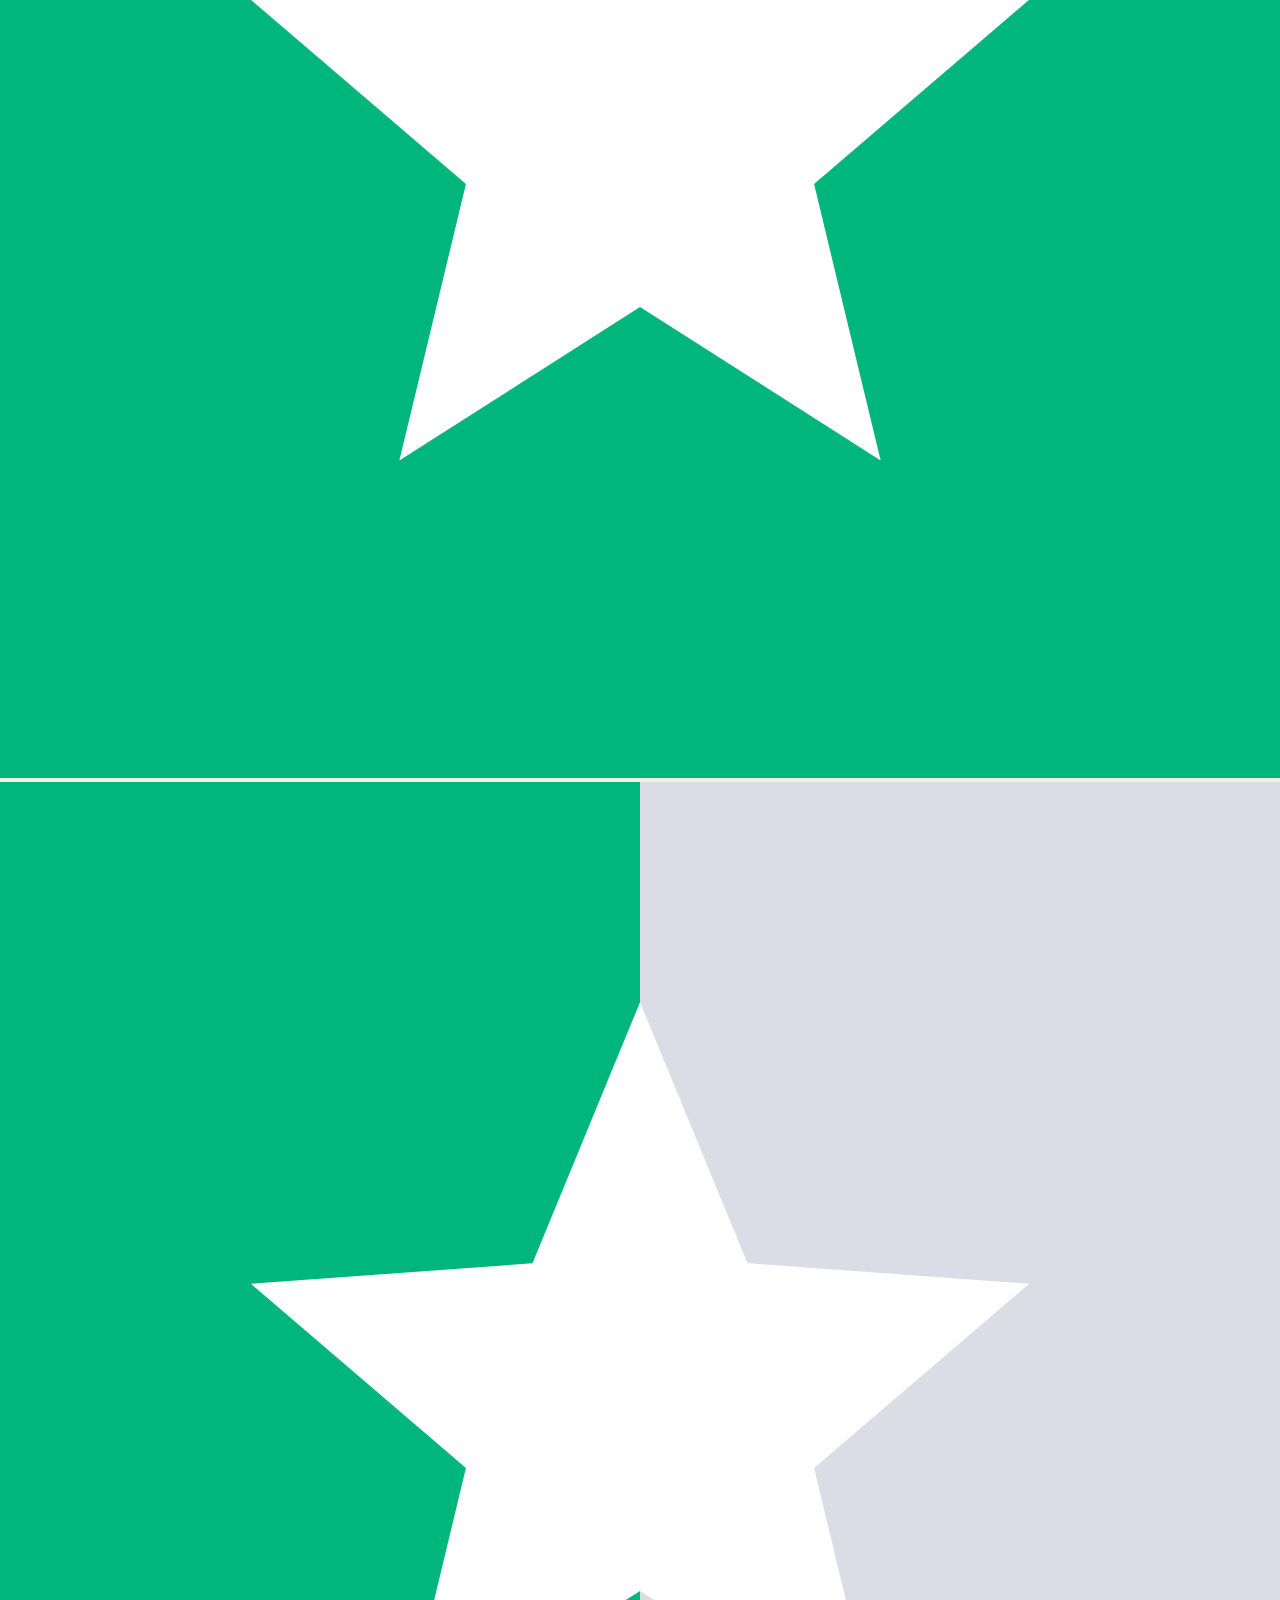
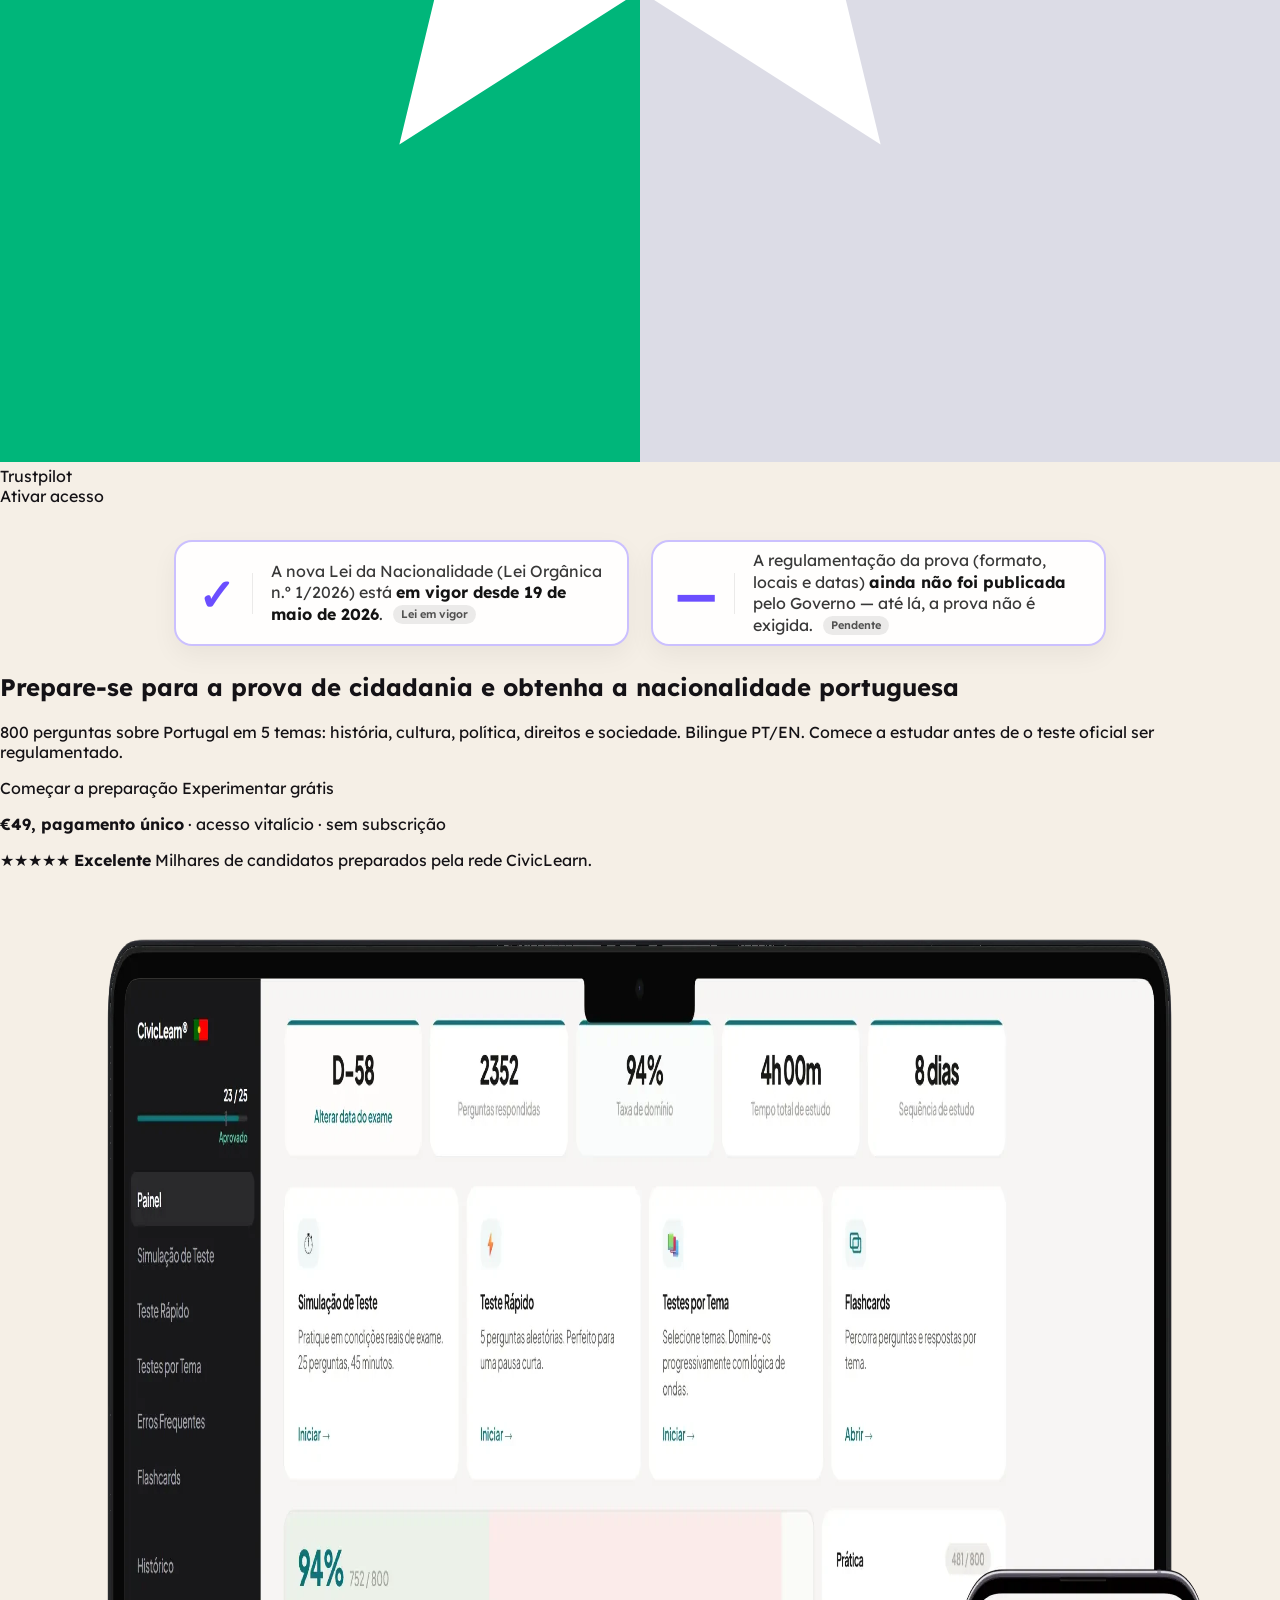
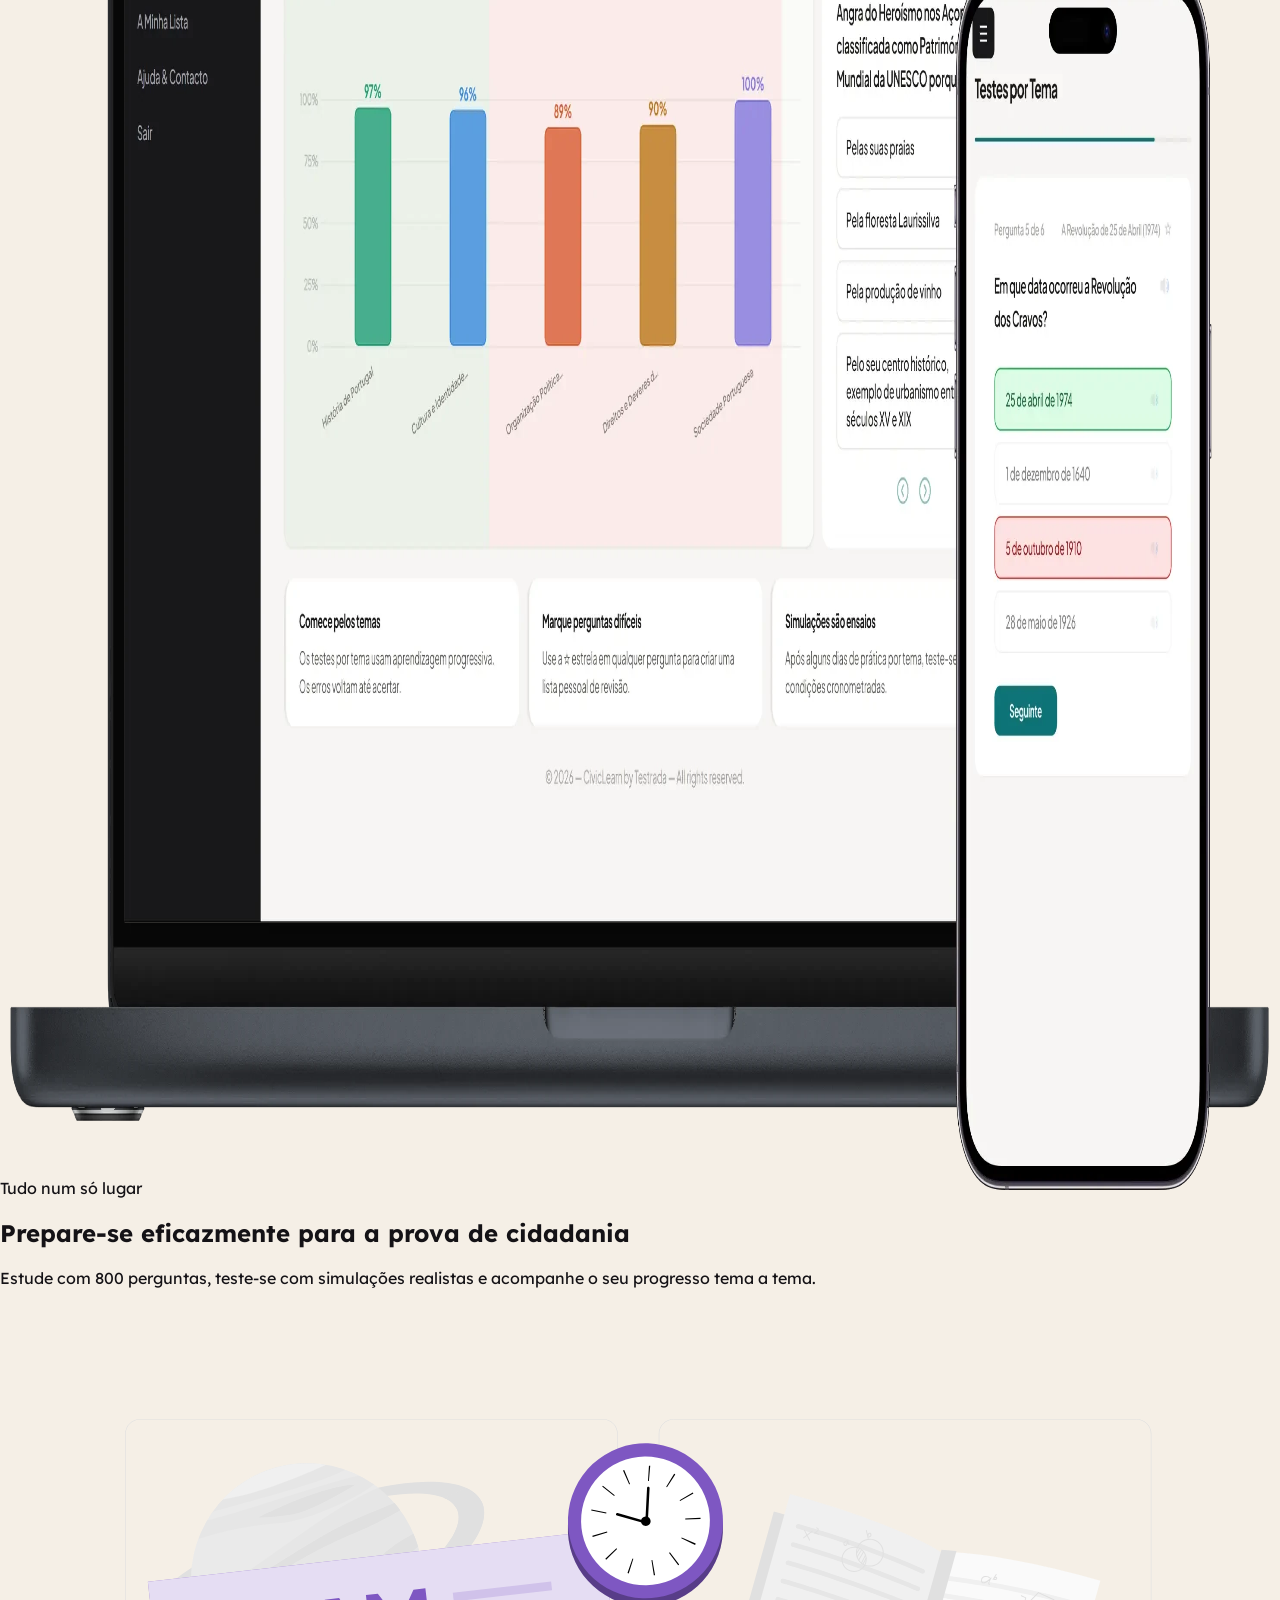
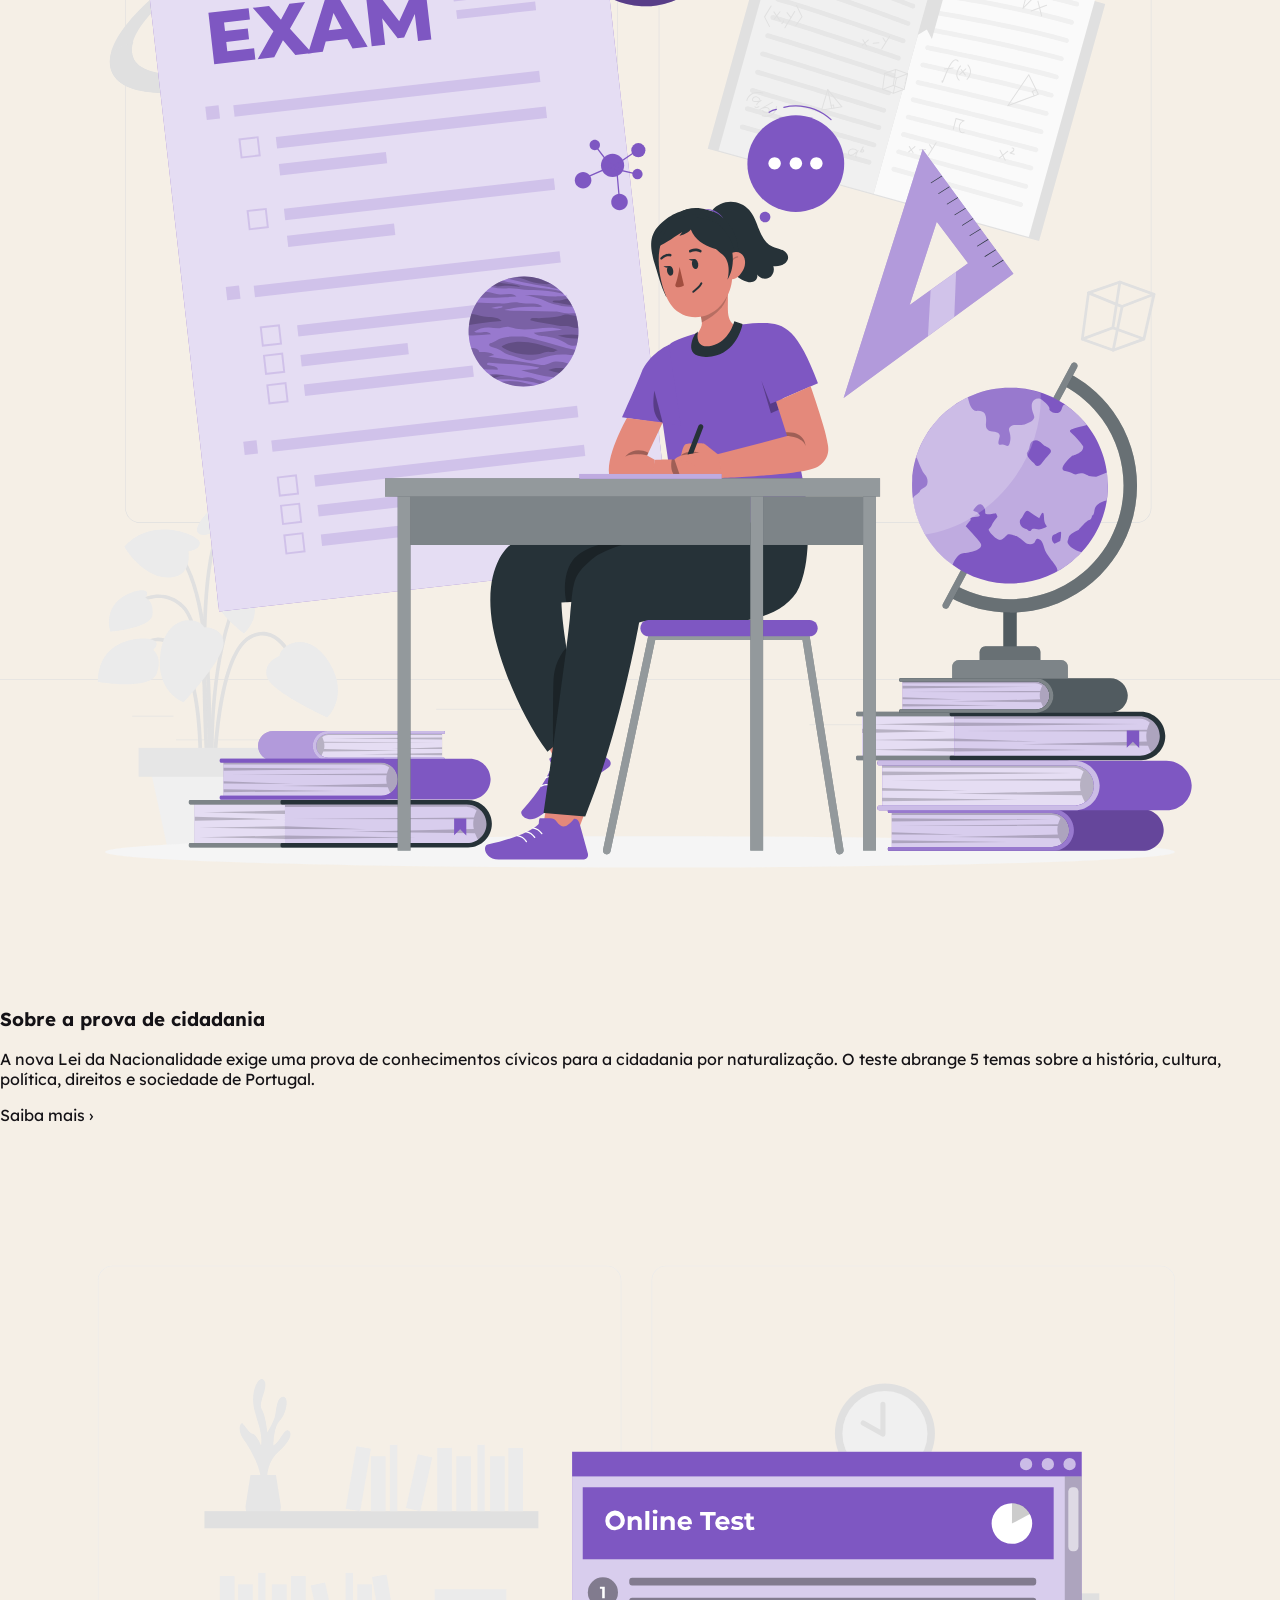
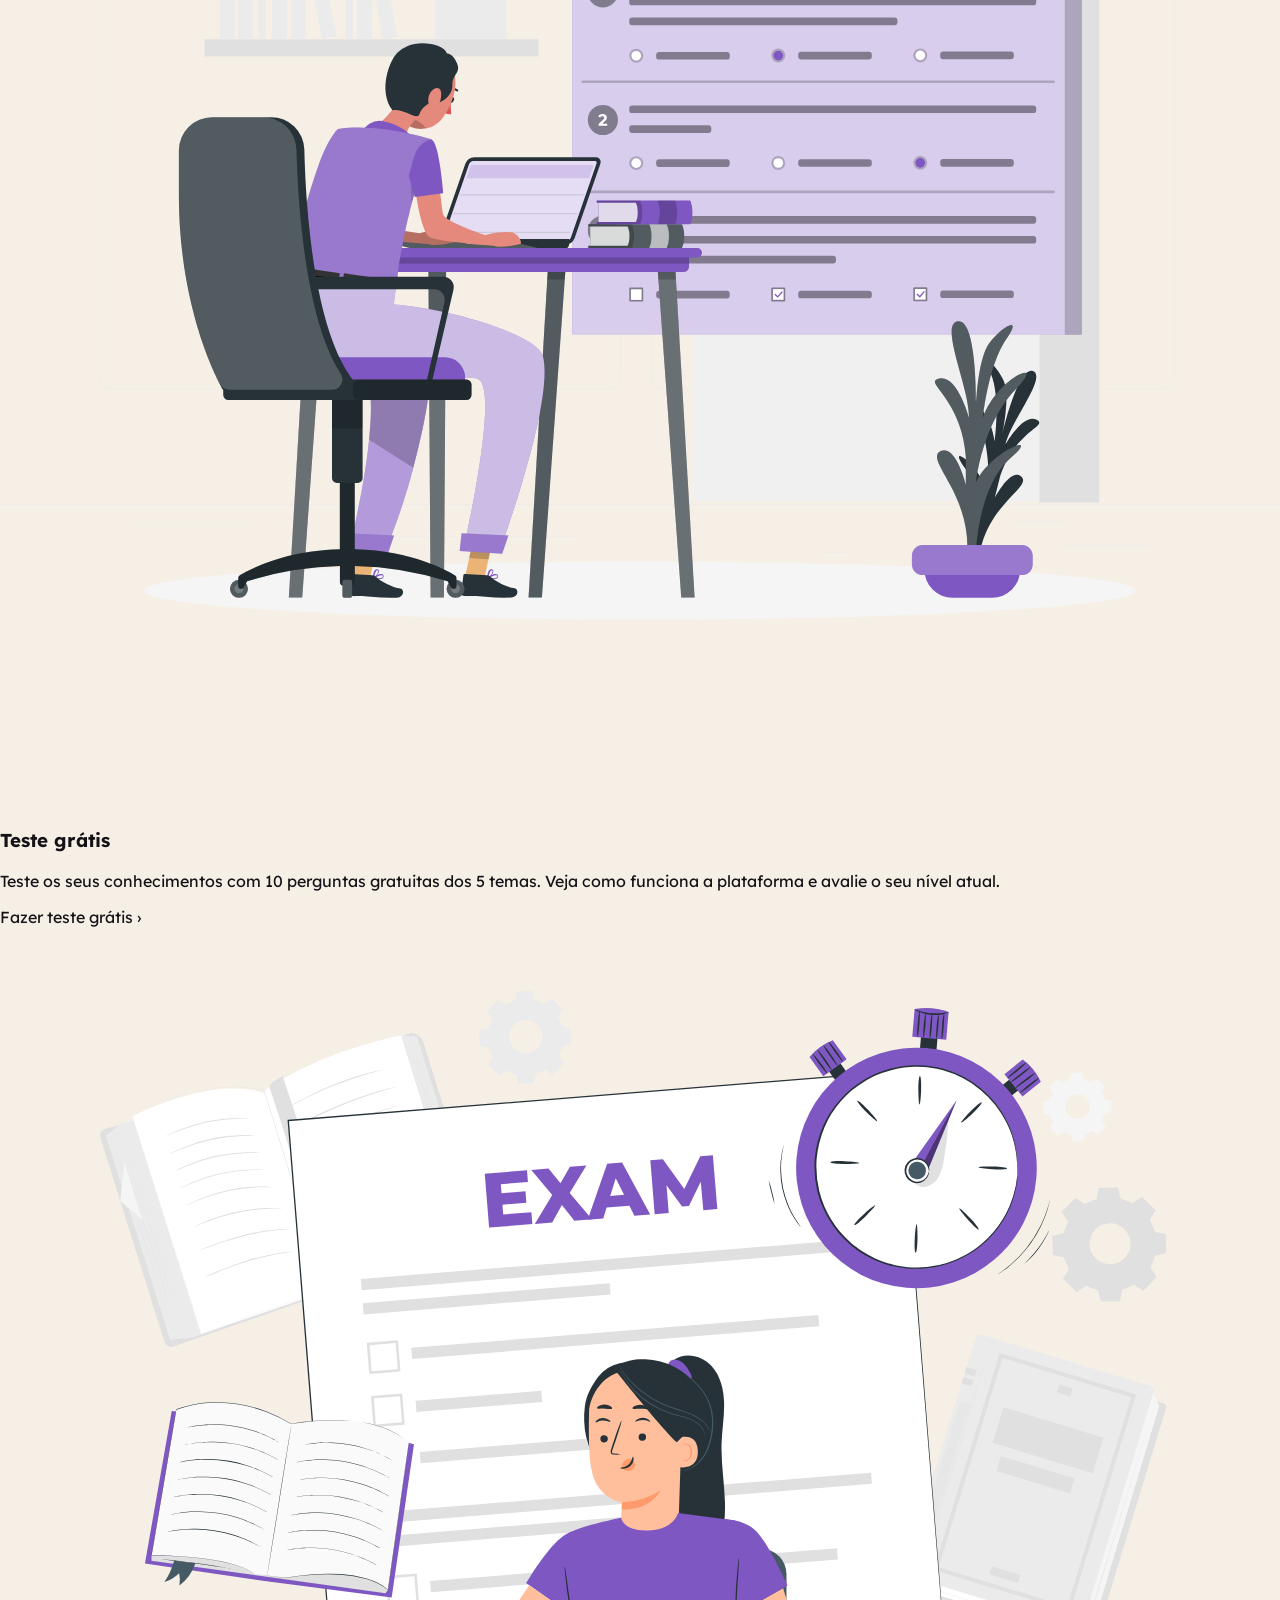
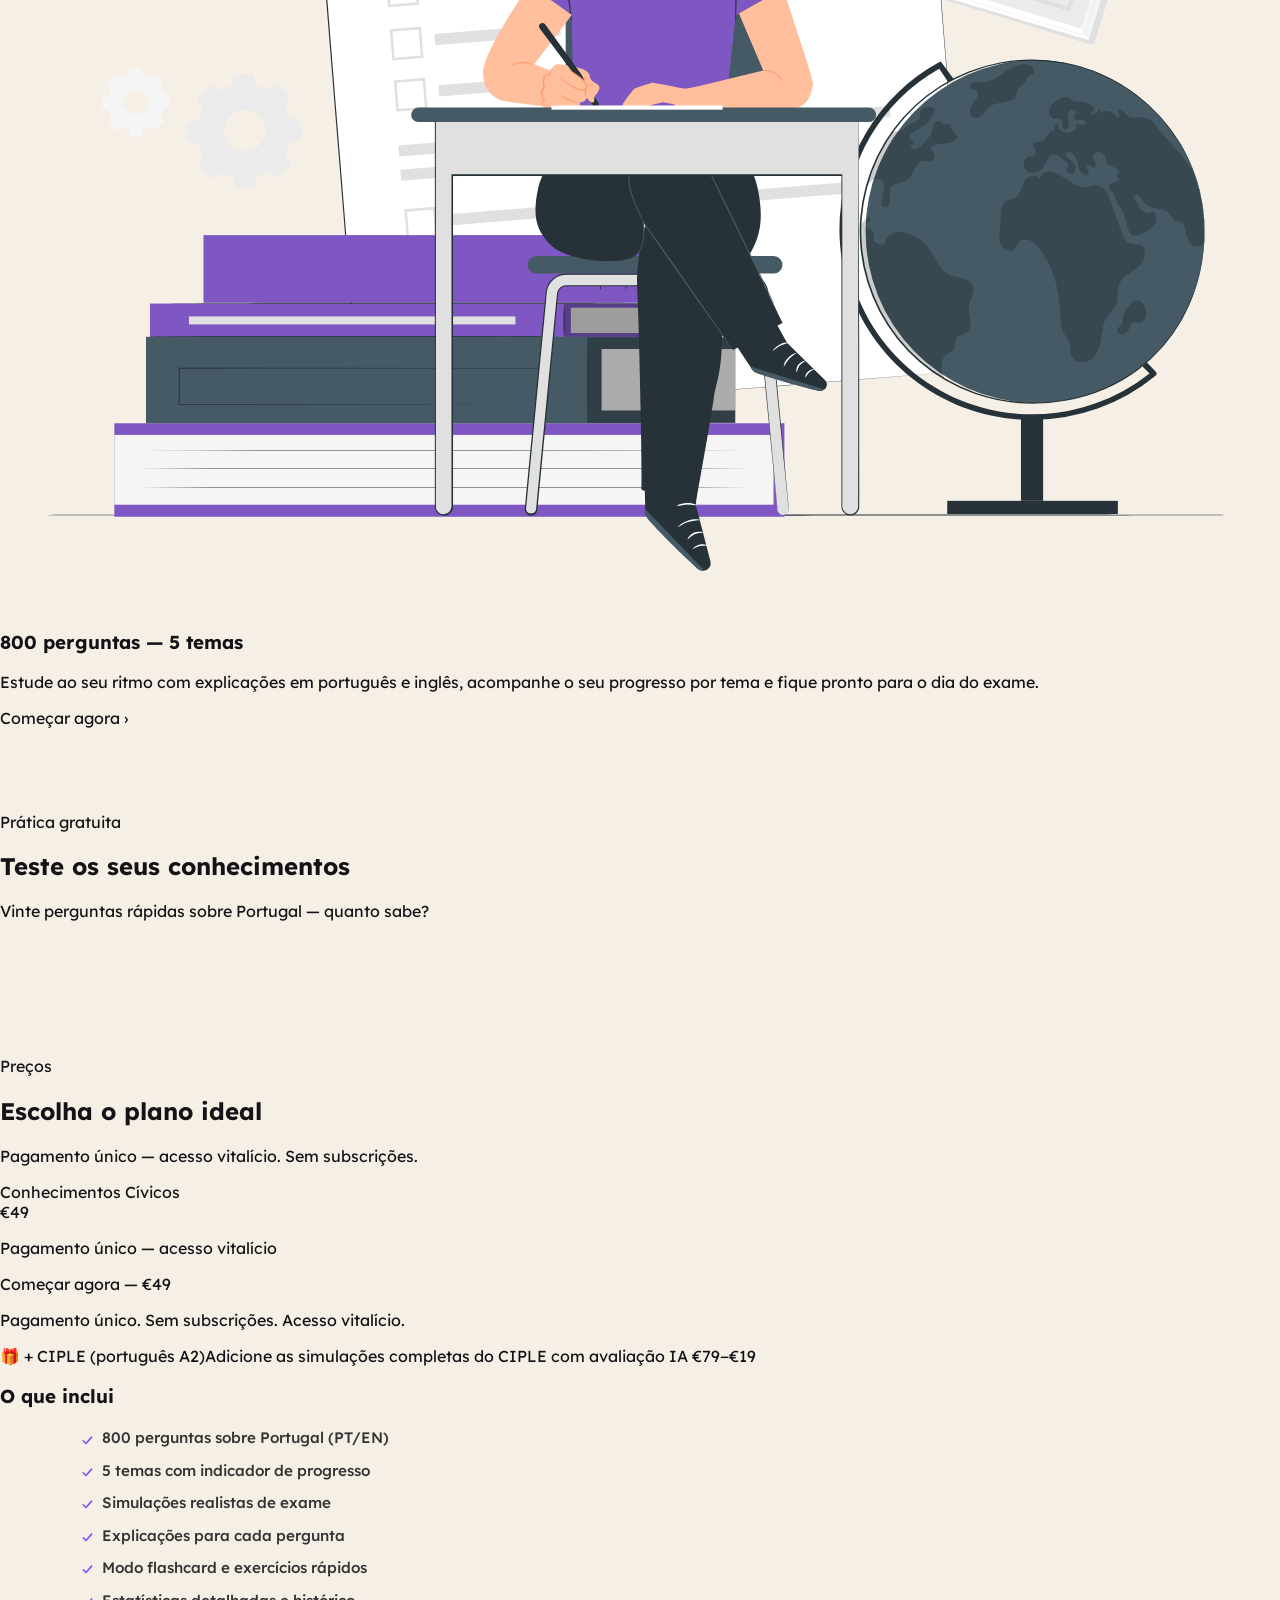
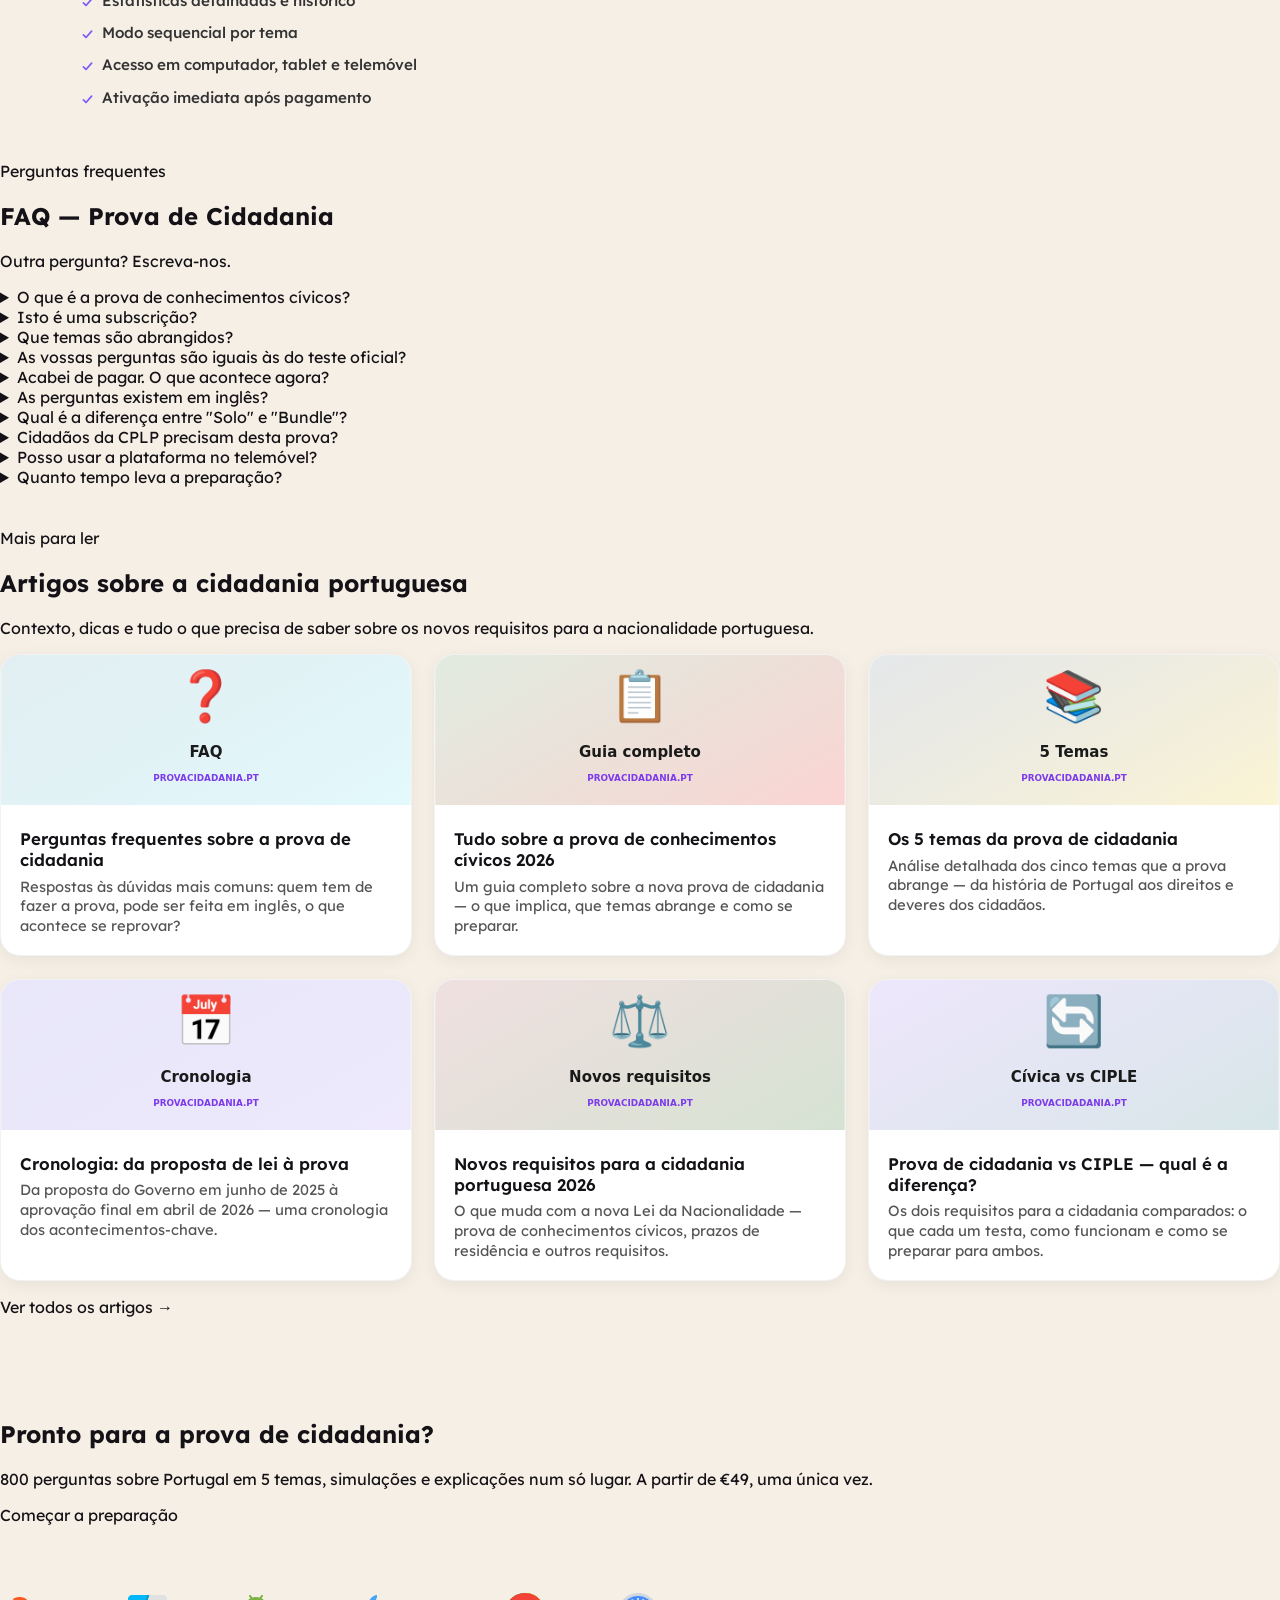
==== commit 32b4a8c9: "Update index.html" ====
--- a/index.html
+++ b/index.html
@@ -326,8 +326,8 @@
 </div>
 <div class="exam-status-text">
 <p class="exam-status-sentence" id="status-law-text">
-            A Lei da Nacionalidade foi <strong>aprovada pela Assembleia da República</strong>.
-            <span class="status-pill">Lei aprovada</span>
+            A nova Lei da Nacionalidade (Lei Orgânica n.º 1/2026) está <strong>em vigor desde 19 de maio de 2026</strong>.
+            <span class="status-pill">Lei em vigor</span>
 </p>
 </div>
 </div>
@@ -335,11 +335,11 @@
 <div class="exam-status-row exam-status-row--registration">
 <div class="exam-status-counter" id="status-portaria-counter">
 <span class="count-number">—</span>
-<span class="count-unit">DIAS</span>
+<span class="count-unit"></span>
 </div>
 <div class="exam-status-text">
 <p class="exam-status-sentence" id="status-portaria-text">
-            Portaria regulamentar esperada em até <strong>90 dias</strong> após promulgação.
+            A regulamentação da prova (formato, locais e datas) <strong>ainda não foi publicada</strong> pelo Governo — até lá, a prova não é exigida.
             <span class="status-pill">Pendente</span>
 </p>
 </div>
@@ -550,45 +550,65 @@
 
 
 <!-- ======================================================
-   PORTUGAL — PORTARIA COUNTDOWN (90 days from ~April 10 2026 promulgation)
+   PORTUGAL — STATUS DA LEI E DA PROVA (Oct 2026)
+   EDIT THE DATES BELOW ONLY.
+   - LAW_IN_FORCE: Lei Orgânica n.º 1/2026, publicada no DR a 18 de maio de 2026, em vigor desde 19 de maio de 2026.
+     O art. 4.º dava ao Governo 90 dias (até 16 de agosto de 2026) para alterar o Regulamento da Nacionalidade — ainda não aconteceu.
+   - PROVA_DATE: set it (YYYY-MM-DD) when the regulamento/portaria says from when the test is required
+     (or when the first sessions are announced). null = still waiting.
    ====================================================== -->
 <script>
+const LAW_IN_FORCE = "2026-05-19";
+const PROVA_DATE = null;   /* e.g. "2027-01-15" — leave null while the regulation is not published */
+
 (function () {
-  // Estimated: law promulgated ~April 10 2026, portaria due within 90 days → ~July 9 2026
-  const PORTARIA_DATE = "2026-07-09";
-
-  function daysUntil(dateStr) {
-    const now = new Date();
-    const target = new Date(dateStr + "T00:00:00");
-    return Math.max(0, Math.ceil((target - now) / 86400000));
+  function dayNum(s) { var p = s.split("-"); return Date.UTC(+p[0], p[1] - 1, +p[2]) / 864e5; }
+  function daysTo(s) { var n = new Date(); return Math.round(dayNum(s) - Date.UTC(n.getFullYear(), n.getMonth(), n.getDate()) / 864e5); }
+  function fmt(s) { var p = s.split("-"); return new Date(+p[0], p[1] - 1, +p[2]).toLocaleDateString("pt-PT", { day: "numeric", month: "long", year: "numeric" }); }
+  function unit(n) { return n === 1 ? "DIA" : "DIAS"; }
+
+  function set(counterId, textId, num, un, html) {
+    var c = document.getElementById(counterId), t = document.getElementById(textId);
+    if (!c || !t) return;
+    c.querySelector(".count-number").textContent = num;
+    c.querySelector(".count-unit").textContent = un;
+    t.innerHTML = html;
   }
 
-  function dayLabel(n) {
-    return n === 1 ? "DIA" : "DIAS";
+  function update() {
+    /* ROW 1 — the law */
+    if (daysTo(LAW_IN_FORCE) <= 0) {
+      set("status-law-counter", "status-law-text", "\u2713", "",
+        "A nova Lei da Nacionalidade (Lei Orgânica n.º 1/2026) está <strong>em vigor desde " + fmt(LAW_IN_FORCE) + "</strong>." +
+        ' <span class="status-pill">Lei em vigor</span>');
+    } else {
+      var dl = daysTo(LAW_IN_FORCE);
+      set("status-law-counter", "status-law-text", dl, unit(dl),
+        "A nova Lei da Nacionalidade entra em vigor a <strong>" + fmt(LAW_IN_FORCE) + "</strong>." +
+        ' <span class="status-pill">Lei aprovada</span>');
+    }
+
+    /* ROW 2 — the test */
+    if (!PROVA_DATE) {
+      set("status-portaria-counter", "status-portaria-text", "\u2014", "",
+        "A regulamentação da prova (formato, locais e datas) <strong>ainda não foi publicada</strong> pelo Governo — até lá, a prova não é exigida." +
+        ' <span class="status-pill">Pendente</span>');
+      return;
+    }
+    var d = daysTo(PROVA_DATE);
+    if (d > 0) {
+      set("status-portaria-counter", "status-portaria-text", d, unit(d),
+        "A prova de cidadania passa a ser exigida a partir de <strong>" + fmt(PROVA_DATE) + "</strong>." +
+        ' <span class="status-pill">Confirmado</span>');
+    } else {
+      set("status-portaria-counter", "status-portaria-text", "\u2713", "",
+        "A prova de cidadania é exigida <strong>desde " + fmt(PROVA_DATE) + "</strong>." +
+        ' <span class="status-pill">Em vigor</span>');
+    }
   }
 
-  function update() {
-    const counter = document.querySelector("#status-portaria-counter");
-    if (!counter) return;
-
-    const num = counter.querySelector(".count-number");
-    const unit = counter.querySelector(".count-unit");
-
-    const d = daysUntil(PORTARIA_DATE);
-
-    if (d > 0) {
-      num.textContent = d;
-      unit.textContent = dayLabel(d);
-    } else {
-      num.textContent = "✓";
-      unit.textContent = "";
-      document.getElementById("status-portaria-text").innerHTML =
-        "O prazo para publicação da portaria <strong>expirou</strong>." +
-        ' <span class="status-pill">Aguardar</span>';
-    }
-  }
-
-  document.addEventListener("DOMContentLoaded", update);
+  function init() { update(); setInterval(update, 30 * 60 * 1000); }
+  if (document.readyState === "loading") document.addEventListener("DOMContentLoaded", init); else init();
 })();
 </script>
 
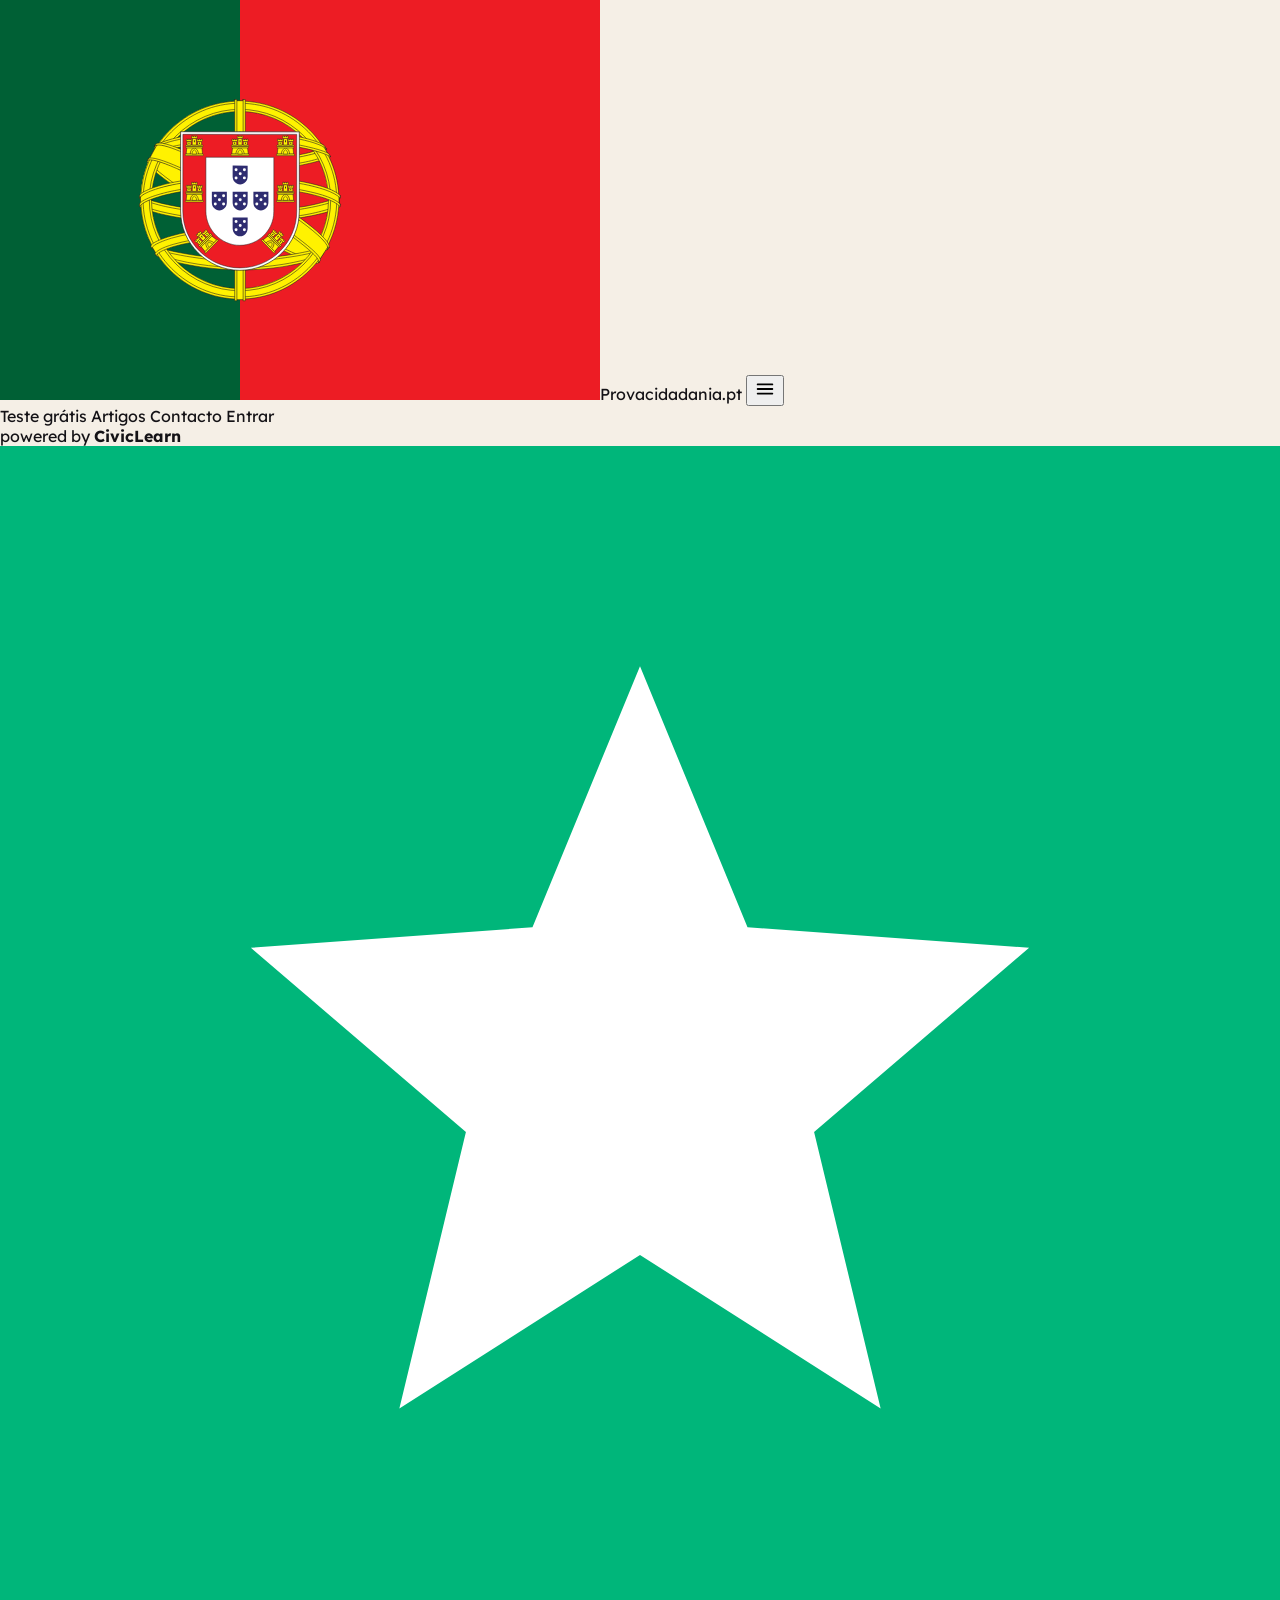
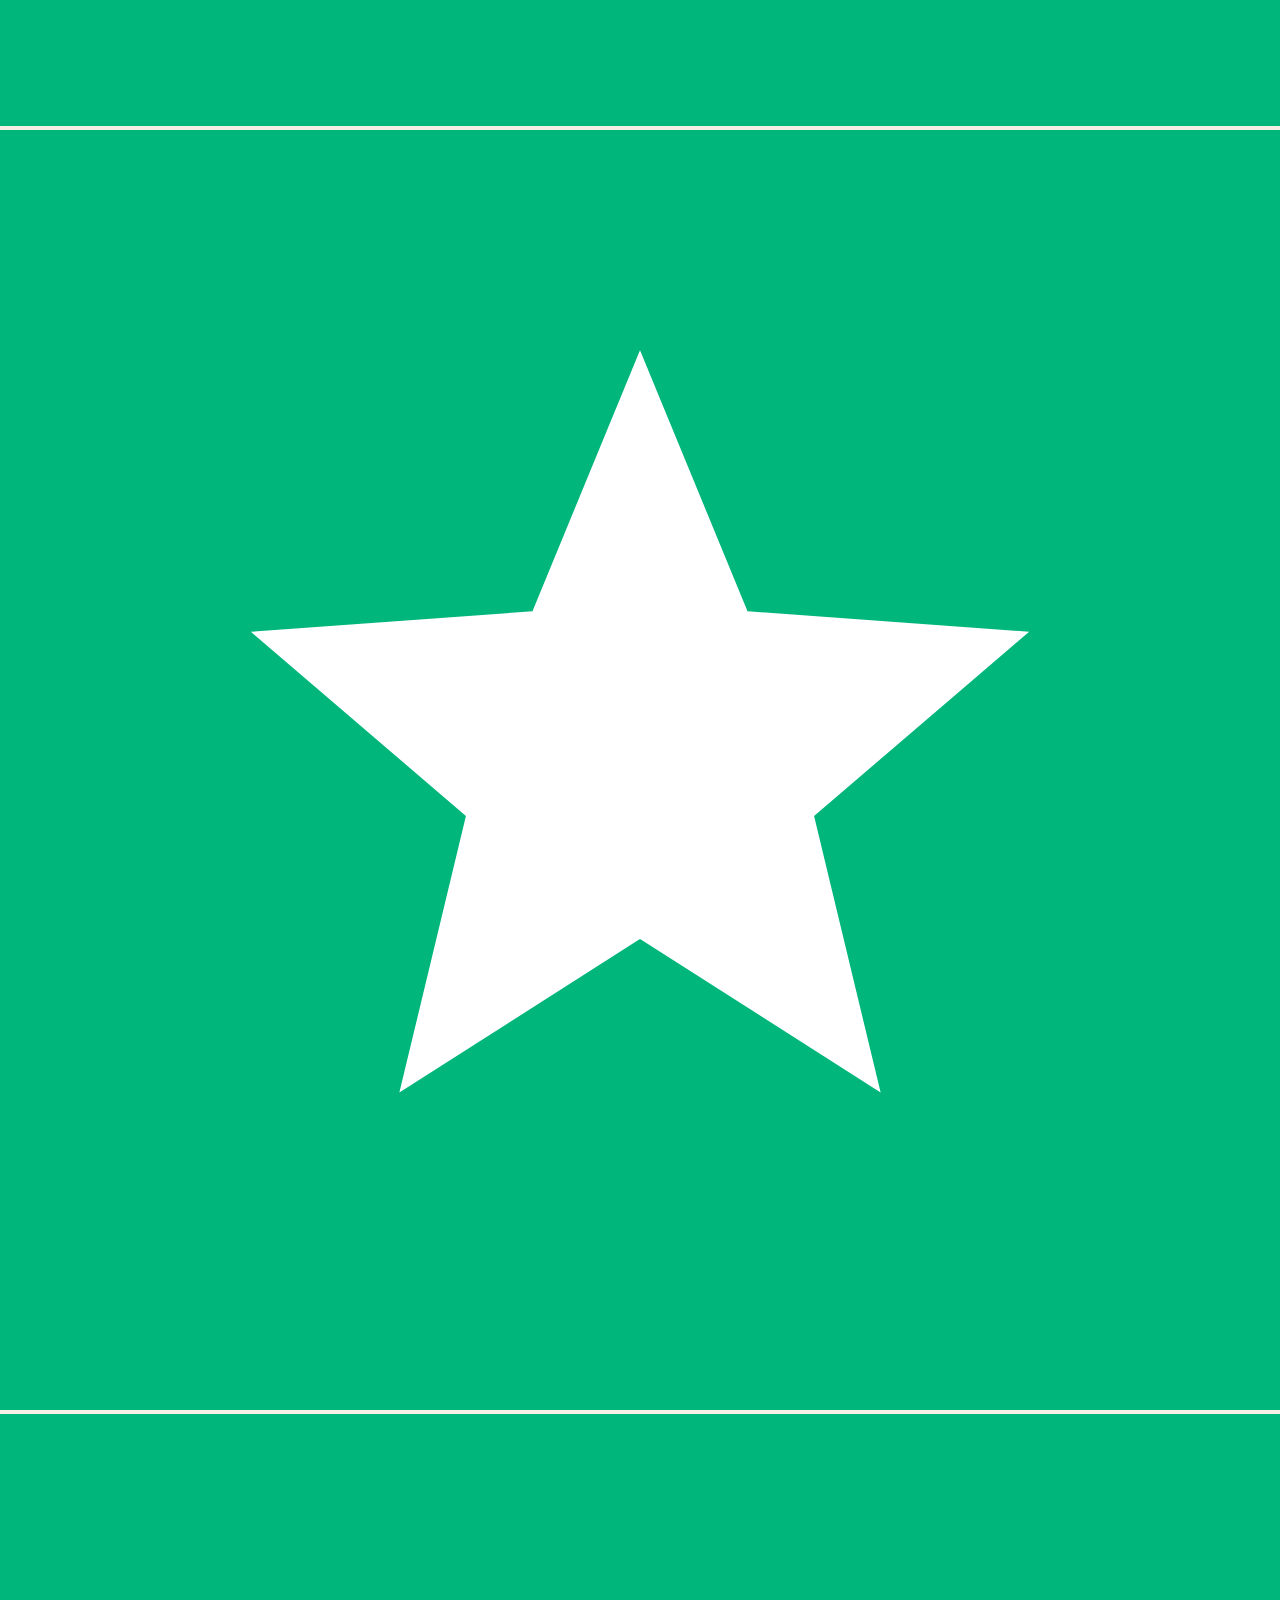
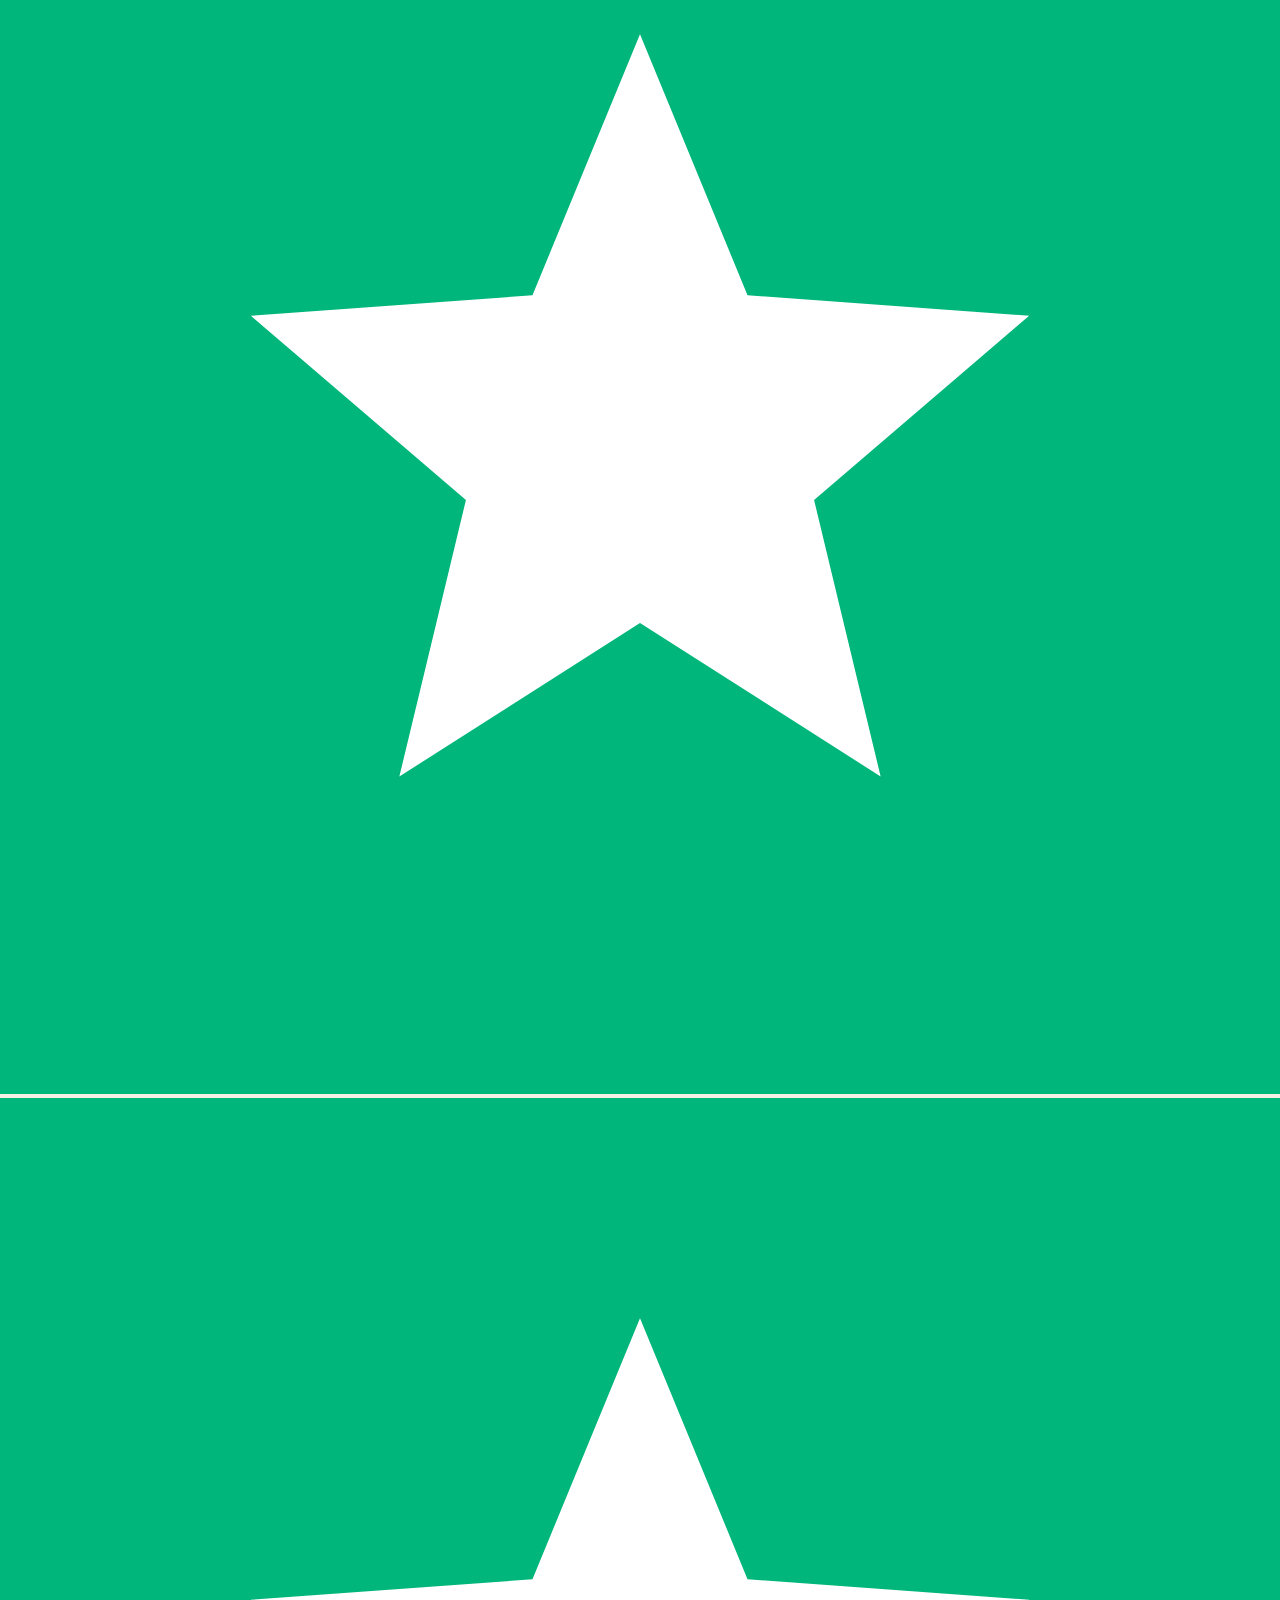
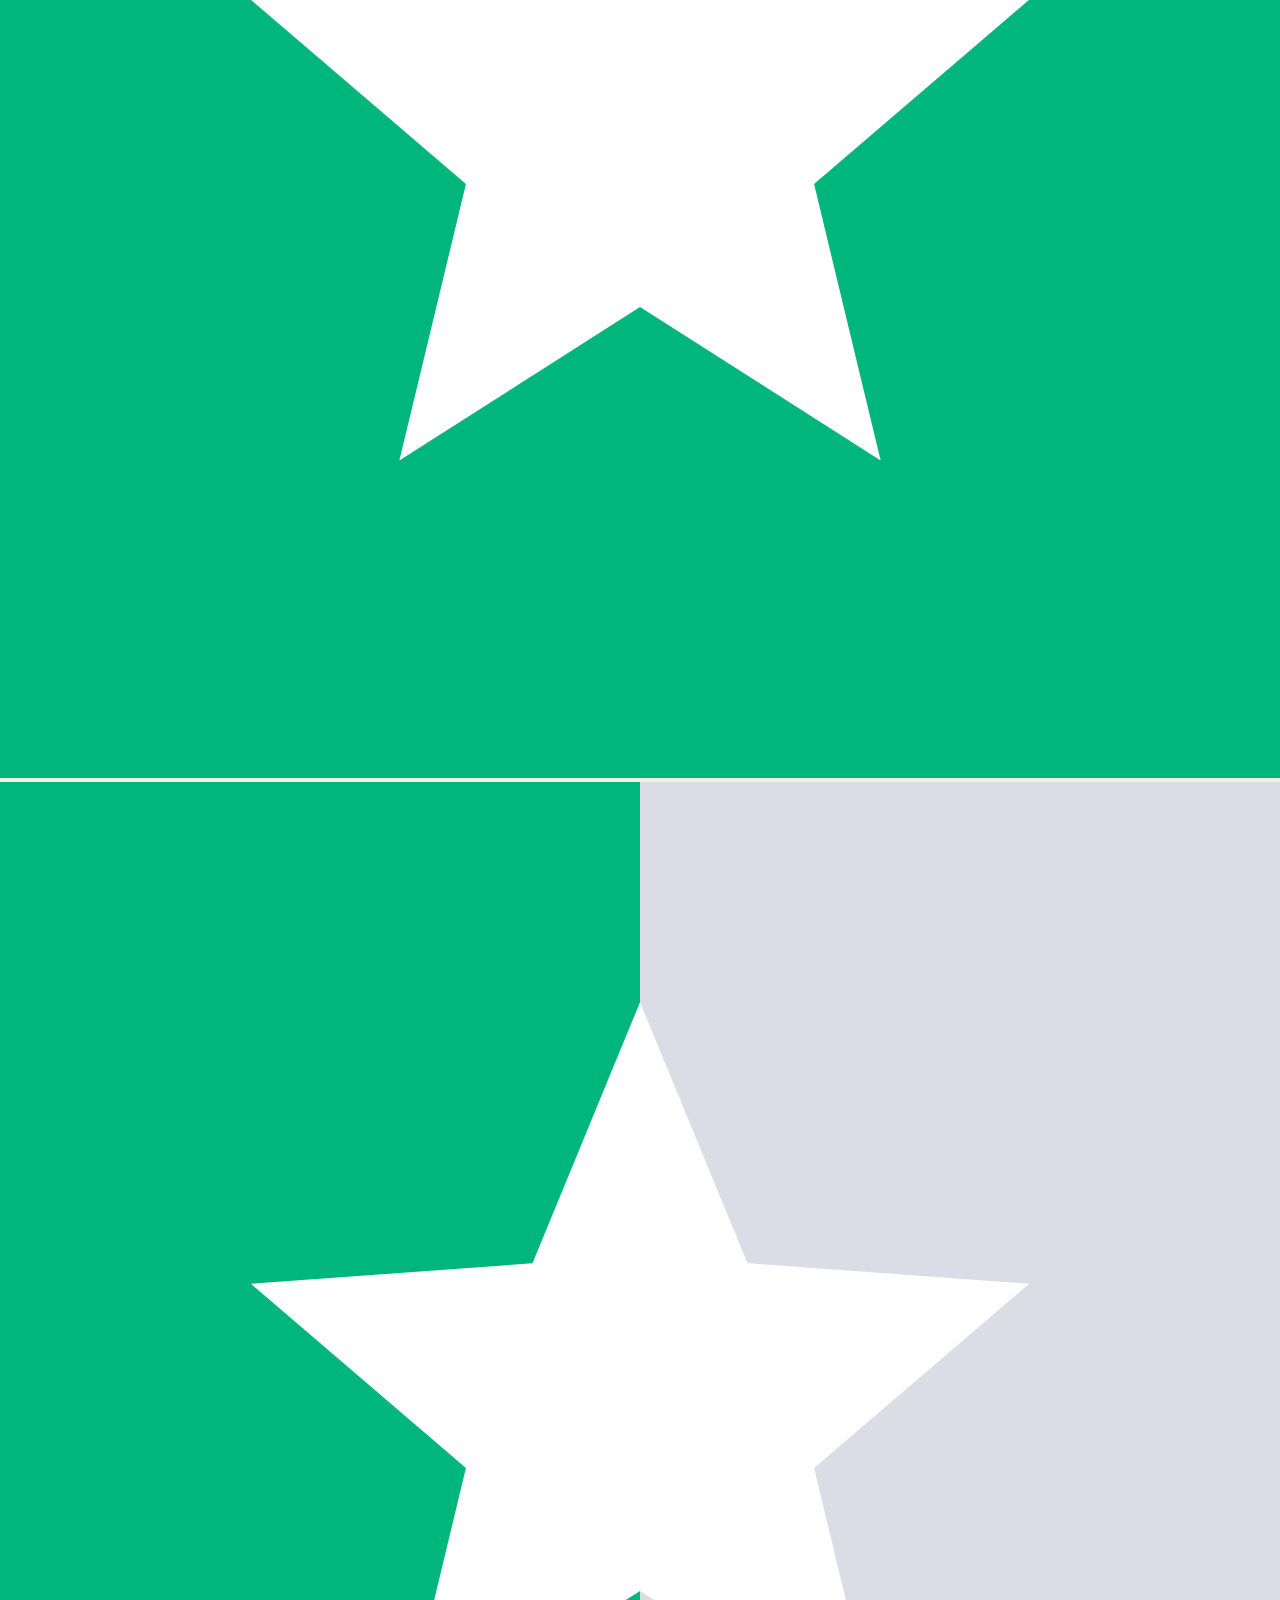
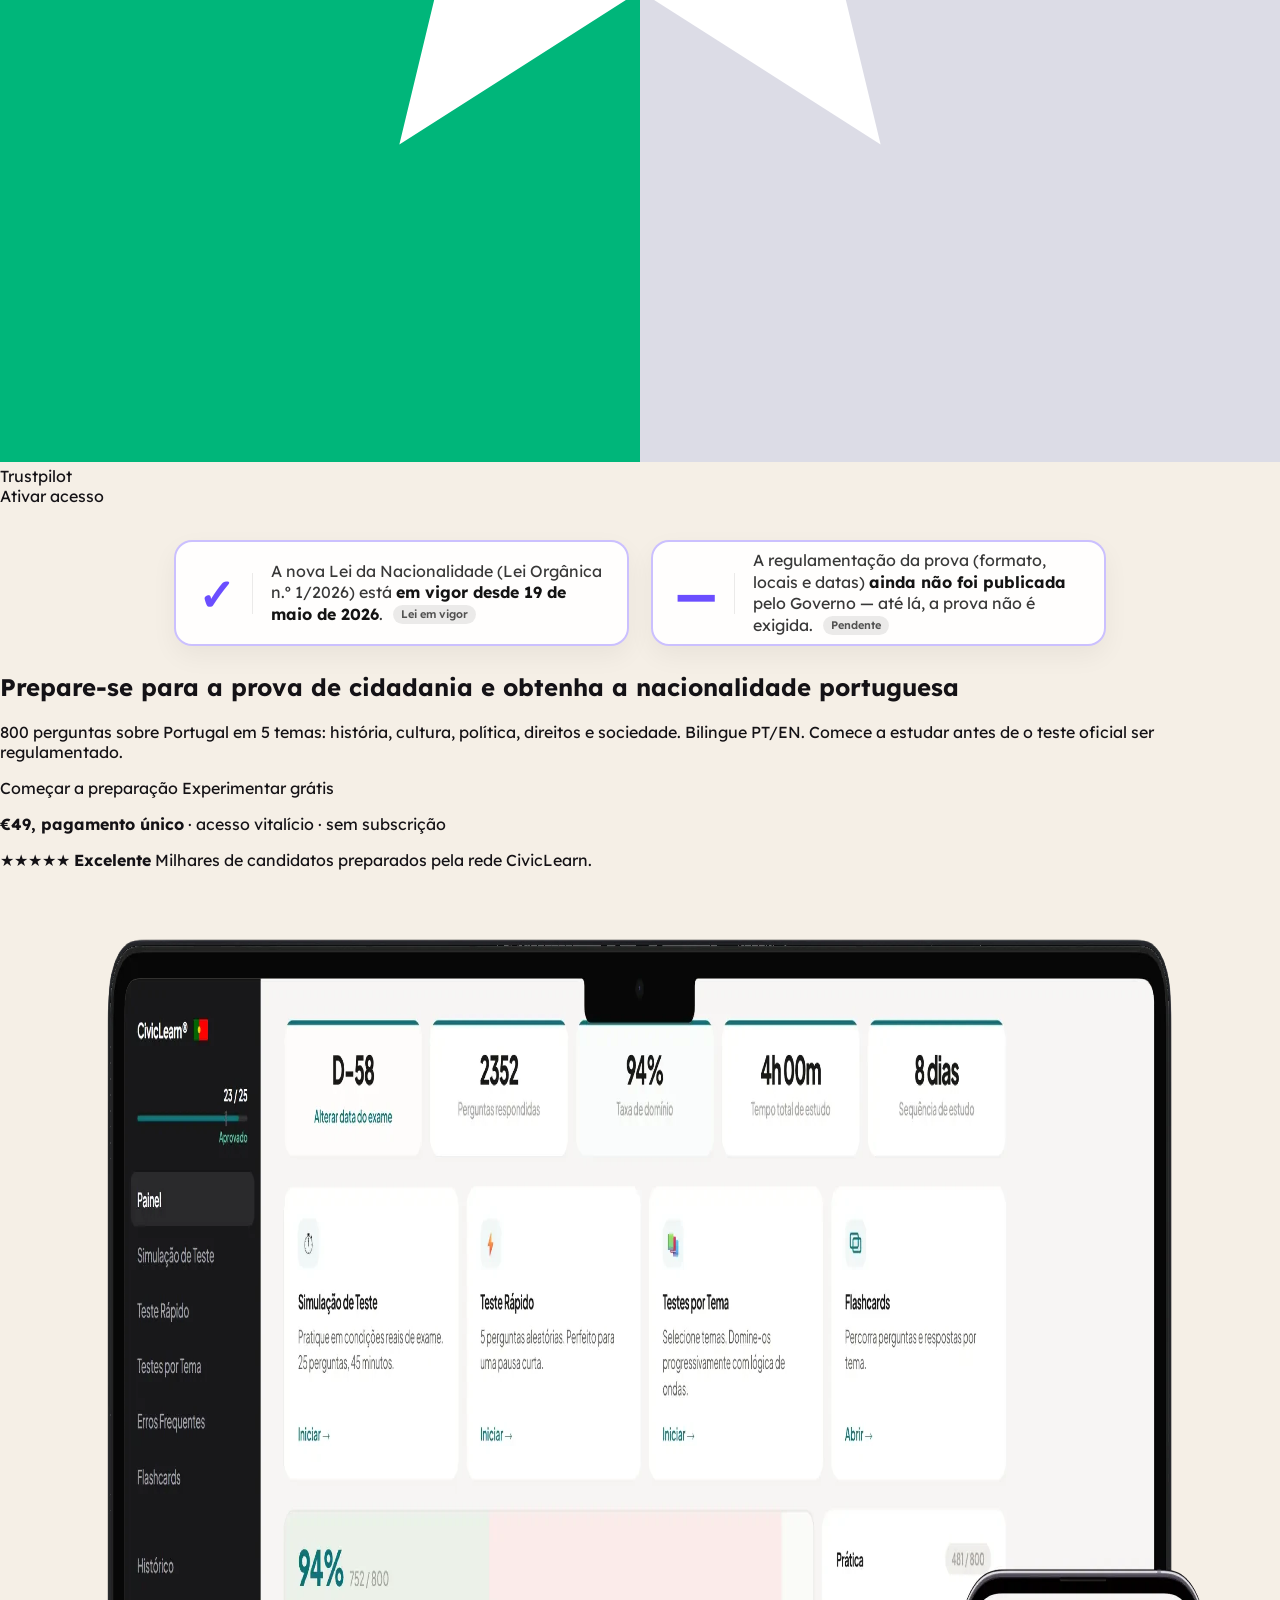
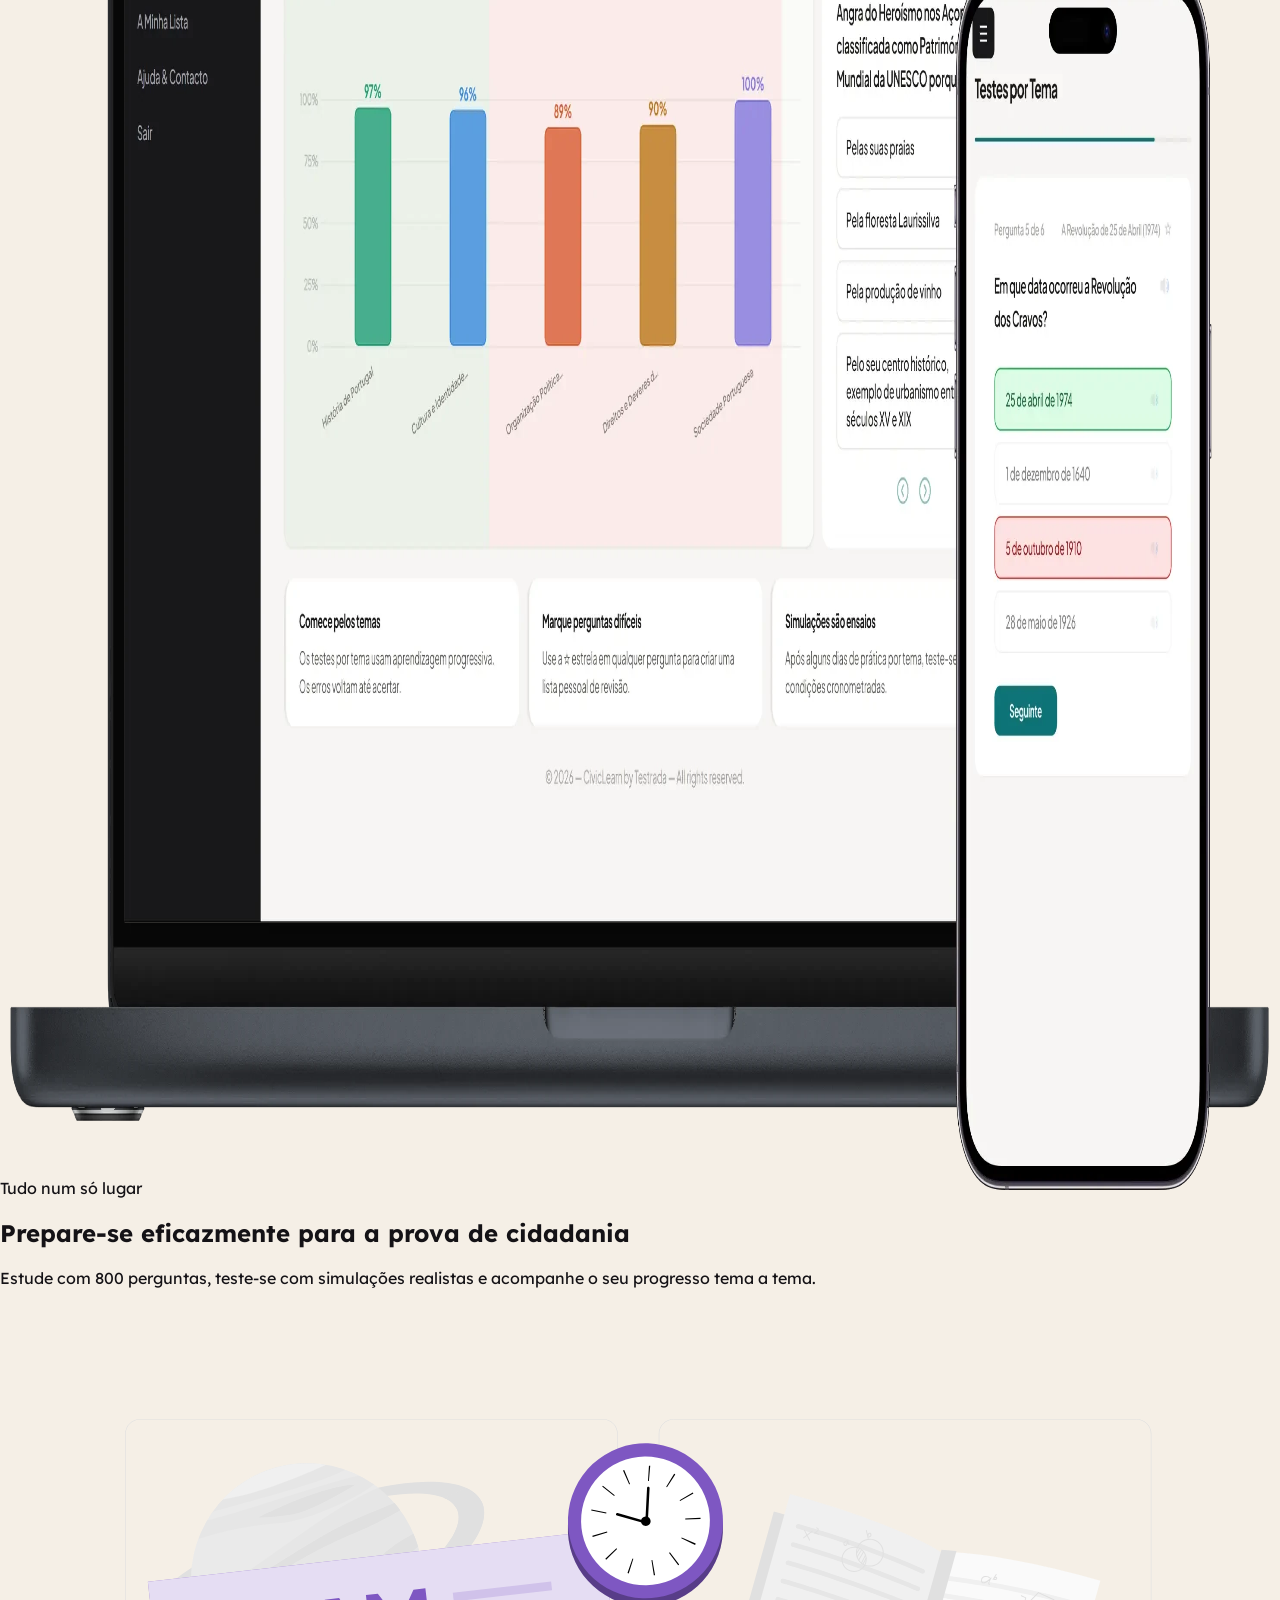
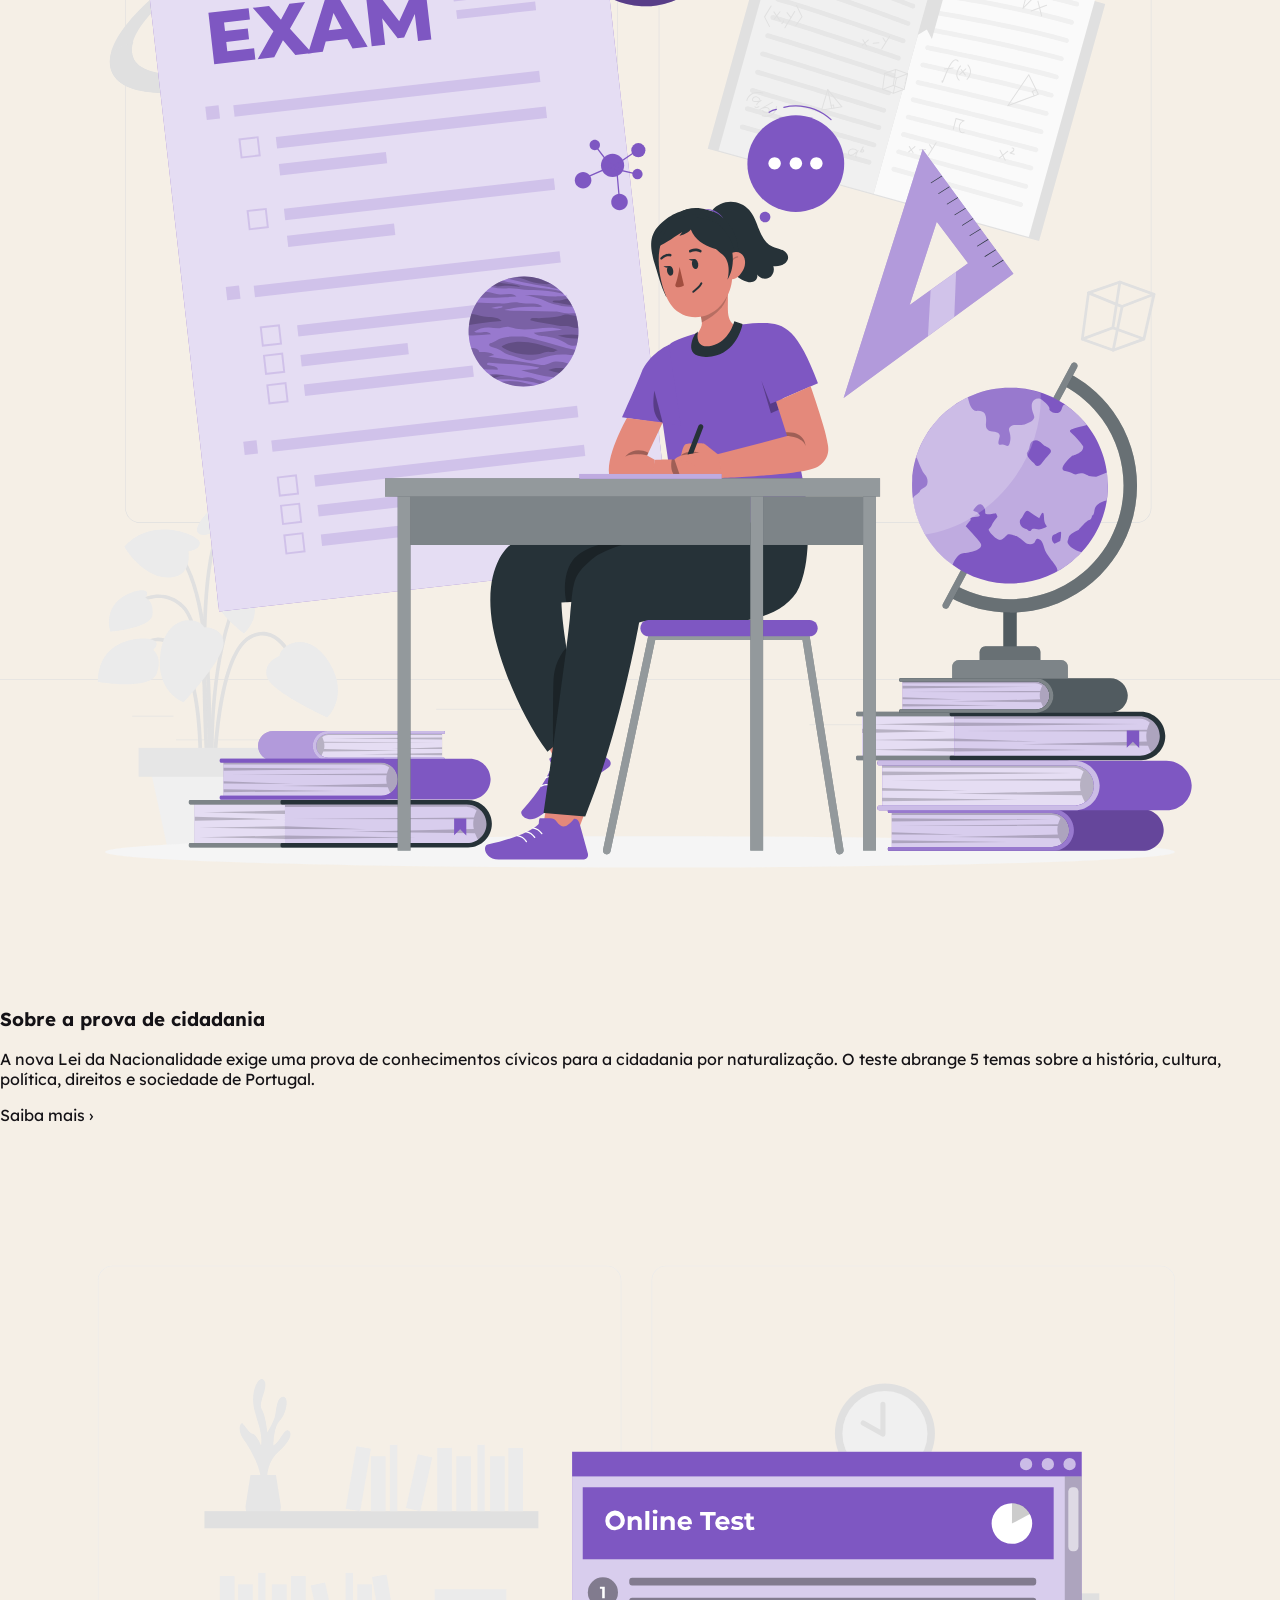
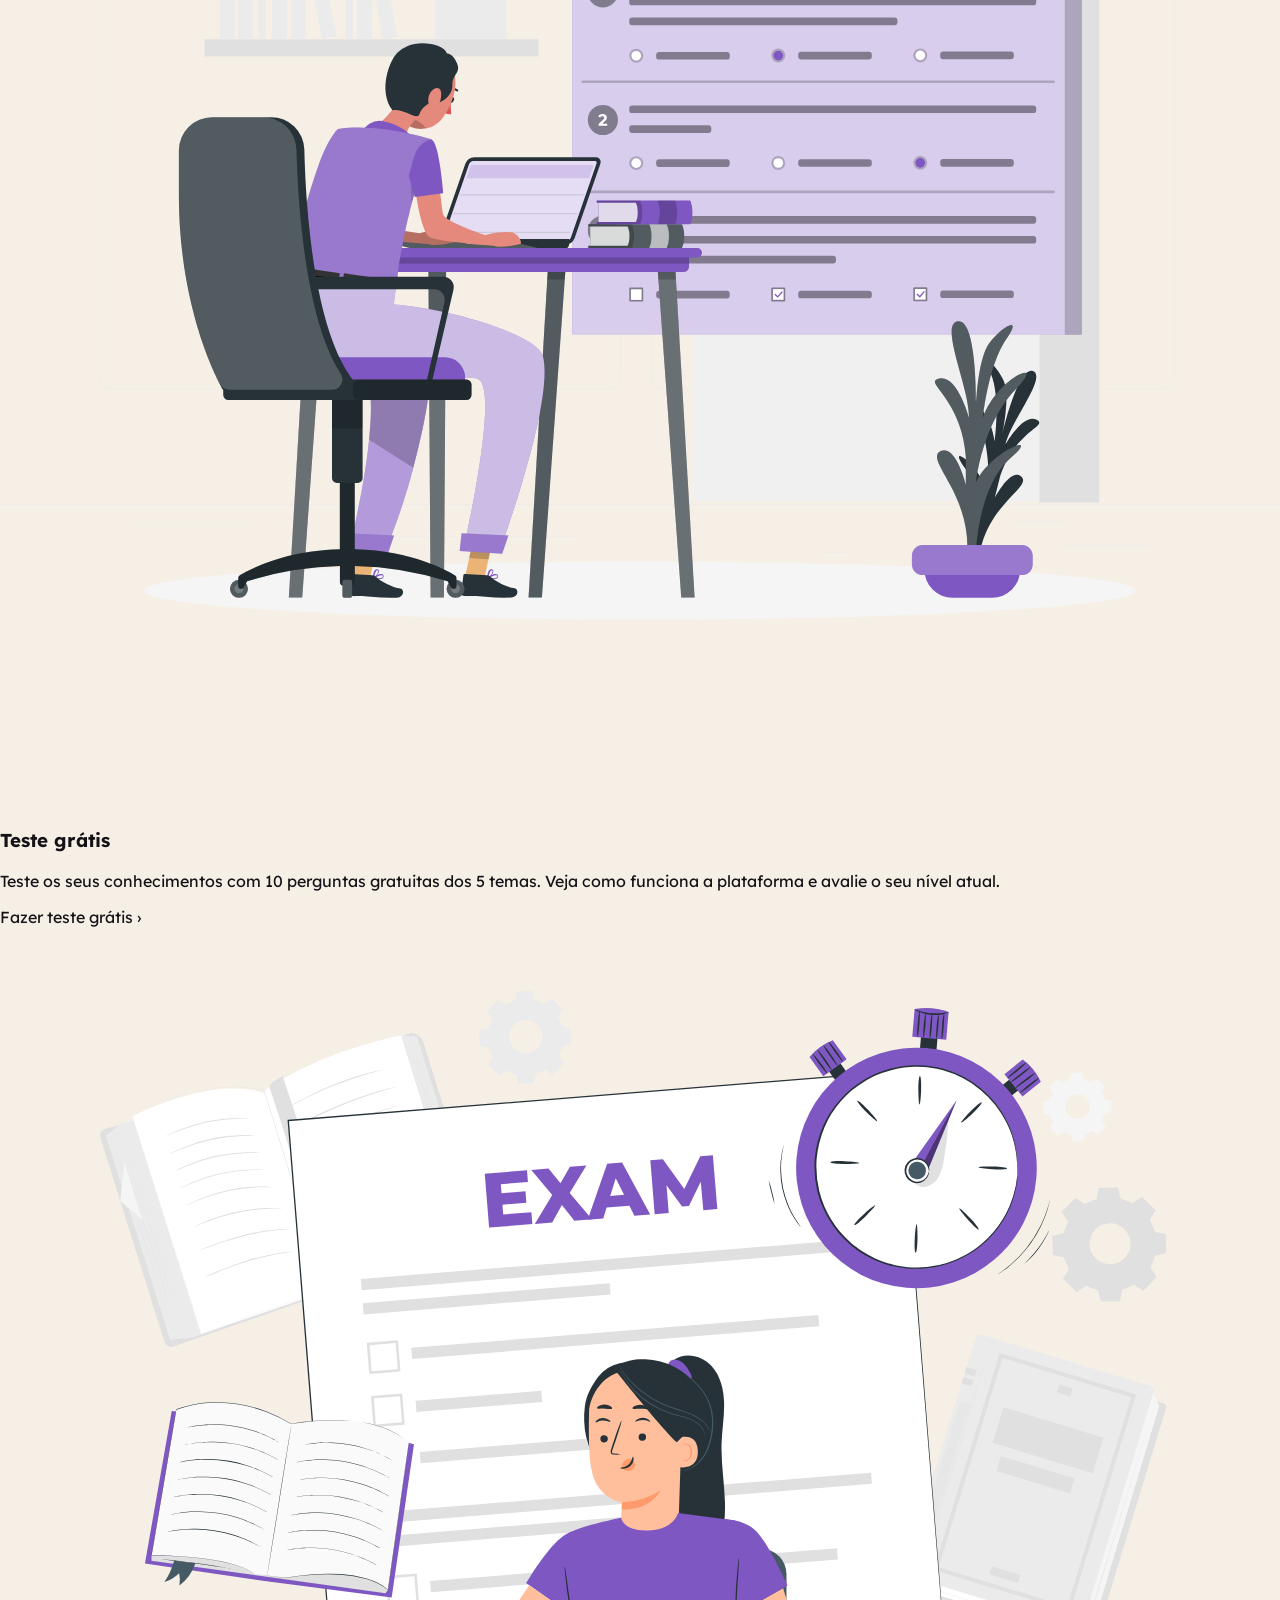
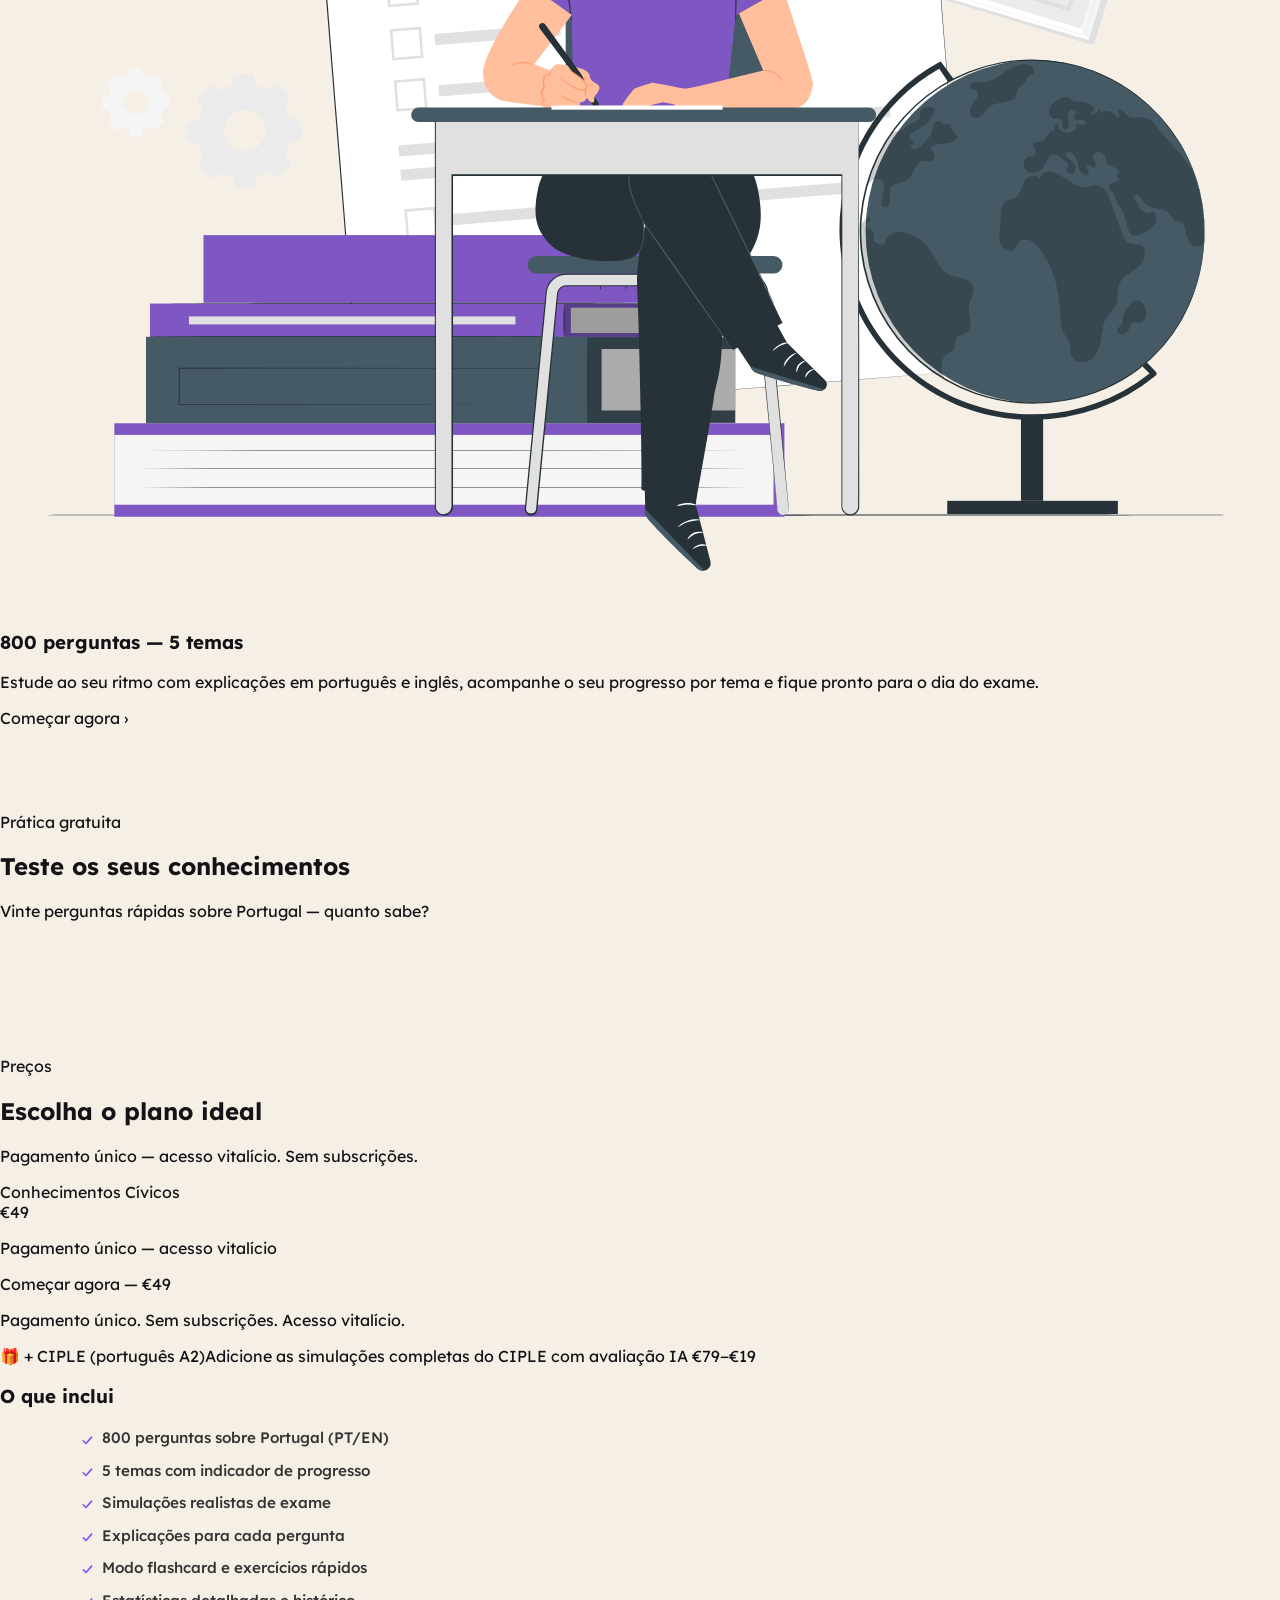
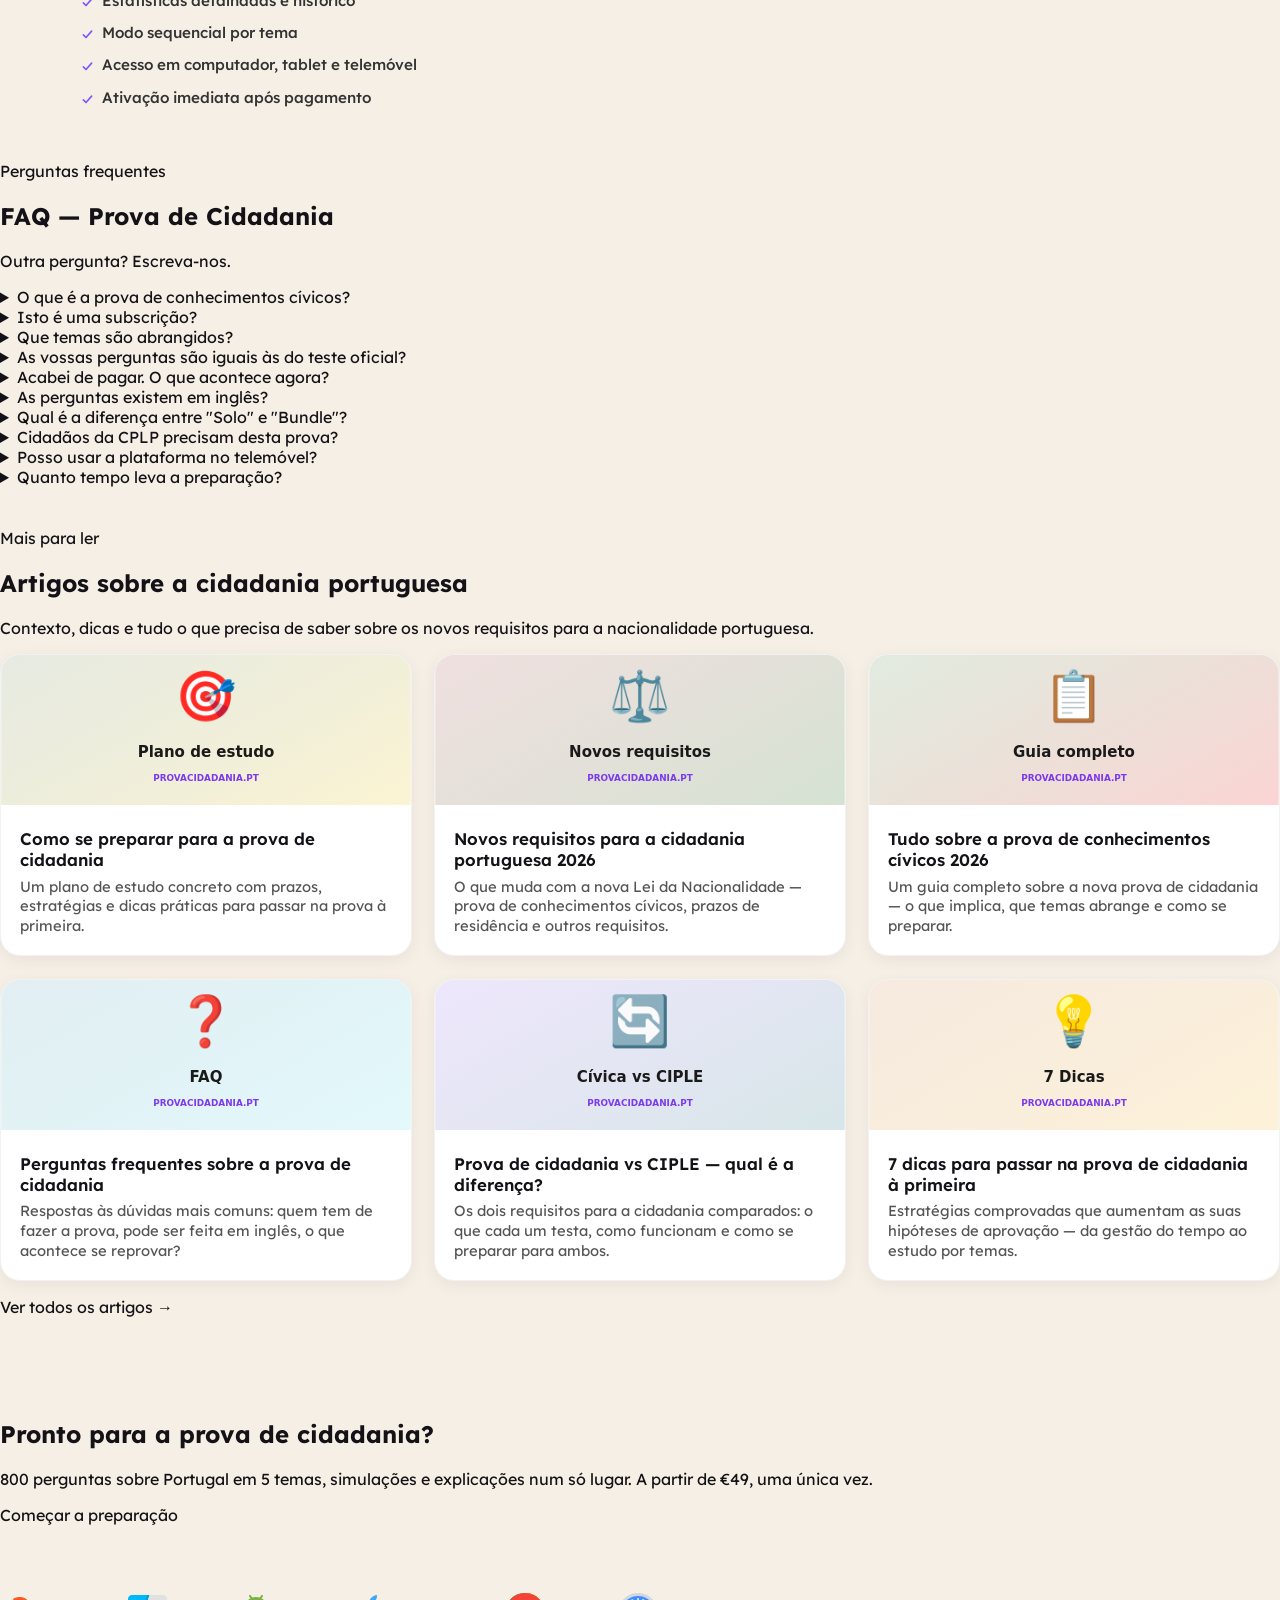
==== commit 68466375: "Update index.html" ====
--- a/index.html
+++ b/index.html
@@ -48,7 +48,7 @@
   <meta name="viewport" content="width=device-width, initial-scale=1" />
   <link href="https://fonts.googleapis.com/css2?family=Lexend:wght@300;400;500;600;700&display=swap" rel="stylesheet">
   <link rel="stylesheet" href="/assets/css/newhome.css">
-  <link rel="stylesheet" href="https://civiclearn.com/assets/css/presale-home.css?v=12">
+  <link rel="stylesheet" href="https://civiclearn.com/assets/css/presale-home.css?v=13">
 
   <!-- Pricing + bundle styles -->
   <style>
@@ -518,7 +518,7 @@
 <!-- FOOTER -->
 <footer class="foot">
   <div class="wrap">
-    <div>© <span id="footer-year"></span> Provacidadania.pt — membro da rede CivicLearn.</div>
+    <div class="foot-id"><span class="foot-copy">© <span id="footer-year"></span> Provacidadania.pt</span> <a class="cl-tag" href="https://civiclearn.com/" target="_blank" rel="noopener"><img src="https://civiclearn.com/assets/images/cl.png" alt="" width="16" height="16" loading="lazy"><b>Sobre a CivicLearn</b><span>desde 2005</span></a></div>
     <nav>
       <a href="https://civiclearn.com/insights">Insights</a>
       <a href="/teste-gratis/">Teste grátis</a>
